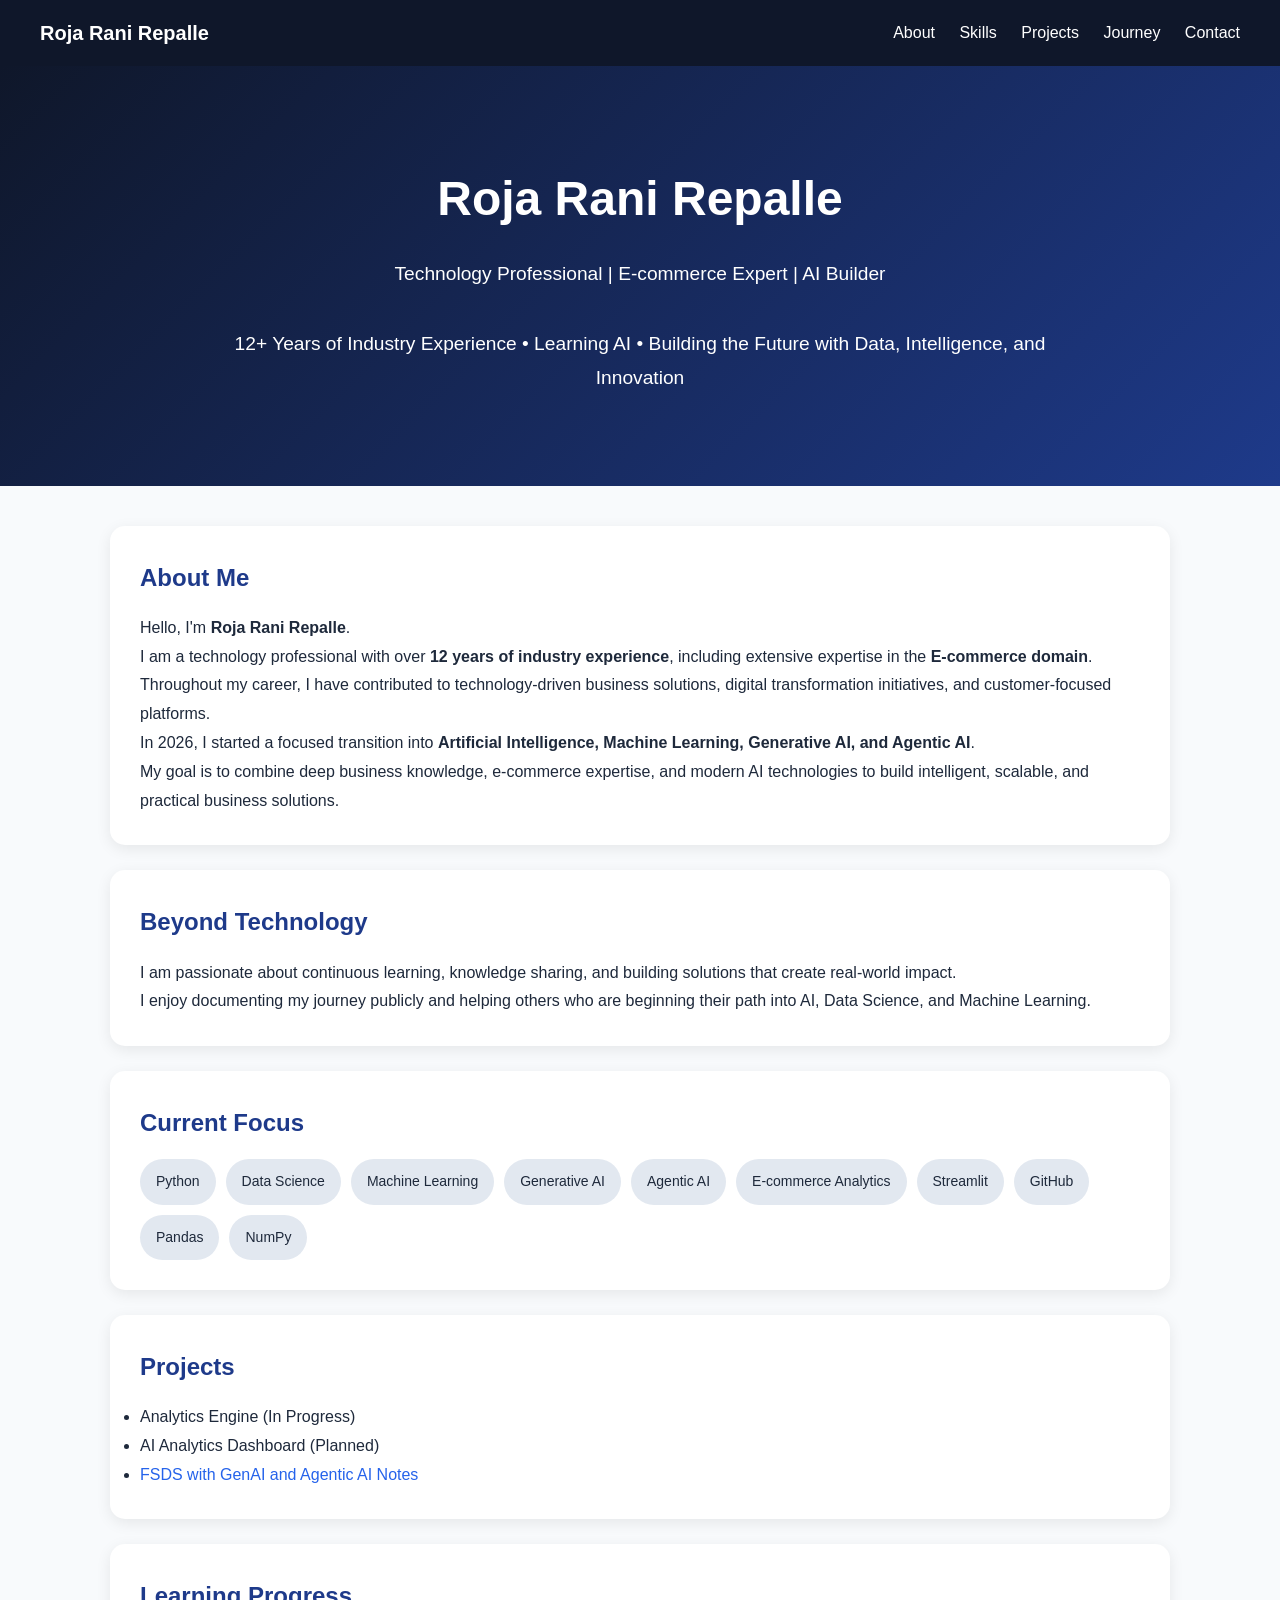
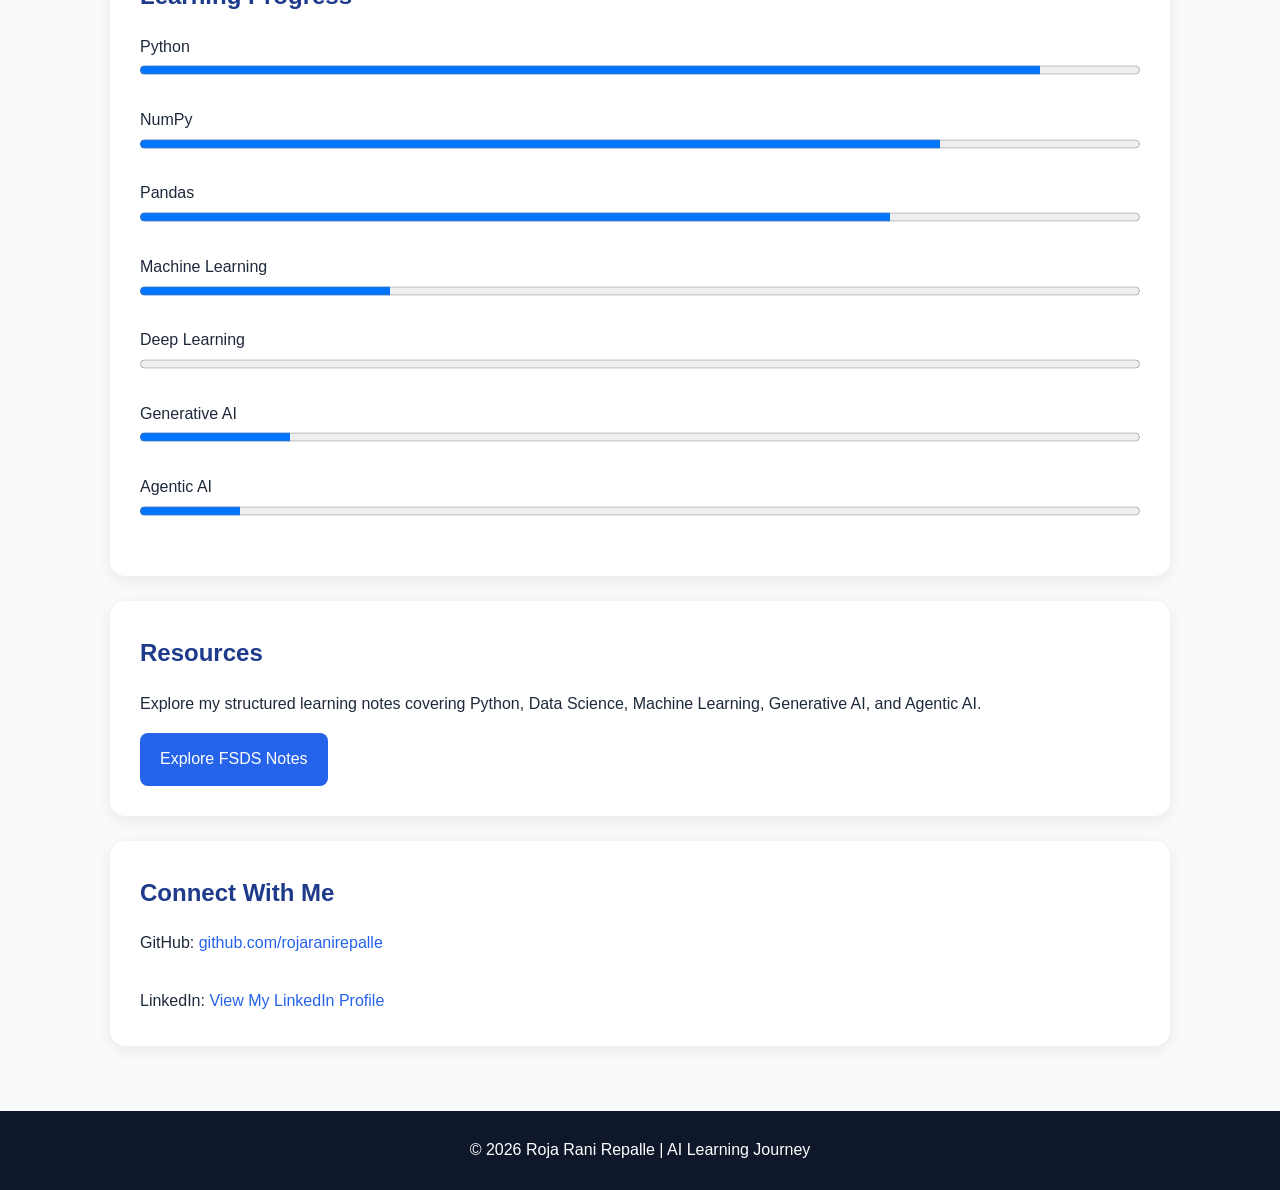
==== index.html @ 4403612e "Update portfolio Updated content and styling in index.html to reflect a more professional profile an" ====
<!DOCTYPE html>
<html lang="en">

<head>
<meta charset="UTF-8">
<meta name="viewport" content="width=device-width, initial-scale=1.0">
<title>Roja Rani Repalle | AI & E-commerce Professional</title>

<style>

*{
    margin:0;
    padding:0;
    box-sizing:border-box;
    font-family:'Segoe UI', sans-serif;
}

html{
    scroll-behavior:smooth;
}

body{
    background:#f8fafc;
    color:#1e293b;
    line-height:1.8;
}

/* Navigation */

.navbar{
    position:sticky;
    top:0;
    z-index:1000;
    background:#0f172a;
    display:flex;
    justify-content:space-between;
    align-items:center;
    padding:15px 40px;
}

.logo{
    color:white;
    font-size:20px;
    font-weight:bold;
}

.nav-links a{
    color:white;
    text-decoration:none;
    margin-left:20px;
}

.nav-links a:hover{
    color:#60a5fa;
}

/* Hero Section */

header{
    background:linear-gradient(135deg,#0f172a,#1e3a8a);
    color:white;
    padding:90px 20px;
    text-align:center;
}

header h1{
    font-size:3rem;
    margin-bottom:15px;
}

header p{
    max-width:900px;
    margin:auto;
    font-size:1.2rem;
}

/* Layout */

.container{
    max-width:1100px;
    margin:auto;
    padding:40px 20px;
}

.card{
    background:white;
    padding:30px;
    border-radius:15px;
    margin-bottom:25px;
    box-shadow:0 4px 15px rgba(0,0,0,0.08);
}

h2{
    color:#1e3a8a;
    margin-bottom:15px;
}

/* Skills */

.skills{
    display:flex;
    flex-wrap:wrap;
    gap:10px;
}

.skill{
    background:#e2e8f0;
    padding:10px 16px;
    border-radius:25px;
    font-size:14px;
}

/* Buttons */

.btn{
    display:inline-block;
    background:#2563eb;
    color:white;
    text-decoration:none;
    padding:12px 20px;
    border-radius:8px;
    margin-top:15px;
}

.btn:hover{
    background:#1d4ed8;
}

/* Progress */

progress{
    width:100%;
    height:18px;
    margin-bottom:20px;
}

/* Links */

a{
    color:#2563eb;
    text-decoration:none;
}

a:hover{
    text-decoration:underline;
}

/* Footer */

footer{
    background:#0f172a;
    color:white;
    text-align:center;
    padding:25px;
}

</style>
</head>

<body>

<nav class="navbar">
    <div class="logo">Roja Rani Repalle</div>

    <div class="nav-links">
        <a href="#about">About</a>
        <a href="#focus">Skills</a>
        <a href="#projects">Projects</a>
        <a href="#journey">Journey</a>
        <a href="#contact">Contact</a>
    </div>
</nav>

<header>

    <h1>Roja Rani Repalle</h1>

    <p>
        Technology Professional | E-commerce Expert | AI Builder
        <br><br>
        12+ Years of Industry Experience • Learning AI •
        Building the Future with Data, Intelligence, and Innovation
    </p>

</header>

<div class="container">

    <div class="card" id="about">

        <h2>About Me</h2>

        <p>
            Hello, I'm <strong>Roja Rani Repalle</strong>.
        </p>

        <p>
            I am a technology professional with over
            <strong>12 years of industry experience</strong>,
            including extensive expertise in the
            <strong>E-commerce domain</strong>.
        </p>

        <p>
            Throughout my career, I have contributed to
            technology-driven business solutions, digital
            transformation initiatives, and customer-focused
            platforms.
        </p>

        <p>
            In 2026, I started a focused transition into
            <strong>Artificial Intelligence, Machine Learning,
            Generative AI, and Agentic AI</strong>.
        </p>

        <p>
            My goal is to combine deep business knowledge,
            e-commerce expertise, and modern AI technologies
            to build intelligent, scalable, and practical
            business solutions.
        </p>

    </div>

    <div class="card">

        <h2>Beyond Technology</h2>

        <p>
            I am passionate about continuous learning,
            knowledge sharing, and building solutions that
            create real-world impact.
        </p>

        <p>
            I enjoy documenting my journey publicly and
            helping others who are beginning their path
            into AI, Data Science, and Machine Learning.
        </p>

    </div>

    <div class="card" id="focus">

        <h2>Current Focus</h2>

        <div class="skills">

            <span class="skill">Python</span>
            <span class="skill">Data Science</span>
            <span class="skill">Machine Learning</span>
            <span class="skill">Generative AI</span>
            <span class="skill">Agentic AI</span>
            <span class="skill">E-commerce Analytics</span>
            <span class="skill">Streamlit</span>
            <span class="skill">GitHub</span>
            <span class="skill">Pandas</span>
            <span class="skill">NumPy</span>

        </div>

    </div>

    <div class="card" id="projects">

        <h2>Projects</h2>

        <ul>
            <li>Analytics Engine (In Progress)</li>
            <li>AI Analytics Dashboard (Planned)</li>
            <li>
                <a href="https://rojaranirepalle.github.io/fsds-genai-agenticai-notes/" target="_blank">
                    FSDS with GenAI and Agentic AI Notes
                </a>
            </li>
        </ul>

    </div>

    <div class="card" id="journey">

        <h2>Learning Progress</h2>

        <p>Python</p>
        <progress value="90" max="100"></progress>

        <p>NumPy</p>
        <progress value="80" max="100"></progress>

        <p>Pandas</p>
        <progress value="75" max="100"></progress>

        <p>Machine Learning</p>
        <progress value="25" max="100"></progress>

        <p>Deep Learning</p>
        <progress value="0" max="100"></progress>

        <p>Generative AI</p>
        <progress value="15" max="100"></progress>

        <p>Agentic AI</p>
        <progress value="10" max="100"></progress>

    </div>

    <div class="card">

        <h2>Resources</h2>

        <p>
            Explore my structured learning notes covering
            Python, Data Science, Machine Learning,
            Generative AI, and Agentic AI.
        </p>

        <a class="btn"
           href="https://rojaranirepalle.github.io/fsds-genai-agenticai-notes/"
           target="_blank">
            Explore FSDS Notes
        </a>

    </div>

    <div class="card" id="contact">

        <h2>Connect With Me</h2>

        <p>
            GitHub:
            <a href="https://github.com/rojaranirepalle" target="_blank">
                github.com/rojaranirepalle
            </a>
        </p>

        <br>

        <p>
            LinkedIn:
            <a href="https://www.linkedin.com/in/repallerojarani" target="_blank">
                View My LinkedIn Profile
            </a>
        </p>

    </div>

</div>

<footer>
    © 2026 Roja Rani Repalle | AI Learning Journey
</footer>

</body>
</html>
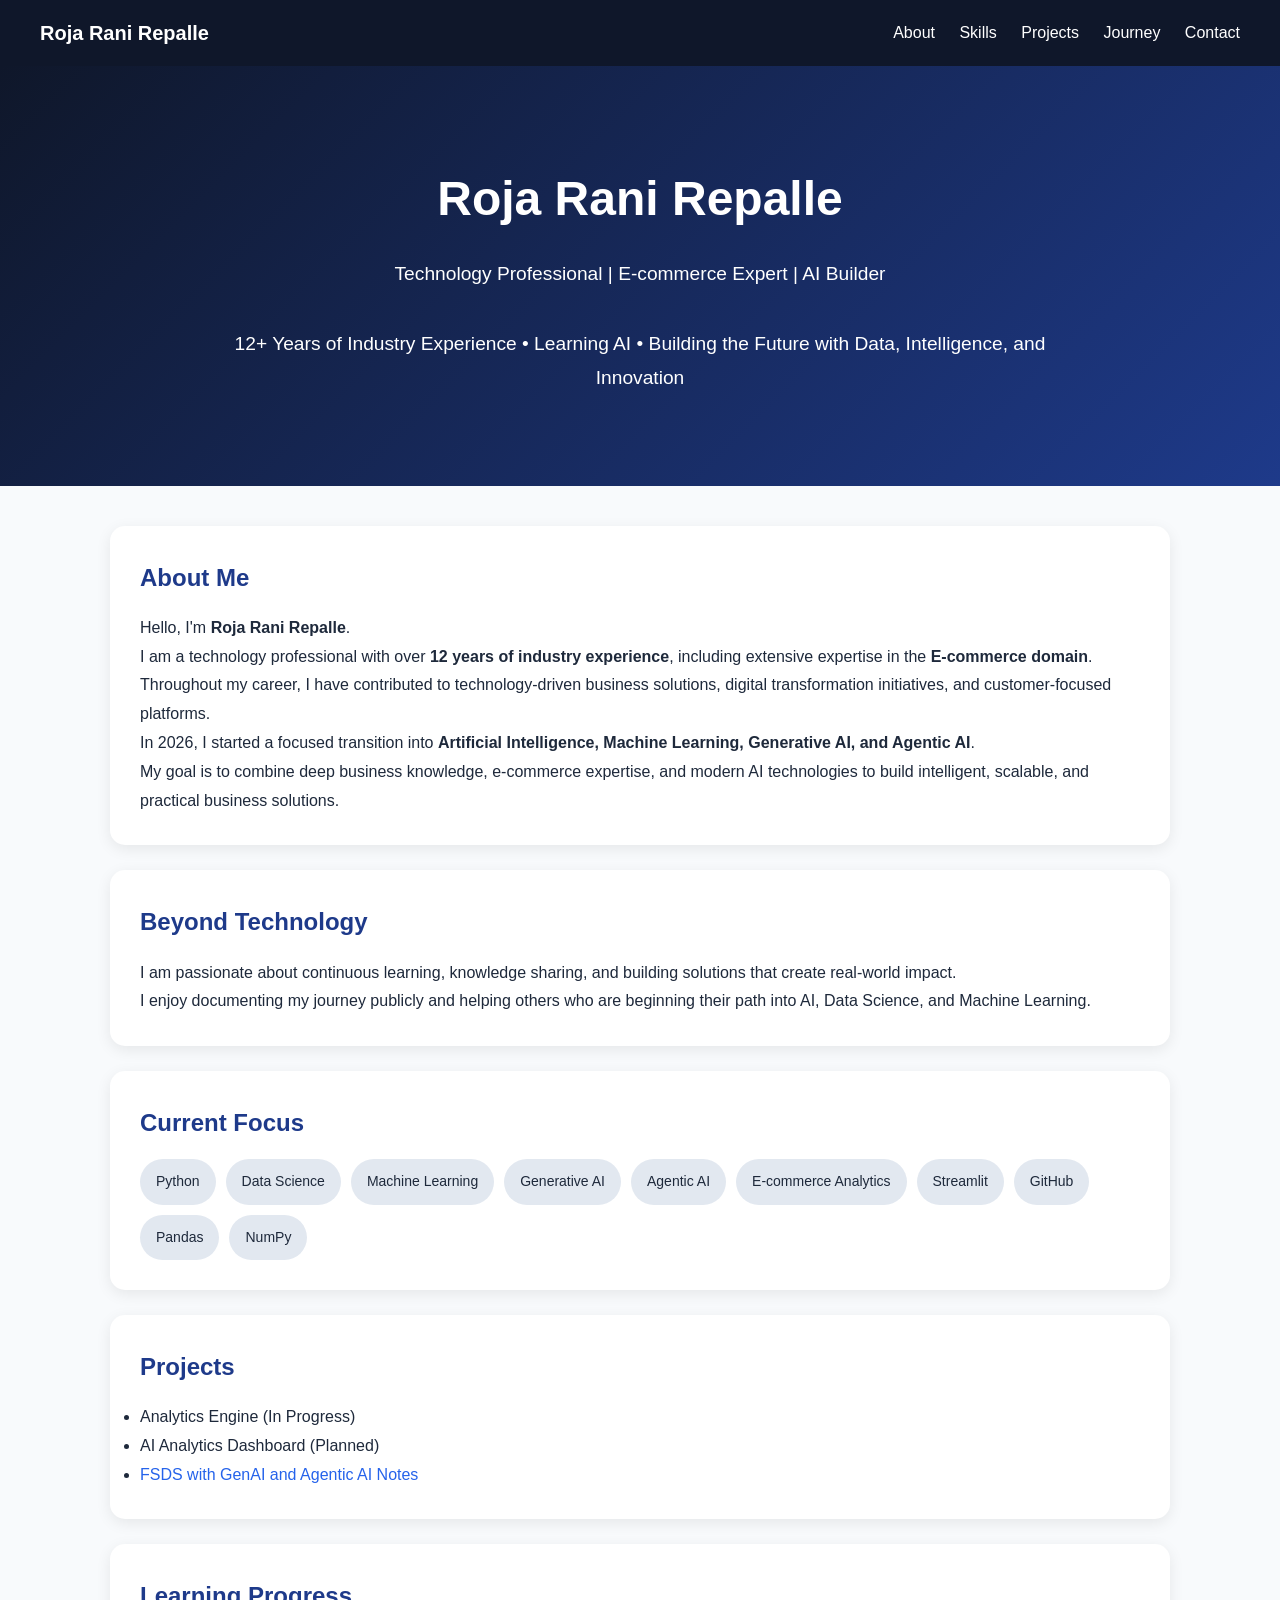
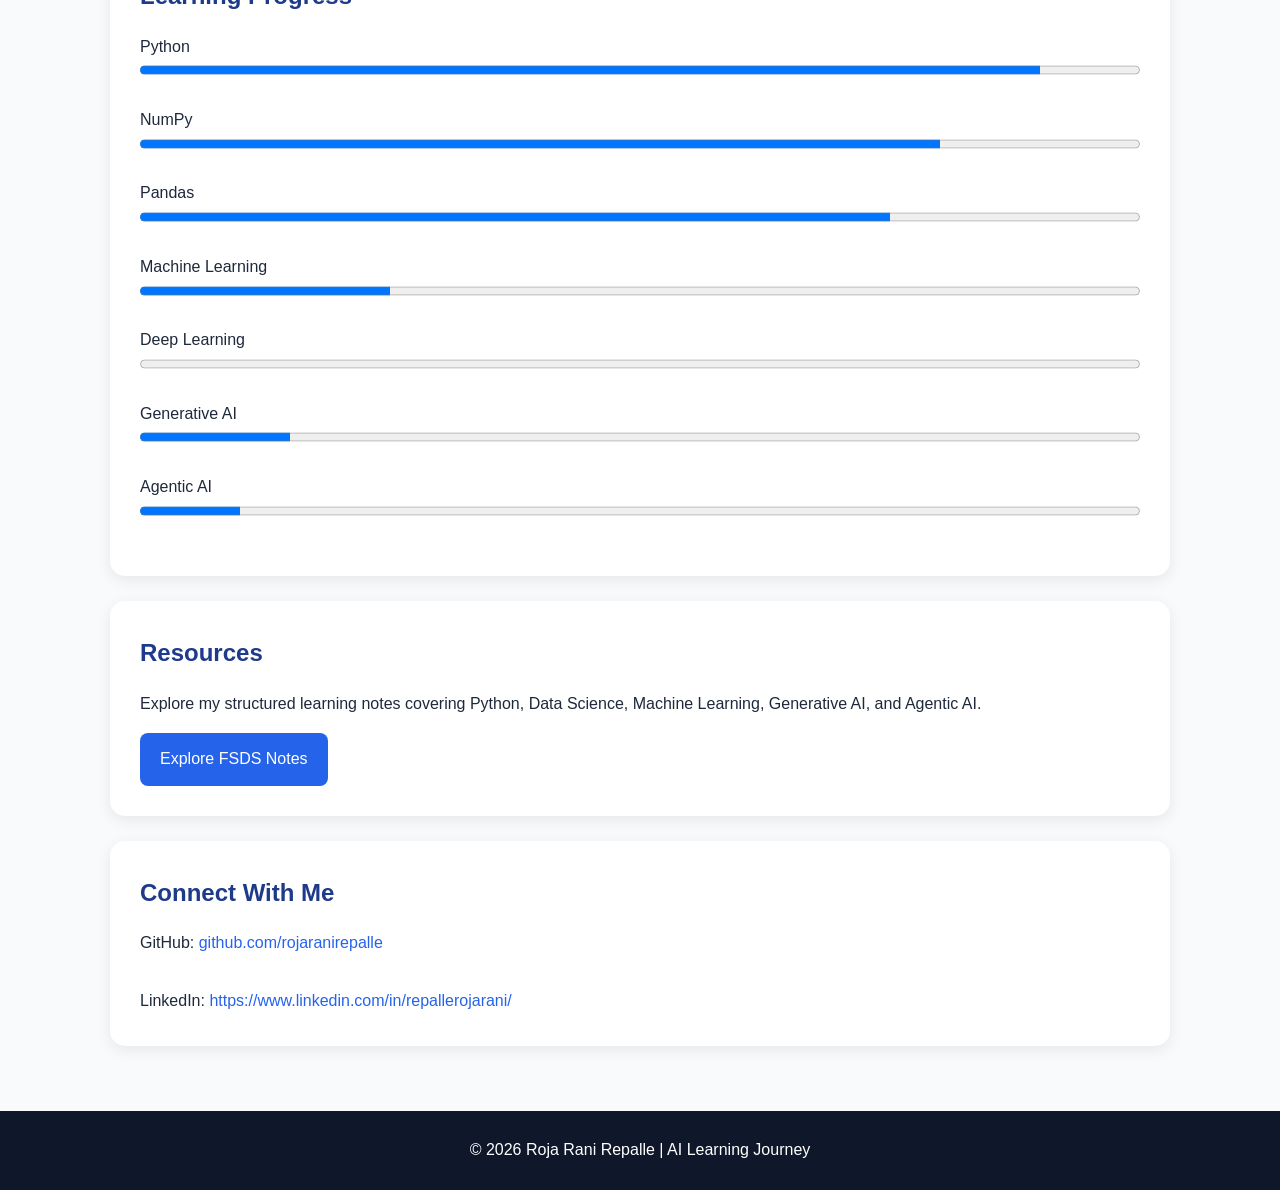
==== commit 93bf1f8f: "link update" ====
--- a/index.html
+++ b/index.html
@@ -339,7 +339,7 @@
         <p>
             LinkedIn:
             <a href="https://www.linkedin.com/in/repallerojarani" target="_blank">
-                View My LinkedIn Profile
+                https://www.linkedin.com/in/repallerojarani/
             </a>
         </p>
 
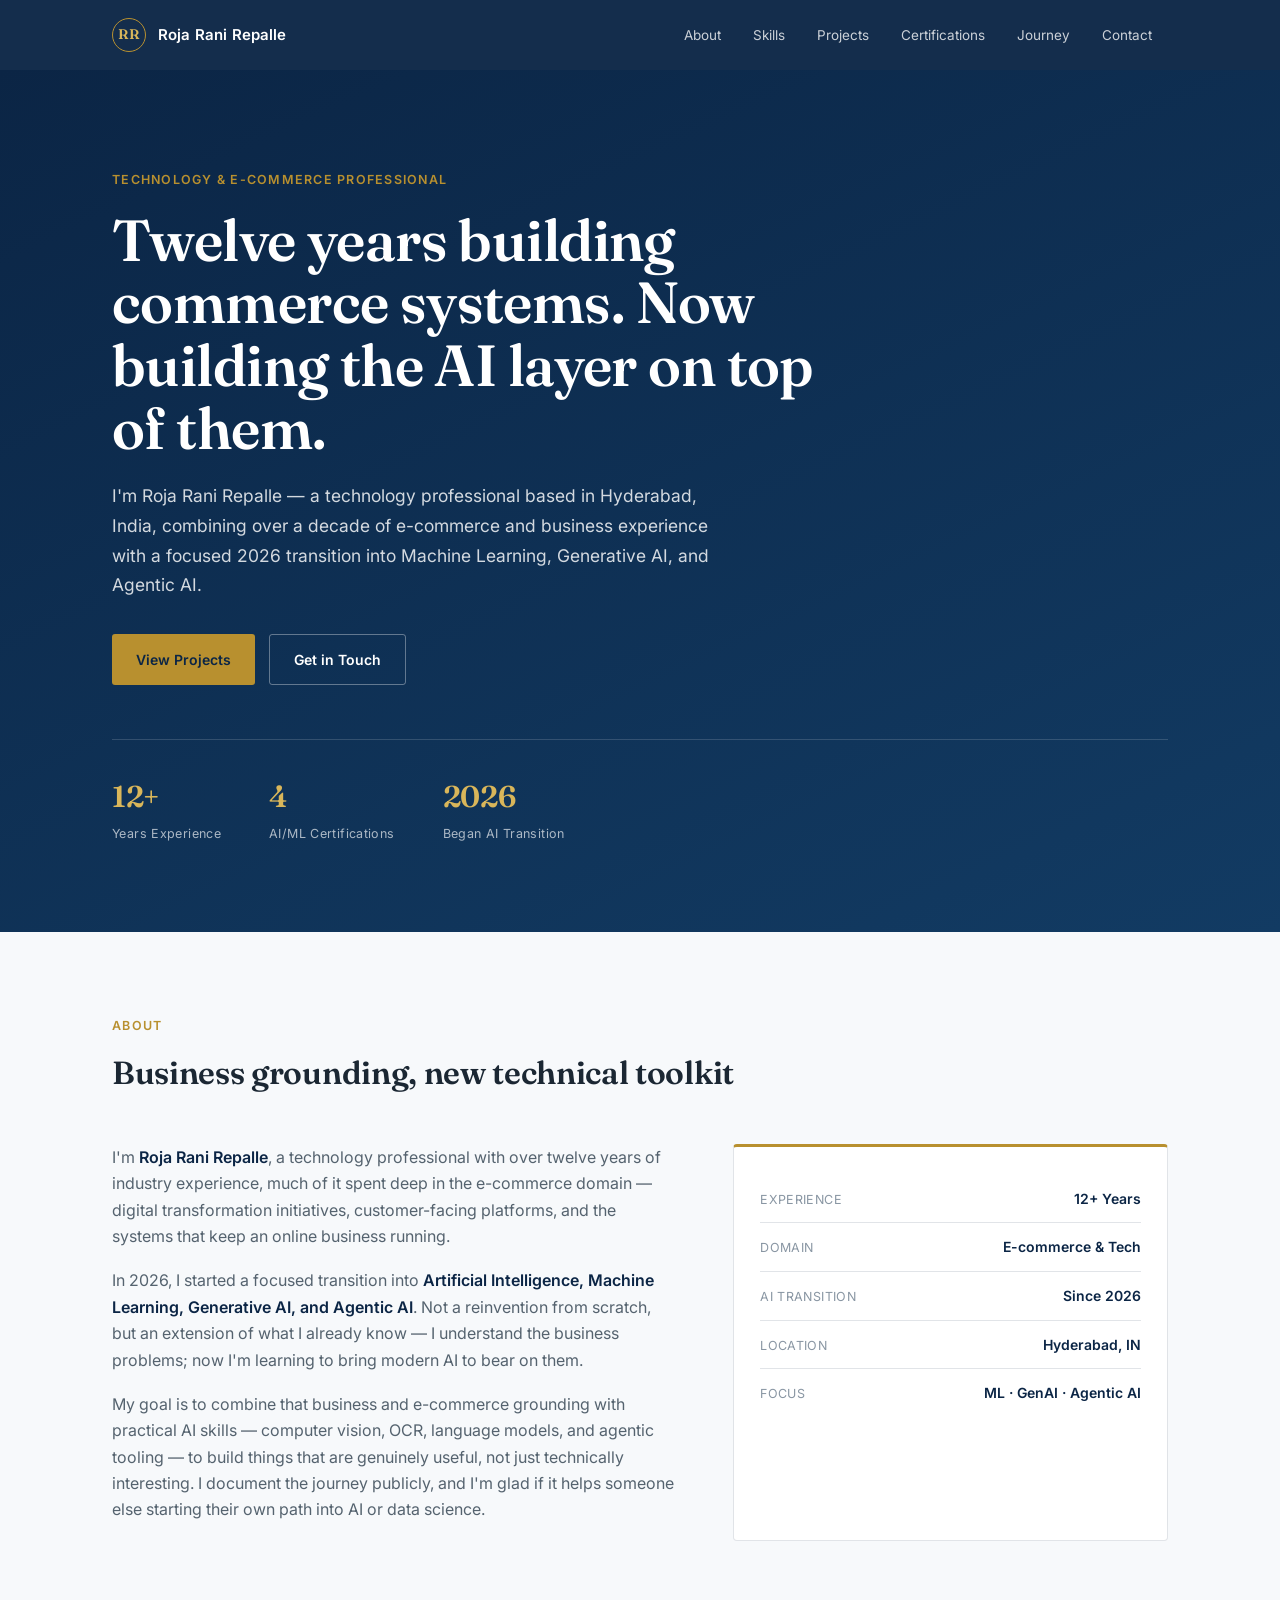
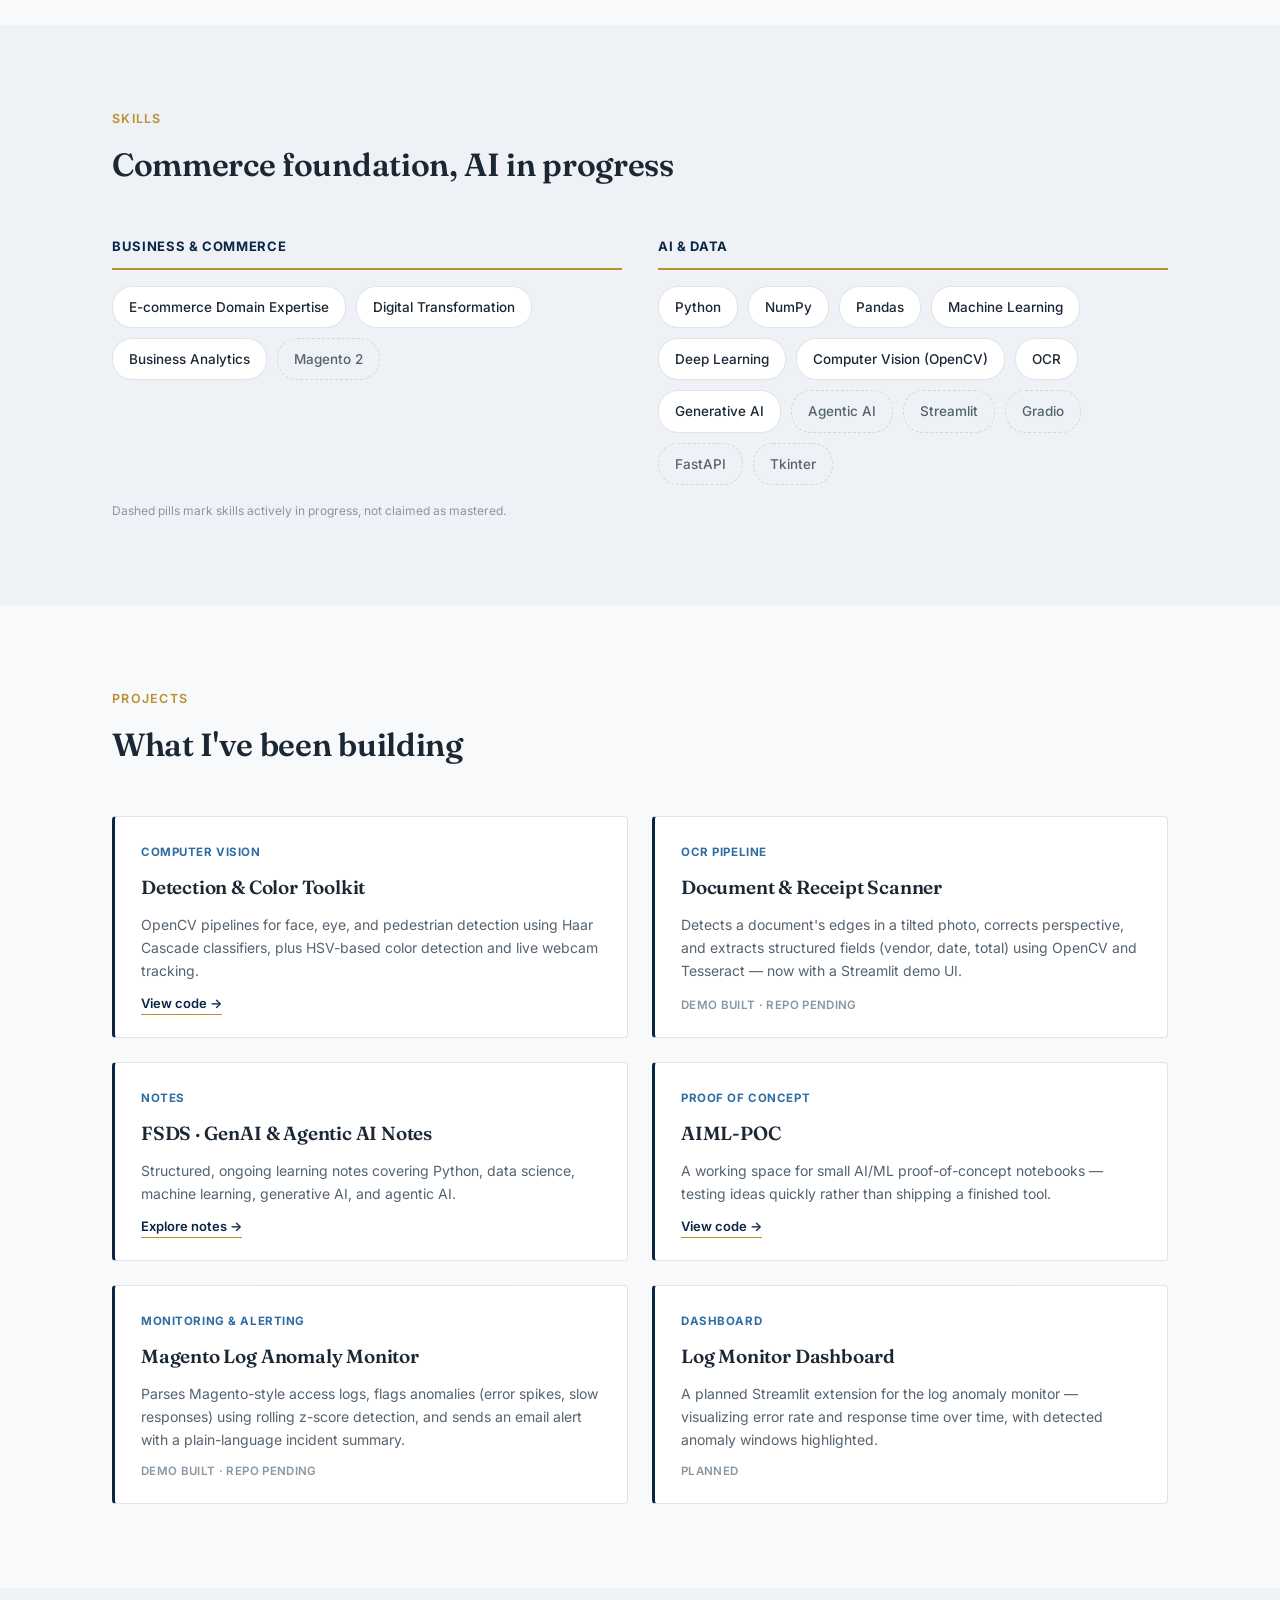
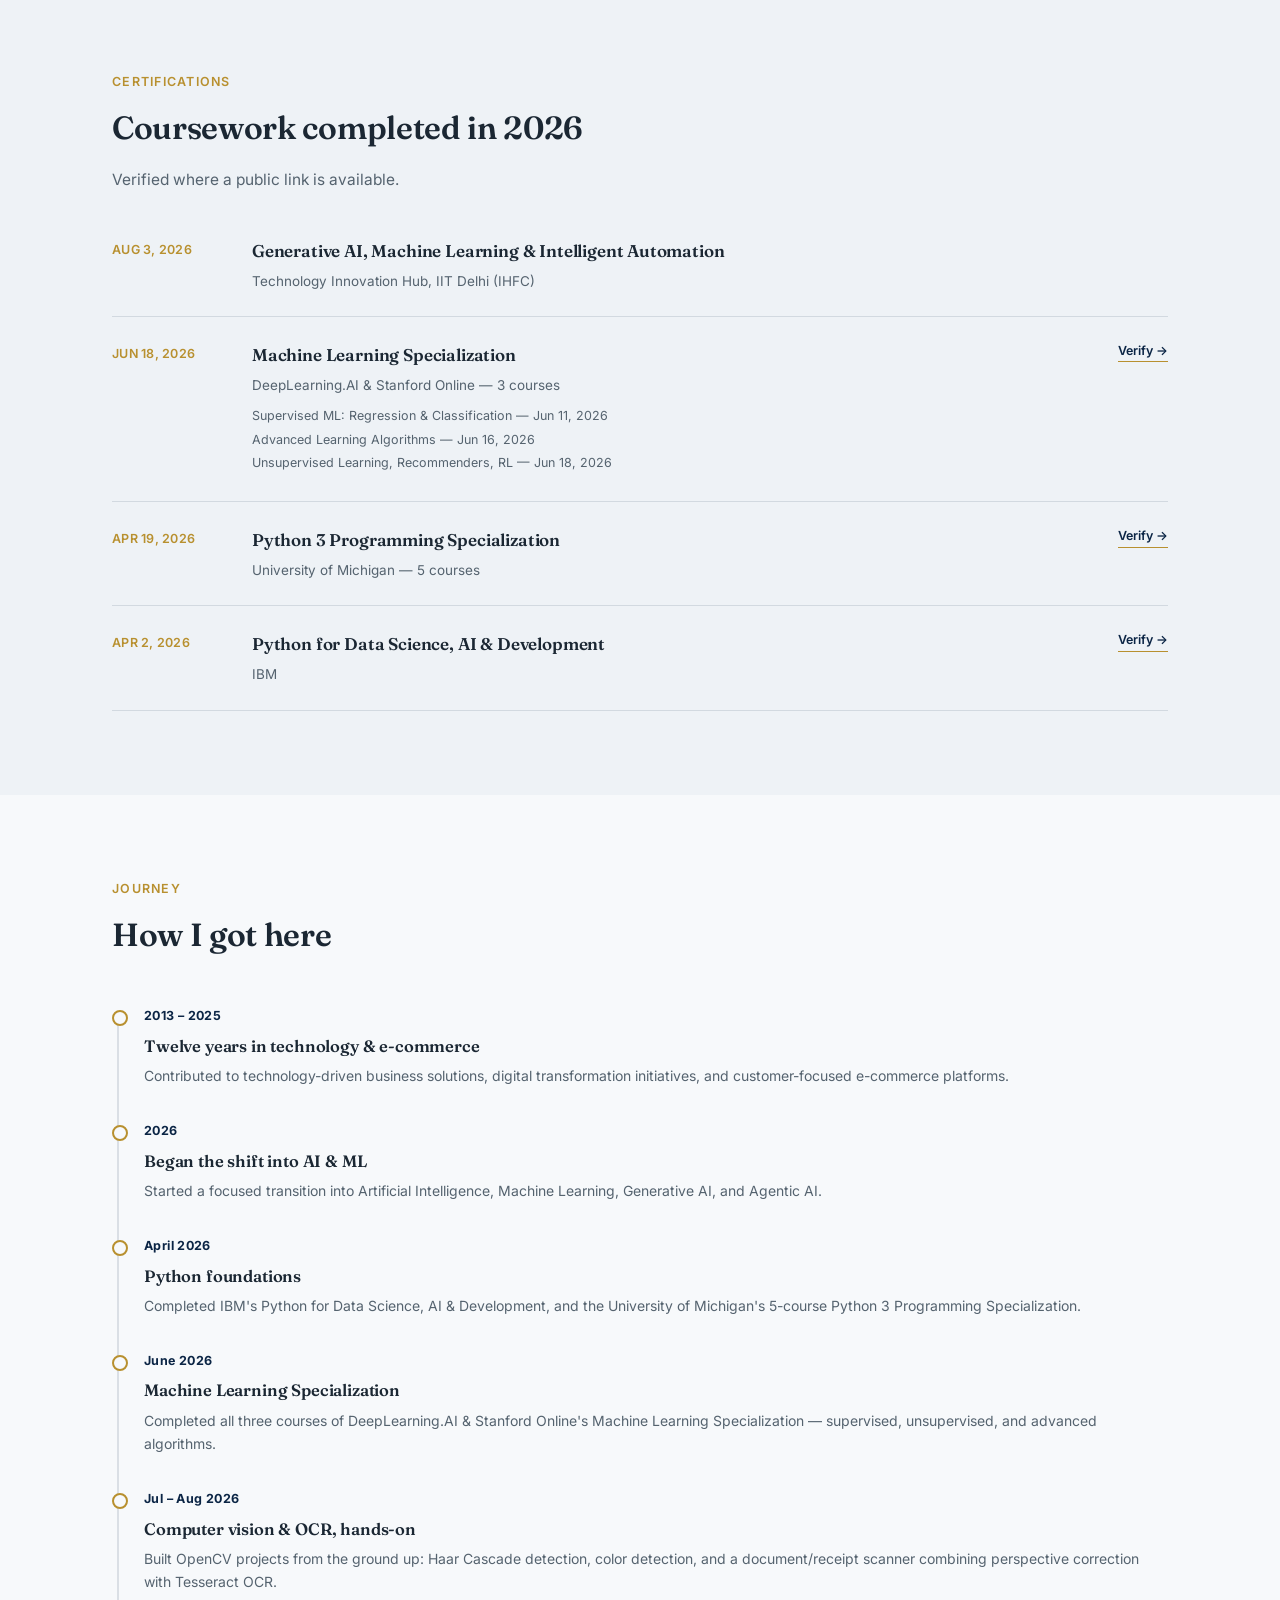
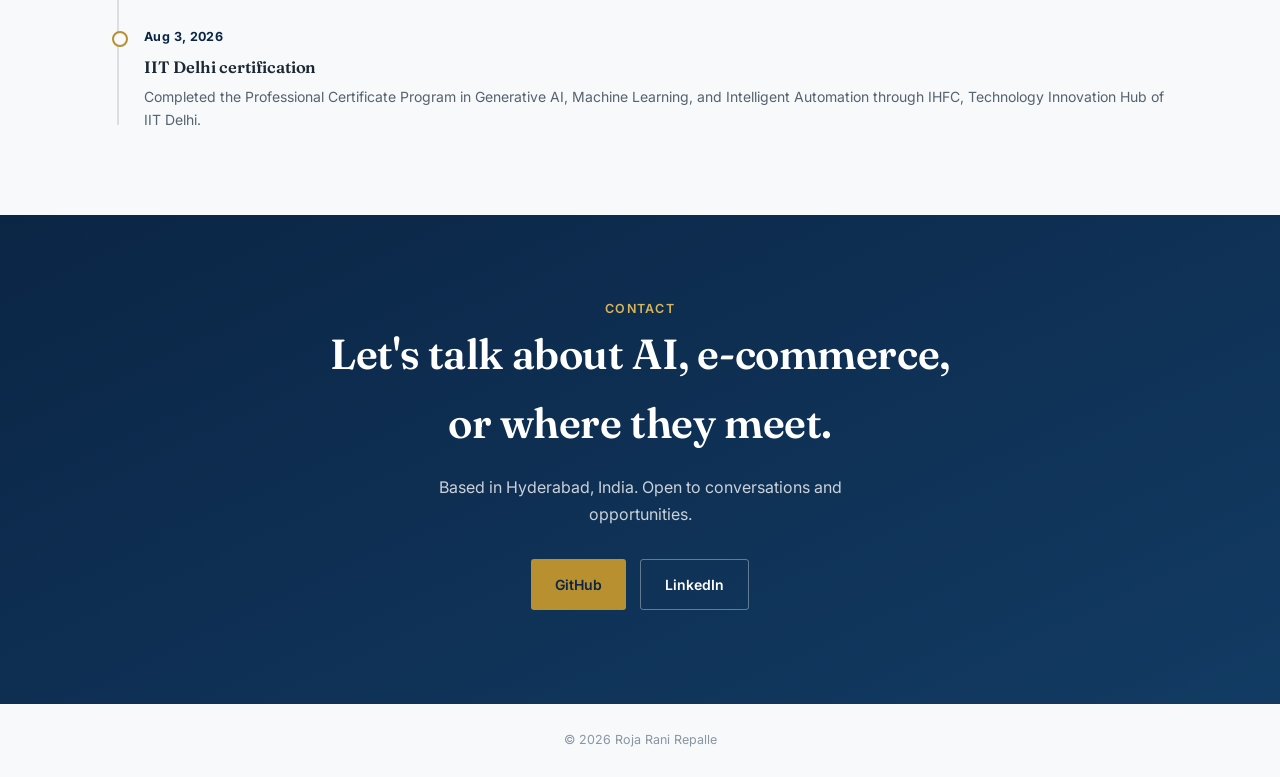
==== commit 43cd8d9c: "portfolio update" ====
--- a/index.html
+++ b/index.html
@@ -1,355 +1,551 @@
 <!DOCTYPE html>
 <html lang="en">
-
 <head>
 <meta charset="UTF-8">
 <meta name="viewport" content="width=device-width, initial-scale=1.0">
-<title>Roja Rani Repalle | AI & E-commerce Professional</title>
-
+<title>Roja Rani Repalle — Portfolio</title>
+<meta name="description" content="Roja Rani Repalle: 12+ years in e-commerce and technology, now building with AI, Machine Learning, and Agentic AI.">
+<link rel="preconnect" href="https://fonts.googleapis.com">
+<link rel="preconnect" href="https://fonts.gstatic.com" crossorigin>
+<link href="https://fonts.googleapis.com/css2?family=Fraunces:opsz,wght@9..144,500;9..144,600;9..144,700&family=Inter:wght@400;500;600;700&display=swap" rel="stylesheet">
 <style>
-
-*{
+  :root{
+    --navy:#0b2545;
+    --navy-2:#123b63;
+    --blue:#2e6da4;
+    --paper:#f7f9fb;
+    --paper-alt:#eef2f6;
+    --ink:#1b2733;
+    --ink-soft:#55636f;
+    --ink-faint:#8996a3;
+    --gold:#b8902f;
+    --gold-light:#d9b65a;
+    --line:rgba(11,37,69,0.12);
+    --white:#ffffff;
+  }
+  *{box-sizing:border-box;}
+  html{scroll-behavior:smooth;}
+  @media (prefers-reduced-motion: reduce){
+    html{scroll-behavior:auto;}
+    *{animation:none !important; transition:none !important;}
+  }
+  body{
     margin:0;
-    padding:0;
-    box-sizing:border-box;
-    font-family:'Segoe UI', sans-serif;
-}
-
-html{
-    scroll-behavior:smooth;
-}
-
-body{
-    background:#f8fafc;
-    color:#1e293b;
-    line-height:1.8;
-}
-
-/* Navigation */
-
-.navbar{
-    position:sticky;
-    top:0;
-    z-index:1000;
-    background:#0f172a;
-    display:flex;
-    justify-content:space-between;
-    align-items:center;
-    padding:15px 40px;
-}
-
-.logo{
-    color:white;
-    font-size:20px;
-    font-weight:bold;
-}
-
-.nav-links a{
-    color:white;
+    background:var(--paper);
+    color:var(--ink);
+    font-family:'Inter',system-ui,sans-serif;
+    font-size:16px;
+    line-height:1.65;
+    -webkit-font-smoothing:antialiased;
+  }
+  h1,h2,h3,.display{
+    font-family:'Fraunces',serif;
+    font-weight:600;
+    letter-spacing:-0.01em;
+    margin:0;
+  }
+  a{color:inherit;}
+  .wrap{max-width:1120px; margin:0 auto; padding:0 32px;}
+  @media (max-width:640px){.wrap{padding:0 20px;}}
+  .eyebrow{
+    font-size:12.5px;
+    letter-spacing:0.1em;
+    text-transform:uppercase;
+    font-weight:600;
+    color:var(--gold);
+  }
+
+  /* ---------- nav ---------- */
+  header{
+    position:sticky; top:0; z-index:50;
+    background:rgba(11,37,69,0.96);
+    backdrop-filter:blur(8px);
+  }
+  .navbar{display:flex; align-items:center; justify-content:space-between; height:70px;}
+  .wordmark{display:flex; align-items:center; gap:12px; text-decoration:none; color:var(--white);}
+  .monogram{
+    width:34px; height:34px;
+    border:1.5px solid var(--gold);
+    border-radius:50%;
+    display:grid; place-items:center;
+    font-family:'Fraunces',serif;
+    font-size:14px; font-weight:600;
+    color:var(--gold-light);
+  }
+  .wordmark-text{font-size:15px; font-weight:600; letter-spacing:0.01em;}
+  nav.links{display:flex; font-size:13.5px;}
+  nav.links a{
+    text-decoration:none; color:rgba(255,255,255,0.78);
+    padding:8px 16px; transition:color 0.2s;
+  }
+  nav.links a:hover, nav.links a:focus-visible{color:var(--gold-light);}
+  nav.links a:focus-visible{outline:1px solid var(--gold-light); outline-offset:2px;}
+  .nav-toggle{
+    display:none; background:none; border:1px solid rgba(255,255,255,0.3);
+    color:var(--white); width:36px; height:36px; align-items:center; justify-content:center; cursor:pointer;
+    border-radius:4px;
+  }
+  @media (max-width:780px){
+    nav.links{
+      position:absolute; top:70px; left:0; right:0; background:var(--navy);
+      flex-direction:column; padding:8px 20px 16px; display:none;
+      border-top:1px solid rgba(255,255,255,0.1);
+    }
+    nav.links.open{display:flex;}
+    nav.links a{padding:13px 0; border-bottom:1px solid rgba(255,255,255,0.08);}
+    .nav-toggle{display:flex;}
+  }
+
+  /* ---------- hero ---------- */
+  .hero{
+    background:linear-gradient(155deg, var(--navy) 0%, var(--navy-2) 100%);
+    color:var(--white);
+    padding:100px 0 88px;
+  }
+  .hero .eyebrow{margin-bottom:18px;}
+  .hero h1{
+    font-size:clamp(38px,6vw,58px);
+    line-height:1.08;
+    color:var(--white);
+    max-width:760px;
+  }
+  .hero-sub{
+    max-width:600px;
+    font-size:17.5px;
+    color:rgba(255,255,255,0.82);
+    margin:22px 0 34px;
+    line-height:1.7;
+  }
+  .hero-cta{display:flex; flex-wrap:wrap; margin-bottom:44px;}
+  .hero-cta .btn{margin:0 14px 10px 0;}
+  .btn{
+    display:inline-flex; align-items:center; gap:8px;
+    font-size:14px; font-weight:600;
+    padding:13px 24px;
     text-decoration:none;
-    margin-left:20px;
-}
-
-.nav-links a:hover{
-    color:#60a5fa;
-}
-
-/* Hero Section */
-
-header{
-    background:linear-gradient(135deg,#0f172a,#1e3a8a);
-    color:white;
-    padding:90px 20px;
-    text-align:center;
-}
-
-header h1{
-    font-size:3rem;
-    margin-bottom:15px;
-}
-
-header p{
-    max-width:900px;
-    margin:auto;
-    font-size:1.2rem;
-}
-
-/* Layout */
-
-.container{
-    max-width:1100px;
-    margin:auto;
-    padding:40px 20px;
-}
-
-.card{
-    background:white;
-    padding:30px;
-    border-radius:15px;
-    margin-bottom:25px;
-    box-shadow:0 4px 15px rgba(0,0,0,0.08);
-}
-
-h2{
-    color:#1e3a8a;
-    margin-bottom:15px;
-}
-
-/* Skills */
-
-.skills{
-    display:flex;
-    flex-wrap:wrap;
-    gap:10px;
-}
-
-.skill{
-    background:#e2e8f0;
-    padding:10px 16px;
-    border-radius:25px;
-    font-size:14px;
-}
-
-/* Buttons */
-
-.btn{
-    display:inline-block;
-    background:#2563eb;
-    color:white;
-    text-decoration:none;
-    padding:12px 20px;
-    border-radius:8px;
-    margin-top:15px;
-}
-
-.btn:hover{
-    background:#1d4ed8;
-}
-
-/* Progress */
-
-progress{
-    width:100%;
-    height:18px;
-    margin-bottom:20px;
-}
-
-/* Links */
-
-a{
-    color:#2563eb;
-    text-decoration:none;
-}
-
-a:hover{
-    text-decoration:underline;
-}
-
-/* Footer */
-
-footer{
-    background:#0f172a;
-    color:white;
-    text-align:center;
-    padding:25px;
-}
-
+    border-radius:3px;
+    transition:transform 0.15s, box-shadow 0.15s;
+  }
+  .btn:hover{transform:translateY(-1px);}
+  .btn-gold{background:var(--gold); color:var(--navy);}
+  .btn-gold:hover{background:var(--gold-light); box-shadow:0 6px 18px rgba(184,144,47,0.35);}
+  .btn-outline{border:1.5px solid rgba(255,255,255,0.35); color:var(--white);}
+  .btn-outline:hover{border-color:var(--gold-light); color:var(--gold-light);}
+  .hero-stats{
+    display:flex; flex-wrap:wrap;
+    padding-top:32px;
+    border-top:1px solid rgba(255,255,255,0.15);
+  }
+  .hero-stats > div{margin-right:48px;}
+  .hero-stats .stat-num{font-family:'Fraunces',serif; font-size:30px; color:var(--gold-light);}
+  .hero-stats .stat-label{font-size:12.5px; color:rgba(255,255,255,0.65); margin-top:2px; letter-spacing:0.03em;}
+
+  /* ---------- section shell ---------- */
+  section{padding:84px 0;}
+  section.alt{background:var(--paper-alt);}
+  .section-head{margin-bottom:44px; max-width:640px;}
+  .section-head h2{font-size:32px; margin-top:10px;}
+  .section-head p{color:var(--ink-soft); margin-top:12px; font-size:15.5px;}
+
+  /* ---------- about ---------- */
+  .about-grid{display:grid; grid-template-columns:1.3fr 1fr; gap:56px;}
+  @media (max-width:800px){.about-grid{grid-template-columns:1fr;}}
+  .about-body p{color:var(--ink-soft); margin:0 0 18px; font-size:16px;}
+  .about-body strong{color:var(--navy); font-weight:600;}
+  .credential-card{
+    background:var(--white);
+    border:1px solid var(--line);
+    border-top:3px solid var(--gold);
+    padding:28px 26px;
+    border-radius:4px;
+  }
+  .credential-card .row{
+    display:flex; justify-content:space-between; align-items:baseline;
+    padding:12px 0; border-bottom:1px solid var(--line); font-size:14px;
+  }
+  .credential-card .row:last-child{border-bottom:none;}
+  .credential-card .k{color:var(--ink-faint); font-size:12.5px; letter-spacing:0.03em; text-transform:uppercase;}
+  .credential-card .v{font-weight:600; color:var(--navy); text-align:right;}
+
+  /* ---------- skills ---------- */
+  .skills-grid{display:grid; grid-template-columns:repeat(2,1fr); gap:36px;}
+  @media (max-width:700px){.skills-grid{grid-template-columns:1fr;}}
+  .skill-group h3{
+    font-family:'Inter',sans-serif; font-size:13px; font-weight:700;
+    letter-spacing:0.05em; text-transform:uppercase; color:var(--navy);
+    margin-bottom:16px; padding-bottom:10px; border-bottom:2px solid var(--gold);
+  }
+  .pill-row{display:flex; flex-wrap:wrap;}
+  .pill{
+    font-size:13.5px; font-weight:500;
+    padding:9px 16px; margin:0 10px 10px 0;
+    background:var(--white); border:1px solid var(--line); border-radius:20px;
+    color:var(--ink);
+  }
+  .pill.learning{
+    border-style:dashed; color:var(--ink-soft); background:transparent;
+  }
+  .legend{font-size:12px; color:var(--ink-faint); margin-top:6px;}
+
+  /* ---------- projects ---------- */
+  .project-grid{display:grid; grid-template-columns:repeat(2,1fr); gap:24px;}
+  @media (max-width:760px){.project-grid{grid-template-columns:1fr;}}
+  .project-card{
+    background:var(--white);
+    border:1px solid var(--line);
+    border-left:3px solid var(--navy);
+    border-radius:4px;
+    padding:26px 26px 22px;
+    display:flex; flex-direction:column; gap:10px;
+    transition:box-shadow 0.2s, border-left-color 0.2s;
+  }
+  .project-card:hover{box-shadow:0 10px 28px rgba(11,37,69,0.09); border-left-color:var(--gold);}
+  .project-card .ptag{font-size:11.5px; font-weight:700; letter-spacing:0.05em; color:var(--blue); text-transform:uppercase;}
+  .project-card h3{font-size:19px; font-weight:600;}
+  .project-card p{color:var(--ink-soft); font-size:14px; margin:0; flex-grow:1;}
+  .project-card .plink{
+    font-size:13px; font-weight:600; text-decoration:none; color:var(--navy);
+    display:inline-flex; align-items:center; gap:6px; width:fit-content;
+    border-bottom:1.5px solid var(--gold);
+  }
+  .project-card .status-badge{
+    font-size:11.5px; font-weight:600; letter-spacing:0.03em; color:var(--ink-faint);
+  }
+
+  /* ---------- certifications ---------- */
+  .cert-list{display:flex; flex-direction:column;}
+  .cert-item{
+    display:grid; grid-template-columns:120px 1fr auto;
+    gap:20px; align-items:start;
+    padding:24px 0; border-bottom:1px solid var(--line);
+  }
+  @media (max-width:700px){
+    .cert-item{grid-template-columns:1fr; gap:8px;}
+  }
+  .cert-item:first-child{padding-top:0;}
+  .cert-date{font-size:12.5px; font-weight:600; color:var(--gold); letter-spacing:0.02em; padding-top:3px;}
+  .cert-main h3{font-size:17px; font-weight:600; margin-bottom:5px;}
+  .cert-main .issuer{font-size:13.5px; color:var(--ink-soft);}
+  .cert-main .subcourses{margin-top:10px; font-size:12.5px; color:var(--ink-soft);}
+  .cert-main .subcourses div{margin-bottom:3px;}
+  .cert-verify{
+    font-size:12.5px; font-weight:600; color:var(--navy); text-decoration:none;
+    border-bottom:1.5px solid var(--gold); white-space:nowrap; align-self:start;
+  }
+
+  /* ---------- journey ---------- */
+  .timeline{position:relative; padding-left:32px;}
+  .timeline::before{content:""; position:absolute; left:5px; top:6px; bottom:6px; width:2px; background:var(--line);}
+  .tl-item{position:relative; padding-bottom:34px;}
+  .tl-item:last-child{padding-bottom:0;}
+  .tl-item::before{
+    content:""; position:absolute; left:-32px; top:4px;
+    width:12px; height:12px; border-radius:50%;
+    background:var(--paper); border:2.5px solid var(--gold);
+  }
+  .tl-date{font-size:12.5px; font-weight:700; color:var(--navy); letter-spacing:0.03em;}
+  .tl-item h3{font-size:16.5px; font-weight:600; margin:6px 0 4px;}
+  .tl-item p{color:var(--ink-soft); font-size:14px; margin:0;}
+
+  /* ---------- contact ---------- */
+  .contact-section{
+    background:linear-gradient(155deg, var(--navy) 0%, var(--navy-2) 100%);
+    color:var(--white); text-align:center;
+  }
+  .contact-section h2{font-size:clamp(28px,5vw,42px); max-width:640px; margin:0 auto 16px; color:var(--white);}
+  .contact-section p{color:rgba(255,255,255,0.78); max-width:460px; margin:0 auto 32px;}
+  .contact-row{display:flex; justify-content:center; flex-wrap:wrap;}
+  .contact-row .btn{margin:0 7px 10px;}
+
+  footer{padding:26px 0; text-align:center; font-size:12.5px; color:var(--ink-faint); background:var(--paper);}
 </style>
 </head>
-
 <body>
 
-<nav class="navbar">
-    <div class="logo">Roja Rani Repalle</div>
-
-    <div class="nav-links">
-        <a href="#about">About</a>
-        <a href="#focus">Skills</a>
-        <a href="#projects">Projects</a>
-        <a href="#journey">Journey</a>
-        <a href="#contact">Contact</a>
-    </div>
-</nav>
-
 <header>
-
-    <h1>Roja Rani Repalle</h1>
-
-    <p>
-        Technology Professional | E-commerce Expert | AI Builder
-        <br><br>
-        12+ Years of Industry Experience • Learning AI •
-        Building the Future with Data, Intelligence, and Innovation
-    </p>
-
+  <div class="wrap navbar">
+    <a href="#top" class="wordmark">
+      <span class="monogram">RR</span>
+      <span class="wordmark-text">Roja Rani Repalle</span>
+    </a>
+    <nav class="links" id="navLinks">
+      <a href="#about">About</a>
+      <a href="#skills">Skills</a>
+      <a href="#projects">Projects</a>
+      <a href="#certifications">Certifications</a>
+      <a href="#journey">Journey</a>
+      <a href="#contact">Contact</a>
+    </nav>
+    <button class="nav-toggle" id="navToggle" aria-label="Toggle navigation" aria-expanded="false">
+      <svg width="16" height="12" viewBox="0 0 16 12" fill="none"><path d="M0 1H16" stroke="currentColor"/><path d="M0 6H16" stroke="currentColor"/><path d="M0 11H16" stroke="currentColor"/></svg>
+    </button>
+  </div>
 </header>
 
-<div class="container">
-
-    <div class="card" id="about">
-
-        <h2>About Me</h2>
-
-        <p>
-            Hello, I'm <strong>Roja Rani Repalle</strong>.
-        </p>
-
-        <p>
-            I am a technology professional with over
-            <strong>12 years of industry experience</strong>,
-            including extensive expertise in the
-            <strong>E-commerce domain</strong>.
-        </p>
-
-        <p>
-            Throughout my career, I have contributed to
-            technology-driven business solutions, digital
-            transformation initiatives, and customer-focused
-            platforms.
-        </p>
-
-        <p>
-            In 2026, I started a focused transition into
-            <strong>Artificial Intelligence, Machine Learning,
-            Generative AI, and Agentic AI</strong>.
-        </p>
-
-        <p>
-            My goal is to combine deep business knowledge,
-            e-commerce expertise, and modern AI technologies
-            to build intelligent, scalable, and practical
-            business solutions.
-        </p>
-
-    </div>
-
-    <div class="card">
-
-        <h2>Beyond Technology</h2>
-
-        <p>
-            I am passionate about continuous learning,
-            knowledge sharing, and building solutions that
-            create real-world impact.
-        </p>
-
-        <p>
-            I enjoy documenting my journey publicly and
-            helping others who are beginning their path
-            into AI, Data Science, and Machine Learning.
-        </p>
-
-    </div>
-
-    <div class="card" id="focus">
-
-        <h2>Current Focus</h2>
-
-        <div class="skills">
-
-            <span class="skill">Python</span>
-            <span class="skill">Data Science</span>
-            <span class="skill">Machine Learning</span>
-            <span class="skill">Generative AI</span>
-            <span class="skill">Agentic AI</span>
-            <span class="skill">E-commerce Analytics</span>
-            <span class="skill">Streamlit</span>
-            <span class="skill">GitHub</span>
-            <span class="skill">Pandas</span>
-            <span class="skill">NumPy</span>
-
-        </div>
-
-    </div>
-
-    <div class="card" id="projects">
-
-        <h2>Projects</h2>
-
-        <ul>
-            <li>Analytics Engine (In Progress)</li>
-            <li>AI Analytics Dashboard (Planned)</li>
-            <li>
-                <a href="https://rojaranirepalle.github.io/fsds-genai-agenticai-notes/" target="_blank">
-                    FSDS with GenAI and Agentic AI Notes
-                </a>
-            </li>
-        </ul>
-
-    </div>
-
-    <div class="card" id="journey">
-
-        <h2>Learning Progress</h2>
-
-        <p>Python</p>
-        <progress value="90" max="100"></progress>
-
-        <p>NumPy</p>
-        <progress value="80" max="100"></progress>
-
-        <p>Pandas</p>
-        <progress value="75" max="100"></progress>
-
-        <p>Machine Learning</p>
-        <progress value="25" max="100"></progress>
-
-        <p>Deep Learning</p>
-        <progress value="0" max="100"></progress>
-
-        <p>Generative AI</p>
-        <progress value="15" max="100"></progress>
-
-        <p>Agentic AI</p>
-        <progress value="10" max="100"></progress>
-
-    </div>
-
-    <div class="card">
-
-        <h2>Resources</h2>
-
-        <p>
-            Explore my structured learning notes covering
-            Python, Data Science, Machine Learning,
-            Generative AI, and Agentic AI.
-        </p>
-
-        <a class="btn"
-           href="https://rojaranirepalle.github.io/fsds-genai-agenticai-notes/"
-           target="_blank">
-            Explore FSDS Notes
-        </a>
-
-    </div>
-
-    <div class="card" id="contact">
-
-        <h2>Connect With Me</h2>
-
-        <p>
-            GitHub:
-            <a href="https://github.com/rojaranirepalle" target="_blank">
-                github.com/rojaranirepalle
-            </a>
-        </p>
-
-        <br>
-
-        <p>
-            LinkedIn:
-            <a href="https://www.linkedin.com/in/repallerojarani" target="_blank">
-                https://www.linkedin.com/in/repallerojarani/
-            </a>
-        </p>
-
-    </div>
-
-</div>
-
-<footer>
-    © 2026 Roja Rani Repalle | AI Learning Journey
-</footer>
+<main id="top">
+
+  <section class="hero">
+    <div class="wrap">
+      <div class="eyebrow">TECHNOLOGY &amp; E-COMMERCE PROFESSIONAL</div>
+      <h1>Twelve years building commerce systems. Now building the AI layer on top of them.</h1>
+      <p class="hero-sub">I'm Roja Rani Repalle — a technology professional based in Hyderabad, India, combining over a decade of e-commerce and business experience with a focused 2026 transition into Machine Learning, Generative AI, and Agentic AI.</p>
+      <div class="hero-cta">
+        <a class="btn btn-gold" href="#projects">View Projects</a>
+        <a class="btn btn-outline" href="#contact">Get in Touch</a>
+      </div>
+      <div class="hero-stats">
+        <div><div class="stat-num display">12+</div><div class="stat-label">Years Experience</div></div>
+        <div><div class="stat-num display">4</div><div class="stat-label">AI/ML Certifications</div></div>
+        <div><div class="stat-num display">2026</div><div class="stat-label">Began AI Transition</div></div>
+      </div>
+    </div>
+  </section>
+
+  <section id="about">
+    <div class="wrap">
+      <div class="section-head">
+        <div class="eyebrow">About</div>
+        <h2>Business grounding, new technical toolkit</h2>
+      </div>
+      <div class="about-grid">
+        <div class="about-body">
+          <p>I'm <strong>Roja Rani Repalle</strong>, a technology professional with over twelve years of industry experience, much of it spent deep in the e-commerce domain — digital transformation initiatives, customer-facing platforms, and the systems that keep an online business running.</p>
+          <p>In 2026, I started a focused transition into <strong>Artificial Intelligence, Machine Learning, Generative AI, and Agentic AI</strong>. Not a reinvention from scratch, but an extension of what I already know — I understand the business problems; now I'm learning to bring modern AI to bear on them.</p>
+          <p>My goal is to combine that business and e-commerce grounding with practical AI skills — computer vision, OCR, language models, and agentic tooling — to build things that are genuinely useful, not just technically interesting. I document the journey publicly, and I'm glad if it helps someone else starting their own path into AI or data science.</p>
+        </div>
+        <div class="credential-card">
+          <div class="row"><span class="k">Experience</span><span class="v">12+ Years</span></div>
+          <div class="row"><span class="k">Domain</span><span class="v">E-commerce &amp; Tech</span></div>
+          <div class="row"><span class="k">AI Transition</span><span class="v">Since 2026</span></div>
+          <div class="row"><span class="k">Location</span><span class="v">Hyderabad, IN</span></div>
+          <div class="row"><span class="k">Focus</span><span class="v">ML · GenAI · Agentic AI</span></div>
+        </div>
+      </div>
+    </div>
+  </section>
+
+  <section id="skills" class="alt">
+    <div class="wrap">
+      <div class="section-head">
+        <div class="eyebrow">Skills</div>
+        <h2>Commerce foundation, AI in progress</h2>
+      </div>
+      <div class="skills-grid">
+        <div class="skill-group">
+          <h3>Business &amp; Commerce</h3>
+          <div class="pill-row">
+            <span class="pill">E-commerce Domain Expertise</span>
+            <span class="pill">Digital Transformation</span>
+            <span class="pill">Business Analytics</span>
+            <span class="pill learning">Magento 2</span>
+          </div>
+        </div>
+        <div class="skill-group">
+          <h3>AI &amp; Data</h3>
+          <div class="pill-row">
+            <span class="pill">Python</span>
+            <span class="pill">NumPy</span>
+            <span class="pill">Pandas</span>
+            <span class="pill">Machine Learning</span>
+            <span class="pill">Deep Learning</span>
+            <span class="pill">Computer Vision (OpenCV)</span>
+            <span class="pill">OCR</span>
+            <span class="pill">Generative AI</span>
+            <span class="pill learning">Agentic AI</span>
+            <span class="pill learning">Streamlit</span>
+            <span class="pill learning">Gradio</span>
+            <span class="pill learning">FastAPI</span>
+            <span class="pill learning">Tkinter</span>
+          </div>
+        </div>
+      </div>
+      <div class="legend">Dashed pills mark skills actively in progress, not claimed as mastered.</div>
+    </div>
+  </section>
+
+  <section id="projects">
+    <div class="wrap">
+      <div class="section-head">
+        <div class="eyebrow">Projects</div>
+        <h2>What I've been building</h2>
+      </div>
+      <div class="project-grid">
+
+        <div class="project-card">
+          <span class="ptag">Computer Vision</span>
+          <h3>Detection &amp; Color Toolkit</h3>
+          <p>OpenCV pipelines for face, eye, and pedestrian detection using Haar Cascade classifiers, plus HSV-based color detection and live webcam tracking.</p>
+          <a class="plink" href="https://github.com/rojaranirepalle/Full-Stack-Data-Science-WIth-Gen-AI-and-Agentic-AI" target="_blank" rel="noopener">View code →</a>
+        </div>
+
+        <div class="project-card">
+          <span class="ptag">OCR Pipeline</span>
+          <h3>Document &amp; Receipt Scanner</h3>
+          <p>Detects a document's edges in a tilted photo, corrects perspective, and extracts structured fields (vendor, date, total) using OpenCV and Tesseract — now with a Streamlit demo UI.</p>
+          <span class="status-badge">DEMO BUILT · REPO PENDING</span>
+        </div>
+
+        <div class="project-card">
+          <span class="ptag">Notes</span>
+          <h3>FSDS · GenAI &amp; Agentic AI Notes</h3>
+          <p>Structured, ongoing learning notes covering Python, data science, machine learning, generative AI, and agentic AI.</p>
+          <a class="plink" href="https://rojaranirepalle.github.io/fsds-genai-agenticai-notes/" target="_blank" rel="noopener">Explore notes →</a>
+        </div>
+
+        <div class="project-card">
+          <span class="ptag">Proof of Concept</span>
+          <h3>AIML-POC</h3>
+          <p>A working space for small AI/ML proof-of-concept notebooks — testing ideas quickly rather than shipping a finished tool.</p>
+          <a class="plink" href="https://github.com/rojaranirepalle/AIML-POC" target="_blank" rel="noopener">View code →</a>
+        </div>
+
+        <div class="project-card">
+          <span class="ptag">Monitoring &amp; Alerting</span>
+          <h3>Magento Log Anomaly Monitor</h3>
+          <p>Parses Magento-style access logs, flags anomalies (error spikes, slow responses) using rolling z-score detection, and sends an email alert with a plain-language incident summary.</p>
+          <span class="status-badge">DEMO BUILT · REPO PENDING</span>
+        </div>
+
+        <div class="project-card">
+          <span class="ptag">Dashboard</span>
+          <h3>Log Monitor Dashboard</h3>
+          <p>A planned Streamlit extension for the log anomaly monitor — visualizing error rate and response time over time, with detected anomaly windows highlighted.</p>
+          <span class="status-badge">PLANNED</span>
+        </div>
+
+      </div>
+    </div>
+  </section>
+
+  <section id="certifications" class="alt">
+    <div class="wrap">
+      <div class="section-head">
+        <div class="eyebrow">Certifications</div>
+        <h2>Coursework completed in 2026</h2>
+        <p>Verified where a public link is available.</p>
+      </div>
+      <div class="cert-list">
+
+        <div class="cert-item">
+          <div class="cert-date">AUG 3, 2026</div>
+          <div class="cert-main">
+            <h3>Generative AI, Machine Learning &amp; Intelligent Automation</h3>
+            <div class="issuer">Technology Innovation Hub, IIT Delhi (IHFC)</div>
+          </div>
+          <div></div>
+        </div>
+
+        <div class="cert-item">
+          <div class="cert-date">JUN 18, 2026</div>
+          <div class="cert-main">
+            <h3>Machine Learning Specialization</h3>
+            <div class="issuer">DeepLearning.AI &amp; Stanford Online — 3 courses</div>
+            <div class="subcourses">
+              <div>Supervised ML: Regression &amp; Classification — Jun 11, 2026</div>
+              <div>Advanced Learning Algorithms — Jun 16, 2026</div>
+              <div>Unsupervised Learning, Recommenders, RL — Jun 18, 2026</div>
+            </div>
+          </div>
+          <a class="cert-verify" href="https://coursera.org/verify/specialization/MFPY62AISBLY" target="_blank" rel="noopener">Verify →</a>
+        </div>
+
+        <div class="cert-item">
+          <div class="cert-date">APR 19, 2026</div>
+          <div class="cert-main">
+            <h3>Python 3 Programming Specialization</h3>
+            <div class="issuer">University of Michigan — 5 courses</div>
+          </div>
+          <a class="cert-verify" href="https://coursera.org/verify/specialization/Q2KAPWRR9GXP" target="_blank" rel="noopener">Verify →</a>
+        </div>
+
+        <div class="cert-item">
+          <div class="cert-date">APR 2, 2026</div>
+          <div class="cert-main">
+            <h3>Python for Data Science, AI &amp; Development</h3>
+            <div class="issuer">IBM</div>
+          </div>
+          <a class="cert-verify" href="https://coursera.org/verify/1GRLPPBGSS47" target="_blank" rel="noopener">Verify →</a>
+        </div>
+
+      </div>
+    </div>
+  </section>
+
+  <section id="journey">
+    <div class="wrap">
+      <div class="section-head">
+        <div class="eyebrow">Journey</div>
+        <h2>How I got here</h2>
+      </div>
+      <div class="timeline">
+        <div class="tl-item">
+          <div class="tl-date">2013 – 2025</div>
+          <h3>Twelve years in technology &amp; e-commerce</h3>
+          <p>Contributed to technology-driven business solutions, digital transformation initiatives, and customer-focused e-commerce platforms.</p>
+        </div>
+        <div class="tl-item">
+          <div class="tl-date">2026</div>
+          <h3>Began the shift into AI &amp; ML</h3>
+          <p>Started a focused transition into Artificial Intelligence, Machine Learning, Generative AI, and Agentic AI.</p>
+        </div>
+        <div class="tl-item">
+          <div class="tl-date">April 2026</div>
+          <h3>Python foundations</h3>
+          <p>Completed IBM's Python for Data Science, AI &amp; Development, and the University of Michigan's 5-course Python 3 Programming Specialization.</p>
+        </div>
+        <div class="tl-item">
+          <div class="tl-date">June 2026</div>
+          <h3>Machine Learning Specialization</h3>
+          <p>Completed all three courses of DeepLearning.AI &amp; Stanford Online's Machine Learning Specialization — supervised, unsupervised, and advanced algorithms.</p>
+        </div>
+        <div class="tl-item">
+          <div class="tl-date">Jul – Aug 2026</div>
+          <h3>Computer vision &amp; OCR, hands-on</h3>
+          <p>Built OpenCV projects from the ground up: Haar Cascade detection, color detection, and a document/receipt scanner combining perspective correction with Tesseract OCR.</p>
+        </div>
+        <div class="tl-item">
+          <div class="tl-date">Aug 3, 2026</div>
+          <h3>IIT Delhi certification</h3>
+          <p>Completed the Professional Certificate Program in Generative AI, Machine Learning, and Intelligent Automation through IHFC, Technology Innovation Hub of IIT Delhi.</p>
+        </div>
+      </div>
+    </div>
+  </section>
+
+  <section id="contact" class="contact-section">
+    <div class="wrap">
+      <div class="eyebrow" style="color:var(--gold-light);">Contact</div>
+      <h2>Let's talk about AI, e-commerce, or where they meet.</h2>
+      <p>Based in Hyderabad, India. Open to conversations and opportunities.</p>
+      <div class="contact-row">
+        <a class="btn btn-gold" href="https://github.com/rojaranirepalle" target="_blank" rel="noopener">GitHub</a>
+        <a class="btn btn-outline" href="https://www.linkedin.com/in/repallerojarani" target="_blank" rel="noopener">LinkedIn</a>
+      </div>
+    </div>
+  </section>
+
+</main>
+
+<footer>© 2026 Roja Rani Repalle</footer>
+
+<script>
+  try {
+    var navToggle = document.getElementById('navToggle');
+    var navLinks = document.getElementById('navLinks');
+    if (navToggle && navLinks) {
+      navToggle.addEventListener('click', function () {
+        var open = navLinks.classList.toggle('open');
+        navToggle.setAttribute('aria-expanded', open);
+      });
+      navLinks.querySelectorAll('a').forEach(function (a) {
+        a.addEventListener('click', function () {
+          navLinks.classList.remove('open');
+          navToggle.setAttribute('aria-expanded', false);
+        });
+      });
+    }
+  } catch (e) { /* nav toggle is a progressive enhancement; ignore failures */ }
+</script>
 
 </body>
 </html>
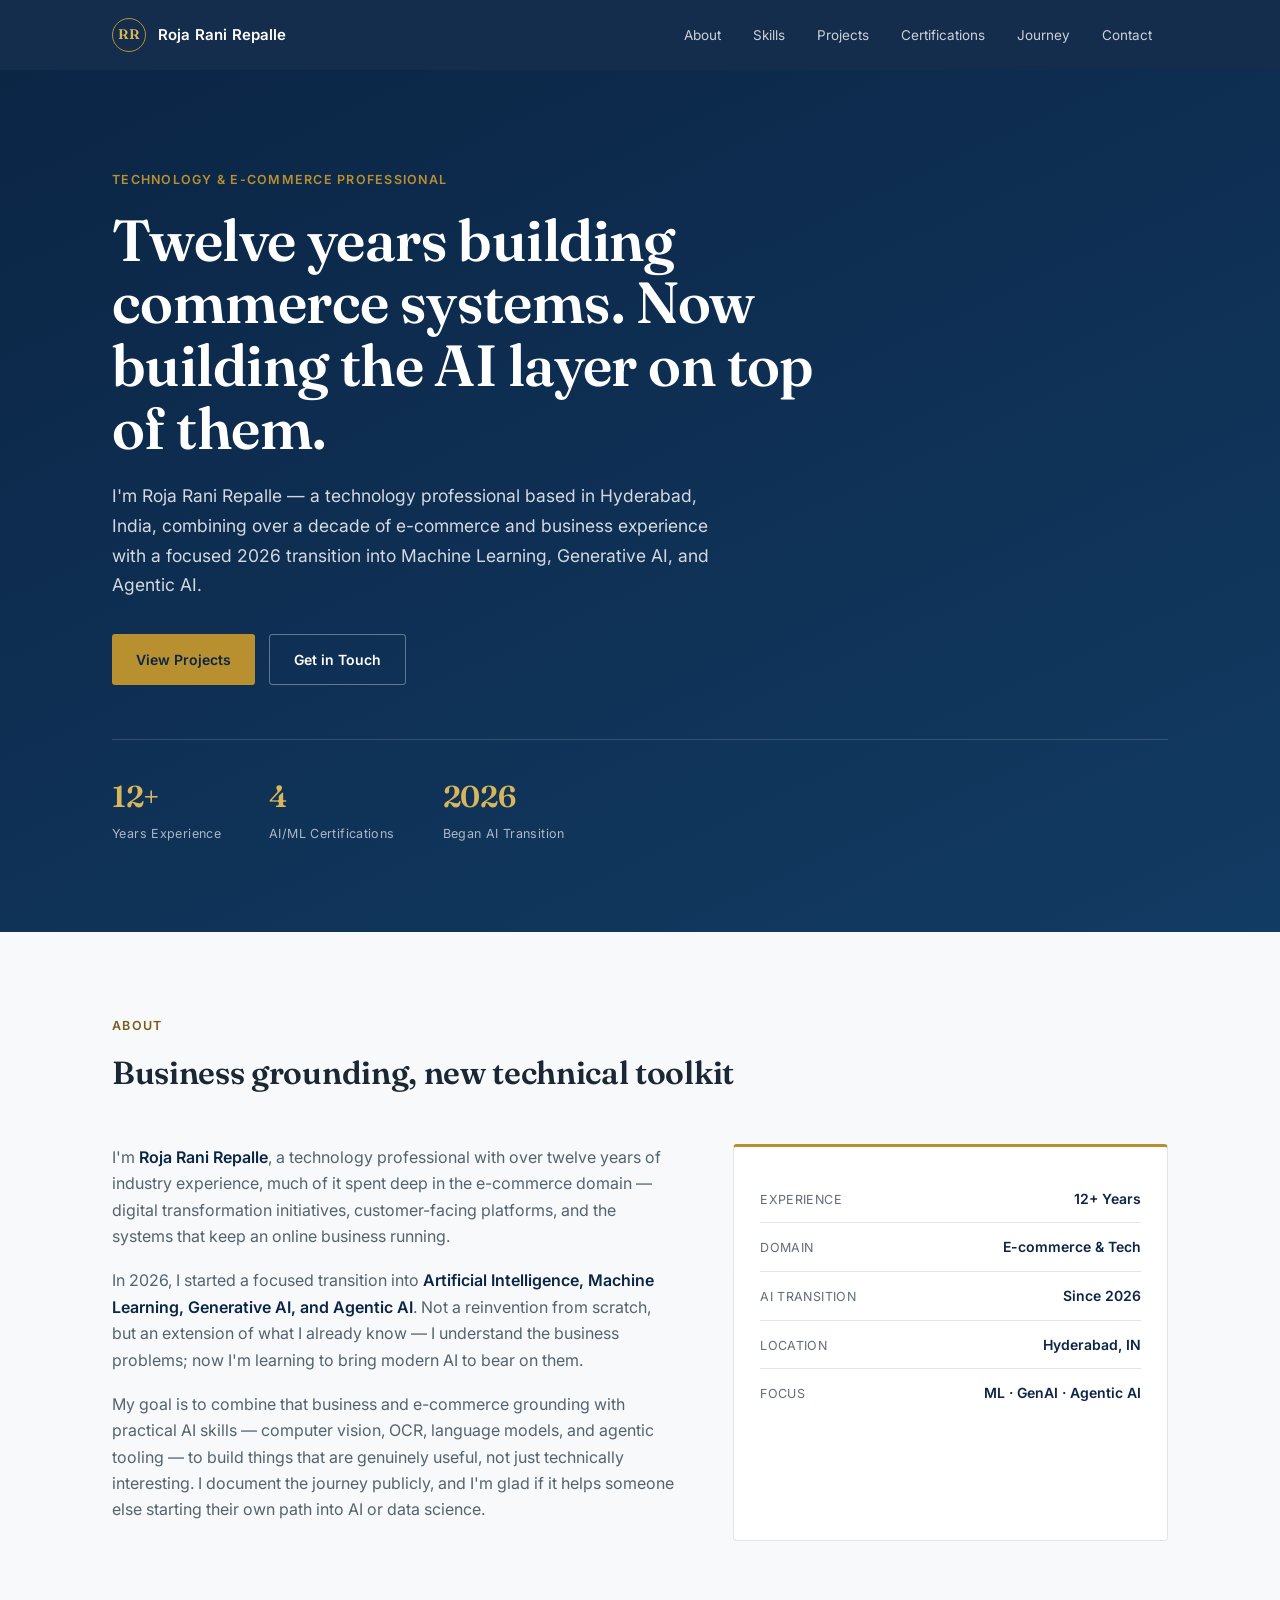
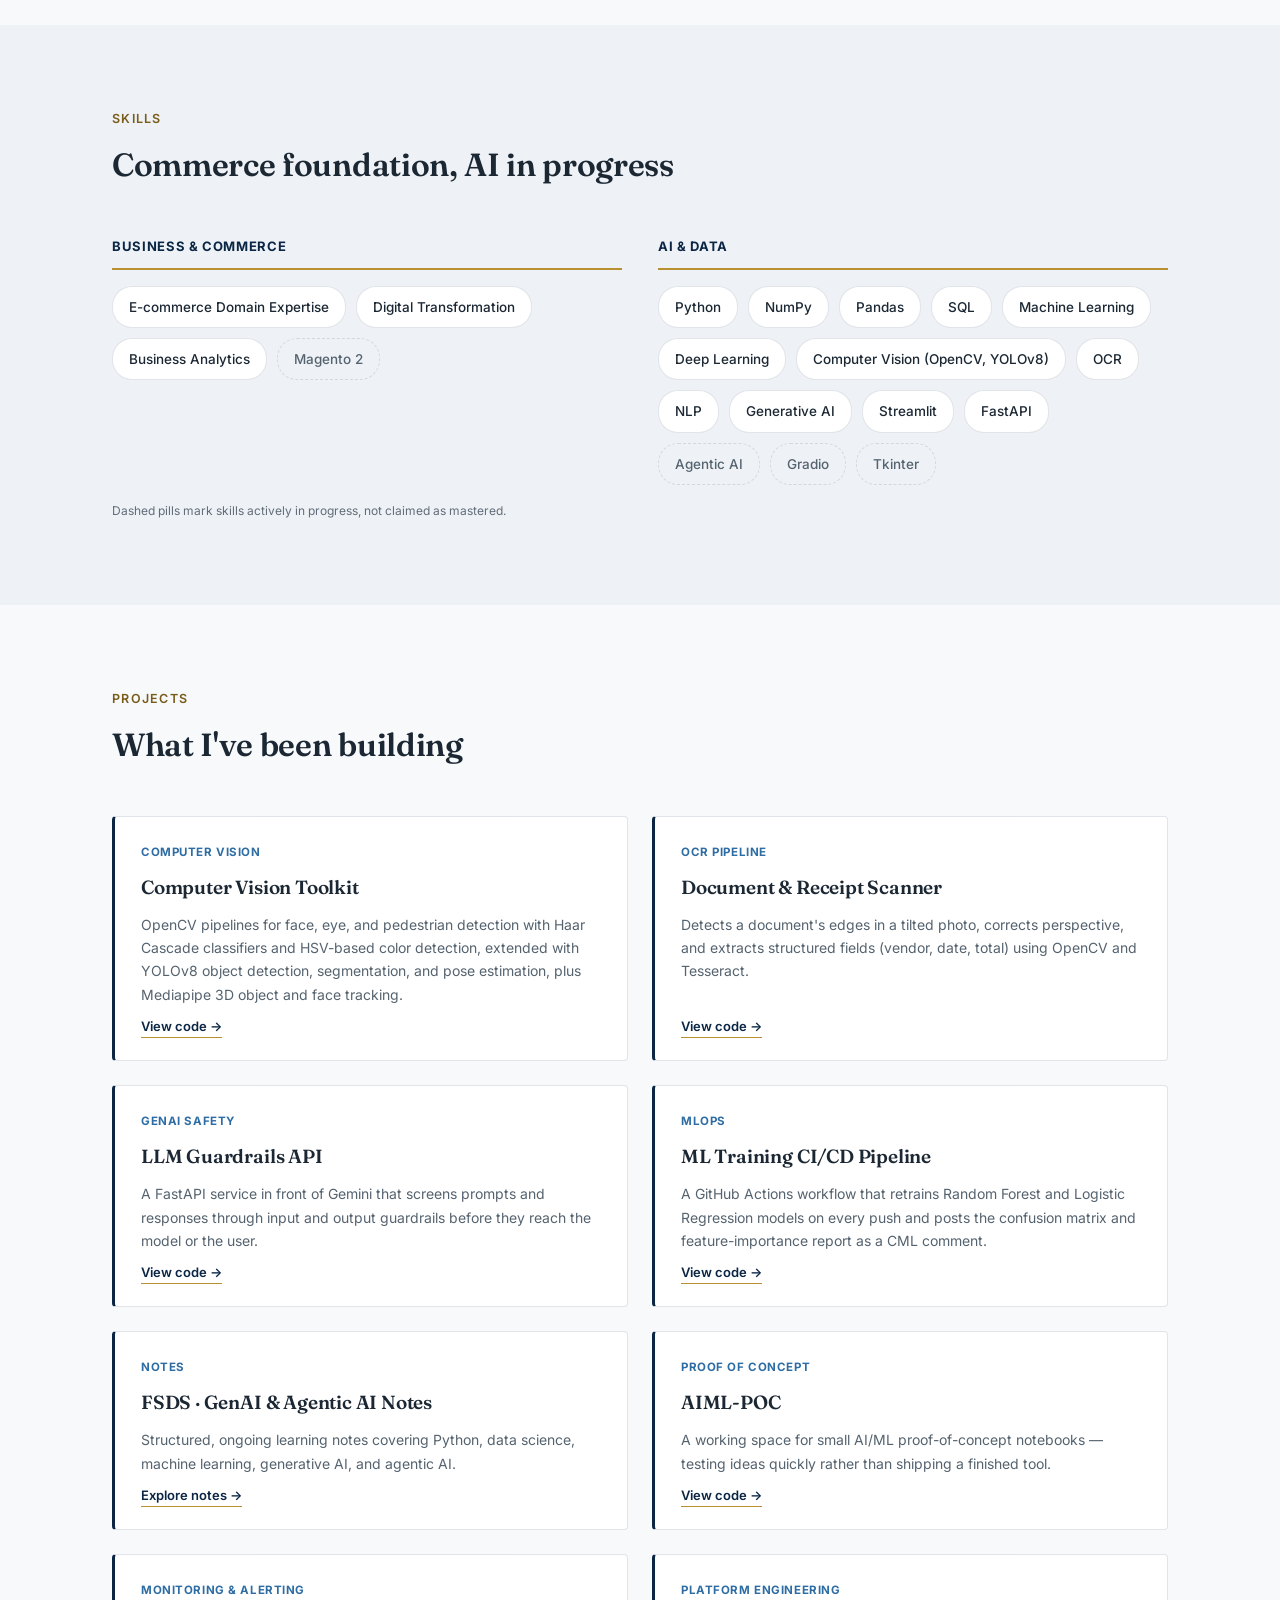
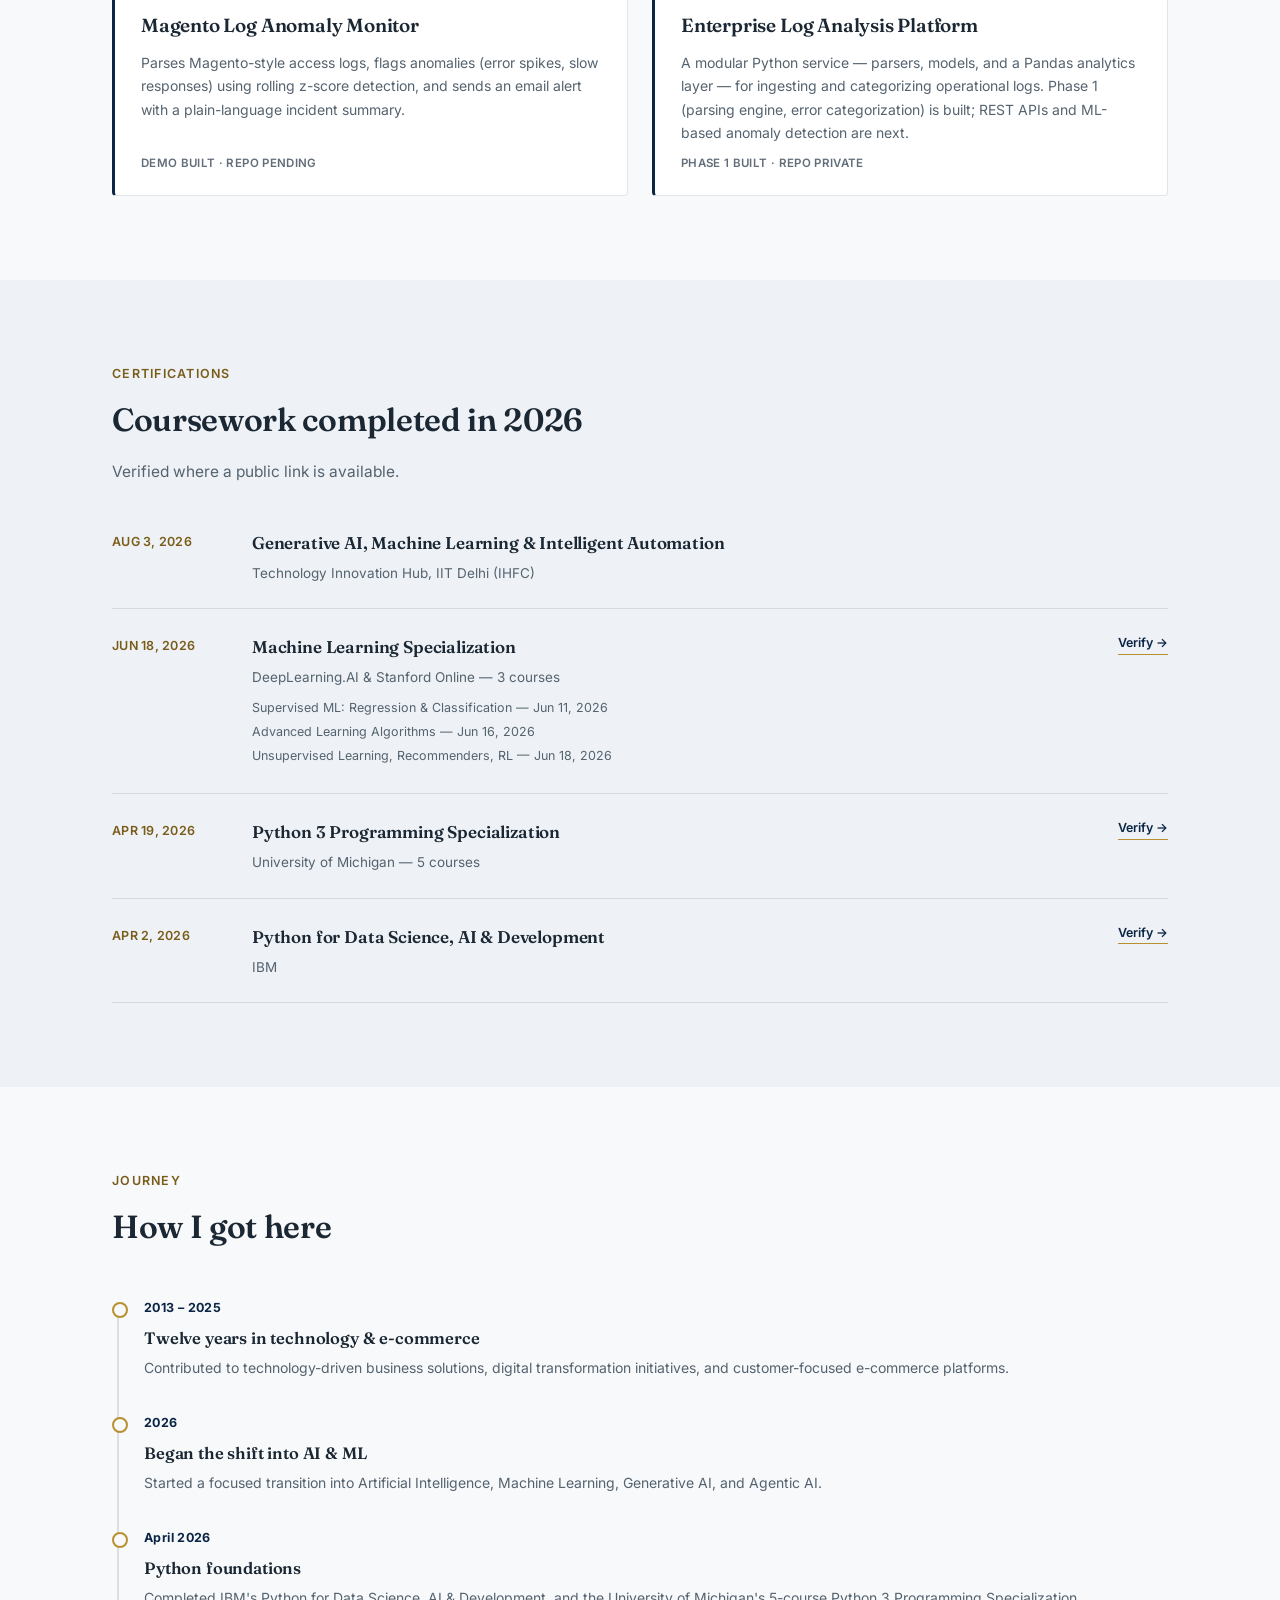
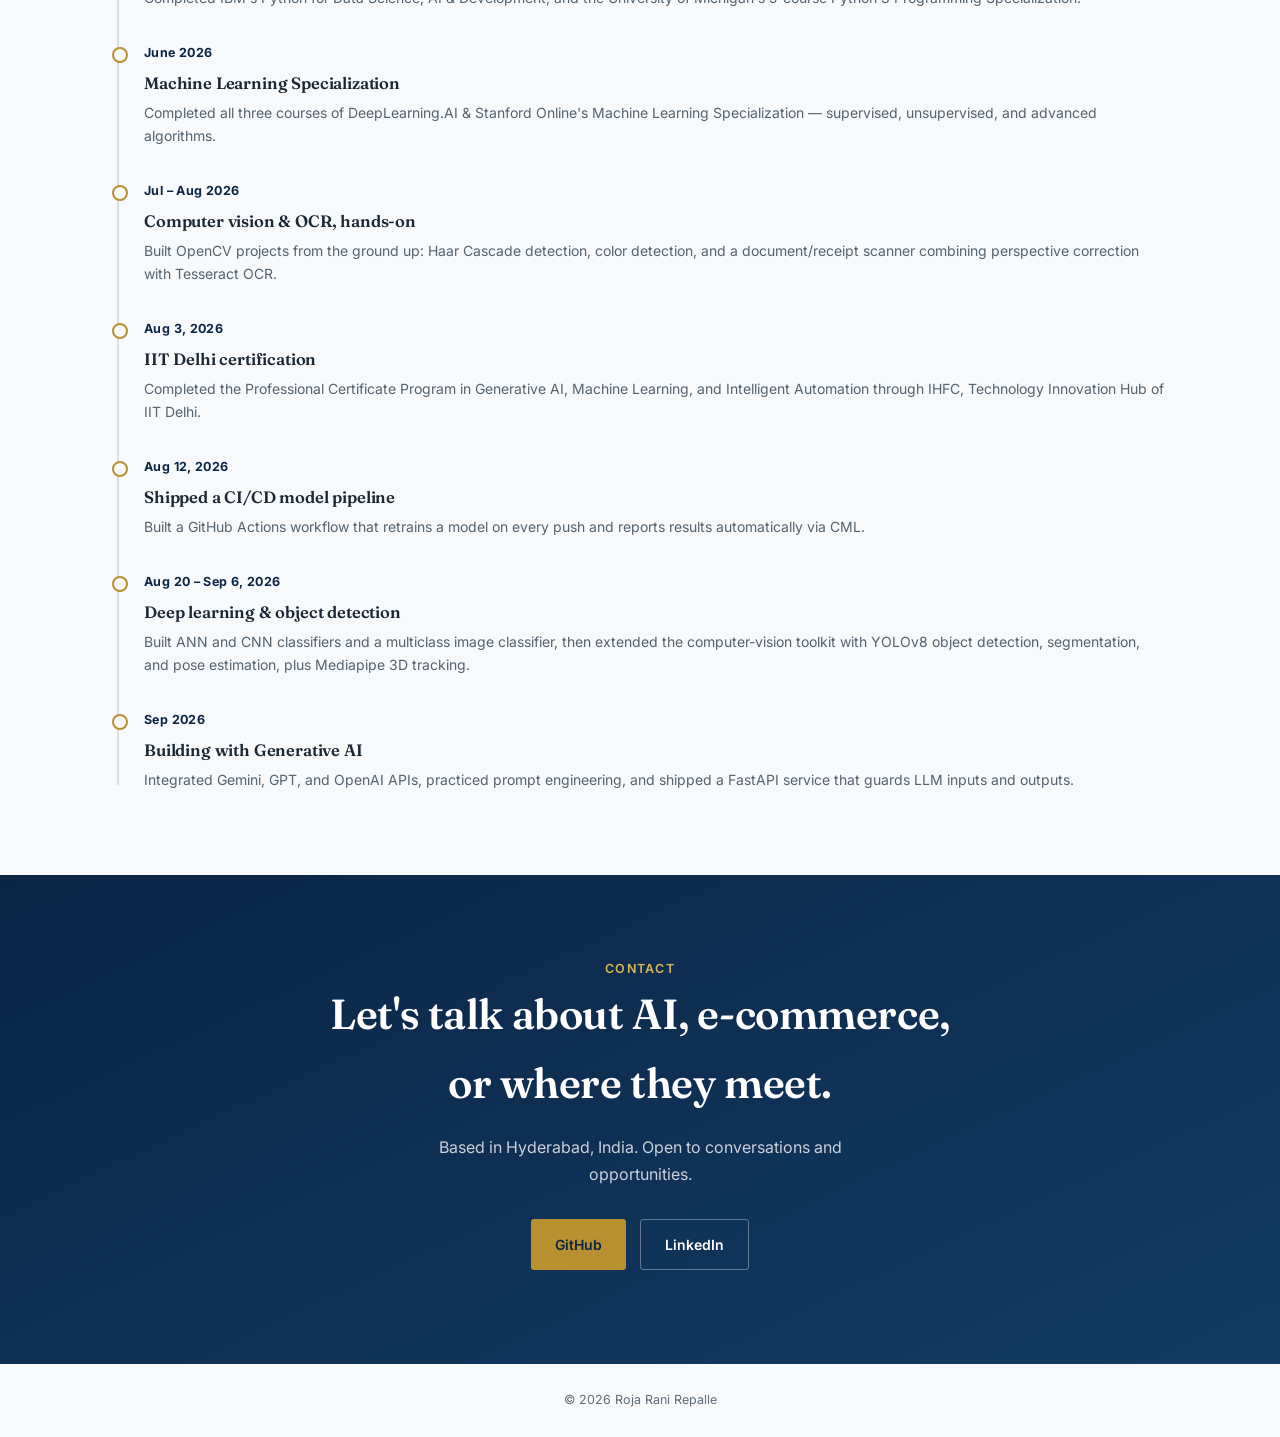
==== commit 787ccc86: "Sync portfolio with git-verified learning status; fix small-text contrast; add a11y and share metada" ====
--- a/index.html
+++ b/index.html
@@ -5,6 +5,15 @@
 <meta name="viewport" content="width=device-width, initial-scale=1.0">
 <title>Roja Rani Repalle — Portfolio</title>
 <meta name="description" content="Roja Rani Repalle: 12+ years in e-commerce and technology, now building with AI, Machine Learning, and Agentic AI.">
+<meta name="theme-color" content="#0b2545">
+<meta property="og:type" content="website">
+<meta property="og:title" content="Roja Rani Repalle — Portfolio">
+<meta property="og:description" content="12+ years in e-commerce and technology, now building with AI, Machine Learning, and Agentic AI.">
+<meta property="og:url" content="https://rojaranirepalle.github.io/">
+<meta name="twitter:card" content="summary">
+<meta name="twitter:title" content="Roja Rani Repalle — Portfolio">
+<meta name="twitter:description" content="12+ years in e-commerce and technology, now building with AI, Machine Learning, and Agentic AI.">
+<link rel="icon" href="data:image/svg+xml,%3Csvg xmlns='http://www.w3.org/2000/svg' viewBox='0 0 64 64'%3E%3Ccircle cx='32' cy='32' r='30' fill='%230b2545'/%3E%3Ccircle cx='32' cy='32' r='26' fill='none' stroke='%23b8902f' stroke-width='2.5'/%3E%3Ctext x='32' y='40' font-family='Georgia,serif' font-weight='600' font-size='24' fill='%23d9b65a' text-anchor='middle'%3ERR%3C/text%3E%3C/svg%3E">
 <link rel="preconnect" href="https://fonts.googleapis.com">
 <link rel="preconnect" href="https://fonts.gstatic.com" crossorigin>
 <link href="https://fonts.googleapis.com/css2?family=Fraunces:opsz,wght@9..144,500;9..144,600;9..144,700&family=Inter:wght@400;500;600;700&display=swap" rel="stylesheet">
@@ -17,8 +26,9 @@
     --paper-alt:#eef2f6;
     --ink:#1b2733;
     --ink-soft:#55636f;
-    --ink-faint:#8996a3;
+    --ink-faint:#616d79;
     --gold:#b8902f;
+    --gold-deep:#7a5c1a;
     --gold-light:#d9b65a;
     --line:rgba(11,37,69,0.12);
     --white:#ffffff;
@@ -52,7 +62,7 @@
     letter-spacing:0.1em;
     text-transform:uppercase;
     font-weight:600;
-    color:var(--gold);
+    color:var(--gold-deep);
   }
 
   /* ---------- nav ---------- */
@@ -102,7 +112,7 @@
     color:var(--white);
     padding:100px 0 88px;
   }
-  .hero .eyebrow{margin-bottom:18px;}
+  .hero .eyebrow{margin-bottom:18px; color:var(--gold);}
   .hero h1{
     font-size:clamp(38px,6vw,58px);
     line-height:1.08;
@@ -223,7 +233,7 @@
     .cert-item{grid-template-columns:1fr; gap:8px;}
   }
   .cert-item:first-child{padding-top:0;}
-  .cert-date{font-size:12.5px; font-weight:600; color:var(--gold); letter-spacing:0.02em; padding-top:3px;}
+  .cert-date{font-size:12.5px; font-weight:600; color:var(--gold-deep); letter-spacing:0.02em; padding-top:3px;}
   .cert-main h3{font-size:17px; font-weight:600; margin-bottom:5px;}
   .cert-main .issuer{font-size:13.5px; color:var(--ink-soft);}
   .cert-main .subcourses{margin-top:10px; font-size:12.5px; color:var(--ink-soft);}
@@ -258,9 +268,21 @@
   .contact-row .btn{margin:0 7px 10px;}
 
   footer{padding:26px 0; text-align:center; font-size:12.5px; color:var(--ink-faint); background:var(--paper);}
+
+  /* ---------- skip link ---------- */
+  .skip-link{
+    position:absolute; left:16px; top:-60px;
+    background:var(--white); color:var(--navy);
+    padding:12px 20px; border-radius:4px; font-weight:600; font-size:14px;
+    text-decoration:none; z-index:1100;
+    transition:top 0.2s;
+  }
+  .skip-link:focus{top:16px;}
 </style>
 </head>
 <body>
+
+<a class="skip-link" href="#top">Skip to content</a>
 
 <header>
   <div class="wrap navbar">
@@ -277,7 +299,7 @@
       <a href="#contact">Contact</a>
     </nav>
     <button class="nav-toggle" id="navToggle" aria-label="Toggle navigation" aria-expanded="false">
-      <svg width="16" height="12" viewBox="0 0 16 12" fill="none"><path d="M0 1H16" stroke="currentColor"/><path d="M0 6H16" stroke="currentColor"/><path d="M0 11H16" stroke="currentColor"/></svg>
+      <svg width="16" height="12" viewBox="0 0 16 12" fill="none" aria-hidden="true"><path d="M0 1H16" stroke="currentColor"/><path d="M0 6H16" stroke="currentColor"/><path d="M0 11H16" stroke="currentColor"/></svg>
     </button>
   </div>
 </header>
@@ -301,11 +323,11 @@
     </div>
   </section>
 
-  <section id="about">
+  <section id="about" aria-labelledby="about-heading">
     <div class="wrap">
       <div class="section-head">
         <div class="eyebrow">About</div>
-        <h2>Business grounding, new technical toolkit</h2>
+        <h2 id="about-heading">Business grounding, new technical toolkit</h2>
       </div>
       <div class="about-grid">
         <div class="about-body">
@@ -324,11 +346,11 @@
     </div>
   </section>
 
-  <section id="skills" class="alt">
+  <section id="skills" class="alt" aria-labelledby="skills-heading">
     <div class="wrap">
       <div class="section-head">
         <div class="eyebrow">Skills</div>
-        <h2>Commerce foundation, AI in progress</h2>
+        <h2 id="skills-heading">Commerce foundation, AI in progress</h2>
       </div>
       <div class="skills-grid">
         <div class="skill-group">
@@ -346,15 +368,17 @@
             <span class="pill">Python</span>
             <span class="pill">NumPy</span>
             <span class="pill">Pandas</span>
+            <span class="pill">SQL</span>
             <span class="pill">Machine Learning</span>
             <span class="pill">Deep Learning</span>
-            <span class="pill">Computer Vision (OpenCV)</span>
+            <span class="pill">Computer Vision (OpenCV, YOLOv8)</span>
             <span class="pill">OCR</span>
+            <span class="pill">NLP</span>
             <span class="pill">Generative AI</span>
+            <span class="pill">Streamlit</span>
+            <span class="pill">FastAPI</span>
             <span class="pill learning">Agentic AI</span>
-            <span class="pill learning">Streamlit</span>
             <span class="pill learning">Gradio</span>
-            <span class="pill learning">FastAPI</span>
             <span class="pill learning">Tkinter</span>
           </div>
         </div>
@@ -363,26 +387,40 @@
     </div>
   </section>
 
-  <section id="projects">
+  <section id="projects" aria-labelledby="projects-heading">
     <div class="wrap">
       <div class="section-head">
         <div class="eyebrow">Projects</div>
-        <h2>What I've been building</h2>
+        <h2 id="projects-heading">What I've been building</h2>
       </div>
       <div class="project-grid">
 
         <div class="project-card">
           <span class="ptag">Computer Vision</span>
-          <h3>Detection &amp; Color Toolkit</h3>
-          <p>OpenCV pipelines for face, eye, and pedestrian detection using Haar Cascade classifiers, plus HSV-based color detection and live webcam tracking.</p>
-          <a class="plink" href="https://github.com/rojaranirepalle/Full-Stack-Data-Science-WIth-Gen-AI-and-Agentic-AI" target="_blank" rel="noopener">View code →</a>
+          <h3>Computer Vision Toolkit</h3>
+          <p>OpenCV pipelines for face, eye, and pedestrian detection with Haar Cascade classifiers and HSV-based color detection, extended with YOLOv8 object detection, segmentation, and pose estimation, plus Mediapipe 3D object and face tracking.</p>
+          <a class="plink" href="https://github.com/rojaranirepalle/Full-Stack-Data-Science-WIth-Gen-AI-and-Agentic-AI/tree/main/DL" target="_blank" rel="noopener">View code →</a>
         </div>
 
         <div class="project-card">
           <span class="ptag">OCR Pipeline</span>
           <h3>Document &amp; Receipt Scanner</h3>
-          <p>Detects a document's edges in a tilted photo, corrects perspective, and extracts structured fields (vendor, date, total) using OpenCV and Tesseract — now with a Streamlit demo UI.</p>
-          <span class="status-badge">DEMO BUILT · REPO PENDING</span>
+          <p>Detects a document's edges in a tilted photo, corrects perspective, and extracts structured fields (vendor, date, total) using OpenCV and Tesseract.</p>
+          <a class="plink" href="https://github.com/rojaranirepalle/Full-Stack-Data-Science-WIth-Gen-AI-and-Agentic-AI/blob/main/DL/OCR/files/document_scanner.py" target="_blank" rel="noopener">View code →</a>
+        </div>
+
+        <div class="project-card">
+          <span class="ptag">GenAI Safety</span>
+          <h3>LLM Guardrails API</h3>
+          <p>A FastAPI service in front of Gemini that screens prompts and responses through input and output guardrails before they reach the model or the user.</p>
+          <a class="plink" href="https://github.com/rojaranirepalle/Full-Stack-Data-Science-WIth-Gen-AI-and-Agentic-AI/tree/main/AI/LLM%20Gaurdrails%20Workshop" target="_blank" rel="noopener">View code →</a>
+        </div>
+
+        <div class="project-card">
+          <span class="ptag">MLOps</span>
+          <h3>ML Training CI/CD Pipeline</h3>
+          <p>A GitHub Actions workflow that retrains Random Forest and Logistic Regression models on every push and posts the confusion matrix and feature-importance report as a CML comment.</p>
+          <a class="plink" href="https://github.com/rojaranirepalle/CICD-Deployment" target="_blank" rel="noopener">View code →</a>
         </div>
 
         <div class="project-card">
@@ -407,21 +445,21 @@
         </div>
 
         <div class="project-card">
-          <span class="ptag">Dashboard</span>
-          <h3>Log Monitor Dashboard</h3>
-          <p>A planned Streamlit extension for the log anomaly monitor — visualizing error rate and response time over time, with detected anomaly windows highlighted.</p>
-          <span class="status-badge">PLANNED</span>
+          <span class="ptag">Platform Engineering</span>
+          <h3>Enterprise Log Analysis Platform</h3>
+          <p>A modular Python service — parsers, models, and a Pandas analytics layer — for ingesting and categorizing operational logs. Phase 1 (parsing engine, error categorization) is built; REST APIs and ML-based anomaly detection are next.</p>
+          <span class="status-badge">PHASE 1 BUILT · REPO PRIVATE</span>
         </div>
 
       </div>
     </div>
   </section>
 
-  <section id="certifications" class="alt">
+  <section id="certifications" class="alt" aria-labelledby="certifications-heading">
     <div class="wrap">
       <div class="section-head">
         <div class="eyebrow">Certifications</div>
-        <h2>Coursework completed in 2026</h2>
+        <h2 id="certifications-heading">Coursework completed in 2026</h2>
         <p>Verified where a public link is available.</p>
       </div>
       <div class="cert-list">
@@ -471,11 +509,11 @@
     </div>
   </section>
 
-  <section id="journey">
+  <section id="journey" aria-labelledby="journey-heading">
     <div class="wrap">
       <div class="section-head">
         <div class="eyebrow">Journey</div>
-        <h2>How I got here</h2>
+        <h2 id="journey-heading">How I got here</h2>
       </div>
       <div class="timeline">
         <div class="tl-item">
@@ -508,14 +546,29 @@
           <h3>IIT Delhi certification</h3>
           <p>Completed the Professional Certificate Program in Generative AI, Machine Learning, and Intelligent Automation through IHFC, Technology Innovation Hub of IIT Delhi.</p>
         </div>
+        <div class="tl-item">
+          <div class="tl-date">Aug 12, 2026</div>
+          <h3>Shipped a CI/CD model pipeline</h3>
+          <p>Built a GitHub Actions workflow that retrains a model on every push and reports results automatically via CML.</p>
+        </div>
+        <div class="tl-item">
+          <div class="tl-date">Aug 20 – Sep 6, 2026</div>
+          <h3>Deep learning &amp; object detection</h3>
+          <p>Built ANN and CNN classifiers and a multiclass image classifier, then extended the computer-vision toolkit with YOLOv8 object detection, segmentation, and pose estimation, plus Mediapipe 3D tracking.</p>
+        </div>
+        <div class="tl-item">
+          <div class="tl-date">Sep 2026</div>
+          <h3>Building with Generative AI</h3>
+          <p>Integrated Gemini, GPT, and OpenAI APIs, practiced prompt engineering, and shipped a FastAPI service that guards LLM inputs and outputs.</p>
+        </div>
       </div>
     </div>
   </section>
 
-  <section id="contact" class="contact-section">
+  <section id="contact" class="contact-section" aria-labelledby="contact-heading">
     <div class="wrap">
       <div class="eyebrow" style="color:var(--gold-light);">Contact</div>
-      <h2>Let's talk about AI, e-commerce, or where they meet.</h2>
+      <h2 id="contact-heading">Let's talk about AI, e-commerce, or where they meet.</h2>
       <p>Based in Hyderabad, India. Open to conversations and opportunities.</p>
       <div class="contact-row">
         <a class="btn btn-gold" href="https://github.com/rojaranirepalle" target="_blank" rel="noopener">GitHub</a>
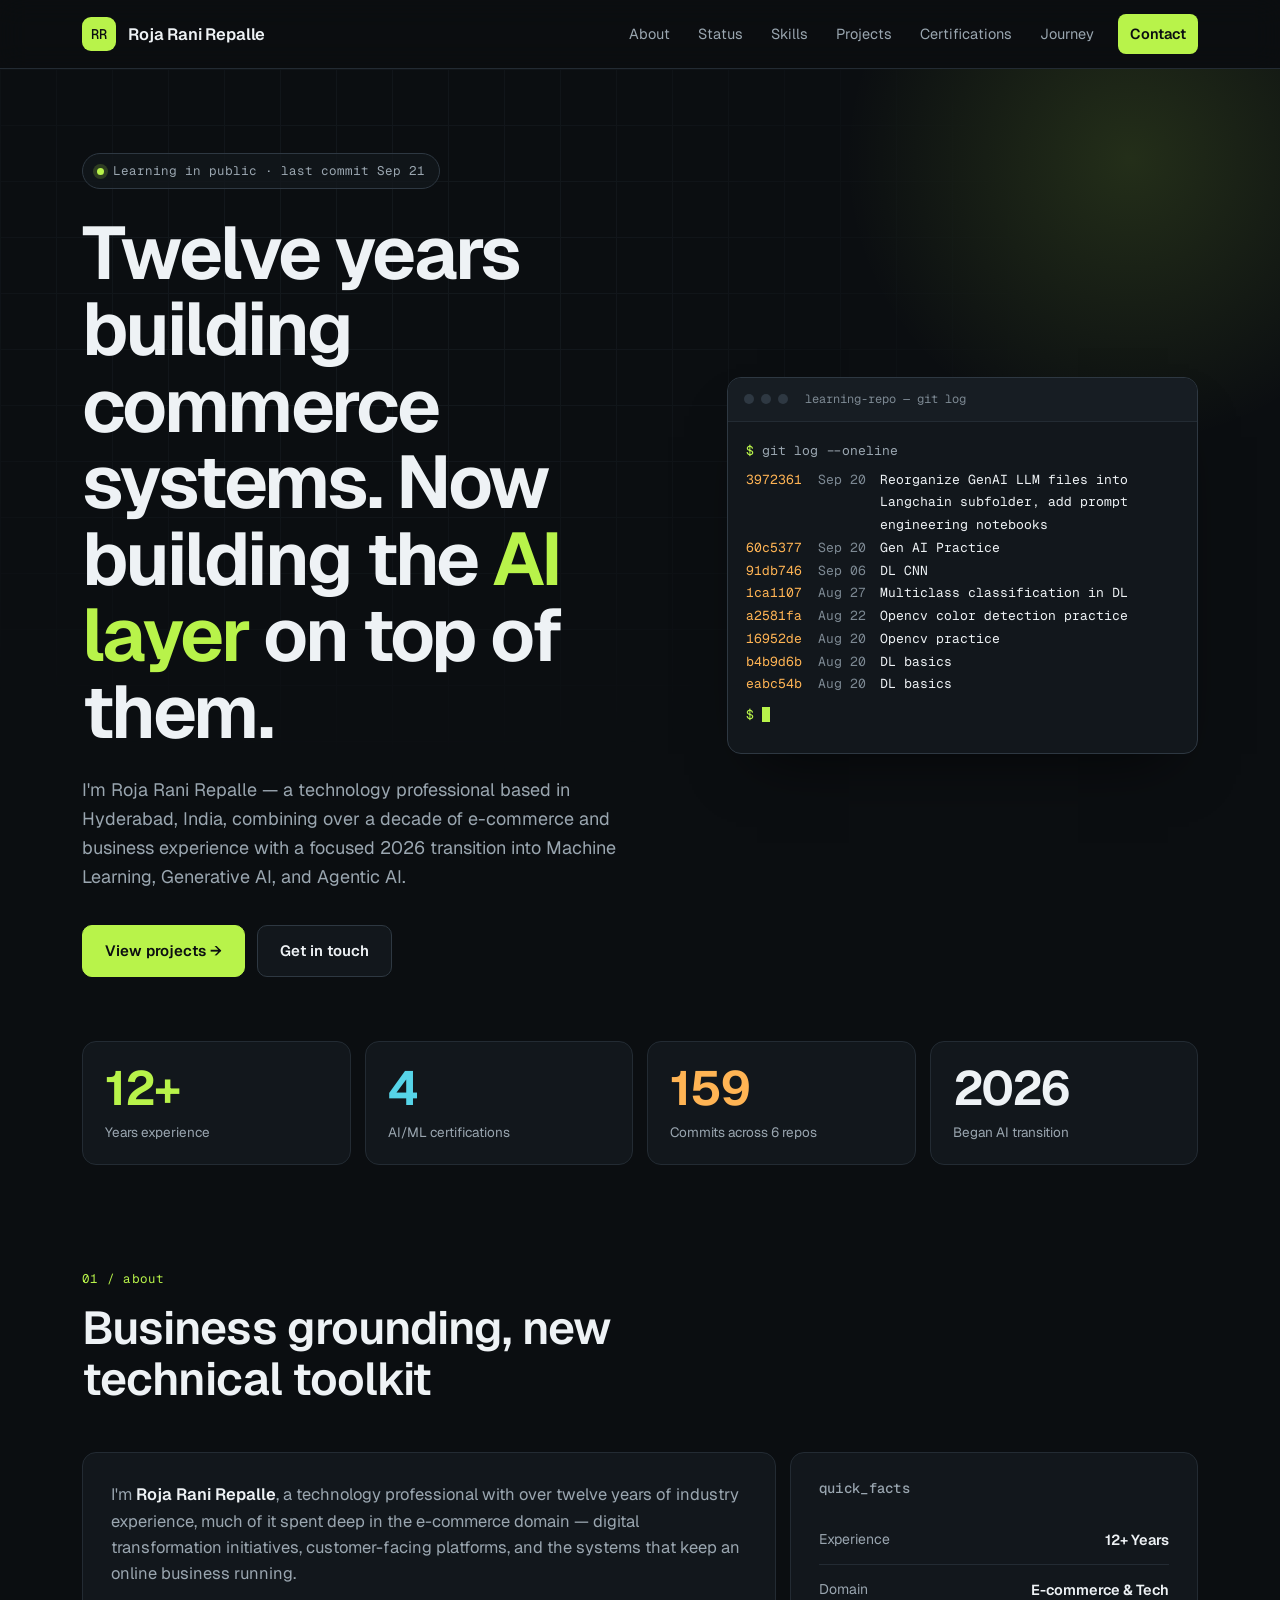
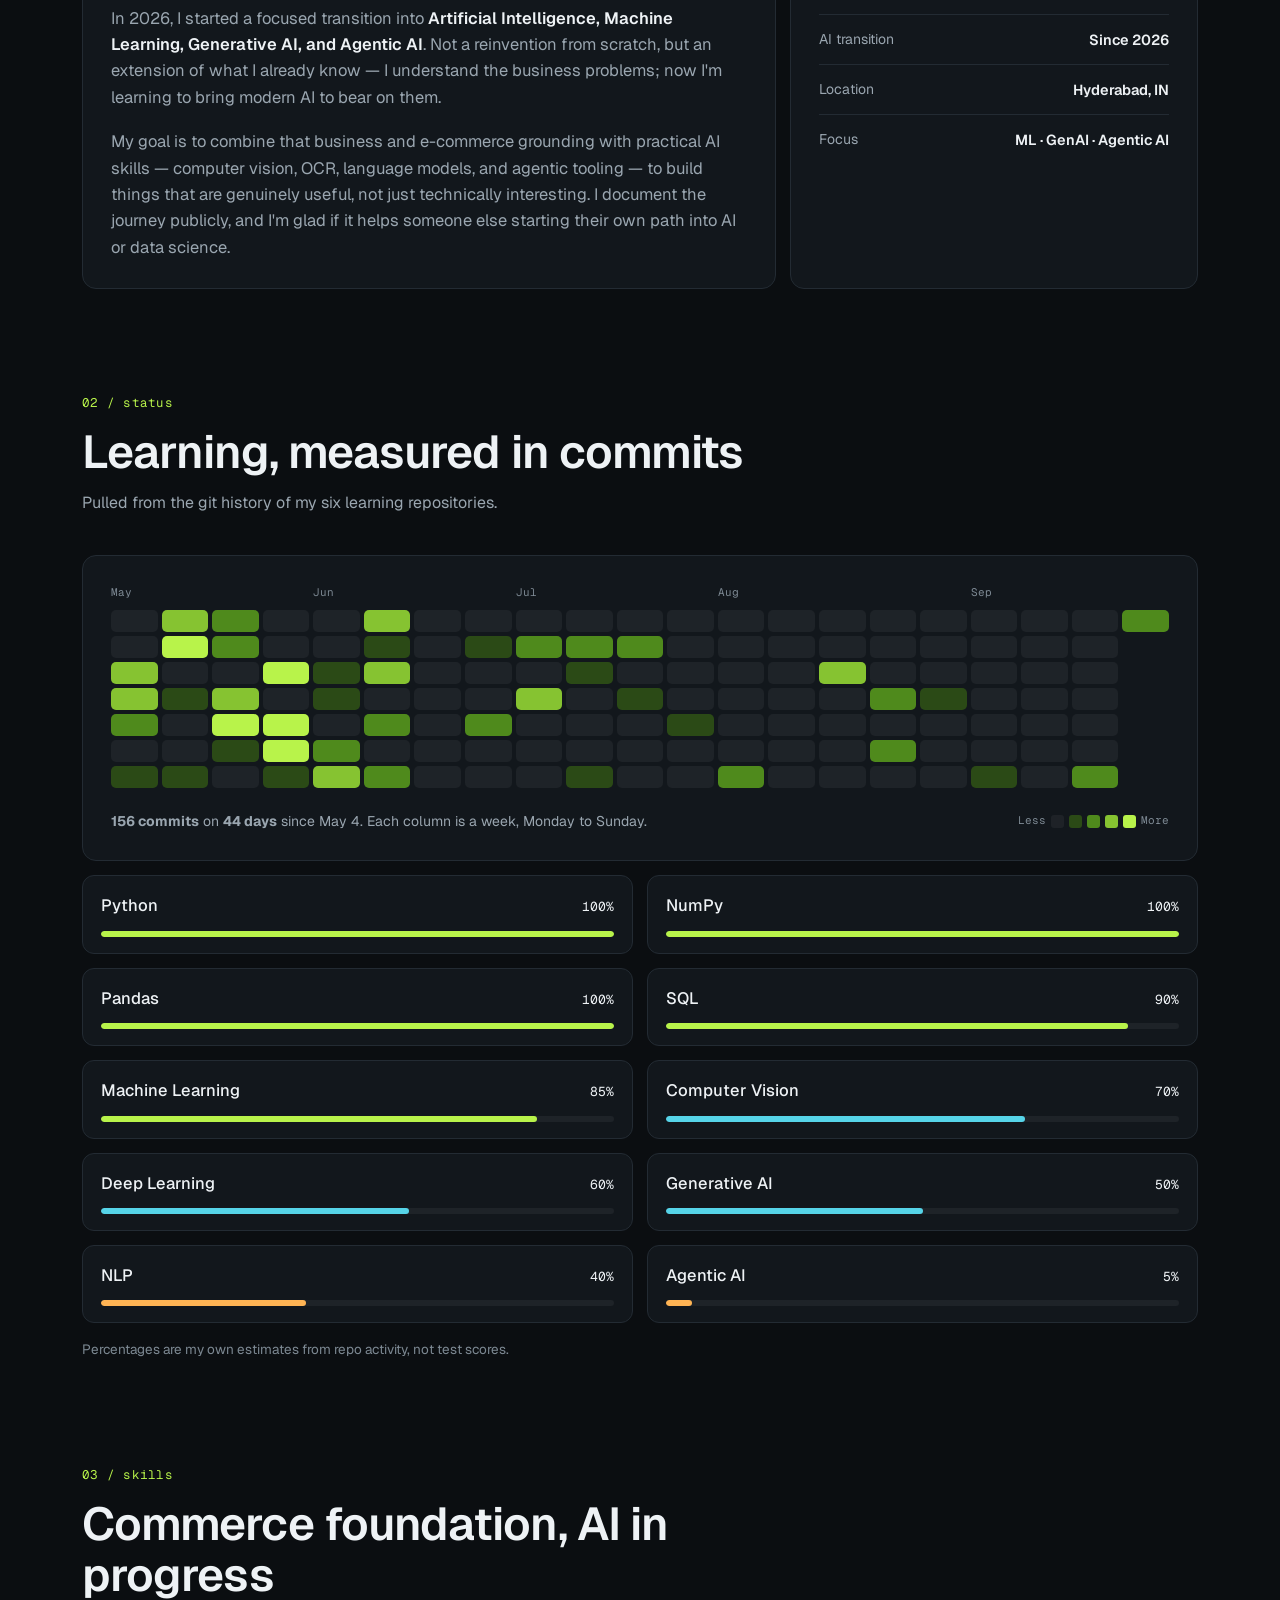
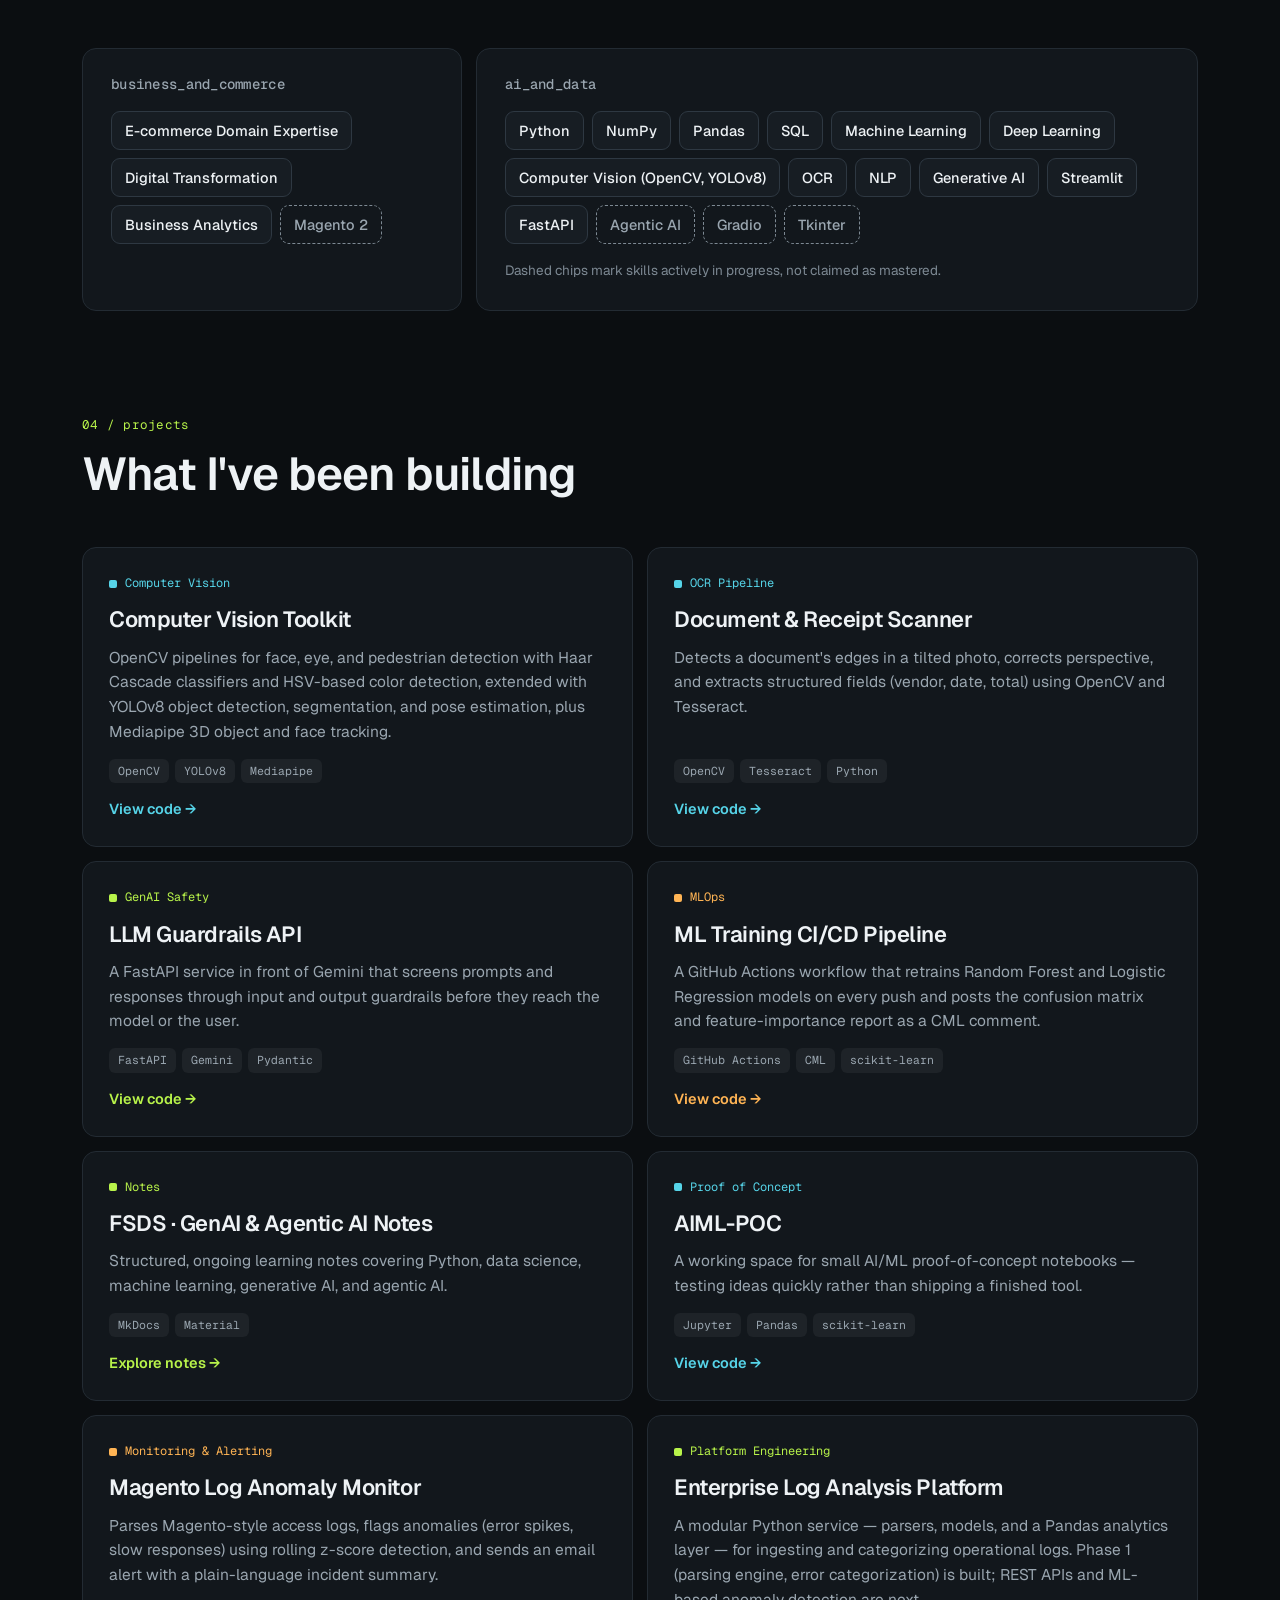
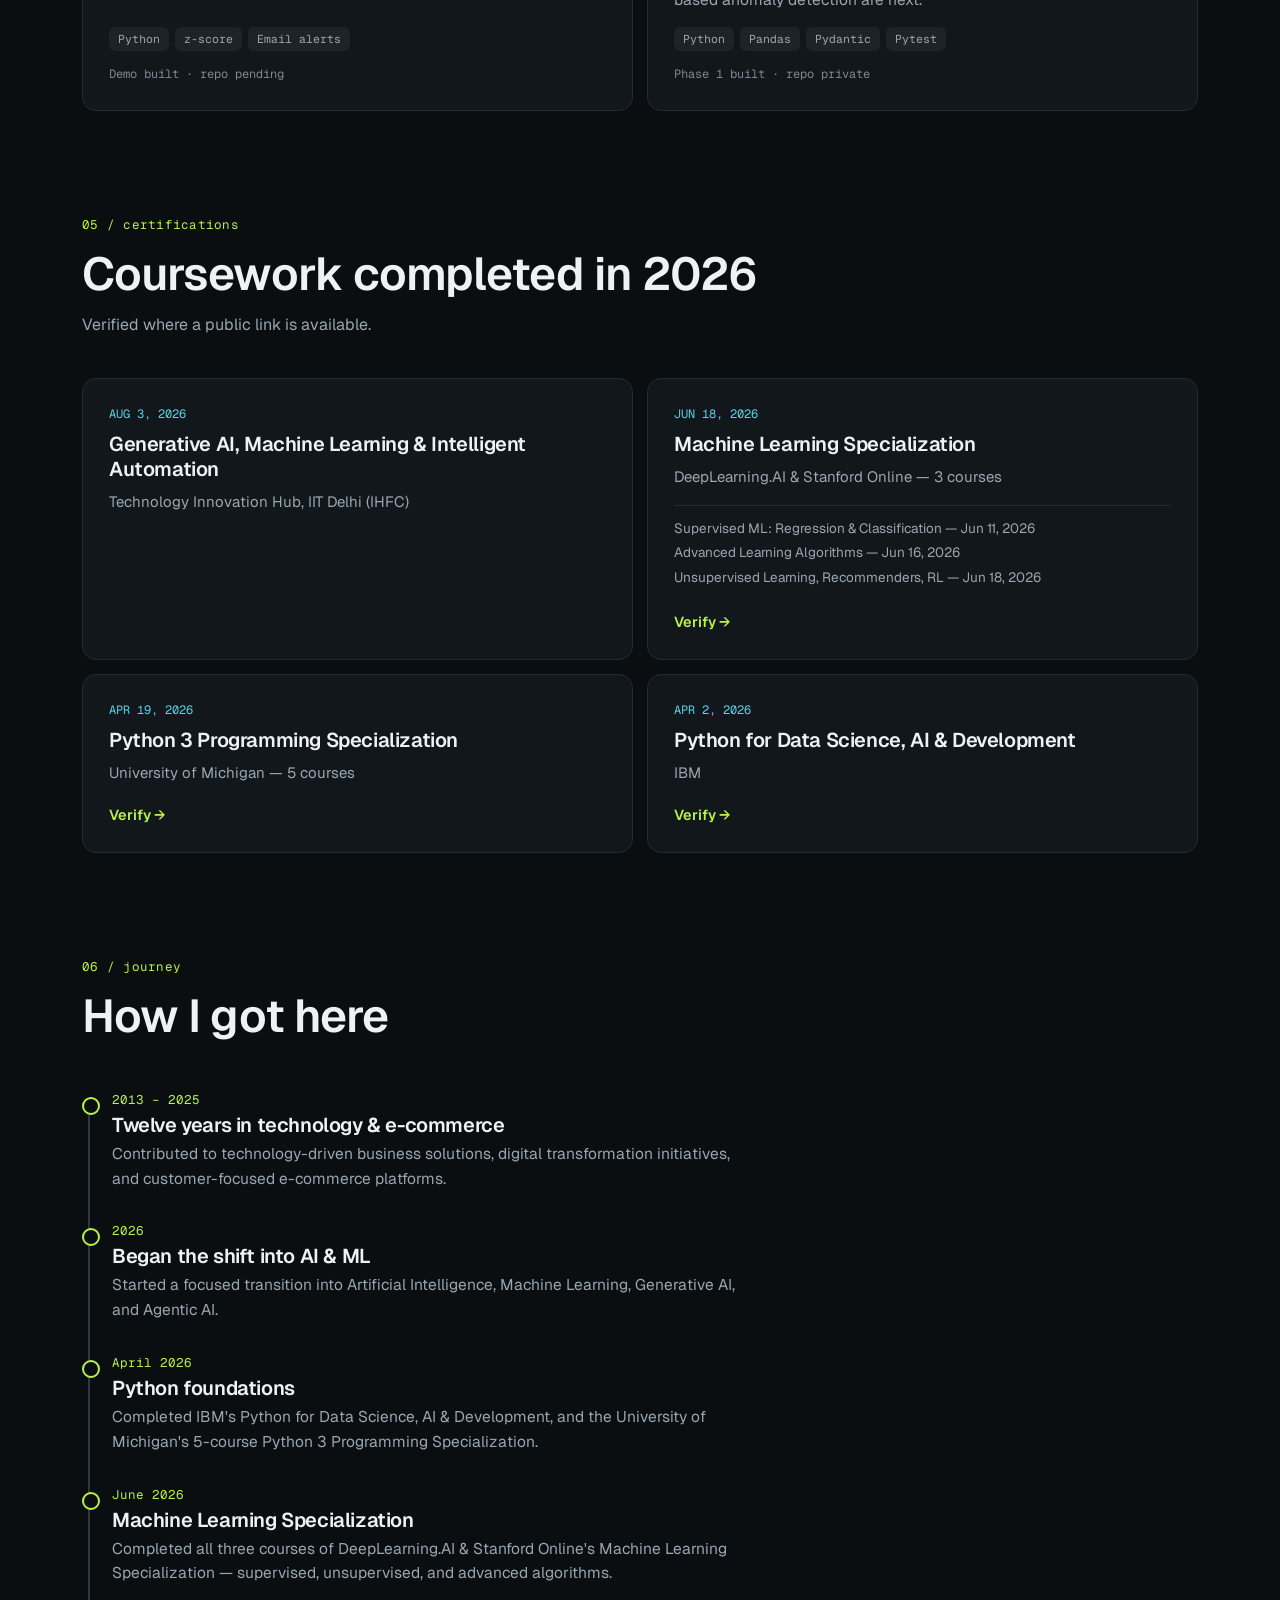
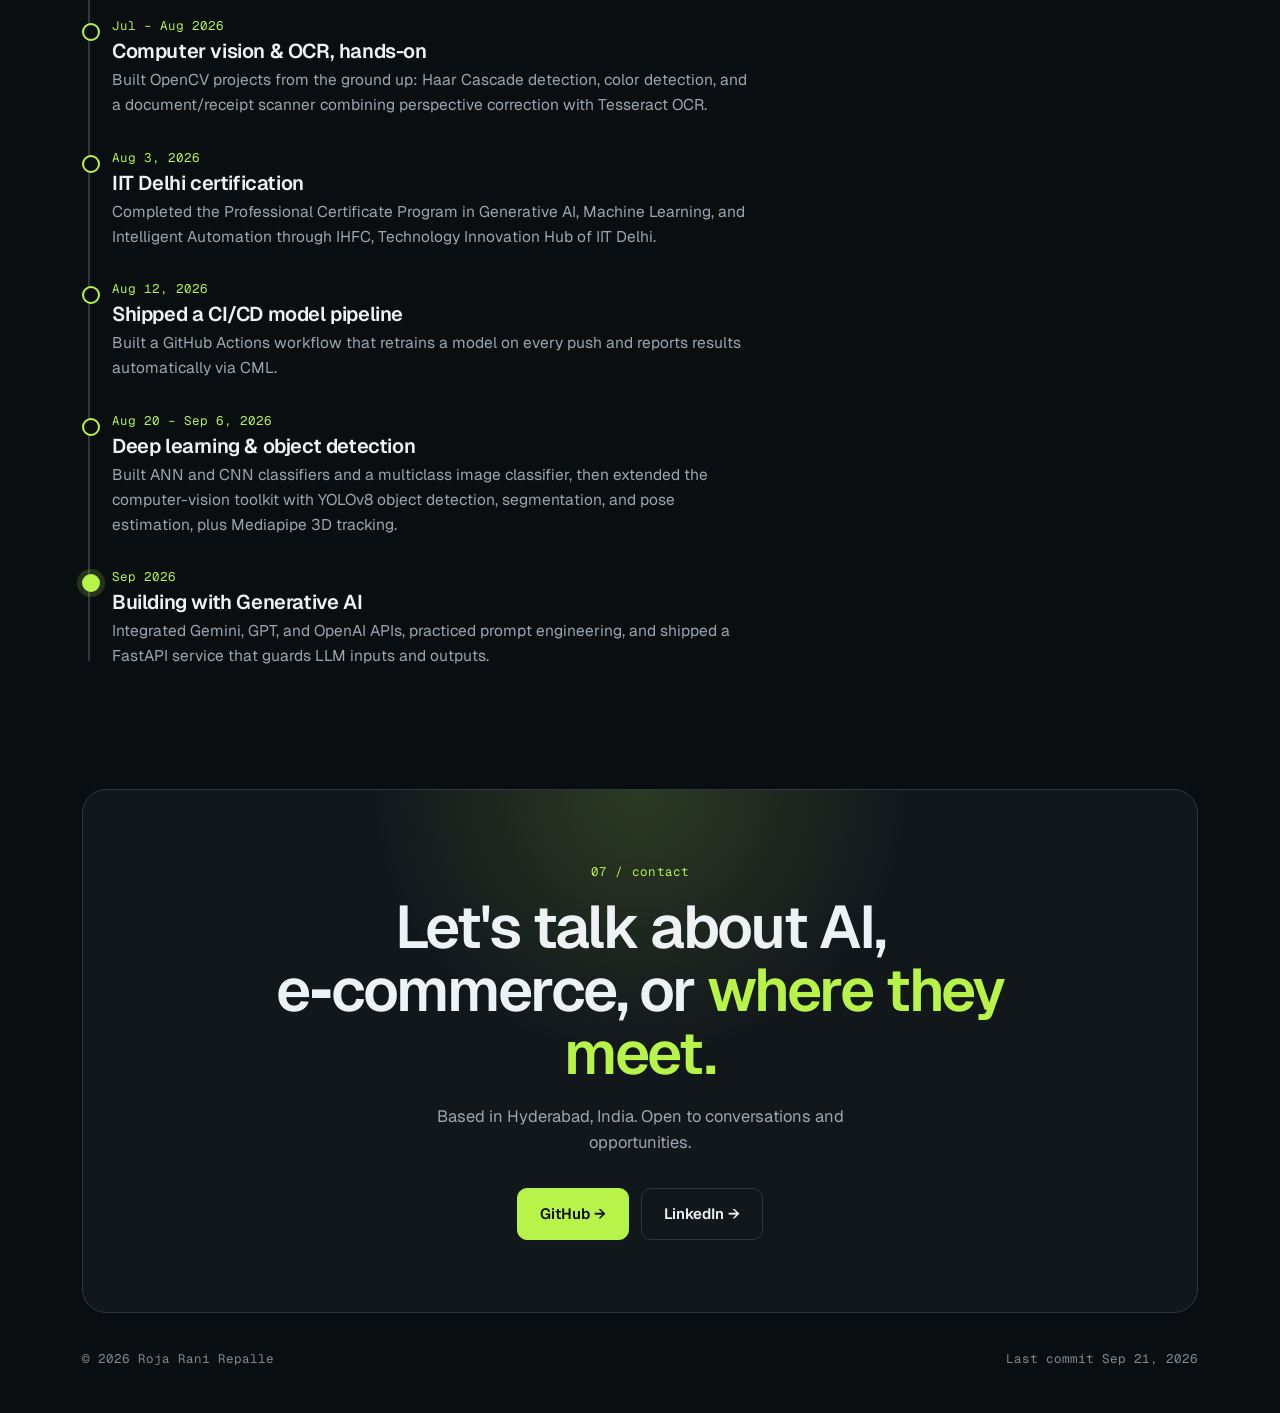
==== commit 1819e67d: "Update portfolio index page (nightly auto-commit 2026-09-21)" ====
--- a/index.html
+++ b/index.html
@@ -5,7 +5,8 @@
 <meta name="viewport" content="width=device-width, initial-scale=1.0">
 <title>Roja Rani Repalle — Portfolio</title>
 <meta name="description" content="Roja Rani Repalle: 12+ years in e-commerce and technology, now building with AI, Machine Learning, and Agentic AI.">
-<meta name="theme-color" content="#0b2545">
+<meta name="color-scheme" content="dark">
+<meta name="theme-color" content="#0b0e11">
 <meta property="og:type" content="website">
 <meta property="og:title" content="Roja Rani Repalle — Portfolio">
 <meta property="og:description" content="12+ years in e-commerce and technology, now building with AI, Machine Learning, and Agentic AI.">
@@ -13,573 +14,470 @@
 <meta name="twitter:card" content="summary">
 <meta name="twitter:title" content="Roja Rani Repalle — Portfolio">
 <meta name="twitter:description" content="12+ years in e-commerce and technology, now building with AI, Machine Learning, and Agentic AI.">
-<link rel="icon" href="data:image/svg+xml,%3Csvg xmlns='http://www.w3.org/2000/svg' viewBox='0 0 64 64'%3E%3Ccircle cx='32' cy='32' r='30' fill='%230b2545'/%3E%3Ccircle cx='32' cy='32' r='26' fill='none' stroke='%23b8902f' stroke-width='2.5'/%3E%3Ctext x='32' y='40' font-family='Georgia,serif' font-weight='600' font-size='24' fill='%23d9b65a' text-anchor='middle'%3ERR%3C/text%3E%3C/svg%3E">
+<link rel="icon" href="data:image/svg+xml,%3Csvg xmlns='http://www.w3.org/2000/svg' viewBox='0 0 64 64'%3E%3Crect width='64' height='64' rx='14' fill='%23b8f34a'/%3E%3Ctext x='32' y='43' font-family='monospace' font-weight='700' font-size='30' fill='%230b0e11' text-anchor='middle'%3ERR%3C/text%3E%3C/svg%3E">
 <link rel="preconnect" href="https://fonts.googleapis.com">
 <link rel="preconnect" href="https://fonts.gstatic.com" crossorigin>
-<link href="https://fonts.googleapis.com/css2?family=Fraunces:opsz,wght@9..144,500;9..144,600;9..144,700&family=Inter:wght@400;500;600;700&display=swap" rel="stylesheet">
+<link href="https://fonts.googleapis.com/css2?family=Geist:wght@400;500;600;700&family=Geist+Mono:wght@400;500&display=swap" rel="stylesheet">
 <style>
   :root{
-    --navy:#0b2545;
-    --navy-2:#123b63;
-    --blue:#2e6da4;
-    --paper:#f7f9fb;
-    --paper-alt:#eef2f6;
-    --ink:#1b2733;
-    --ink-soft:#55636f;
-    --ink-faint:#616d79;
-    --gold:#b8902f;
-    --gold-deep:#7a5c1a;
-    --gold-light:#d9b65a;
-    --line:rgba(11,37,69,0.12);
-    --white:#ffffff;
+    color-scheme:dark;
+    --bg:#0b0e11;
+    --surface:#12171c;
+    --surface-2:#171d23;
+    --line:#232b33;
+    --line-strong:#2e3842;
+    --text:#eef2f5;
+    --muted:#9aa6b0;
+    --faint:#7d8993;
+    --lime:#b8f34a;
+    --cyan:#56d4e8;
+    --amber:#ffb454;
+    --heat-0:rgba(255,255,255,0.05);
+    --heat-1:#2b4a16;
+    --heat-2:#4f8a1c;
+    --heat-3:#86c331;
+    --heat-4:#b8f34a;
+    --sans:'Geist',system-ui,-apple-system,sans-serif;
+    --mono:'Geist Mono',ui-monospace,Menlo,monospace;
+    --r:14px;
   }
   *{box-sizing:border-box;}
-  html{scroll-behavior:smooth;}
+  html{scroll-behavior:smooth; scroll-padding-top:84px;}
+  body{
+    margin:0; background:var(--bg); color:var(--text);
+    font-family:var(--sans); font-size:16.5px; line-height:1.6; -webkit-font-smoothing:antialiased;
+  }
+  a{color:inherit;}
+  a:focus-visible, button:focus-visible{outline:2px solid var(--lime); outline-offset:3px; border-radius:6px;}
+  h1,h2,h3{margin:0; font-weight:600; letter-spacing:-0.02em; line-height:1.1;}
+  p{margin:0;}
+  .wrap{max-width:1180px; margin:0 auto; padding:0 32px;}
+  @media (max-width:700px){.wrap{padding:0 18px;}}
+  .mono{font-family:var(--mono);}
+  .hl{color:var(--lime);}
   @media (prefers-reduced-motion: reduce){
     html{scroll-behavior:auto;}
     *{animation:none !important; transition:none !important;}
   }
-  body{
-    margin:0;
-    background:var(--paper);
-    color:var(--ink);
-    font-family:'Inter',system-ui,sans-serif;
-    font-size:16px;
-    line-height:1.65;
-    -webkit-font-smoothing:antialiased;
+
+  .skip-link{position:absolute; left:16px; top:-60px; background:var(--lime); color:var(--bg); padding:12px 20px; font-weight:600; border-radius:8px; text-decoration:none; z-index:100;}
+  .skip-link:focus{top:12px;}
+
+  /* header */
+  header{position:sticky; top:0; z-index:50; background:rgba(11,14,17,0.82); backdrop-filter:blur(14px); border-bottom:1px solid var(--line);}
+  .bar{display:flex; align-items:center; justify-content:space-between; height:68px; gap:16px;}
+  .brand{display:flex; align-items:center; gap:12px; text-decoration:none; font-weight:600; letter-spacing:-0.01em;}
+  .logo{width:34px; height:34px; border-radius:9px; background:var(--lime); color:var(--bg); display:grid; place-items:center; font-family:var(--mono); font-weight:500; font-size:14px;}
+  nav.links{display:flex; gap:4px; align-items:center;}
+  nav.links a{font-size:14.5px; color:var(--muted); text-decoration:none; padding:8px 12px; border-radius:8px; transition:color .15s, background .15s;}
+  nav.links a:hover{color:var(--text); background:var(--surface-2);}
+  nav.links a.cta-link{color:var(--bg); background:var(--lime); font-weight:600; margin-left:8px;}
+  nav.links a.cta-link:hover{background:#cdfb72;}
+  .nav-toggle{display:none; background:var(--surface); border:1px solid var(--line-strong); color:var(--text); font:inherit; font-size:14px; padding:8px 14px; border-radius:8px; cursor:pointer;}
+  @media (max-width:960px){
+    nav.links{position:absolute; top:68px; left:0; right:0; background:var(--bg); flex-direction:column; align-items:stretch; padding:10px 18px 18px; border-bottom:1px solid var(--line); display:none;}
+    nav.links.open{display:flex;}
+    nav.links a{padding:13px 12px;}
+    nav.links a.cta-link{margin:8px 0 0; text-align:center;}
+    .nav-toggle{display:block;}
   }
-  h1,h2,h3,.display{
-    font-family:'Fraunces',serif;
-    font-weight:600;
-    letter-spacing:-0.01em;
-    margin:0;
-  }
-  a{color:inherit;}
-  .wrap{max-width:1120px; margin:0 auto; padding:0 32px;}
-  @media (max-width:640px){.wrap{padding:0 20px;}}
-  .eyebrow{
-    font-size:12.5px;
-    letter-spacing:0.1em;
-    text-transform:uppercase;
-    font-weight:600;
-    color:var(--gold-deep);
-  }
-
-  /* ---------- nav ---------- */
-  header{
-    position:sticky; top:0; z-index:50;
-    background:rgba(11,37,69,0.96);
-    backdrop-filter:blur(8px);
-  }
-  .navbar{display:flex; align-items:center; justify-content:space-between; height:70px;}
-  .wordmark{display:flex; align-items:center; gap:12px; text-decoration:none; color:var(--white);}
-  .monogram{
-    width:34px; height:34px;
-    border:1.5px solid var(--gold);
-    border-radius:50%;
-    display:grid; place-items:center;
-    font-family:'Fraunces',serif;
-    font-size:14px; font-weight:600;
-    color:var(--gold-light);
-  }
-  .wordmark-text{font-size:15px; font-weight:600; letter-spacing:0.01em;}
-  nav.links{display:flex; font-size:13.5px;}
-  nav.links a{
-    text-decoration:none; color:rgba(255,255,255,0.78);
-    padding:8px 16px; transition:color 0.2s;
-  }
-  nav.links a:hover, nav.links a:focus-visible{color:var(--gold-light);}
-  nav.links a:focus-visible{outline:1px solid var(--gold-light); outline-offset:2px;}
-  .nav-toggle{
-    display:none; background:none; border:1px solid rgba(255,255,255,0.3);
-    color:var(--white); width:36px; height:36px; align-items:center; justify-content:center; cursor:pointer;
-    border-radius:4px;
-  }
-  @media (max-width:780px){
-    nav.links{
-      position:absolute; top:70px; left:0; right:0; background:var(--navy);
-      flex-direction:column; padding:8px 20px 16px; display:none;
-      border-top:1px solid rgba(255,255,255,0.1);
-    }
-    nav.links.open{display:flex;}
-    nav.links a{padding:13px 0; border-bottom:1px solid rgba(255,255,255,0.08);}
-    .nav-toggle{display:flex;}
-  }
-
-  /* ---------- hero ---------- */
-  .hero{
-    background:linear-gradient(155deg, var(--navy) 0%, var(--navy-2) 100%);
-    color:var(--white);
-    padding:100px 0 88px;
-  }
-  .hero .eyebrow{margin-bottom:18px; color:var(--gold);}
-  .hero h1{
-    font-size:clamp(38px,6vw,58px);
-    line-height:1.08;
-    color:var(--white);
-    max-width:760px;
-  }
-  .hero-sub{
-    max-width:600px;
-    font-size:17.5px;
-    color:rgba(255,255,255,0.82);
-    margin:22px 0 34px;
-    line-height:1.7;
-  }
-  .hero-cta{display:flex; flex-wrap:wrap; margin-bottom:44px;}
-  .hero-cta .btn{margin:0 14px 10px 0;}
-  .btn{
-    display:inline-flex; align-items:center; gap:8px;
-    font-size:14px; font-weight:600;
-    padding:13px 24px;
-    text-decoration:none;
-    border-radius:3px;
-    transition:transform 0.15s, box-shadow 0.15s;
-  }
-  .btn:hover{transform:translateY(-1px);}
-  .btn-gold{background:var(--gold); color:var(--navy);}
-  .btn-gold:hover{background:var(--gold-light); box-shadow:0 6px 18px rgba(184,144,47,0.35);}
-  .btn-outline{border:1.5px solid rgba(255,255,255,0.35); color:var(--white);}
-  .btn-outline:hover{border-color:var(--gold-light); color:var(--gold-light);}
-  .hero-stats{
-    display:flex; flex-wrap:wrap;
-    padding-top:32px;
-    border-top:1px solid rgba(255,255,255,0.15);
-  }
-  .hero-stats > div{margin-right:48px;}
-  .hero-stats .stat-num{font-family:'Fraunces',serif; font-size:30px; color:var(--gold-light);}
-  .hero-stats .stat-label{font-size:12.5px; color:rgba(255,255,255,0.65); margin-top:2px; letter-spacing:0.03em;}
-
-  /* ---------- section shell ---------- */
-  section{padding:84px 0;}
-  section.alt{background:var(--paper-alt);}
-  .section-head{margin-bottom:44px; max-width:640px;}
-  .section-head h2{font-size:32px; margin-top:10px;}
-  .section-head p{color:var(--ink-soft); margin-top:12px; font-size:15.5px;}
-
-  /* ---------- about ---------- */
-  .about-grid{display:grid; grid-template-columns:1.3fr 1fr; gap:56px;}
-  @media (max-width:800px){.about-grid{grid-template-columns:1fr;}}
-  .about-body p{color:var(--ink-soft); margin:0 0 18px; font-size:16px;}
-  .about-body strong{color:var(--navy); font-weight:600;}
-  .credential-card{
-    background:var(--white);
-    border:1px solid var(--line);
-    border-top:3px solid var(--gold);
-    padding:28px 26px;
-    border-radius:4px;
-  }
-  .credential-card .row{
-    display:flex; justify-content:space-between; align-items:baseline;
-    padding:12px 0; border-bottom:1px solid var(--line); font-size:14px;
-  }
-  .credential-card .row:last-child{border-bottom:none;}
-  .credential-card .k{color:var(--ink-faint); font-size:12.5px; letter-spacing:0.03em; text-transform:uppercase;}
-  .credential-card .v{font-weight:600; color:var(--navy); text-align:right;}
-
-  /* ---------- skills ---------- */
-  .skills-grid{display:grid; grid-template-columns:repeat(2,1fr); gap:36px;}
-  @media (max-width:700px){.skills-grid{grid-template-columns:1fr;}}
-  .skill-group h3{
-    font-family:'Inter',sans-serif; font-size:13px; font-weight:700;
-    letter-spacing:0.05em; text-transform:uppercase; color:var(--navy);
-    margin-bottom:16px; padding-bottom:10px; border-bottom:2px solid var(--gold);
-  }
-  .pill-row{display:flex; flex-wrap:wrap;}
-  .pill{
-    font-size:13.5px; font-weight:500;
-    padding:9px 16px; margin:0 10px 10px 0;
-    background:var(--white); border:1px solid var(--line); border-radius:20px;
-    color:var(--ink);
-  }
-  .pill.learning{
-    border-style:dashed; color:var(--ink-soft); background:transparent;
-  }
-  .legend{font-size:12px; color:var(--ink-faint); margin-top:6px;}
-
-  /* ---------- projects ---------- */
-  .project-grid{display:grid; grid-template-columns:repeat(2,1fr); gap:24px;}
-  @media (max-width:760px){.project-grid{grid-template-columns:1fr;}}
-  .project-card{
-    background:var(--white);
-    border:1px solid var(--line);
-    border-left:3px solid var(--navy);
-    border-radius:4px;
-    padding:26px 26px 22px;
-    display:flex; flex-direction:column; gap:10px;
-    transition:box-shadow 0.2s, border-left-color 0.2s;
-  }
-  .project-card:hover{box-shadow:0 10px 28px rgba(11,37,69,0.09); border-left-color:var(--gold);}
-  .project-card .ptag{font-size:11.5px; font-weight:700; letter-spacing:0.05em; color:var(--blue); text-transform:uppercase;}
-  .project-card h3{font-size:19px; font-weight:600;}
-  .project-card p{color:var(--ink-soft); font-size:14px; margin:0; flex-grow:1;}
-  .project-card .plink{
-    font-size:13px; font-weight:600; text-decoration:none; color:var(--navy);
-    display:inline-flex; align-items:center; gap:6px; width:fit-content;
-    border-bottom:1.5px solid var(--gold);
-  }
-  .project-card .status-badge{
-    font-size:11.5px; font-weight:600; letter-spacing:0.03em; color:var(--ink-faint);
-  }
-
-  /* ---------- certifications ---------- */
-  .cert-list{display:flex; flex-direction:column;}
-  .cert-item{
-    display:grid; grid-template-columns:120px 1fr auto;
-    gap:20px; align-items:start;
-    padding:24px 0; border-bottom:1px solid var(--line);
-  }
-  @media (max-width:700px){
-    .cert-item{grid-template-columns:1fr; gap:8px;}
-  }
-  .cert-item:first-child{padding-top:0;}
-  .cert-date{font-size:12.5px; font-weight:600; color:var(--gold-deep); letter-spacing:0.02em; padding-top:3px;}
-  .cert-main h3{font-size:17px; font-weight:600; margin-bottom:5px;}
-  .cert-main .issuer{font-size:13.5px; color:var(--ink-soft);}
-  .cert-main .subcourses{margin-top:10px; font-size:12.5px; color:var(--ink-soft);}
-  .cert-main .subcourses div{margin-bottom:3px;}
-  .cert-verify{
-    font-size:12.5px; font-weight:600; color:var(--navy); text-decoration:none;
-    border-bottom:1.5px solid var(--gold); white-space:nowrap; align-self:start;
-  }
-
-  /* ---------- journey ---------- */
-  .timeline{position:relative; padding-left:32px;}
-  .timeline::before{content:""; position:absolute; left:5px; top:6px; bottom:6px; width:2px; background:var(--line);}
-  .tl-item{position:relative; padding-bottom:34px;}
-  .tl-item:last-child{padding-bottom:0;}
-  .tl-item::before{
-    content:""; position:absolute; left:-32px; top:4px;
-    width:12px; height:12px; border-radius:50%;
-    background:var(--paper); border:2.5px solid var(--gold);
-  }
-  .tl-date{font-size:12.5px; font-weight:700; color:var(--navy); letter-spacing:0.03em;}
-  .tl-item h3{font-size:16.5px; font-weight:600; margin:6px 0 4px;}
-  .tl-item p{color:var(--ink-soft); font-size:14px; margin:0;}
-
-  /* ---------- contact ---------- */
-  .contact-section{
-    background:linear-gradient(155deg, var(--navy) 0%, var(--navy-2) 100%);
-    color:var(--white); text-align:center;
-  }
-  .contact-section h2{font-size:clamp(28px,5vw,42px); max-width:640px; margin:0 auto 16px; color:var(--white);}
-  .contact-section p{color:rgba(255,255,255,0.78); max-width:460px; margin:0 auto 32px;}
-  .contact-row{display:flex; justify-content:center; flex-wrap:wrap;}
-  .contact-row .btn{margin:0 7px 10px;}
-
-  footer{padding:26px 0; text-align:center; font-size:12.5px; color:var(--ink-faint); background:var(--paper);}
-
-  /* ---------- skip link ---------- */
-  .skip-link{
-    position:absolute; left:16px; top:-60px;
-    background:var(--white); color:var(--navy);
-    padding:12px 20px; border-radius:4px; font-weight:600; font-size:14px;
-    text-decoration:none; z-index:1100;
-    transition:top 0.2s;
-  }
-  .skip-link:focus{top:16px;}
+
+  /* hero */
+  .hero{position:relative; padding:84px 0 0; overflow:hidden;}
+  .hero::before{content:""; position:absolute; inset:0; background-image:linear-gradient(var(--line) 1px, transparent 1px), linear-gradient(90deg, var(--line) 1px, transparent 1px); background-size:56px 56px; opacity:.35; mask-image:radial-gradient(ellipse 70% 60% at 30% 20%, #000 20%, transparent 75%); -webkit-mask-image:radial-gradient(ellipse 70% 60% at 30% 20%, #000 20%, transparent 75%);}
+  .hero::after{content:""; position:absolute; width:620px; height:620px; right:-160px; top:-220px; background:radial-gradient(circle, rgba(184,243,74,0.14), transparent 65%); pointer-events:none;}
+  .hero .wrap{position:relative; z-index:1;}
+  .hero-grid{display:grid; grid-template-columns:1.25fr 1fr; gap:56px; align-items:center;}
+  @media (max-width:980px){.hero-grid{grid-template-columns:minmax(0,1fr); gap:44px;}}
+  .badge{display:inline-flex; align-items:center; gap:9px; font-family:var(--mono); font-size:12.5px; color:var(--muted); border:1px solid var(--line-strong); background:rgba(18,23,28,.8); padding:7px 14px; border-radius:999px; margin-bottom:26px;}
+  .badge::before{content:""; width:7px; height:7px; border-radius:50%; background:var(--lime); box-shadow:0 0 0 4px rgba(184,243,74,.18);}
+  .hero h1{font-size:clamp(40px,5.8vw,76px); line-height:1.03; letter-spacing:-0.035em; font-weight:650;}
+  .hero-sub{max-width:560px; margin:26px 0 34px; font-size:18px; color:var(--muted);}
+  .cta{display:flex; flex-wrap:wrap; gap:12px;}
+  .btn{display:inline-flex; align-items:center; gap:8px; font-weight:600; font-size:15px; text-decoration:none; padding:13px 22px; border-radius:10px; border:1px solid var(--line-strong); transition:transform .15s, background .15s, border-color .15s;}
+  .btn:hover{transform:translateY(-2px);}
+  .btn-lime{background:var(--lime); color:var(--bg); border-color:var(--lime);}
+  .btn-lime:hover{background:#cdfb72;}
+  .btn-ghost{background:var(--surface); color:var(--text);}
+  .btn-ghost:hover{border-color:var(--lime);}
+
+  .term{background:var(--surface); border:1px solid var(--line-strong); border-radius:var(--r); overflow:hidden; box-shadow:0 30px 60px -30px rgba(0,0,0,.7);}
+  .term-bar{display:flex; align-items:center; gap:7px; padding:12px 16px; border-bottom:1px solid var(--line); background:var(--surface-2);}
+  .term-bar i{width:10px; height:10px; border-radius:50%; background:var(--line-strong); display:block;}
+  .term-bar span{margin-left:10px; font-family:var(--mono); font-size:12px; color:var(--faint);}
+  .term-body{padding:18px 18px 20px; font-family:var(--mono); font-size:13px; line-height:1.75;}
+  .term-body .prompt{color:var(--lime); margin-bottom:6px;}
+  .term-body .prompt em{font-style:normal; color:var(--muted);}
+  .log{display:grid; grid-template-columns:62px 52px 1fr; gap:10px; align-items:baseline;}
+  .log .h{color:var(--amber);}
+  .log .d{color:var(--faint);}
+  .log .m{color:var(--text); overflow-wrap:anywhere;}
+  .cursor{display:inline-block; width:8px; height:15px; background:var(--lime); vertical-align:-3px; animation:blink 1.1s steps(1) infinite;}
+  @keyframes blink{50%{opacity:0;}}
+
+  .tiles{display:grid; grid-template-columns:repeat(4,1fr); gap:14px; margin-top:64px;}
+  @media (max-width:820px){.tiles{grid-template-columns:1fr 1fr;}}
+  .tile{background:var(--surface); border:1px solid var(--line); border-radius:var(--r); padding:22px 22px 20px;}
+  .tile .n{font-size:clamp(34px,4vw,48px); font-weight:650; letter-spacing:-0.03em; line-height:1;}
+  .tile .l{margin-top:10px; font-size:13.5px; color:var(--muted);}
+  .tile:nth-child(1) .n{color:var(--lime);} .tile:nth-child(2) .n{color:var(--cyan);} .tile:nth-child(3) .n{color:var(--amber);}
+
+  /* sections */
+  section{padding:104px 0 0;}
+  .eyebrow{font-family:var(--mono); font-size:12.5px; color:var(--lime); letter-spacing:.02em; margin-bottom:14px; display:block;}
+  .sec-title{font-size:clamp(30px,3.6vw,46px); max-width:720px; margin-bottom:12px;}
+  .sec-sub{color:var(--muted); max-width:560px; margin-bottom:40px; font-size:16px;}
+  .sec-title + .sec-space{height:36px;}
+  .card{background:var(--surface); border:1px solid var(--line); border-radius:var(--r); padding:28px;}
+  .card h3{font-size:14px; font-family:var(--mono); font-weight:500; color:var(--muted); letter-spacing:.02em; margin-bottom:18px;}
+
+  /* about */
+  .about-grid{display:grid; grid-template-columns:minmax(0,1.7fr) minmax(0,1fr); gap:14px;}
+  @media (max-width:900px){.about-grid{grid-template-columns:minmax(0,1fr);}}
+  .about-grid .prose p{color:var(--muted); margin-bottom:18px; max-width:680px;}
+  .about-grid .prose p:last-child{margin-bottom:0;}
+  .about-grid .prose strong{color:var(--text); font-weight:600;}
+  dl.facts{margin:0;}
+  dl.facts div{display:flex; justify-content:space-between; gap:16px; padding:13px 0; border-bottom:1px solid var(--line);}
+  dl.facts div:last-child{border-bottom:0; padding-bottom:0;}
+  dl.facts dt{color:var(--muted); font-size:14px;}
+  dl.facts dd{margin:0; font-weight:600; text-align:right; font-size:14.5px;}
+
+  /* status */
+  .heat-box{max-width:100%; overflow-x:auto; padding-bottom:6px;}
+  .heat-months{display:grid; grid-template-columns:repeat(21,minmax(14px,1fr)); gap:4px; font-family:var(--mono); font-size:11px; color:var(--faint); margin-bottom:8px; white-space:nowrap;}
+  .heat{display:grid; grid-template-columns:repeat(21,minmax(14px,1fr)); grid-template-rows:repeat(7,22px); grid-auto-flow:column; gap:4px;}
+  .heat i{display:block; border-radius:5px; background:var(--heat-0);}
+  .heat i.l1{background:var(--heat-1);} .heat i.l2{background:var(--heat-2);} .heat i.l3{background:var(--heat-3);} .heat i.l4{background:var(--heat-4);}
+  .heat-foot{display:flex; justify-content:space-between; align-items:center; flex-wrap:wrap; gap:12px; margin-top:16px;}
+  .heat-foot p{font-size:14px; color:var(--muted);}
+  .legend{display:flex; align-items:center; gap:5px; font-family:var(--mono); font-size:11px; color:var(--faint);}
+  .legend i{width:13px; height:13px; border-radius:3px; display:block; background:var(--heat-0);}
+  .bars-grid{display:grid; grid-template-columns:repeat(2,minmax(0,1fr)); gap:14px; margin-top:14px;}
+  @media (max-width:760px){.bars-grid{grid-template-columns:minmax(0,1fr);}}
+  .bar-item{background:var(--surface); border:1px solid var(--line); border-radius:12px; padding:16px 18px;}
+  .bar-item .top{display:flex; justify-content:space-between; align-items:baseline; margin-bottom:12px;}
+  .bar-item .nm{font-weight:500;}
+  .bar-item .pc{font-family:var(--mono); font-size:13px;}
+  .bar-item .tr{height:6px; background:var(--heat-0); border-radius:99px; overflow:hidden; display:block;}
+  .bar-item .tr b{display:block; height:100%; border-radius:99px; background:var(--lime);}
+  .bar-item.c .tr b{background:var(--cyan);} .bar-item.a .tr b{background:var(--amber);}
+  .note{font-size:13.5px; color:var(--faint); margin-top:16px;}
+
+  /* skills */
+  .skills-grid{display:grid; grid-template-columns:minmax(0,1fr) minmax(0,1.9fr); gap:14px;}
+  @media (max-width:900px){.skills-grid{grid-template-columns:minmax(0,1fr);}}
+  .chips{display:flex; flex-wrap:wrap; gap:8px;}
+  .chip{font-size:14.5px; padding:7px 13px; border-radius:9px; background:var(--surface-2); border:1px solid var(--line-strong); font-weight:500;}
+  .chip.learning{background:transparent; border-style:dashed; border-color:var(--faint); color:var(--muted);}
+
+  /* projects */
+  .proj-grid{display:grid; grid-template-columns:repeat(2,minmax(0,1fr)); gap:14px;}
+  @media (max-width:820px){.proj-grid{grid-template-columns:minmax(0,1fr);}}
+  .proj{display:flex; flex-direction:column; gap:14px; background:var(--surface); border:1px solid var(--line); border-radius:var(--r); padding:26px; position:relative; transition:border-color .2s, transform .2s, background .2s; --c:var(--lime);}
+  .proj:hover{border-color:var(--c); transform:translateY(-3px); background:var(--surface-2);}
+  .proj.c{--c:var(--cyan);} .proj.a{--c:var(--amber);}
+  .proj .tag{font-family:var(--mono); font-size:12px; color:var(--c); display:flex; align-items:center; gap:8px;}
+  .proj .tag::before{content:""; width:8px; height:8px; border-radius:2px; background:var(--c);}
+  .proj h3{font-size:22px; letter-spacing:-0.02em;}
+  .proj p{color:var(--muted); font-size:15.5px; flex-grow:1;}
+  .stack{display:flex; flex-wrap:wrap; gap:6px;}
+  .stack span{font-family:var(--mono); font-size:11.5px; color:var(--muted); background:rgba(255,255,255,.05); padding:3px 9px; border-radius:6px;}
+  .proj .go{font-weight:600; font-size:14.5px; text-decoration:none; color:var(--c); width:fit-content; display:inline-flex; gap:8px;}
+  .proj .go:hover{text-decoration:underline; text-underline-offset:4px;}
+  .proj .state{font-family:var(--mono); font-size:12px; color:var(--faint);}
+
+  /* certs */
+  .cert-grid{display:grid; grid-template-columns:repeat(2,minmax(0,1fr)); gap:14px;}
+  @media (max-width:820px){.cert-grid{grid-template-columns:minmax(0,1fr);}}
+  .cert{background:var(--surface); border:1px solid var(--line); border-radius:var(--r); padding:26px; display:flex; flex-direction:column; gap:8px;}
+  .cert .dt{font-family:var(--mono); font-size:12px; color:var(--cyan);}
+  .cert h3{font-size:20px; line-height:1.25;}
+  .cert .iss{color:var(--muted); font-size:15px;}
+  .cert .sub{margin-top:8px; padding-top:12px; border-top:1px solid var(--line); font-size:13.5px; color:var(--muted);}
+  .cert .sub div{margin-bottom:3px;}
+  .cert .go{margin-top:auto; padding-top:10px; font-weight:600; font-size:14.5px; color:var(--lime); text-decoration:none; width:fit-content;}
+  .cert .go:hover{text-decoration:underline; text-underline-offset:4px;}
+
+  /* journey */
+  .tl{list-style:none; margin:0; padding:0 0 0 30px; position:relative; max-width:860px;}
+  .tl::before{content:""; position:absolute; left:6px; top:8px; bottom:8px; width:2px; background:linear-gradient(var(--line-strong), var(--line-strong)); }
+  .tl li{position:relative; padding-bottom:30px;}
+  .tl li:last-child{padding-bottom:0;}
+  .tl li::before{content:""; position:absolute; left:-30px; top:7px; width:14px; height:14px; border-radius:50%; background:var(--bg); border:2px solid var(--lime);}
+  .tl li.new::before{background:var(--lime); box-shadow:0 0 0 5px rgba(184,243,74,.16);}
+  .tl .dt{font-family:var(--mono); font-size:12.5px; color:var(--lime); margin-bottom:4px;}
+  .tl h3{font-size:20px; margin-bottom:6px;}
+  .tl p{color:var(--muted); font-size:15.5px; max-width:640px;}
+
+  /* contact */
+  .contact-box{margin-top:120px; position:relative; overflow:hidden; background:var(--surface); border:1px solid var(--line-strong); border-radius:24px; padding:72px 48px; text-align:center;}
+  .contact-box::before{content:""; position:absolute; left:50%; top:-260px; width:640px; height:520px; transform:translateX(-50%); background:radial-gradient(circle, rgba(184,243,74,.16), transparent 65%); pointer-events:none;}
+  .contact-box > *{position:relative;}
+  .contact-box h2{font-size:clamp(32px,5vw,60px); letter-spacing:-0.035em; max-width:820px; margin:0 auto 18px; line-height:1.05;}
+  .contact-box p{color:var(--muted); max-width:460px; margin:0 auto 32px;}
+  .contact-box .cta{justify-content:center;}
+  @media (max-width:700px){.contact-box{padding:52px 22px; border-radius:18px;}}
+  footer{padding:36px 0 44px; color:var(--faint); font-family:var(--mono); font-size:12.5px;}
+  footer .wrap{display:flex; justify-content:space-between; gap:12px; flex-wrap:wrap;}
+
+  /* reveal */
+  .js .rv{opacity:0; transform:translateY(16px); transition:opacity .6s ease, transform .6s ease;}
+  .js .rv.in{opacity:1; transform:none;}
 </style>
+<script>document.documentElement.classList.add('js');</script>
 </head>
 <body>
 
 <a class="skip-link" href="#top">Skip to content</a>
 
 <header>
-  <div class="wrap navbar">
-    <a href="#top" class="wordmark">
-      <span class="monogram">RR</span>
-      <span class="wordmark-text">Roja Rani Repalle</span>
-    </a>
-    <nav class="links" id="navLinks">
+  <div class="wrap bar">
+    <a href="#top" class="brand"><span class="logo" aria-hidden="true">RR</span>Roja Rani Repalle</a>
+    <nav class="links" id="navLinks" aria-label="Primary">
       <a href="#about">About</a>
+      <a href="#status">Status</a>
       <a href="#skills">Skills</a>
       <a href="#projects">Projects</a>
       <a href="#certifications">Certifications</a>
       <a href="#journey">Journey</a>
-      <a href="#contact">Contact</a>
+      <a class="cta-link" href="#contact">Contact</a>
     </nav>
-    <button class="nav-toggle" id="navToggle" aria-label="Toggle navigation" aria-expanded="false">
-      <svg width="16" height="12" viewBox="0 0 16 12" fill="none" aria-hidden="true"><path d="M0 1H16" stroke="currentColor"/><path d="M0 6H16" stroke="currentColor"/><path d="M0 11H16" stroke="currentColor"/></svg>
-    </button>
+    <button class="nav-toggle" id="navToggle" aria-label="Toggle navigation" aria-expanded="false" aria-controls="navLinks">Menu</button>
   </div>
 </header>
 
 <main id="top">
 
-  <section class="hero">
-    <div class="wrap">
-      <div class="eyebrow">TECHNOLOGY &amp; E-COMMERCE PROFESSIONAL</div>
-      <h1>Twelve years building commerce systems. Now building the AI layer on top of them.</h1>
-      <p class="hero-sub">I'm Roja Rani Repalle — a technology professional based in Hyderabad, India, combining over a decade of e-commerce and business experience with a focused 2026 transition into Machine Learning, Generative AI, and Agentic AI.</p>
-      <div class="hero-cta">
-        <a class="btn btn-gold" href="#projects">View Projects</a>
-        <a class="btn btn-outline" href="#contact">Get in Touch</a>
-      </div>
-      <div class="hero-stats">
-        <div><div class="stat-num display">12+</div><div class="stat-label">Years Experience</div></div>
-        <div><div class="stat-num display">4</div><div class="stat-label">AI/ML Certifications</div></div>
-        <div><div class="stat-num display">2026</div><div class="stat-label">Began AI Transition</div></div>
-      </div>
-    </div>
-  </section>
+  <div class="hero">
+    <div class="wrap">
+      <div class="hero-grid">
+        <div>
+          <span class="badge">Learning in public · last commit Sep 21</span>
+          <h1>Twelve years building commerce systems. Now building the <span class="hl">AI layer</span> on top of them.</h1>
+          <p class="hero-sub">I'm Roja Rani Repalle — a technology professional based in Hyderabad, India, combining over a decade of e-commerce and business experience with a focused 2026 transition into Machine Learning, Generative AI, and Agentic AI.</p>
+          <div class="cta">
+            <a class="btn btn-lime" href="#projects">View projects →</a>
+            <a class="btn btn-ghost" href="#contact">Get in touch</a>
+          </div>
+        </div>
+        <div class="term" role="group" aria-label="Recent learning commits">
+          <div class="term-bar"><i></i><i></i><i></i><span>learning-repo — git log</span></div>
+          <div class="term-body">
+            <div class="prompt">$ <em>git log --oneline</em></div>
+            <div class="log"><span class="h">3972361</span><span class="d">Sep 20</span><span class="m">Reorganize GenAI LLM files into Langchain subfolder, add prompt engineering notebooks</span></div>
+            <div class="log"><span class="h">60c5377</span><span class="d">Sep 20</span><span class="m">Gen AI Practice</span></div>
+            <div class="log"><span class="h">91db746</span><span class="d">Sep 06</span><span class="m">DL CNN</span></div>
+            <div class="log"><span class="h">1ca1107</span><span class="d">Aug 27</span><span class="m">Multiclass classification in DL</span></div>
+            <div class="log"><span class="h">a2581fa</span><span class="d">Aug 22</span><span class="m">Opencv color detection practice</span></div>
+            <div class="log"><span class="h">16952de</span><span class="d">Aug 20</span><span class="m">Opencv practice</span></div>
+            <div class="log"><span class="h">b4b9d6b</span><span class="d">Aug 20</span><span class="m">DL basics</span></div>
+            <div class="log"><span class="h">eabc54b</span><span class="d">Aug 20</span><span class="m">DL basics</span></div>
+            <div class="prompt" style="margin-top:8px">$ <span class="cursor" aria-hidden="true"></span></div>
+          </div>
+        </div>
+      </div>
+      <div class="tiles">
+        <div class="tile rv"><div class="n">12+</div><div class="l">Years experience</div></div>
+        <div class="tile rv"><div class="n">4</div><div class="l">AI/ML certifications</div></div>
+        <div class="tile rv"><div class="n">159</div><div class="l">Commits across 6 repos</div></div>
+        <div class="tile rv"><div class="n">2026</div><div class="l">Began AI transition</div></div>
+      </div>
+    </div>
+  </div>
 
   <section id="about" aria-labelledby="about-heading">
     <div class="wrap">
-      <div class="section-head">
-        <div class="eyebrow">About</div>
-        <h2 id="about-heading">Business grounding, new technical toolkit</h2>
-      </div>
+      <span class="eyebrow">01 / about</span>
+      <h2 class="sec-title" id="about-heading">Business grounding, new technical toolkit</h2>
+      <div class="sec-space"></div>
       <div class="about-grid">
-        <div class="about-body">
+        <div class="card prose rv">
           <p>I'm <strong>Roja Rani Repalle</strong>, a technology professional with over twelve years of industry experience, much of it spent deep in the e-commerce domain — digital transformation initiatives, customer-facing platforms, and the systems that keep an online business running.</p>
           <p>In 2026, I started a focused transition into <strong>Artificial Intelligence, Machine Learning, Generative AI, and Agentic AI</strong>. Not a reinvention from scratch, but an extension of what I already know — I understand the business problems; now I'm learning to bring modern AI to bear on them.</p>
           <p>My goal is to combine that business and e-commerce grounding with practical AI skills — computer vision, OCR, language models, and agentic tooling — to build things that are genuinely useful, not just technically interesting. I document the journey publicly, and I'm glad if it helps someone else starting their own path into AI or data science.</p>
         </div>
-        <div class="credential-card">
-          <div class="row"><span class="k">Experience</span><span class="v">12+ Years</span></div>
-          <div class="row"><span class="k">Domain</span><span class="v">E-commerce &amp; Tech</span></div>
-          <div class="row"><span class="k">AI Transition</span><span class="v">Since 2026</span></div>
-          <div class="row"><span class="k">Location</span><span class="v">Hyderabad, IN</span></div>
-          <div class="row"><span class="k">Focus</span><span class="v">ML · GenAI · Agentic AI</span></div>
+        <div class="card rv">
+          <h3>quick_facts</h3>
+          <dl class="facts">
+            <div><dt>Experience</dt><dd>12+ Years</dd></div>
+            <div><dt>Domain</dt><dd>E-commerce &amp; Tech</dd></div>
+            <div><dt>AI transition</dt><dd>Since 2026</dd></div>
+            <div><dt>Location</dt><dd>Hyderabad, IN</dd></div>
+            <div><dt>Focus</dt><dd>ML · GenAI · Agentic AI</dd></div>
+          </dl>
         </div>
       </div>
     </div>
   </section>
 
-  <section id="skills" class="alt" aria-labelledby="skills-heading">
-    <div class="wrap">
-      <div class="section-head">
-        <div class="eyebrow">Skills</div>
-        <h2 id="skills-heading">Commerce foundation, AI in progress</h2>
-      </div>
+  <section id="status" aria-labelledby="status-heading">
+    <div class="wrap">
+      <span class="eyebrow">02 / status</span>
+      <h2 class="sec-title" id="status-heading">Learning, measured in commits</h2>
+      <p class="sec-sub">Pulled from the git history of my six learning repositories.</p>
+      <div class="card rv">
+        <div class="heat-box" role="img" aria-label="Commit activity by day, May 4 to Sep 21, 2026: 44 active days and 156 commits.">
+          <div class="heat-months" aria-hidden="true"><span>May</span><span></span><span></span><span></span><span>Jun</span><span></span><span></span><span></span><span>Jul</span><span></span><span></span><span></span><span>Aug</span><span></span><span></span><span></span><span></span><span>Sep</span><span></span><span></span><span></span></div>
+          <div class="heat" aria-hidden="true"><i class="l0" title="0 commits on May 4"></i><i class="l0" title="0 commits on May 5"></i><i class="l3" title="6 commits on May 6"></i><i class="l3" title="4 commits on May 7"></i><i class="l2" title="2 commits on May 8"></i><i class="l0" title="0 commits on May 9"></i><i class="l1" title="1 commit on May 10"></i><i class="l3" title="5 commits on May 11"></i><i class="l4" title="16 commits on May 12"></i><i class="l0" title="0 commits on May 13"></i><i class="l1" title="1 commit on May 14"></i><i class="l0" title="0 commits on May 15"></i><i class="l0" title="0 commits on May 16"></i><i class="l1" title="1 commit on May 17"></i><i class="l2" title="3 commits on May 18"></i><i class="l2" title="3 commits on May 19"></i><i class="l0" title="0 commits on May 20"></i><i class="l3" title="7 commits on May 21"></i><i class="l4" title="8 commits on May 22"></i><i class="l1" title="1 commit on May 23"></i><i class="l0" title="0 commits on May 24"></i><i class="l0" title="0 commits on May 25"></i><i class="l0" title="0 commits on May 26"></i><i class="l4" title="9 commits on May 27"></i><i class="l0" title="0 commits on May 28"></i><i class="l4" title="8 commits on May 29"></i><i class="l4" title="14 commits on May 30"></i><i class="l1" title="1 commit on May 31"></i><i class="l0" title="0 commits on Jun 1"></i><i class="l0" title="0 commits on Jun 2"></i><i class="l1" title="1 commit on Jun 3"></i><i class="l1" title="1 commit on Jun 4"></i><i class="l0" title="0 commits on Jun 5"></i><i class="l2" title="2 commits on Jun 6"></i><i class="l3" title="5 commits on Jun 7"></i><i class="l3" title="4 commits on Jun 8"></i><i class="l1" title="1 commit on Jun 9"></i><i class="l3" title="4 commits on Jun 10"></i><i class="l0" title="0 commits on Jun 11"></i><i class="l2" title="3 commits on Jun 12"></i><i class="l0" title="0 commits on Jun 13"></i><i class="l2" title="2 commits on Jun 14"></i><i class="l0" title="0 commits on Jun 15"></i><i class="l0" title="0 commits on Jun 16"></i><i class="l0" title="0 commits on Jun 17"></i><i class="l0" title="0 commits on Jun 18"></i><i class="l0" title="0 commits on Jun 19"></i><i class="l0" title="0 commits on Jun 20"></i><i class="l0" title="0 commits on Jun 21"></i><i class="l0" title="0 commits on Jun 22"></i><i class="l1" title="1 commit on Jun 23"></i><i class="l0" title="0 commits on Jun 24"></i><i class="l0" title="0 commits on Jun 25"></i><i class="l2" title="3 commits on Jun 26"></i><i class="l0" title="0 commits on Jun 27"></i><i class="l0" title="0 commits on Jun 28"></i><i class="l0" title="0 commits on Jun 29"></i><i class="l2" title="3 commits on Jun 30"></i><i class="l0" title="0 commits on Jul 1"></i><i class="l3" title="5 commits on Jul 2"></i><i class="l0" title="0 commits on Jul 3"></i><i class="l0" title="0 commits on Jul 4"></i><i class="l0" title="0 commits on Jul 5"></i><i class="l0" title="0 commits on Jul 6"></i><i class="l2" title="3 commits on Jul 7"></i><i class="l1" title="1 commit on Jul 8"></i><i class="l0" title="0 commits on Jul 9"></i><i class="l0" title="0 commits on Jul 10"></i><i class="l0" title="0 commits on Jul 11"></i><i class="l1" title="1 commit on Jul 12"></i><i class="l0" title="0 commits on Jul 13"></i><i class="l2" title="2 commits on Jul 14"></i><i class="l0" title="0 commits on Jul 15"></i><i class="l1" title="1 commit on Jul 16"></i><i class="l0" title="0 commits on Jul 17"></i><i class="l0" title="0 commits on Jul 18"></i><i class="l0" title="0 commits on Jul 19"></i><i class="l0" title="0 commits on Jul 20"></i><i class="l0" title="0 commits on Jul 21"></i><i class="l0" title="0 commits on Jul 22"></i><i class="l0" title="0 commits on Jul 23"></i><i class="l1" title="1 commit on Jul 24"></i><i class="l0" title="0 commits on Jul 25"></i><i class="l0" title="0 commits on Jul 26"></i><i class="l0" title="0 commits on Jul 27"></i><i class="l0" title="0 commits on Jul 28"></i><i class="l0" title="0 commits on Jul 29"></i><i class="l0" title="0 commits on Jul 30"></i><i class="l0" title="0 commits on Jul 31"></i><i class="l0" title="0 commits on Aug 1"></i><i class="l2" title="2 commits on Aug 2"></i><i class="l0" title="0 commits on Aug 3"></i><i class="l0" title="0 commits on Aug 4"></i><i class="l0" title="0 commits on Aug 5"></i><i class="l0" title="0 commits on Aug 6"></i><i class="l0" title="0 commits on Aug 7"></i><i class="l0" title="0 commits on Aug 8"></i><i class="l0" title="0 commits on Aug 9"></i><i class="l0" title="0 commits on Aug 10"></i><i class="l0" title="0 commits on Aug 11"></i><i class="l3" title="7 commits on Aug 12"></i><i class="l0" title="0 commits on Aug 13"></i><i class="l0" title="0 commits on Aug 14"></i><i class="l0" title="0 commits on Aug 15"></i><i class="l0" title="0 commits on Aug 16"></i><i class="l0" title="0 commits on Aug 17"></i><i class="l0" title="0 commits on Aug 18"></i><i class="l0" title="0 commits on Aug 19"></i><i class="l2" title="3 commits on Aug 20"></i><i class="l0" title="0 commits on Aug 21"></i><i class="l2" title="2 commits on Aug 22"></i><i class="l0" title="0 commits on Aug 23"></i><i class="l0" title="0 commits on Aug 24"></i><i class="l0" title="0 commits on Aug 25"></i><i class="l0" title="0 commits on Aug 26"></i><i class="l1" title="1 commit on Aug 27"></i><i class="l0" title="0 commits on Aug 28"></i><i class="l0" title="0 commits on Aug 29"></i><i class="l0" title="0 commits on Aug 30"></i><i class="l0" title="0 commits on Aug 31"></i><i class="l0" title="0 commits on Sep 1"></i><i class="l0" title="0 commits on Sep 2"></i><i class="l0" title="0 commits on Sep 3"></i><i class="l0" title="0 commits on Sep 4"></i><i class="l0" title="0 commits on Sep 5"></i><i class="l1" title="1 commit on Sep 6"></i><i class="l0" title="0 commits on Sep 7"></i><i class="l0" title="0 commits on Sep 8"></i><i class="l0" title="0 commits on Sep 9"></i><i class="l0" title="0 commits on Sep 10"></i><i class="l0" title="0 commits on Sep 11"></i><i class="l0" title="0 commits on Sep 12"></i><i class="l0" title="0 commits on Sep 13"></i><i class="l0" title="0 commits on Sep 14"></i><i class="l0" title="0 commits on Sep 15"></i><i class="l0" title="0 commits on Sep 16"></i><i class="l0" title="0 commits on Sep 17"></i><i class="l0" title="0 commits on Sep 18"></i><i class="l0" title="0 commits on Sep 19"></i><i class="l2" title="3 commits on Sep 20"></i><i class="l2" title="3 commits on Sep 21"></i><i style="visibility:hidden"></i><i style="visibility:hidden"></i><i style="visibility:hidden"></i><i style="visibility:hidden"></i><i style="visibility:hidden"></i><i style="visibility:hidden"></i></div>
+        </div>
+        <div class="heat-foot">
+          <p><b>156 commits</b> on <b>44 days</b> since May 4. Each column is a week, Monday to Sunday.</p>
+          <div class="legend" aria-hidden="true">Less <i></i><i style="background:var(--heat-1)"></i><i style="background:var(--heat-2)"></i><i style="background:var(--heat-3)"></i><i style="background:var(--heat-4)"></i> More</div>
+        </div>
+      </div>
+      <div class="bars-grid">
+        <div class="bar-item rv"><div class="top"><span class="nm">Python</span><span class="pc">100%</span></div><span class="tr"><b style="width:100%"></b></span></div>
+        <div class="bar-item rv"><div class="top"><span class="nm">NumPy</span><span class="pc">100%</span></div><span class="tr"><b style="width:100%"></b></span></div>
+        <div class="bar-item rv"><div class="top"><span class="nm">Pandas</span><span class="pc">100%</span></div><span class="tr"><b style="width:100%"></b></span></div>
+        <div class="bar-item rv"><div class="top"><span class="nm">SQL</span><span class="pc">90%</span></div><span class="tr"><b style="width:90%"></b></span></div>
+        <div class="bar-item rv"><div class="top"><span class="nm">Machine Learning</span><span class="pc">85%</span></div><span class="tr"><b style="width:85%"></b></span></div>
+        <div class="bar-item c rv"><div class="top"><span class="nm">Computer Vision</span><span class="pc">70%</span></div><span class="tr"><b style="width:70%"></b></span></div>
+        <div class="bar-item c rv"><div class="top"><span class="nm">Deep Learning</span><span class="pc">60%</span></div><span class="tr"><b style="width:60%"></b></span></div>
+        <div class="bar-item c rv"><div class="top"><span class="nm">Generative AI</span><span class="pc">50%</span></div><span class="tr"><b style="width:50%"></b></span></div>
+        <div class="bar-item a rv"><div class="top"><span class="nm">NLP</span><span class="pc">40%</span></div><span class="tr"><b style="width:40%"></b></span></div>
+        <div class="bar-item a rv"><div class="top"><span class="nm">Agentic AI</span><span class="pc">5%</span></div><span class="tr"><b style="width:5%"></b></span></div>
+      </div>
+      <p class="note">Percentages are my own estimates from repo activity, not test scores.</p>
+    </div>
+  </section>
+
+  <section id="skills" aria-labelledby="skills-heading">
+    <div class="wrap">
+      <span class="eyebrow">03 / skills</span>
+      <h2 class="sec-title" id="skills-heading">Commerce foundation, AI in progress</h2>
+      <div class="sec-space"></div>
       <div class="skills-grid">
-        <div class="skill-group">
-          <h3>Business &amp; Commerce</h3>
-          <div class="pill-row">
-            <span class="pill">E-commerce Domain Expertise</span>
-            <span class="pill">Digital Transformation</span>
-            <span class="pill">Business Analytics</span>
-            <span class="pill learning">Magento 2</span>
+        <div class="card rv">
+          <h3>business_and_commerce</h3>
+          <div class="chips">
+            <span class="chip">E-commerce Domain Expertise</span>
+            <span class="chip">Digital Transformation</span>
+            <span class="chip">Business Analytics</span>
+            <span class="chip learning">Magento 2</span>
           </div>
         </div>
-        <div class="skill-group">
-          <h3>AI &amp; Data</h3>
-          <div class="pill-row">
-            <span class="pill">Python</span>
-            <span class="pill">NumPy</span>
-            <span class="pill">Pandas</span>
-            <span class="pill">SQL</span>
-            <span class="pill">Machine Learning</span>
-            <span class="pill">Deep Learning</span>
-            <span class="pill">Computer Vision (OpenCV, YOLOv8)</span>
-            <span class="pill">OCR</span>
-            <span class="pill">NLP</span>
-            <span class="pill">Generative AI</span>
-            <span class="pill">Streamlit</span>
-            <span class="pill">FastAPI</span>
-            <span class="pill learning">Agentic AI</span>
-            <span class="pill learning">Gradio</span>
-            <span class="pill learning">Tkinter</span>
+        <div class="card rv">
+          <h3>ai_and_data</h3>
+          <div class="chips">
+            <span class="chip">Python</span>
+            <span class="chip">NumPy</span>
+            <span class="chip">Pandas</span>
+            <span class="chip">SQL</span>
+            <span class="chip">Machine Learning</span>
+            <span class="chip">Deep Learning</span>
+            <span class="chip">Computer Vision (OpenCV, YOLOv8)</span>
+            <span class="chip">OCR</span>
+            <span class="chip">NLP</span>
+            <span class="chip">Generative AI</span>
+            <span class="chip">Streamlit</span>
+            <span class="chip">FastAPI</span>
+            <span class="chip learning">Agentic AI</span>
+            <span class="chip learning">Gradio</span>
+            <span class="chip learning">Tkinter</span>
           </div>
-        </div>
-      </div>
-      <div class="legend">Dashed pills mark skills actively in progress, not claimed as mastered.</div>
+          <p class="note">Dashed chips mark skills actively in progress, not claimed as mastered.</p>
+        </div>
+      </div>
     </div>
   </section>
 
   <section id="projects" aria-labelledby="projects-heading">
     <div class="wrap">
-      <div class="section-head">
-        <div class="eyebrow">Projects</div>
-        <h2 id="projects-heading">What I've been building</h2>
-      </div>
-      <div class="project-grid">
-
-        <div class="project-card">
-          <span class="ptag">Computer Vision</span>
-          <h3>Computer Vision Toolkit</h3>
+      <span class="eyebrow">04 / projects</span>
+      <h2 class="sec-title" id="projects-heading">What I've been building</h2>
+      <div class="sec-space"></div>
+      <div class="proj-grid">
+        <article class="proj c rv"><span class="tag">Computer Vision</span><h3>Computer Vision Toolkit</h3>
           <p>OpenCV pipelines for face, eye, and pedestrian detection with Haar Cascade classifiers and HSV-based color detection, extended with YOLOv8 object detection, segmentation, and pose estimation, plus Mediapipe 3D object and face tracking.</p>
-          <a class="plink" href="https://github.com/rojaranirepalle/Full-Stack-Data-Science-WIth-Gen-AI-and-Agentic-AI/tree/main/DL" target="_blank" rel="noopener">View code →</a>
-        </div>
-
-        <div class="project-card">
-          <span class="ptag">OCR Pipeline</span>
-          <h3>Document &amp; Receipt Scanner</h3>
+          <div class="stack"><span>OpenCV</span><span>YOLOv8</span><span>Mediapipe</span></div>
+          <a class="go" href="https://github.com/rojaranirepalle/Full-Stack-Data-Science-WIth-Gen-AI-and-Agentic-AI/tree/main/DL" target="_blank" rel="noopener">View code →</a></article>
+        <article class="proj c rv"><span class="tag">OCR Pipeline</span><h3>Document &amp; Receipt Scanner</h3>
           <p>Detects a document's edges in a tilted photo, corrects perspective, and extracts structured fields (vendor, date, total) using OpenCV and Tesseract.</p>
-          <a class="plink" href="https://github.com/rojaranirepalle/Full-Stack-Data-Science-WIth-Gen-AI-and-Agentic-AI/blob/main/DL/OCR/files/document_scanner.py" target="_blank" rel="noopener">View code →</a>
-        </div>
-
-        <div class="project-card">
-          <span class="ptag">GenAI Safety</span>
-          <h3>LLM Guardrails API</h3>
+          <div class="stack"><span>OpenCV</span><span>Tesseract</span><span>Python</span></div>
+          <a class="go" href="https://github.com/rojaranirepalle/Full-Stack-Data-Science-WIth-Gen-AI-and-Agentic-AI/blob/main/DL/OCR/files/document_scanner.py" target="_blank" rel="noopener">View code →</a></article>
+        <article class="proj rv"><span class="tag">GenAI Safety</span><h3>LLM Guardrails API</h3>
           <p>A FastAPI service in front of Gemini that screens prompts and responses through input and output guardrails before they reach the model or the user.</p>
-          <a class="plink" href="https://github.com/rojaranirepalle/Full-Stack-Data-Science-WIth-Gen-AI-and-Agentic-AI/tree/main/AI/LLM%20Gaurdrails%20Workshop" target="_blank" rel="noopener">View code →</a>
-        </div>
-
-        <div class="project-card">
-          <span class="ptag">MLOps</span>
-          <h3>ML Training CI/CD Pipeline</h3>
+          <div class="stack"><span>FastAPI</span><span>Gemini</span><span>Pydantic</span></div>
+          <a class="go" href="https://github.com/rojaranirepalle/Full-Stack-Data-Science-WIth-Gen-AI-and-Agentic-AI/tree/main/AI/LLM%20Gaurdrails%20Workshop" target="_blank" rel="noopener">View code →</a></article>
+        <article class="proj a rv"><span class="tag">MLOps</span><h3>ML Training CI/CD Pipeline</h3>
           <p>A GitHub Actions workflow that retrains Random Forest and Logistic Regression models on every push and posts the confusion matrix and feature-importance report as a CML comment.</p>
-          <a class="plink" href="https://github.com/rojaranirepalle/CICD-Deployment" target="_blank" rel="noopener">View code →</a>
-        </div>
-
-        <div class="project-card">
-          <span class="ptag">Notes</span>
-          <h3>FSDS · GenAI &amp; Agentic AI Notes</h3>
+          <div class="stack"><span>GitHub Actions</span><span>CML</span><span>scikit-learn</span></div>
+          <a class="go" href="https://github.com/rojaranirepalle/CICD-Deployment" target="_blank" rel="noopener">View code →</a></article>
+        <article class="proj rv"><span class="tag">Notes</span><h3>FSDS · GenAI &amp; Agentic AI Notes</h3>
           <p>Structured, ongoing learning notes covering Python, data science, machine learning, generative AI, and agentic AI.</p>
-          <a class="plink" href="https://rojaranirepalle.github.io/fsds-genai-agenticai-notes/" target="_blank" rel="noopener">Explore notes →</a>
-        </div>
-
-        <div class="project-card">
-          <span class="ptag">Proof of Concept</span>
-          <h3>AIML-POC</h3>
+          <div class="stack"><span>MkDocs</span><span>Material</span></div>
+          <a class="go" href="https://rojaranirepalle.github.io/fsds-genai-agenticai-notes/" target="_blank" rel="noopener">Explore notes →</a></article>
+        <article class="proj c rv"><span class="tag">Proof of Concept</span><h3>AIML-POC</h3>
           <p>A working space for small AI/ML proof-of-concept notebooks — testing ideas quickly rather than shipping a finished tool.</p>
-          <a class="plink" href="https://github.com/rojaranirepalle/AIML-POC" target="_blank" rel="noopener">View code →</a>
-        </div>
-
-        <div class="project-card">
-          <span class="ptag">Monitoring &amp; Alerting</span>
-          <h3>Magento Log Anomaly Monitor</h3>
+          <div class="stack"><span>Jupyter</span><span>Pandas</span><span>scikit-learn</span></div>
+          <a class="go" href="https://github.com/rojaranirepalle/AIML-POC" target="_blank" rel="noopener">View code →</a></article>
+        <article class="proj a rv"><span class="tag">Monitoring &amp; Alerting</span><h3>Magento Log Anomaly Monitor</h3>
           <p>Parses Magento-style access logs, flags anomalies (error spikes, slow responses) using rolling z-score detection, and sends an email alert with a plain-language incident summary.</p>
-          <span class="status-badge">DEMO BUILT · REPO PENDING</span>
-        </div>
-
-        <div class="project-card">
-          <span class="ptag">Platform Engineering</span>
-          <h3>Enterprise Log Analysis Platform</h3>
+          <div class="stack"><span>Python</span><span>z-score</span><span>Email alerts</span></div>
+          <span class="state">Demo built · repo pending</span></article>
+        <article class="proj rv"><span class="tag">Platform Engineering</span><h3>Enterprise Log Analysis Platform</h3>
           <p>A modular Python service — parsers, models, and a Pandas analytics layer — for ingesting and categorizing operational logs. Phase 1 (parsing engine, error categorization) is built; REST APIs and ML-based anomaly detection are next.</p>
-          <span class="status-badge">PHASE 1 BUILT · REPO PRIVATE</span>
-        </div>
-
+          <div class="stack"><span>Python</span><span>Pandas</span><span>Pydantic</span><span>Pytest</span></div>
+          <span class="state">Phase 1 built · repo private</span></article>
       </div>
     </div>
   </section>
 
-  <section id="certifications" class="alt" aria-labelledby="certifications-heading">
-    <div class="wrap">
-      <div class="section-head">
-        <div class="eyebrow">Certifications</div>
-        <h2 id="certifications-heading">Coursework completed in 2026</h2>
-        <p>Verified where a public link is available.</p>
-      </div>
-      <div class="cert-list">
-
-        <div class="cert-item">
-          <div class="cert-date">AUG 3, 2026</div>
-          <div class="cert-main">
-            <h3>Generative AI, Machine Learning &amp; Intelligent Automation</h3>
-            <div class="issuer">Technology Innovation Hub, IIT Delhi (IHFC)</div>
-          </div>
-          <div></div>
-        </div>
-
-        <div class="cert-item">
-          <div class="cert-date">JUN 18, 2026</div>
-          <div class="cert-main">
-            <h3>Machine Learning Specialization</h3>
-            <div class="issuer">DeepLearning.AI &amp; Stanford Online — 3 courses</div>
-            <div class="subcourses">
-              <div>Supervised ML: Regression &amp; Classification — Jun 11, 2026</div>
-              <div>Advanced Learning Algorithms — Jun 16, 2026</div>
-              <div>Unsupervised Learning, Recommenders, RL — Jun 18, 2026</div>
-            </div>
-          </div>
-          <a class="cert-verify" href="https://coursera.org/verify/specialization/MFPY62AISBLY" target="_blank" rel="noopener">Verify →</a>
-        </div>
-
-        <div class="cert-item">
-          <div class="cert-date">APR 19, 2026</div>
-          <div class="cert-main">
-            <h3>Python 3 Programming Specialization</h3>
-            <div class="issuer">University of Michigan — 5 courses</div>
-          </div>
-          <a class="cert-verify" href="https://coursera.org/verify/specialization/Q2KAPWRR9GXP" target="_blank" rel="noopener">Verify →</a>
-        </div>
-
-        <div class="cert-item">
-          <div class="cert-date">APR 2, 2026</div>
-          <div class="cert-main">
-            <h3>Python for Data Science, AI &amp; Development</h3>
-            <div class="issuer">IBM</div>
-          </div>
-          <a class="cert-verify" href="https://coursera.org/verify/1GRLPPBGSS47" target="_blank" rel="noopener">Verify →</a>
-        </div>
-
+  <section id="certifications" aria-labelledby="certifications-heading">
+    <div class="wrap">
+      <span class="eyebrow">05 / certifications</span>
+      <h2 class="sec-title" id="certifications-heading">Coursework completed in 2026</h2>
+      <p class="sec-sub">Verified where a public link is available.</p>
+      <div class="cert-grid">
+        <div class="cert rv"><span class="dt">AUG 3, 2026</span><h3>Generative AI, Machine Learning &amp; Intelligent Automation</h3><div class="iss">Technology Innovation Hub, IIT Delhi (IHFC)</div></div>
+        <div class="cert rv"><span class="dt">JUN 18, 2026</span><h3>Machine Learning Specialization</h3><div class="iss">DeepLearning.AI &amp; Stanford Online — 3 courses</div>
+          <div class="sub"><div>Supervised ML: Regression &amp; Classification — Jun 11, 2026</div><div>Advanced Learning Algorithms — Jun 16, 2026</div><div>Unsupervised Learning, Recommenders, RL — Jun 18, 2026</div></div>
+          <a class="go" href="https://coursera.org/verify/specialization/MFPY62AISBLY" target="_blank" rel="noopener">Verify →</a></div>
+        <div class="cert rv"><span class="dt">APR 19, 2026</span><h3>Python 3 Programming Specialization</h3><div class="iss">University of Michigan — 5 courses</div>
+          <a class="go" href="https://coursera.org/verify/specialization/Q2KAPWRR9GXP" target="_blank" rel="noopener">Verify →</a></div>
+        <div class="cert rv"><span class="dt">APR 2, 2026</span><h3>Python for Data Science, AI &amp; Development</h3><div class="iss">IBM</div>
+          <a class="go" href="https://coursera.org/verify/1GRLPPBGSS47" target="_blank" rel="noopener">Verify →</a></div>
       </div>
     </div>
   </section>
 
   <section id="journey" aria-labelledby="journey-heading">
     <div class="wrap">
-      <div class="section-head">
-        <div class="eyebrow">Journey</div>
-        <h2 id="journey-heading">How I got here</h2>
-      </div>
-      <div class="timeline">
-        <div class="tl-item">
-          <div class="tl-date">2013 – 2025</div>
-          <h3>Twelve years in technology &amp; e-commerce</h3>
-          <p>Contributed to technology-driven business solutions, digital transformation initiatives, and customer-focused e-commerce platforms.</p>
-        </div>
-        <div class="tl-item">
-          <div class="tl-date">2026</div>
-          <h3>Began the shift into AI &amp; ML</h3>
-          <p>Started a focused transition into Artificial Intelligence, Machine Learning, Generative AI, and Agentic AI.</p>
-        </div>
-        <div class="tl-item">
-          <div class="tl-date">April 2026</div>
-          <h3>Python foundations</h3>
-          <p>Completed IBM's Python for Data Science, AI &amp; Development, and the University of Michigan's 5-course Python 3 Programming Specialization.</p>
-        </div>
-        <div class="tl-item">
-          <div class="tl-date">June 2026</div>
-          <h3>Machine Learning Specialization</h3>
-          <p>Completed all three courses of DeepLearning.AI &amp; Stanford Online's Machine Learning Specialization — supervised, unsupervised, and advanced algorithms.</p>
-        </div>
-        <div class="tl-item">
-          <div class="tl-date">Jul – Aug 2026</div>
-          <h3>Computer vision &amp; OCR, hands-on</h3>
-          <p>Built OpenCV projects from the ground up: Haar Cascade detection, color detection, and a document/receipt scanner combining perspective correction with Tesseract OCR.</p>
-        </div>
-        <div class="tl-item">
-          <div class="tl-date">Aug 3, 2026</div>
-          <h3>IIT Delhi certification</h3>
-          <p>Completed the Professional Certificate Program in Generative AI, Machine Learning, and Intelligent Automation through IHFC, Technology Innovation Hub of IIT Delhi.</p>
-        </div>
-        <div class="tl-item">
-          <div class="tl-date">Aug 12, 2026</div>
-          <h3>Shipped a CI/CD model pipeline</h3>
-          <p>Built a GitHub Actions workflow that retrains a model on every push and reports results automatically via CML.</p>
-        </div>
-        <div class="tl-item">
-          <div class="tl-date">Aug 20 – Sep 6, 2026</div>
-          <h3>Deep learning &amp; object detection</h3>
-          <p>Built ANN and CNN classifiers and a multiclass image classifier, then extended the computer-vision toolkit with YOLOv8 object detection, segmentation, and pose estimation, plus Mediapipe 3D tracking.</p>
-        </div>
-        <div class="tl-item">
-          <div class="tl-date">Sep 2026</div>
-          <h3>Building with Generative AI</h3>
-          <p>Integrated Gemini, GPT, and OpenAI APIs, practiced prompt engineering, and shipped a FastAPI service that guards LLM inputs and outputs.</p>
-        </div>
-      </div>
+      <span class="eyebrow">06 / journey</span>
+      <h2 class="sec-title" id="journey-heading">How I got here</h2>
+      <div class="sec-space"></div>
+      <ol class="tl">
+        <li class="rv"><div class="dt">2013 – 2025</div><h3>Twelve years in technology &amp; e-commerce</h3><p>Contributed to technology-driven business solutions, digital transformation initiatives, and customer-focused e-commerce platforms.</p></li>
+        <li class="rv"><div class="dt">2026</div><h3>Began the shift into AI &amp; ML</h3><p>Started a focused transition into Artificial Intelligence, Machine Learning, Generative AI, and Agentic AI.</p></li>
+        <li class="rv"><div class="dt">April 2026</div><h3>Python foundations</h3><p>Completed IBM's Python for Data Science, AI &amp; Development, and the University of Michigan's 5-course Python 3 Programming Specialization.</p></li>
+        <li class="rv"><div class="dt">June 2026</div><h3>Machine Learning Specialization</h3><p>Completed all three courses of DeepLearning.AI &amp; Stanford Online's Machine Learning Specialization — supervised, unsupervised, and advanced algorithms.</p></li>
+        <li class="rv"><div class="dt">Jul – Aug 2026</div><h3>Computer vision &amp; OCR, hands-on</h3><p>Built OpenCV projects from the ground up: Haar Cascade detection, color detection, and a document/receipt scanner combining perspective correction with Tesseract OCR.</p></li>
+        <li class="rv"><div class="dt">Aug 3, 2026</div><h3>IIT Delhi certification</h3><p>Completed the Professional Certificate Program in Generative AI, Machine Learning, and Intelligent Automation through IHFC, Technology Innovation Hub of IIT Delhi.</p></li>
+        <li class="rv"><div class="dt">Aug 12, 2026</div><h3>Shipped a CI/CD model pipeline</h3><p>Built a GitHub Actions workflow that retrains a model on every push and reports results automatically via CML.</p></li>
+        <li class="rv"><div class="dt">Aug 20 – Sep 6, 2026</div><h3>Deep learning &amp; object detection</h3><p>Built ANN and CNN classifiers and a multiclass image classifier, then extended the computer-vision toolkit with YOLOv8 object detection, segmentation, and pose estimation, plus Mediapipe 3D tracking.</p></li>
+        <li class="rv new"><div class="dt">Sep 2026</div><h3>Building with Generative AI</h3><p>Integrated Gemini, GPT, and OpenAI APIs, practiced prompt engineering, and shipped a FastAPI service that guards LLM inputs and outputs.</p></li>
+      </ol>
     </div>
   </section>
 
-  <section id="contact" class="contact-section" aria-labelledby="contact-heading">
-    <div class="wrap">
-      <div class="eyebrow" style="color:var(--gold-light);">Contact</div>
-      <h2 id="contact-heading">Let's talk about AI, e-commerce, or where they meet.</h2>
+  <div class="wrap">
+    <section id="contact" class="contact-box rv" aria-labelledby="contact-heading" style="padding-top:72px;">
+      <span class="eyebrow">07 / contact</span>
+      <h2 id="contact-heading">Let's talk about AI, e&#8209;commerce, or <span class="hl">where they meet.</span></h2>
       <p>Based in Hyderabad, India. Open to conversations and opportunities.</p>
-      <div class="contact-row">
-        <a class="btn btn-gold" href="https://github.com/rojaranirepalle" target="_blank" rel="noopener">GitHub</a>
-        <a class="btn btn-outline" href="https://www.linkedin.com/in/repallerojarani" target="_blank" rel="noopener">LinkedIn</a>
-      </div>
-    </div>
-  </section>
+      <div class="cta">
+        <a class="btn btn-lime" href="https://github.com/rojaranirepalle" target="_blank" rel="noopener">GitHub →</a>
+        <a class="btn btn-ghost" href="https://www.linkedin.com/in/repallerojarani" target="_blank" rel="noopener">LinkedIn →</a>
+      </div>
+    </section>
+  </div>
 
 </main>
 
-<footer>© 2026 Roja Rani Repalle</footer>
+<footer>
+  <div class="wrap"><span>© 2026 Roja Rani Repalle</span><span>Last commit Sep 21, 2026</span></div>
+</footer>
 
 <script>
   try {
@@ -597,7 +495,18 @@
         });
       });
     }
-  } catch (e) { /* nav toggle is a progressive enhancement; ignore failures */ }
+  } catch (e) {}
+  try {
+    var rv = document.querySelectorAll('.rv');
+    if ('IntersectionObserver' in window && !window.matchMedia('(prefers-reduced-motion: reduce)').matches) {
+      var io = new IntersectionObserver(function (es) {
+        es.forEach(function (e) { if (e.isIntersecting) { e.target.classList.add('in'); io.unobserve(e.target); } });
+      }, { rootMargin: '0px 0px -8% 0px' });
+      rv.forEach(function (el) { io.observe(el); });
+    } else {
+      rv.forEach(function (el) { el.classList.add('in'); });
+    }
+  } catch (e) { document.querySelectorAll('.rv').forEach(function (el) { el.classList.add('in'); }); }
 </script>
 
 </body>
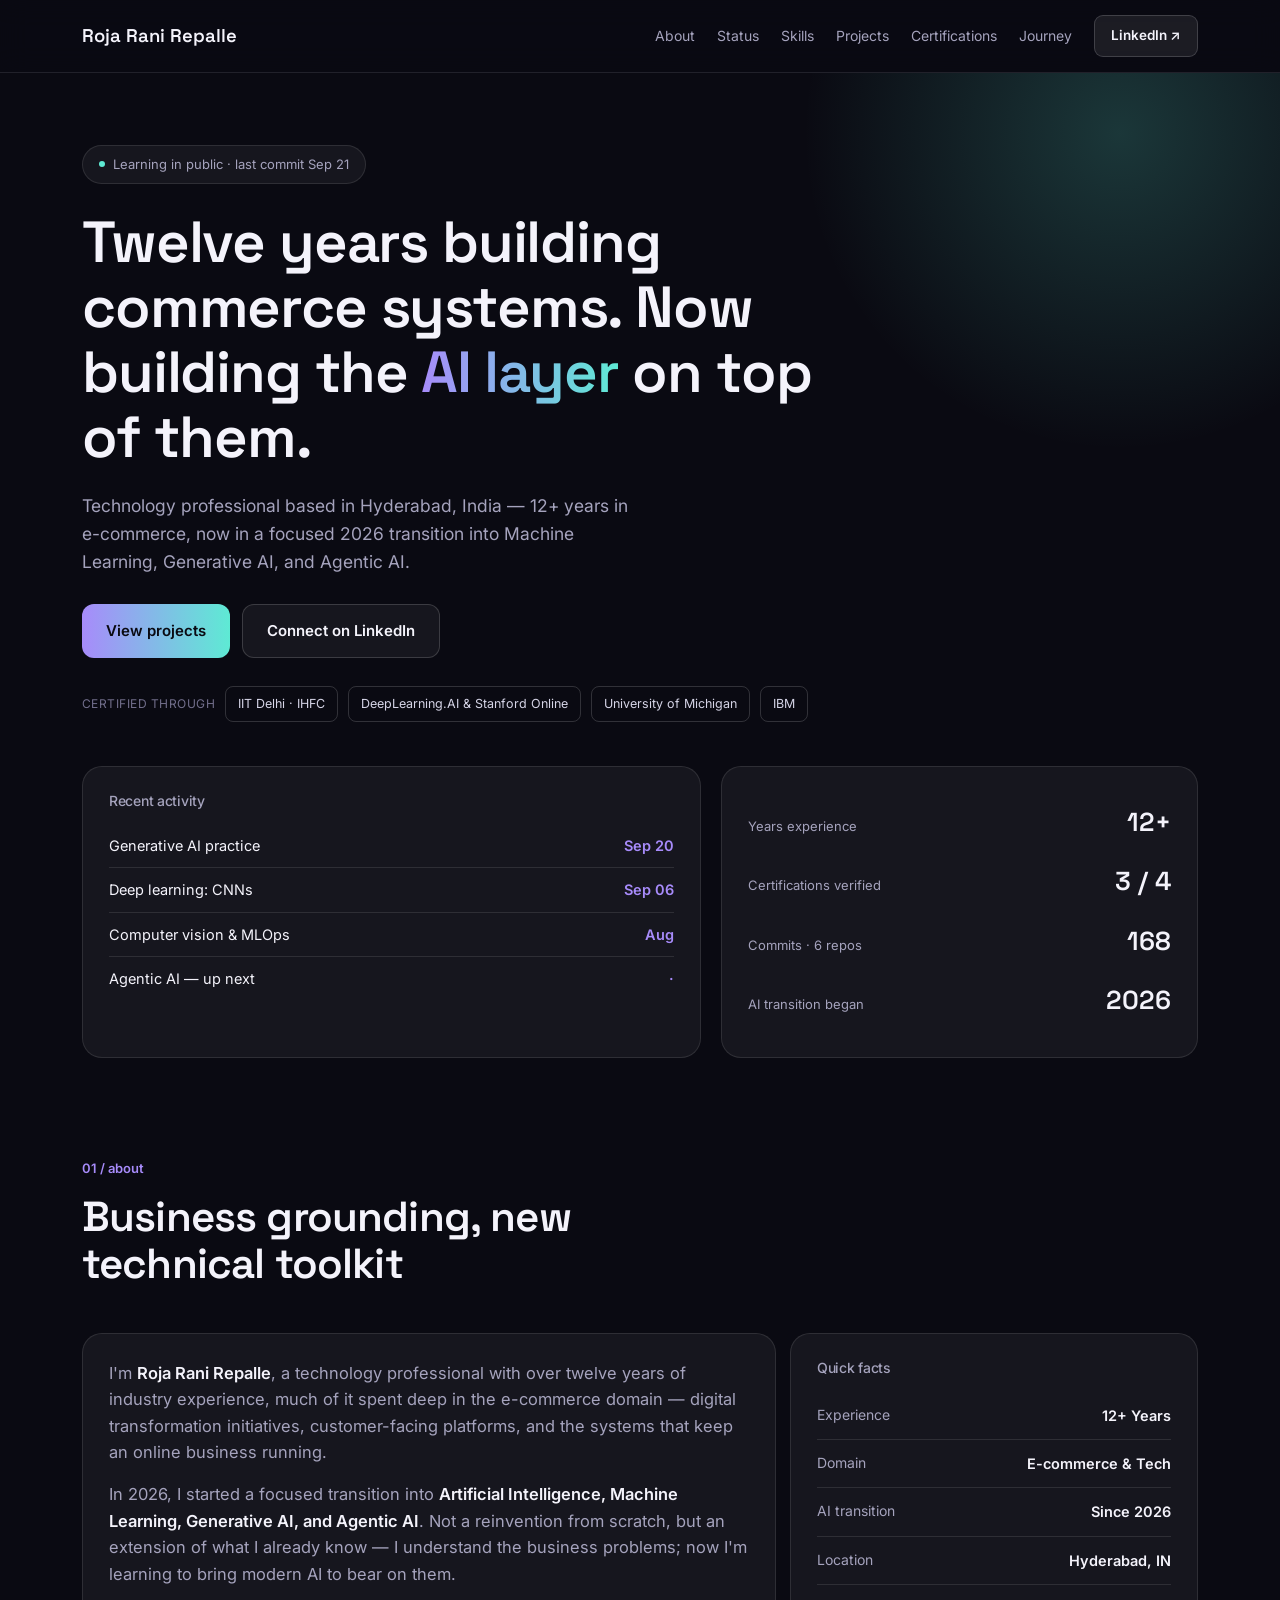
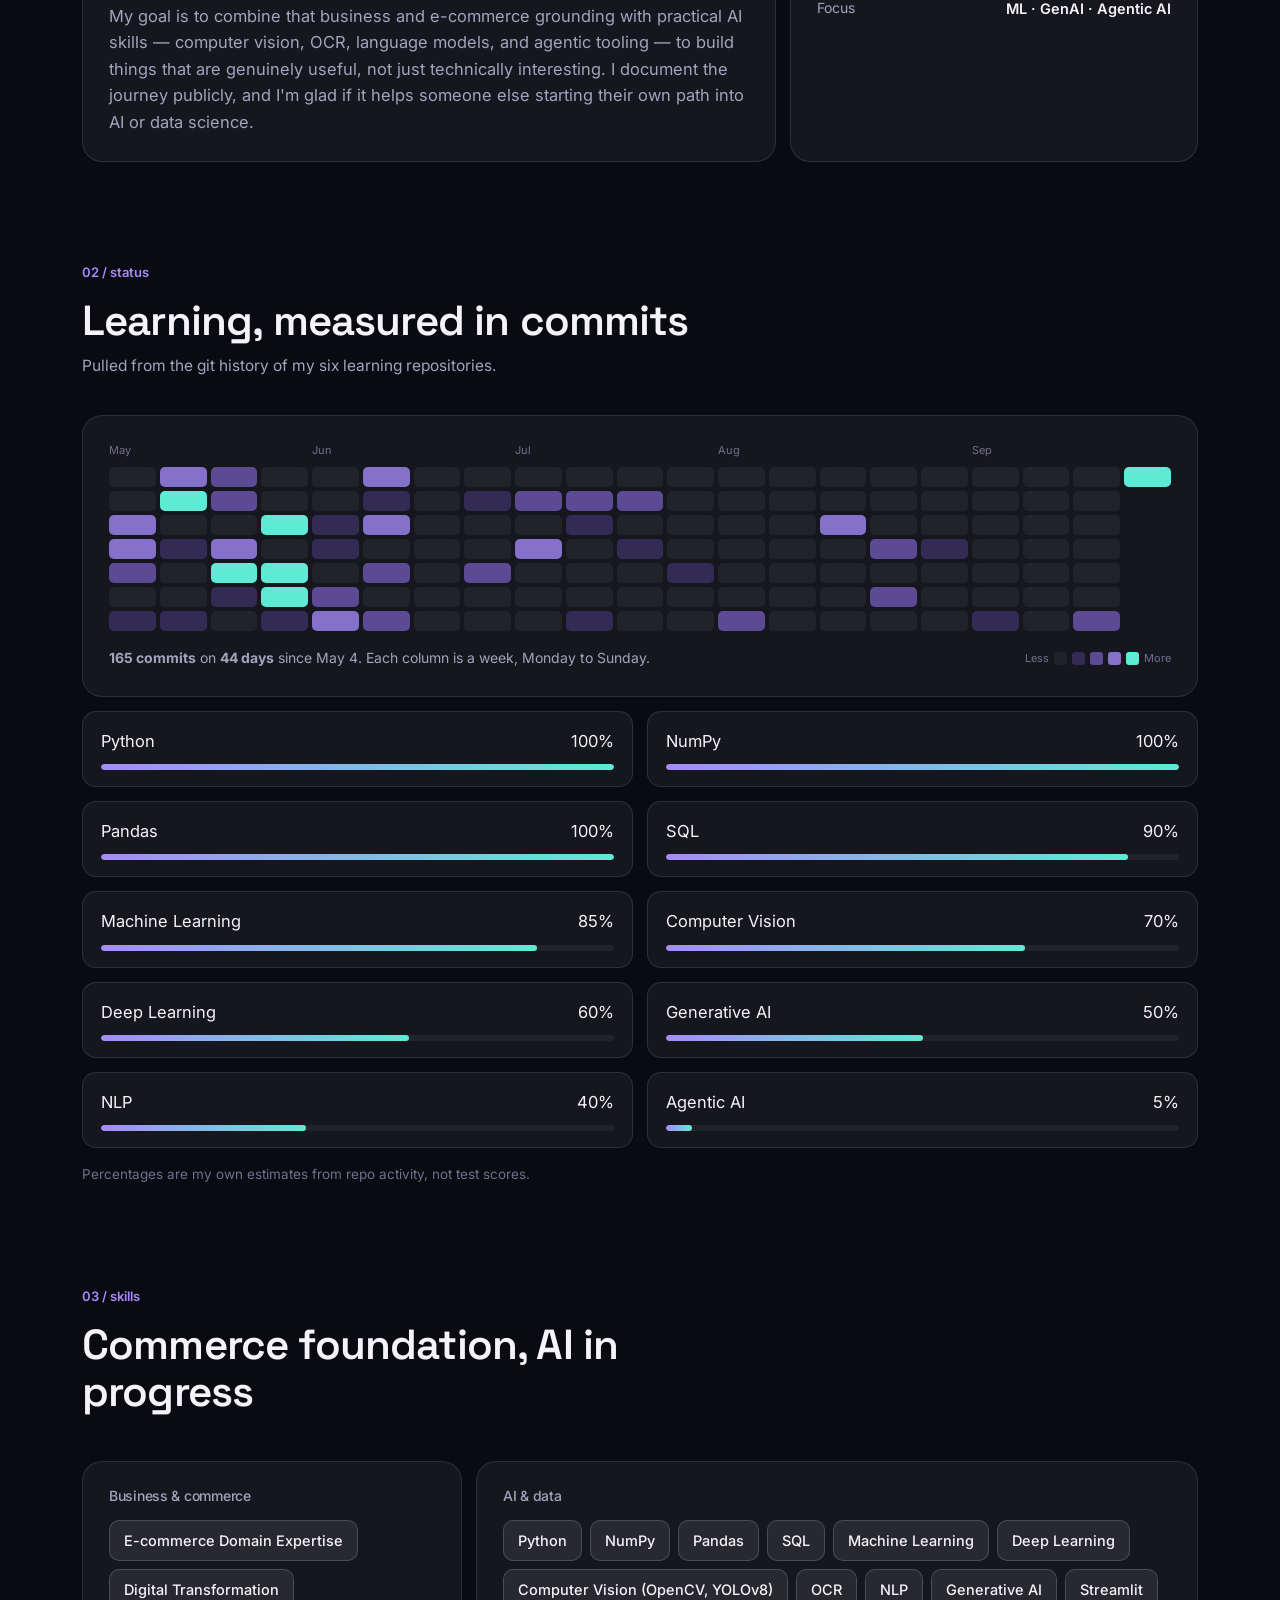
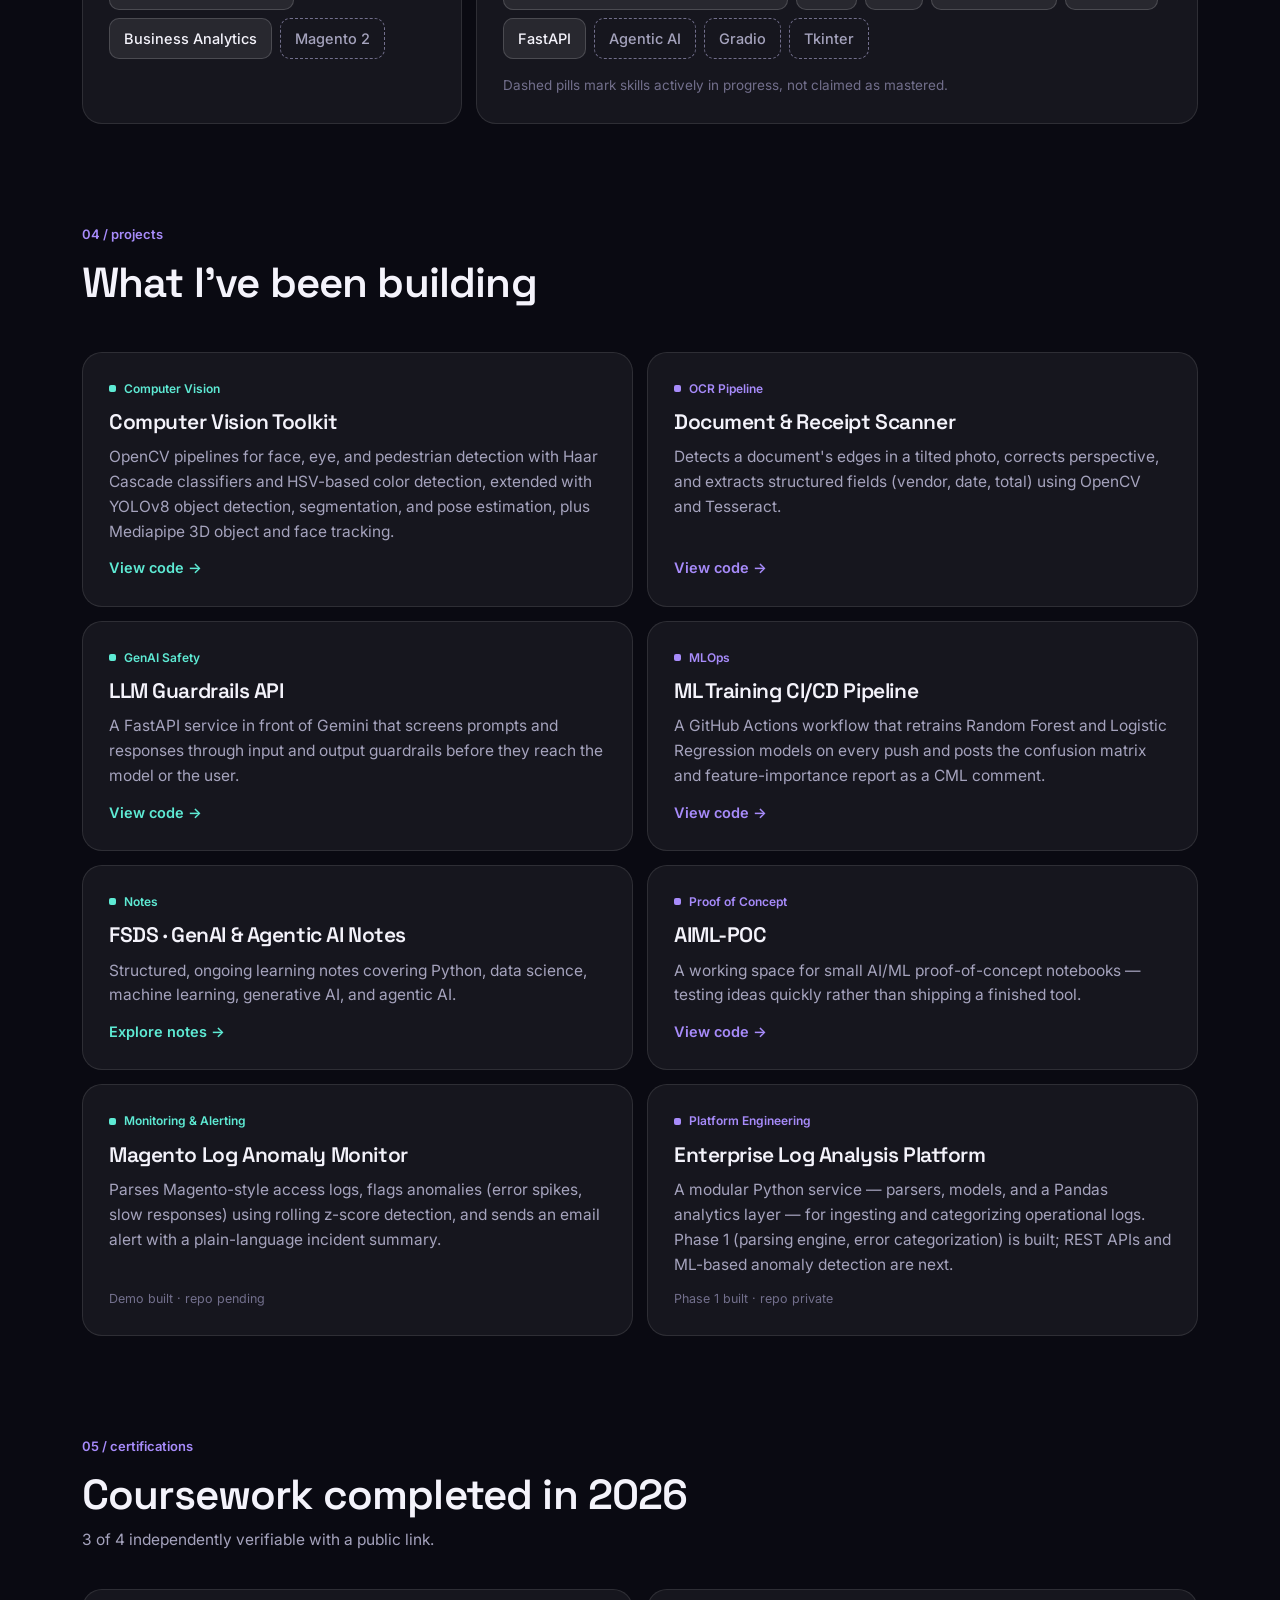
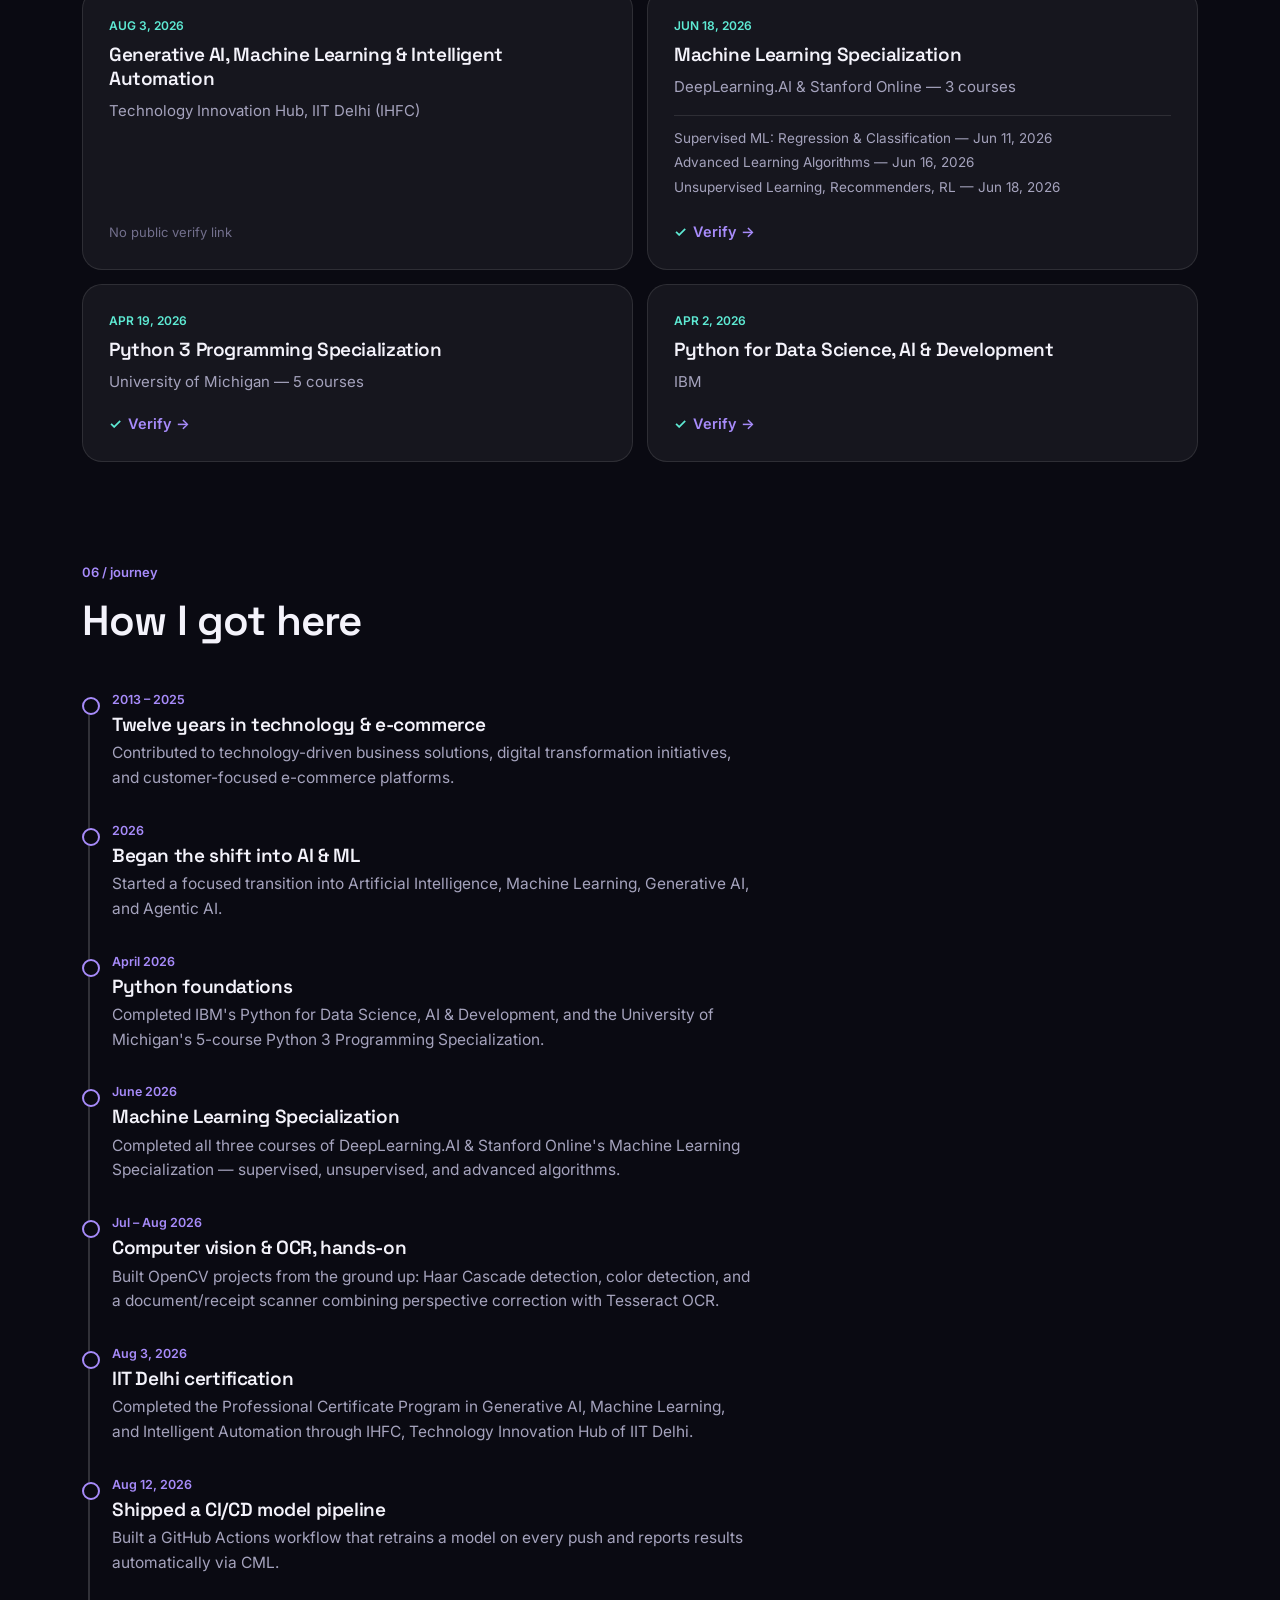
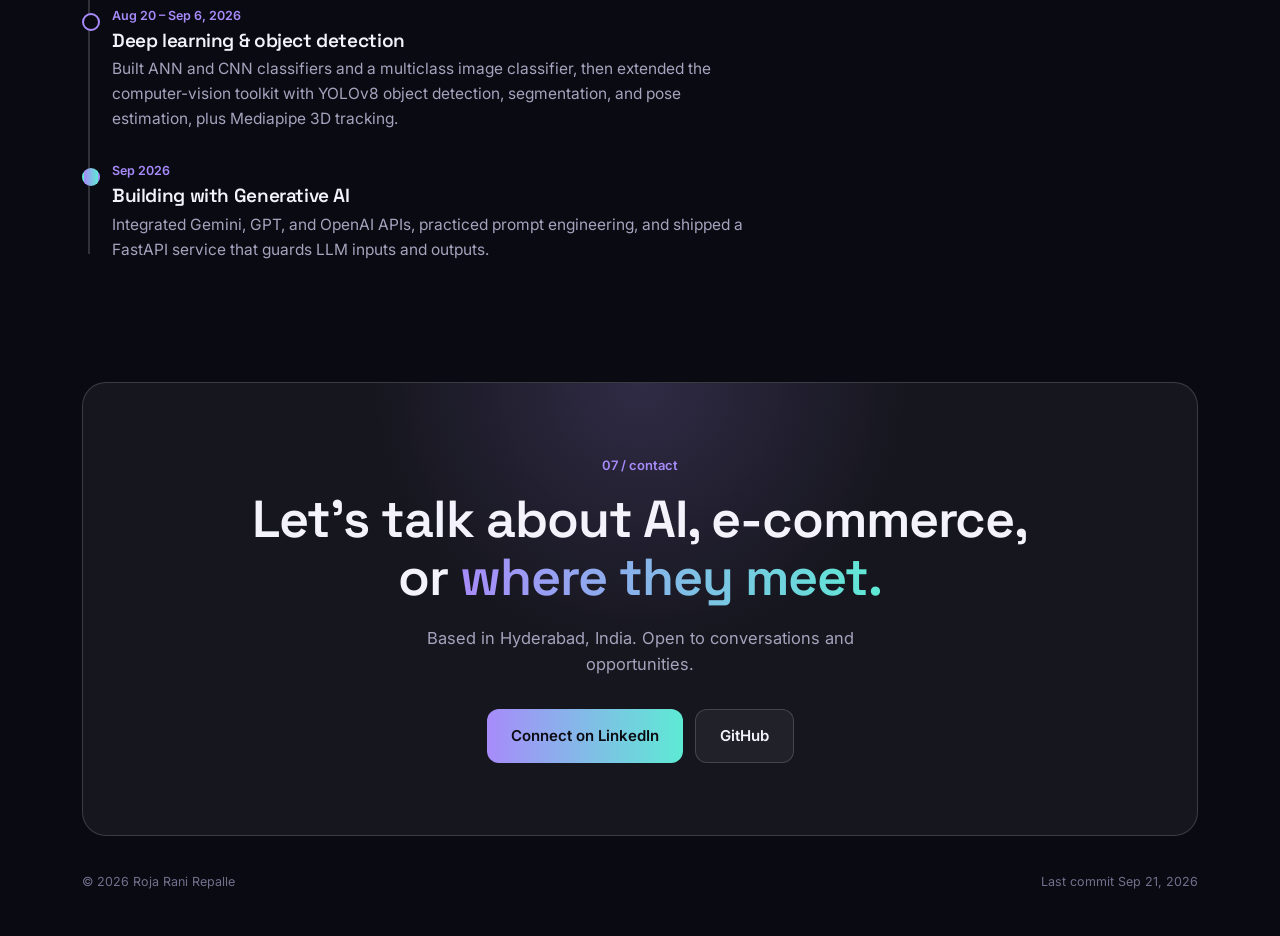
==== commit eda7bbe5: "Refresh portfolio site theme (violet/teal palette, updated fonts and favicon) (nightly auto-commit 2" ====
--- a/index.html
+++ b/index.html
@@ -6,7 +6,7 @@
 <title>Roja Rani Repalle — Portfolio</title>
 <meta name="description" content="Roja Rani Repalle: 12+ years in e-commerce and technology, now building with AI, Machine Learning, and Agentic AI.">
 <meta name="color-scheme" content="dark">
-<meta name="theme-color" content="#0b0e11">
+<meta name="theme-color" content="#0a0a12">
 <meta property="og:type" content="website">
 <meta property="og:title" content="Roja Rani Repalle — Portfolio">
 <meta property="og:description" content="12+ years in e-commerce and technology, now building with AI, Machine Learning, and Agentic AI.">
@@ -14,214 +14,174 @@
 <meta name="twitter:card" content="summary">
 <meta name="twitter:title" content="Roja Rani Repalle — Portfolio">
 <meta name="twitter:description" content="12+ years in e-commerce and technology, now building with AI, Machine Learning, and Agentic AI.">
-<link rel="icon" href="data:image/svg+xml,%3Csvg xmlns='http://www.w3.org/2000/svg' viewBox='0 0 64 64'%3E%3Crect width='64' height='64' rx='14' fill='%23b8f34a'/%3E%3Ctext x='32' y='43' font-family='monospace' font-weight='700' font-size='30' fill='%230b0e11' text-anchor='middle'%3ERR%3C/text%3E%3C/svg%3E">
+<link rel="icon" href="data:image/svg+xml,%3Csvg xmlns='http://www.w3.org/2000/svg' viewBox='0 0 64 64'%3E%3Cdefs%3E%3ClinearGradient id='g' x1='0' y1='0' x2='1' y2='1'%3E%3Cstop offset='0' stop-color='%23a78bfa'/%3E%3Cstop offset='1' stop-color='%235eead4'/%3E%3C/linearGradient%3E%3C/defs%3E%3Crect width='64' height='64' rx='14' fill='%230a0a12'/%3E%3Ctext x='32' y='43' font-family='sans-serif' font-weight='700' font-size='28' fill='url(%23g)' text-anchor='middle'%3ERR%3C/text%3E%3C/svg%3E">
 <link rel="preconnect" href="https://fonts.googleapis.com">
 <link rel="preconnect" href="https://fonts.gstatic.com" crossorigin>
-<link href="https://fonts.googleapis.com/css2?family=Geist:wght@400;500;600;700&family=Geist+Mono:wght@400;500&display=swap" rel="stylesheet">
+<link href="https://fonts.googleapis.com/css2?family=Space+Grotesk:wght@500;600;700&family=Inter:wght@400;500;600&display=swap" rel="stylesheet">
 <style>
   :root{
     color-scheme:dark;
-    --bg:#0b0e11;
-    --surface:#12171c;
-    --surface-2:#171d23;
-    --line:#232b33;
-    --line-strong:#2e3842;
-    --text:#eef2f5;
-    --muted:#9aa6b0;
-    --faint:#7d8993;
-    --lime:#b8f34a;
-    --cyan:#56d4e8;
-    --amber:#ffb454;
+    --bg:#0a0a12;
+    --surface:rgba(255,255,255,0.05);
+    --surface-2:rgba(255,255,255,0.08);
+    --border:rgba(255,255,255,0.1);
+    --border-strong:rgba(255,255,255,0.16);
+    --text:#f4f3fb;
+    --muted:#a5a3bd;
+    --faint:#726f8c;
+    --violet:#a78bfa;
+    --cyan:#5eead4;
+    --grad:linear-gradient(90deg,var(--violet),var(--cyan));
     --heat-0:rgba(255,255,255,0.05);
-    --heat-1:#2b4a16;
-    --heat-2:#4f8a1c;
-    --heat-3:#86c331;
-    --heat-4:#b8f34a;
-    --sans:'Geist',system-ui,-apple-system,sans-serif;
-    --mono:'Geist Mono',ui-monospace,Menlo,monospace;
-    --r:14px;
+    --heat-1:#332a56;
+    --heat-2:#5c4a94;
+    --heat-3:#8571c9;
+    --heat-4:#5eead4;
+    --disp:'Space Grotesk',sans-serif;
+    --sans:'Inter',system-ui,sans-serif;
+    --r:20px;
   }
   *{box-sizing:border-box;}
-  html{scroll-behavior:smooth; scroll-padding-top:84px;}
-  body{
-    margin:0; background:var(--bg); color:var(--text);
-    font-family:var(--sans); font-size:16.5px; line-height:1.6; -webkit-font-smoothing:antialiased;
-  }
-  a{color:inherit;}
-  a:focus-visible, button:focus-visible{outline:2px solid var(--lime); outline-offset:3px; border-radius:6px;}
-  h1,h2,h3{margin:0; font-weight:600; letter-spacing:-0.02em; line-height:1.1;}
+  html{scroll-behavior:smooth; scroll-padding-top:88px;}
+  body{margin:0;background:var(--bg);color:var(--text);font-family:var(--sans);font-size:16.5px;line-height:1.6;-webkit-font-smoothing:antialiased;}
+  a{color:inherit;text-decoration:none;}
+  a:focus-visible, button:focus-visible{outline:2px solid var(--cyan); outline-offset:3px; border-radius:6px;}
+  h1,h2,h3{margin:0; font-family:var(--disp); font-weight:600; letter-spacing:-0.02em; line-height:1.12;}
   p{margin:0;}
   .wrap{max-width:1180px; margin:0 auto; padding:0 32px;}
   @media (max-width:700px){.wrap{padding:0 18px;}}
-  .mono{font-family:var(--mono);}
-  .hl{color:var(--lime);}
-  @media (prefers-reduced-motion: reduce){
-    html{scroll-behavior:auto;}
-    *{animation:none !important; transition:none !important;}
-  }
-
-  .skip-link{position:absolute; left:16px; top:-60px; background:var(--lime); color:var(--bg); padding:12px 20px; font-weight:600; border-radius:8px; text-decoration:none; z-index:100;}
+  .grad-text{background:var(--grad); -webkit-background-clip:text; background-clip:text; color:transparent;}
+  @media (prefers-reduced-motion: reduce){html{scroll-behavior:auto;} *{animation:none !important; transition:none !important;}}
+
+  .skip-link{position:absolute; left:16px; top:-60px; background:var(--text); color:var(--bg); padding:12px 20px; font-weight:600; border-radius:8px; z-index:100;}
   .skip-link:focus{top:12px;}
 
-  /* header */
-  header{position:sticky; top:0; z-index:50; background:rgba(11,14,17,0.82); backdrop-filter:blur(14px); border-bottom:1px solid var(--line);}
-  .bar{display:flex; align-items:center; justify-content:space-between; height:68px; gap:16px;}
-  .brand{display:flex; align-items:center; gap:12px; text-decoration:none; font-weight:600; letter-spacing:-0.01em;}
-  .logo{width:34px; height:34px; border-radius:9px; background:var(--lime); color:var(--bg); display:grid; place-items:center; font-family:var(--mono); font-weight:500; font-size:14px;}
-  nav.links{display:flex; gap:4px; align-items:center;}
-  nav.links a{font-size:14.5px; color:var(--muted); text-decoration:none; padding:8px 12px; border-radius:8px; transition:color .15s, background .15s;}
-  nav.links a:hover{color:var(--text); background:var(--surface-2);}
-  nav.links a.cta-link{color:var(--bg); background:var(--lime); font-weight:600; margin-left:8px;}
-  nav.links a.cta-link:hover{background:#cdfb72;}
-  .nav-toggle{display:none; background:var(--surface); border:1px solid var(--line-strong); color:var(--text); font:inherit; font-size:14px; padding:8px 14px; border-radius:8px; cursor:pointer;}
+  header{position:sticky; top:0; z-index:50; background:rgba(10,10,18,0.78); backdrop-filter:blur(14px); border-bottom:1px solid var(--border);}
+  .bar{display:flex; align-items:center; justify-content:space-between; height:72px; gap:16px;}
+  .brand{font-family:var(--disp); font-weight:600; font-size:18.5px;}
+  nav.links{display:flex; gap:22px; align-items:center; font-size:14px; color:var(--muted);}
+  nav.links a:hover{color:var(--text);}
+  .navcta{background:var(--surface-2); border:1px solid var(--border-strong); border-radius:9px; padding:9px 16px; font-size:13.5px; font-weight:600; color:var(--text);}
+  .navcta:hover{border-color:var(--cyan);}
+  .nav-toggle{display:none; background:var(--surface); border:1px solid var(--border-strong); color:var(--text); font:inherit; font-size:14px; padding:8px 14px; border-radius:8px; cursor:pointer;}
   @media (max-width:960px){
-    nav.links{position:absolute; top:68px; left:0; right:0; background:var(--bg); flex-direction:column; align-items:stretch; padding:10px 18px 18px; border-bottom:1px solid var(--line); display:none;}
+    nav.links{position:absolute; top:72px; left:0; right:0; background:var(--bg); flex-direction:column; align-items:stretch; padding:10px 18px 18px; border-bottom:1px solid var(--border); display:none;}
     nav.links.open{display:flex;}
-    nav.links a{padding:13px 12px;}
-    nav.links a.cta-link{margin:8px 0 0; text-align:center;}
+    nav.links a{padding:13px 4px;}
+    nav.links .navcta{margin-top:8px; text-align:center;}
     .nav-toggle{display:block;}
   }
 
-  /* hero */
-  .hero{position:relative; padding:84px 0 0; overflow:hidden;}
-  .hero::before{content:""; position:absolute; inset:0; background-image:linear-gradient(var(--line) 1px, transparent 1px), linear-gradient(90deg, var(--line) 1px, transparent 1px); background-size:56px 56px; opacity:.35; mask-image:radial-gradient(ellipse 70% 60% at 30% 20%, #000 20%, transparent 75%); -webkit-mask-image:radial-gradient(ellipse 70% 60% at 30% 20%, #000 20%, transparent 75%);}
-  .hero::after{content:""; position:absolute; width:620px; height:620px; right:-160px; top:-220px; background:radial-gradient(circle, rgba(184,243,74,0.14), transparent 65%); pointer-events:none;}
+  .hero{position:relative; padding:72px 0 0; overflow:hidden;}
+  .hero .orb{position:absolute; width:640px; height:640px; right:-160px; top:-260px; background:radial-gradient(circle, rgba(94,234,212,.2), transparent 70%); pointer-events:none;}
   .hero .wrap{position:relative; z-index:1;}
-  .hero-grid{display:grid; grid-template-columns:1.25fr 1fr; gap:56px; align-items:center;}
-  @media (max-width:980px){.hero-grid{grid-template-columns:minmax(0,1fr); gap:44px;}}
-  .badge{display:inline-flex; align-items:center; gap:9px; font-family:var(--mono); font-size:12.5px; color:var(--muted); border:1px solid var(--line-strong); background:rgba(18,23,28,.8); padding:7px 14px; border-radius:999px; margin-bottom:26px;}
-  .badge::before{content:""; width:7px; height:7px; border-radius:50%; background:var(--lime); box-shadow:0 0 0 4px rgba(184,243,74,.18);}
-  .hero h1{font-size:clamp(40px,5.8vw,76px); line-height:1.03; letter-spacing:-0.035em; font-weight:650;}
-  .hero-sub{max-width:560px; margin:26px 0 34px; font-size:18px; color:var(--muted);}
+  .badge{display:inline-flex; align-items:center; gap:8px; font-size:13px; color:var(--muted); border:1px solid var(--border); background:var(--surface); padding:8px 16px; border-radius:99px; margin-bottom:26px;}
+  .dot{width:6px; height:6px; border-radius:50%; background:var(--cyan); display:block;}
+  .hero h1{font-size:clamp(38px,5.4vw,58px); max-width:800px;}
+  .hero-sub{color:var(--muted); font-size:17.5px; max-width:560px; margin:22px 0 28px; line-height:1.6;}
   .cta{display:flex; flex-wrap:wrap; gap:12px;}
-  .btn{display:inline-flex; align-items:center; gap:8px; font-weight:600; font-size:15px; text-decoration:none; padding:13px 22px; border-radius:10px; border:1px solid var(--line-strong); transition:transform .15s, background .15s, border-color .15s;}
-  .btn:hover{transform:translateY(-2px);}
-  .btn-lime{background:var(--lime); color:var(--bg); border-color:var(--lime);}
-  .btn-lime:hover{background:#cdfb72;}
-  .btn-ghost{background:var(--surface); color:var(--text);}
-  .btn-ghost:hover{border-color:var(--lime);}
-
-  .term{background:var(--surface); border:1px solid var(--line-strong); border-radius:var(--r); overflow:hidden; box-shadow:0 30px 60px -30px rgba(0,0,0,.7);}
-  .term-bar{display:flex; align-items:center; gap:7px; padding:12px 16px; border-bottom:1px solid var(--line); background:var(--surface-2);}
-  .term-bar i{width:10px; height:10px; border-radius:50%; background:var(--line-strong); display:block;}
-  .term-bar span{margin-left:10px; font-family:var(--mono); font-size:12px; color:var(--faint);}
-  .term-body{padding:18px 18px 20px; font-family:var(--mono); font-size:13px; line-height:1.75;}
-  .term-body .prompt{color:var(--lime); margin-bottom:6px;}
-  .term-body .prompt em{font-style:normal; color:var(--muted);}
-  .log{display:grid; grid-template-columns:62px 52px 1fr; gap:10px; align-items:baseline;}
-  .log .h{color:var(--amber);}
-  .log .d{color:var(--faint);}
-  .log .m{color:var(--text); overflow-wrap:anywhere;}
-  .cursor{display:inline-block; width:8px; height:15px; background:var(--lime); vertical-align:-3px; animation:blink 1.1s steps(1) infinite;}
-  @keyframes blink{50%{opacity:0;}}
-
-  .tiles{display:grid; grid-template-columns:repeat(4,1fr); gap:14px; margin-top:64px;}
-  @media (max-width:820px){.tiles{grid-template-columns:1fr 1fr;}}
-  .tile{background:var(--surface); border:1px solid var(--line); border-radius:var(--r); padding:22px 22px 20px;}
-  .tile .n{font-size:clamp(34px,4vw,48px); font-weight:650; letter-spacing:-0.03em; line-height:1;}
-  .tile .l{margin-top:10px; font-size:13.5px; color:var(--muted);}
-  .tile:nth-child(1) .n{color:var(--lime);} .tile:nth-child(2) .n{color:var(--cyan);} .tile:nth-child(3) .n{color:var(--amber);}
-
-  /* sections */
-  section{padding:104px 0 0;}
-  .eyebrow{font-family:var(--mono); font-size:12.5px; color:var(--lime); letter-spacing:.02em; margin-bottom:14px; display:block;}
-  .sec-title{font-size:clamp(30px,3.6vw,46px); max-width:720px; margin-bottom:12px;}
-  .sec-sub{color:var(--muted); max-width:560px; margin-bottom:40px; font-size:16px;}
-  .sec-title + .sec-space{height:36px;}
-  .card{background:var(--surface); border:1px solid var(--line); border-radius:var(--r); padding:28px;}
-  .card h3{font-size:14px; font-family:var(--mono); font-weight:500; color:var(--muted); letter-spacing:.02em; margin-bottom:18px;}
-
-  /* about */
-  .about-grid{display:grid; grid-template-columns:minmax(0,1.7fr) minmax(0,1fr); gap:14px;}
+  .btn{display:inline-flex; align-items:center; gap:8px; padding:14px 24px; border-radius:12px; font-weight:600; font-size:15px;}
+  .btn1{background:var(--grad); color:#0a0a12;}
+  .btn2{border:1px solid var(--border-strong); background:var(--surface);}
+  .btn2:hover{border-color:var(--cyan);}
+  .certified{display:flex; align-items:center; gap:10px; flex-wrap:wrap; margin-top:28px;}
+  .certified .lbl{font-size:12px; color:var(--faint); text-transform:uppercase; letter-spacing:.04em;}
+  .chip{font-size:12.5px; color:#d5d4e6; border:1px solid var(--border-strong); border-radius:8px; padding:7px 12px;}
+  .panel{margin-top:44px; display:grid; grid-template-columns:1.3fr 1fr; gap:20px;}
+  @media (max-width:860px){.panel{grid-template-columns:minmax(0,1fr);}}
+  .card{background:var(--surface); border:1px solid var(--border); border-radius:var(--r); padding:26px;}
+  .card h3{font-size:14px; font-family:var(--sans); font-weight:500; color:var(--muted); margin-bottom:16px;}
+  .row{display:flex; justify-content:space-between; align-items:baseline; padding:10px 0; border-bottom:1px solid var(--border); font-size:14.5px;}
+  .row:last-child{border:0; padding-bottom:0;}
+  .row b{color:var(--violet); font-weight:600; white-space:nowrap;}
+  .statline{display:flex; justify-content:space-between; align-items:baseline; padding:9px 0;}
+  .statline .l{font-size:13px; color:var(--muted);}
+  .statline .n{font-family:var(--disp); font-size:26px; font-weight:600;}
+
+  section{padding:100px 0 0;}
+  .eyebrow{display:block; font-size:13px; color:var(--violet); margin-bottom:14px; font-weight:600;}
+  .sec-title{font-size:clamp(28px,3.4vw,42px); max-width:680px; margin-bottom:10px;}
+  .sec-sub{color:var(--muted); max-width:560px; margin-bottom:36px; font-size:15.5px;}
+
+  .about-grid{display:grid; grid-template-columns:1.7fr 1fr; gap:14px;}
   @media (max-width:900px){.about-grid{grid-template-columns:minmax(0,1fr);}}
-  .about-grid .prose p{color:var(--muted); margin-bottom:18px; max-width:680px;}
-  .about-grid .prose p:last-child{margin-bottom:0;}
-  .about-grid .prose strong{color:var(--text); font-weight:600;}
-  dl.facts{margin:0;}
-  dl.facts div{display:flex; justify-content:space-between; gap:16px; padding:13px 0; border-bottom:1px solid var(--line);}
-  dl.facts div:last-child{border-bottom:0; padding-bottom:0;}
+  .prose p{color:var(--muted); margin-bottom:16px; max-width:660px;}
+  .prose p:last-child{margin-bottom:0;}
+  .prose strong{color:var(--text); font-weight:600;}
+  dl.facts div{display:flex; justify-content:space-between; gap:16px; padding:12px 0; border-bottom:1px solid var(--border);}
+  dl.facts div:last-child{border:0; padding-bottom:0;}
   dl.facts dt{color:var(--muted); font-size:14px;}
   dl.facts dd{margin:0; font-weight:600; text-align:right; font-size:14.5px;}
 
-  /* status */
-  .heat-box{max-width:100%; overflow-x:auto; padding-bottom:6px;}
-  .heat-months{display:grid; grid-template-columns:repeat(21,minmax(14px,1fr)); gap:4px; font-family:var(--mono); font-size:11px; color:var(--faint); margin-bottom:8px; white-space:nowrap;}
-  .heat{display:grid; grid-template-columns:repeat(21,minmax(14px,1fr)); grid-template-rows:repeat(7,22px); grid-auto-flow:column; gap:4px;}
+  .heat-box{max-width:100%; overflow-x:auto;}
+  .heat-months{display:grid; grid-template-columns:repeat(21,minmax(14px,1fr)); gap:4px; font-size:11px; color:var(--faint); margin-bottom:8px;}
+  .heat{display:grid; grid-template-columns:repeat(21,minmax(14px,1fr)); grid-template-rows:repeat(7,20px); grid-auto-flow:column; gap:4px;}
   .heat i{display:block; border-radius:5px; background:var(--heat-0);}
   .heat i.l1{background:var(--heat-1);} .heat i.l2{background:var(--heat-2);} .heat i.l3{background:var(--heat-3);} .heat i.l4{background:var(--heat-4);}
   .heat-foot{display:flex; justify-content:space-between; align-items:center; flex-wrap:wrap; gap:12px; margin-top:16px;}
   .heat-foot p{font-size:14px; color:var(--muted);}
-  .legend{display:flex; align-items:center; gap:5px; font-family:var(--mono); font-size:11px; color:var(--faint);}
+  .legend{display:flex; align-items:center; gap:5px; font-size:11px; color:var(--faint);}
   .legend i{width:13px; height:13px; border-radius:3px; display:block; background:var(--heat-0);}
   .bars-grid{display:grid; grid-template-columns:repeat(2,minmax(0,1fr)); gap:14px; margin-top:14px;}
   @media (max-width:760px){.bars-grid{grid-template-columns:minmax(0,1fr);}}
-  .bar-item{background:var(--surface); border:1px solid var(--line); border-radius:12px; padding:16px 18px;}
-  .bar-item .top{display:flex; justify-content:space-between; align-items:baseline; margin-bottom:12px;}
-  .bar-item .nm{font-weight:500;}
-  .bar-item .pc{font-family:var(--mono); font-size:13px;}
+  .bar-item{background:var(--surface); border:1px solid var(--border); border-radius:14px; padding:16px 18px;}
+  .bar-item .top{display:flex; justify-content:space-between; align-items:baseline; margin-bottom:10px;}
   .bar-item .tr{height:6px; background:var(--heat-0); border-radius:99px; overflow:hidden; display:block;}
-  .bar-item .tr b{display:block; height:100%; border-radius:99px; background:var(--lime);}
-  .bar-item.c .tr b{background:var(--cyan);} .bar-item.a .tr b{background:var(--amber);}
+  .bar-item .tr b{display:block; height:100%; border-radius:99px; background:var(--grad);}
   .note{font-size:13.5px; color:var(--faint); margin-top:16px;}
 
-  /* skills */
   .skills-grid{display:grid; grid-template-columns:minmax(0,1fr) minmax(0,1.9fr); gap:14px;}
   @media (max-width:900px){.skills-grid{grid-template-columns:minmax(0,1fr);}}
   .chips{display:flex; flex-wrap:wrap; gap:8px;}
-  .chip{font-size:14.5px; padding:7px 13px; border-radius:9px; background:var(--surface-2); border:1px solid var(--line-strong); font-weight:500;}
-  .chip.learning{background:transparent; border-style:dashed; border-color:var(--faint); color:var(--muted);}
-
-  /* projects */
+  .pill{font-size:14.5px; padding:8px 14px; border-radius:10px; background:var(--surface-2); border:1px solid var(--border-strong); font-weight:500;}
+  .pill.learning{background:transparent; border-style:dashed; border-color:var(--faint); color:var(--muted);}
+
   .proj-grid{display:grid; grid-template-columns:repeat(2,minmax(0,1fr)); gap:14px;}
   @media (max-width:820px){.proj-grid{grid-template-columns:minmax(0,1fr);}}
-  .proj{display:flex; flex-direction:column; gap:14px; background:var(--surface); border:1px solid var(--line); border-radius:var(--r); padding:26px; position:relative; transition:border-color .2s, transform .2s, background .2s; --c:var(--lime);}
-  .proj:hover{border-color:var(--c); transform:translateY(-3px); background:var(--surface-2);}
-  .proj.c{--c:var(--cyan);} .proj.a{--c:var(--amber);}
-  .proj .tag{font-family:var(--mono); font-size:12px; color:var(--c); display:flex; align-items:center; gap:8px;}
-  .proj .tag::before{content:""; width:8px; height:8px; border-radius:2px; background:var(--c);}
-  .proj h3{font-size:22px; letter-spacing:-0.02em;}
+  .proj{display:flex; flex-direction:column; gap:12px; background:var(--surface); border:1px solid var(--border); border-radius:var(--r); padding:26px; transition:border-color .2s, transform .2s; --c:var(--violet);}
+  .proj:hover{border-color:var(--c); transform:translateY(-3px);}
+  .proj.c{--c:var(--cyan);}
+  .proj .tag{font-size:12px; color:var(--c); display:flex; align-items:center; gap:8px; font-weight:600;}
+  .proj .tag::before{content:""; width:7px; height:7px; border-radius:2px; background:var(--c);}
+  .proj h3{font-size:21px;}
   .proj p{color:var(--muted); font-size:15.5px; flex-grow:1;}
-  .stack{display:flex; flex-wrap:wrap; gap:6px;}
-  .stack span{font-family:var(--mono); font-size:11.5px; color:var(--muted); background:rgba(255,255,255,.05); padding:3px 9px; border-radius:6px;}
-  .proj .go{font-weight:600; font-size:14.5px; text-decoration:none; color:var(--c); width:fit-content; display:inline-flex; gap:8px;}
+  .proj .go{font-weight:600; font-size:14.5px; color:var(--c); width:fit-content;}
   .proj .go:hover{text-decoration:underline; text-underline-offset:4px;}
-  .proj .state{font-family:var(--mono); font-size:12px; color:var(--faint);}
-
-  /* certs */
+  .proj .state{font-size:12.5px; color:var(--faint);}
+
   .cert-grid{display:grid; grid-template-columns:repeat(2,minmax(0,1fr)); gap:14px;}
   @media (max-width:820px){.cert-grid{grid-template-columns:minmax(0,1fr);}}
-  .cert{background:var(--surface); border:1px solid var(--line); border-radius:var(--r); padding:26px; display:flex; flex-direction:column; gap:8px;}
-  .cert .dt{font-family:var(--mono); font-size:12px; color:var(--cyan);}
-  .cert h3{font-size:20px; line-height:1.25;}
+  .cert{background:var(--surface); border:1px solid var(--border); border-radius:var(--r); padding:26px; display:flex; flex-direction:column; gap:8px;}
+  .cert .dt{font-size:12px; color:var(--cyan); font-weight:600;}
+  .cert h3{font-size:19px; line-height:1.25;}
   .cert .iss{color:var(--muted); font-size:15px;}
-  .cert .sub{margin-top:8px; padding-top:12px; border-top:1px solid var(--line); font-size:13.5px; color:var(--muted);}
+  .cert .sub{margin-top:8px; padding-top:12px; border-top:1px solid var(--border); font-size:13.5px; color:var(--muted);}
   .cert .sub div{margin-bottom:3px;}
-  .cert .go{margin-top:auto; padding-top:10px; font-weight:600; font-size:14.5px; color:var(--lime); text-decoration:none; width:fit-content;}
+  .cert .go{margin-top:auto; padding-top:10px; font-weight:600; font-size:14.5px; color:var(--violet); width:fit-content; display:flex; align-items:center; gap:6px;}
   .cert .go:hover{text-decoration:underline; text-underline-offset:4px;}
-
-  /* journey */
+  .cert .go.ok::before{content:"✓"; color:var(--cyan);}
+  .cert .none{margin-top:auto; padding-top:10px; font-size:13px; color:var(--faint);}
+
   .tl{list-style:none; margin:0; padding:0 0 0 30px; position:relative; max-width:860px;}
-  .tl::before{content:""; position:absolute; left:6px; top:8px; bottom:8px; width:2px; background:linear-gradient(var(--line-strong), var(--line-strong)); }
+  .tl::before{content:""; position:absolute; left:6px; top:8px; bottom:8px; width:2px; background:var(--border-strong);}
   .tl li{position:relative; padding-bottom:30px;}
   .tl li:last-child{padding-bottom:0;}
-  .tl li::before{content:""; position:absolute; left:-30px; top:7px; width:14px; height:14px; border-radius:50%; background:var(--bg); border:2px solid var(--lime);}
-  .tl li.new::before{background:var(--lime); box-shadow:0 0 0 5px rgba(184,243,74,.16);}
-  .tl .dt{font-family:var(--mono); font-size:12.5px; color:var(--lime); margin-bottom:4px;}
-  .tl h3{font-size:20px; margin-bottom:6px;}
+  .tl li::before{content:""; position:absolute; left:-30px; top:7px; width:14px; height:14px; border-radius:50%; background:var(--bg); border:2px solid var(--violet);}
+  .tl li.new::before{background:var(--grad); border-color:transparent;}
+  .tl .dt{font-size:12.5px; color:var(--violet); margin-bottom:4px; font-weight:600;}
+  .tl h3{font-size:19px; margin-bottom:6px;}
   .tl p{color:var(--muted); font-size:15.5px; max-width:640px;}
 
-  /* contact */
-  .contact-box{margin-top:120px; position:relative; overflow:hidden; background:var(--surface); border:1px solid var(--line-strong); border-radius:24px; padding:72px 48px; text-align:center;}
-  .contact-box::before{content:""; position:absolute; left:50%; top:-260px; width:640px; height:520px; transform:translateX(-50%); background:radial-gradient(circle, rgba(184,243,74,.16), transparent 65%); pointer-events:none;}
+  .contact-box{margin-top:120px; position:relative; overflow:hidden; background:var(--surface); border:1px solid var(--border-strong); border-radius:24px; padding:72px 48px; text-align:center;}
+  .contact-box .orb{position:absolute; left:50%; top:-260px; width:640px; height:520px; transform:translateX(-50%); background:radial-gradient(circle, rgba(167,139,250,.18), transparent 65%); pointer-events:none;}
   .contact-box > *{position:relative;}
-  .contact-box h2{font-size:clamp(32px,5vw,60px); letter-spacing:-0.035em; max-width:820px; margin:0 auto 18px; line-height:1.05;}
+  .contact-box h2{font-size:clamp(30px,4.6vw,52px); max-width:820px; margin:0 auto 18px;}
   .contact-box p{color:var(--muted); max-width:460px; margin:0 auto 32px;}
   .contact-box .cta{justify-content:center;}
   @media (max-width:700px){.contact-box{padding:52px 22px; border-radius:18px;}}
-  footer{padding:36px 0 44px; color:var(--faint); font-family:var(--mono); font-size:12.5px;}
+  footer{padding:36px 0 44px; color:var(--faint); font-size:12.5px;}
   footer .wrap{display:flex; justify-content:space-between; gap:12px; flex-wrap:wrap;}
 
-  /* reveal */
   .js .rv{opacity:0; transform:translateY(16px); transition:opacity .6s ease, transform .6s ease;}
   .js .rv.in{opacity:1; transform:none;}
 </style>
@@ -233,7 +193,7 @@
 
 <header>
   <div class="wrap bar">
-    <a href="#top" class="brand"><span class="logo" aria-hidden="true">RR</span>Roja Rani Repalle</a>
+    <a href="#top" class="brand">Roja Rani Repalle</a>
     <nav class="links" id="navLinks" aria-label="Primary">
       <a href="#about">About</a>
       <a href="#status">Status</a>
@@ -241,7 +201,7 @@
       <a href="#projects">Projects</a>
       <a href="#certifications">Certifications</a>
       <a href="#journey">Journey</a>
-      <a class="cta-link" href="#contact">Contact</a>
+      <a class="navcta" href="https://www.linkedin.com/in/repallerojarani" target="_blank" rel="noopener">LinkedIn ↗</a>
     </nav>
     <button class="nav-toggle" id="navToggle" aria-label="Toggle navigation" aria-expanded="false" aria-controls="navLinks">Menu</button>
   </div>
@@ -250,38 +210,35 @@
 <main id="top">
 
   <div class="hero">
-    <div class="wrap">
-      <div class="hero-grid">
-        <div>
-          <span class="badge">Learning in public · last commit Sep 21</span>
-          <h1>Twelve years building commerce systems. Now building the <span class="hl">AI layer</span> on top of them.</h1>
-          <p class="hero-sub">I'm Roja Rani Repalle — a technology professional based in Hyderabad, India, combining over a decade of e-commerce and business experience with a focused 2026 transition into Machine Learning, Generative AI, and Agentic AI.</p>
-          <div class="cta">
-            <a class="btn btn-lime" href="#projects">View projects →</a>
-            <a class="btn btn-ghost" href="#contact">Get in touch</a>
-          </div>
-        </div>
-        <div class="term" role="group" aria-label="Recent learning commits">
-          <div class="term-bar"><i></i><i></i><i></i><span>learning-repo — git log</span></div>
-          <div class="term-body">
-            <div class="prompt">$ <em>git log --oneline</em></div>
-            <div class="log"><span class="h">3972361</span><span class="d">Sep 20</span><span class="m">Reorganize GenAI LLM files into Langchain subfolder, add prompt engineering notebooks</span></div>
-            <div class="log"><span class="h">60c5377</span><span class="d">Sep 20</span><span class="m">Gen AI Practice</span></div>
-            <div class="log"><span class="h">91db746</span><span class="d">Sep 06</span><span class="m">DL CNN</span></div>
-            <div class="log"><span class="h">1ca1107</span><span class="d">Aug 27</span><span class="m">Multiclass classification in DL</span></div>
-            <div class="log"><span class="h">a2581fa</span><span class="d">Aug 22</span><span class="m">Opencv color detection practice</span></div>
-            <div class="log"><span class="h">16952de</span><span class="d">Aug 20</span><span class="m">Opencv practice</span></div>
-            <div class="log"><span class="h">b4b9d6b</span><span class="d">Aug 20</span><span class="m">DL basics</span></div>
-            <div class="log"><span class="h">eabc54b</span><span class="d">Aug 20</span><span class="m">DL basics</span></div>
-            <div class="prompt" style="margin-top:8px">$ <span class="cursor" aria-hidden="true"></span></div>
-          </div>
-        </div>
-      </div>
-      <div class="tiles">
-        <div class="tile rv"><div class="n">12+</div><div class="l">Years experience</div></div>
-        <div class="tile rv"><div class="n">4</div><div class="l">AI/ML certifications</div></div>
-        <div class="tile rv"><div class="n">159</div><div class="l">Commits across 6 repos</div></div>
-        <div class="tile rv"><div class="n">2026</div><div class="l">Began AI transition</div></div>
+    <div class="orb"></div>
+    <div class="wrap">
+      <span class="badge"><span class="dot"></span>Learning in public · last commit Sep 21</span>
+      <h1>Twelve years building commerce systems. Now building the <span class="grad-text">AI layer</span> on top of them.</h1>
+      <p class="hero-sub">Technology professional based in Hyderabad, India — 12+ years in e-commerce, now in a focused 2026 transition into Machine Learning, Generative AI, and Agentic AI.</p>
+      <div class="cta">
+        <a class="btn btn1" href="#projects">View projects</a>
+        <a class="btn btn2" href="https://www.linkedin.com/in/repallerojarani" target="_blank" rel="noopener">Connect on LinkedIn</a>
+      </div>
+      <div class="certified">
+        <span class="lbl">Certified through</span>
+        <span class="chip">IIT Delhi · IHFC</span>
+        <span class="chip">DeepLearning.AI &amp; Stanford Online</span>
+        <span class="chip">University of Michigan</span>
+        <span class="chip">IBM</span>
+      </div>
+      <div class="panel">
+        <div class="card rv"><h3>Recent activity</h3>
+          <div class="row"><span>Generative AI practice</span><b>Sep 20</b></div>
+          <div class="row"><span>Deep learning: CNNs</span><b>Sep 06</b></div>
+          <div class="row"><span>Computer vision &amp; MLOps</span><b>Aug</b></div>
+          <div class="row"><span>Agentic AI — up next</span><b>·</b></div>
+        </div>
+        <div class="card rv">
+          <div class="statline"><span class="l">Years experience</span><span class="n">12+</span></div>
+          <div class="statline"><span class="l">Certifications verified</span><span class="n">3 / 4</span></div>
+          <div class="statline"><span class="l">Commits · 6 repos</span><span class="n">168</span></div>
+          <div class="statline"><span class="l">AI transition began</span><span class="n">2026</span></div>
+        </div>
       </div>
     </div>
   </div>
@@ -290,7 +247,7 @@
     <div class="wrap">
       <span class="eyebrow">01 / about</span>
       <h2 class="sec-title" id="about-heading">Business grounding, new technical toolkit</h2>
-      <div class="sec-space"></div>
+      <div style="height:36px"></div>
       <div class="about-grid">
         <div class="card prose rv">
           <p>I'm <strong>Roja Rani Repalle</strong>, a technology professional with over twelve years of industry experience, much of it spent deep in the e-commerce domain — digital transformation initiatives, customer-facing platforms, and the systems that keep an online business running.</p>
@@ -298,7 +255,7 @@
           <p>My goal is to combine that business and e-commerce grounding with practical AI skills — computer vision, OCR, language models, and agentic tooling — to build things that are genuinely useful, not just technically interesting. I document the journey publicly, and I'm glad if it helps someone else starting their own path into AI or data science.</p>
         </div>
         <div class="card rv">
-          <h3>quick_facts</h3>
+          <h3>Quick facts</h3>
           <dl class="facts">
             <div><dt>Experience</dt><dd>12+ Years</dd></div>
             <div><dt>Domain</dt><dd>E-commerce &amp; Tech</dd></div>
@@ -317,26 +274,26 @@
       <h2 class="sec-title" id="status-heading">Learning, measured in commits</h2>
       <p class="sec-sub">Pulled from the git history of my six learning repositories.</p>
       <div class="card rv">
-        <div class="heat-box" role="img" aria-label="Commit activity by day, May 4 to Sep 21, 2026: 44 active days and 156 commits.">
+        <div class="heat-box" role="img" aria-label="Commit activity by day, May 4 to Sep 21, 2026: 44 active days and 165 commits.">
           <div class="heat-months" aria-hidden="true"><span>May</span><span></span><span></span><span></span><span>Jun</span><span></span><span></span><span></span><span>Jul</span><span></span><span></span><span></span><span>Aug</span><span></span><span></span><span></span><span></span><span>Sep</span><span></span><span></span><span></span></div>
-          <div class="heat" aria-hidden="true"><i class="l0" title="0 commits on May 4"></i><i class="l0" title="0 commits on May 5"></i><i class="l3" title="6 commits on May 6"></i><i class="l3" title="4 commits on May 7"></i><i class="l2" title="2 commits on May 8"></i><i class="l0" title="0 commits on May 9"></i><i class="l1" title="1 commit on May 10"></i><i class="l3" title="5 commits on May 11"></i><i class="l4" title="16 commits on May 12"></i><i class="l0" title="0 commits on May 13"></i><i class="l1" title="1 commit on May 14"></i><i class="l0" title="0 commits on May 15"></i><i class="l0" title="0 commits on May 16"></i><i class="l1" title="1 commit on May 17"></i><i class="l2" title="3 commits on May 18"></i><i class="l2" title="3 commits on May 19"></i><i class="l0" title="0 commits on May 20"></i><i class="l3" title="7 commits on May 21"></i><i class="l4" title="8 commits on May 22"></i><i class="l1" title="1 commit on May 23"></i><i class="l0" title="0 commits on May 24"></i><i class="l0" title="0 commits on May 25"></i><i class="l0" title="0 commits on May 26"></i><i class="l4" title="9 commits on May 27"></i><i class="l0" title="0 commits on May 28"></i><i class="l4" title="8 commits on May 29"></i><i class="l4" title="14 commits on May 30"></i><i class="l1" title="1 commit on May 31"></i><i class="l0" title="0 commits on Jun 1"></i><i class="l0" title="0 commits on Jun 2"></i><i class="l1" title="1 commit on Jun 3"></i><i class="l1" title="1 commit on Jun 4"></i><i class="l0" title="0 commits on Jun 5"></i><i class="l2" title="2 commits on Jun 6"></i><i class="l3" title="5 commits on Jun 7"></i><i class="l3" title="4 commits on Jun 8"></i><i class="l1" title="1 commit on Jun 9"></i><i class="l3" title="4 commits on Jun 10"></i><i class="l0" title="0 commits on Jun 11"></i><i class="l2" title="3 commits on Jun 12"></i><i class="l0" title="0 commits on Jun 13"></i><i class="l2" title="2 commits on Jun 14"></i><i class="l0" title="0 commits on Jun 15"></i><i class="l0" title="0 commits on Jun 16"></i><i class="l0" title="0 commits on Jun 17"></i><i class="l0" title="0 commits on Jun 18"></i><i class="l0" title="0 commits on Jun 19"></i><i class="l0" title="0 commits on Jun 20"></i><i class="l0" title="0 commits on Jun 21"></i><i class="l0" title="0 commits on Jun 22"></i><i class="l1" title="1 commit on Jun 23"></i><i class="l0" title="0 commits on Jun 24"></i><i class="l0" title="0 commits on Jun 25"></i><i class="l2" title="3 commits on Jun 26"></i><i class="l0" title="0 commits on Jun 27"></i><i class="l0" title="0 commits on Jun 28"></i><i class="l0" title="0 commits on Jun 29"></i><i class="l2" title="3 commits on Jun 30"></i><i class="l0" title="0 commits on Jul 1"></i><i class="l3" title="5 commits on Jul 2"></i><i class="l0" title="0 commits on Jul 3"></i><i class="l0" title="0 commits on Jul 4"></i><i class="l0" title="0 commits on Jul 5"></i><i class="l0" title="0 commits on Jul 6"></i><i class="l2" title="3 commits on Jul 7"></i><i class="l1" title="1 commit on Jul 8"></i><i class="l0" title="0 commits on Jul 9"></i><i class="l0" title="0 commits on Jul 10"></i><i class="l0" title="0 commits on Jul 11"></i><i class="l1" title="1 commit on Jul 12"></i><i class="l0" title="0 commits on Jul 13"></i><i class="l2" title="2 commits on Jul 14"></i><i class="l0" title="0 commits on Jul 15"></i><i class="l1" title="1 commit on Jul 16"></i><i class="l0" title="0 commits on Jul 17"></i><i class="l0" title="0 commits on Jul 18"></i><i class="l0" title="0 commits on Jul 19"></i><i class="l0" title="0 commits on Jul 20"></i><i class="l0" title="0 commits on Jul 21"></i><i class="l0" title="0 commits on Jul 22"></i><i class="l0" title="0 commits on Jul 23"></i><i class="l1" title="1 commit on Jul 24"></i><i class="l0" title="0 commits on Jul 25"></i><i class="l0" title="0 commits on Jul 26"></i><i class="l0" title="0 commits on Jul 27"></i><i class="l0" title="0 commits on Jul 28"></i><i class="l0" title="0 commits on Jul 29"></i><i class="l0" title="0 commits on Jul 30"></i><i class="l0" title="0 commits on Jul 31"></i><i class="l0" title="0 commits on Aug 1"></i><i class="l2" title="2 commits on Aug 2"></i><i class="l0" title="0 commits on Aug 3"></i><i class="l0" title="0 commits on Aug 4"></i><i class="l0" title="0 commits on Aug 5"></i><i class="l0" title="0 commits on Aug 6"></i><i class="l0" title="0 commits on Aug 7"></i><i class="l0" title="0 commits on Aug 8"></i><i class="l0" title="0 commits on Aug 9"></i><i class="l0" title="0 commits on Aug 10"></i><i class="l0" title="0 commits on Aug 11"></i><i class="l3" title="7 commits on Aug 12"></i><i class="l0" title="0 commits on Aug 13"></i><i class="l0" title="0 commits on Aug 14"></i><i class="l0" title="0 commits on Aug 15"></i><i class="l0" title="0 commits on Aug 16"></i><i class="l0" title="0 commits on Aug 17"></i><i class="l0" title="0 commits on Aug 18"></i><i class="l0" title="0 commits on Aug 19"></i><i class="l2" title="3 commits on Aug 20"></i><i class="l0" title="0 commits on Aug 21"></i><i class="l2" title="2 commits on Aug 22"></i><i class="l0" title="0 commits on Aug 23"></i><i class="l0" title="0 commits on Aug 24"></i><i class="l0" title="0 commits on Aug 25"></i><i class="l0" title="0 commits on Aug 26"></i><i class="l1" title="1 commit on Aug 27"></i><i class="l0" title="0 commits on Aug 28"></i><i class="l0" title="0 commits on Aug 29"></i><i class="l0" title="0 commits on Aug 30"></i><i class="l0" title="0 commits on Aug 31"></i><i class="l0" title="0 commits on Sep 1"></i><i class="l0" title="0 commits on Sep 2"></i><i class="l0" title="0 commits on Sep 3"></i><i class="l0" title="0 commits on Sep 4"></i><i class="l0" title="0 commits on Sep 5"></i><i class="l1" title="1 commit on Sep 6"></i><i class="l0" title="0 commits on Sep 7"></i><i class="l0" title="0 commits on Sep 8"></i><i class="l0" title="0 commits on Sep 9"></i><i class="l0" title="0 commits on Sep 10"></i><i class="l0" title="0 commits on Sep 11"></i><i class="l0" title="0 commits on Sep 12"></i><i class="l0" title="0 commits on Sep 13"></i><i class="l0" title="0 commits on Sep 14"></i><i class="l0" title="0 commits on Sep 15"></i><i class="l0" title="0 commits on Sep 16"></i><i class="l0" title="0 commits on Sep 17"></i><i class="l0" title="0 commits on Sep 18"></i><i class="l0" title="0 commits on Sep 19"></i><i class="l2" title="3 commits on Sep 20"></i><i class="l2" title="3 commits on Sep 21"></i><i style="visibility:hidden"></i><i style="visibility:hidden"></i><i style="visibility:hidden"></i><i style="visibility:hidden"></i><i style="visibility:hidden"></i><i style="visibility:hidden"></i></div>
+          <div class="heat" aria-hidden="true"><i class="l0" title="0 commits on May 4"></i><i class="l0" title="0 commits on May 5"></i><i class="l3" title="6 commits on May 6"></i><i class="l3" title="4 commits on May 7"></i><i class="l2" title="2 commits on May 8"></i><i class="l0" title="0 commits on May 9"></i><i class="l1" title="1 commit on May 10"></i><i class="l3" title="5 commits on May 11"></i><i class="l4" title="16 commits on May 12"></i><i class="l0" title="0 commits on May 13"></i><i class="l1" title="1 commit on May 14"></i><i class="l0" title="0 commits on May 15"></i><i class="l0" title="0 commits on May 16"></i><i class="l1" title="1 commit on May 17"></i><i class="l2" title="3 commits on May 18"></i><i class="l2" title="3 commits on May 19"></i><i class="l0" title="0 commits on May 20"></i><i class="l3" title="7 commits on May 21"></i><i class="l4" title="8 commits on May 22"></i><i class="l1" title="1 commit on May 23"></i><i class="l0" title="0 commits on May 24"></i><i class="l0" title="0 commits on May 25"></i><i class="l0" title="0 commits on May 26"></i><i class="l4" title="9 commits on May 27"></i><i class="l0" title="0 commits on May 28"></i><i class="l4" title="8 commits on May 29"></i><i class="l4" title="14 commits on May 30"></i><i class="l1" title="1 commit on May 31"></i><i class="l0" title="0 commits on Jun 1"></i><i class="l0" title="0 commits on Jun 2"></i><i class="l1" title="1 commit on Jun 3"></i><i class="l1" title="1 commit on Jun 4"></i><i class="l0" title="0 commits on Jun 5"></i><i class="l2" title="2 commits on Jun 6"></i><i class="l3" title="5 commits on Jun 7"></i><i class="l3" title="4 commits on Jun 8"></i><i class="l1" title="1 commit on Jun 9"></i><i class="l3" title="4 commits on Jun 10"></i><i class="l0" title="0 commits on Jun 11"></i><i class="l2" title="3 commits on Jun 12"></i><i class="l0" title="0 commits on Jun 13"></i><i class="l2" title="2 commits on Jun 14"></i><i class="l0" title="0 commits on Jun 15"></i><i class="l0" title="0 commits on Jun 16"></i><i class="l0" title="0 commits on Jun 17"></i><i class="l0" title="0 commits on Jun 18"></i><i class="l0" title="0 commits on Jun 19"></i><i class="l0" title="0 commits on Jun 20"></i><i class="l0" title="0 commits on Jun 21"></i><i class="l0" title="0 commits on Jun 22"></i><i class="l1" title="1 commit on Jun 23"></i><i class="l0" title="0 commits on Jun 24"></i><i class="l0" title="0 commits on Jun 25"></i><i class="l2" title="3 commits on Jun 26"></i><i class="l0" title="0 commits on Jun 27"></i><i class="l0" title="0 commits on Jun 28"></i><i class="l0" title="0 commits on Jun 29"></i><i class="l2" title="3 commits on Jun 30"></i><i class="l0" title="0 commits on Jul 1"></i><i class="l3" title="5 commits on Jul 2"></i><i class="l0" title="0 commits on Jul 3"></i><i class="l0" title="0 commits on Jul 4"></i><i class="l0" title="0 commits on Jul 5"></i><i class="l0" title="0 commits on Jul 6"></i><i class="l2" title="3 commits on Jul 7"></i><i class="l1" title="1 commit on Jul 8"></i><i class="l0" title="0 commits on Jul 9"></i><i class="l0" title="0 commits on Jul 10"></i><i class="l0" title="0 commits on Jul 11"></i><i class="l1" title="1 commit on Jul 12"></i><i class="l0" title="0 commits on Jul 13"></i><i class="l2" title="2 commits on Jul 14"></i><i class="l0" title="0 commits on Jul 15"></i><i class="l1" title="1 commit on Jul 16"></i><i class="l0" title="0 commits on Jul 17"></i><i class="l0" title="0 commits on Jul 18"></i><i class="l0" title="0 commits on Jul 19"></i><i class="l0" title="0 commits on Jul 20"></i><i class="l0" title="0 commits on Jul 21"></i><i class="l0" title="0 commits on Jul 22"></i><i class="l0" title="0 commits on Jul 23"></i><i class="l1" title="1 commit on Jul 24"></i><i class="l0" title="0 commits on Jul 25"></i><i class="l0" title="0 commits on Jul 26"></i><i class="l0" title="0 commits on Jul 27"></i><i class="l0" title="0 commits on Jul 28"></i><i class="l0" title="0 commits on Jul 29"></i><i class="l0" title="0 commits on Jul 30"></i><i class="l0" title="0 commits on Jul 31"></i><i class="l0" title="0 commits on Aug 1"></i><i class="l2" title="2 commits on Aug 2"></i><i class="l0" title="0 commits on Aug 3"></i><i class="l0" title="0 commits on Aug 4"></i><i class="l0" title="0 commits on Aug 5"></i><i class="l0" title="0 commits on Aug 6"></i><i class="l0" title="0 commits on Aug 7"></i><i class="l0" title="0 commits on Aug 8"></i><i class="l0" title="0 commits on Aug 9"></i><i class="l0" title="0 commits on Aug 10"></i><i class="l0" title="0 commits on Aug 11"></i><i class="l3" title="7 commits on Aug 12"></i><i class="l0" title="0 commits on Aug 13"></i><i class="l0" title="0 commits on Aug 14"></i><i class="l0" title="0 commits on Aug 15"></i><i class="l0" title="0 commits on Aug 16"></i><i class="l0" title="0 commits on Aug 17"></i><i class="l0" title="0 commits on Aug 18"></i><i class="l0" title="0 commits on Aug 19"></i><i class="l2" title="3 commits on Aug 20"></i><i class="l0" title="0 commits on Aug 21"></i><i class="l2" title="2 commits on Aug 22"></i><i class="l0" title="0 commits on Aug 23"></i><i class="l0" title="0 commits on Aug 24"></i><i class="l0" title="0 commits on Aug 25"></i><i class="l0" title="0 commits on Aug 26"></i><i class="l1" title="1 commit on Aug 27"></i><i class="l0" title="0 commits on Aug 28"></i><i class="l0" title="0 commits on Aug 29"></i><i class="l0" title="0 commits on Aug 30"></i><i class="l0" title="0 commits on Aug 31"></i><i class="l0" title="0 commits on Sep 1"></i><i class="l0" title="0 commits on Sep 2"></i><i class="l0" title="0 commits on Sep 3"></i><i class="l0" title="0 commits on Sep 4"></i><i class="l0" title="0 commits on Sep 5"></i><i class="l1" title="1 commit on Sep 6"></i><i class="l0" title="0 commits on Sep 7"></i><i class="l0" title="0 commits on Sep 8"></i><i class="l0" title="0 commits on Sep 9"></i><i class="l0" title="0 commits on Sep 10"></i><i class="l0" title="0 commits on Sep 11"></i><i class="l0" title="0 commits on Sep 12"></i><i class="l0" title="0 commits on Sep 13"></i><i class="l0" title="0 commits on Sep 14"></i><i class="l0" title="0 commits on Sep 15"></i><i class="l0" title="0 commits on Sep 16"></i><i class="l0" title="0 commits on Sep 17"></i><i class="l0" title="0 commits on Sep 18"></i><i class="l0" title="0 commits on Sep 19"></i><i class="l2" title="3 commits on Sep 20"></i><i class="l4" title="12 commits on Sep 21"></i><i style="visibility:hidden"></i><i style="visibility:hidden"></i><i style="visibility:hidden"></i><i style="visibility:hidden"></i><i style="visibility:hidden"></i><i style="visibility:hidden"></i></div>
         </div>
         <div class="heat-foot">
-          <p><b>156 commits</b> on <b>44 days</b> since May 4. Each column is a week, Monday to Sunday.</p>
+          <p><b>165 commits</b> on <b>44 days</b> since May 4. Each column is a week, Monday to Sunday.</p>
           <div class="legend" aria-hidden="true">Less <i></i><i style="background:var(--heat-1)"></i><i style="background:var(--heat-2)"></i><i style="background:var(--heat-3)"></i><i style="background:var(--heat-4)"></i> More</div>
         </div>
       </div>
       <div class="bars-grid">
-        <div class="bar-item rv"><div class="top"><span class="nm">Python</span><span class="pc">100%</span></div><span class="tr"><b style="width:100%"></b></span></div>
-        <div class="bar-item rv"><div class="top"><span class="nm">NumPy</span><span class="pc">100%</span></div><span class="tr"><b style="width:100%"></b></span></div>
-        <div class="bar-item rv"><div class="top"><span class="nm">Pandas</span><span class="pc">100%</span></div><span class="tr"><b style="width:100%"></b></span></div>
-        <div class="bar-item rv"><div class="top"><span class="nm">SQL</span><span class="pc">90%</span></div><span class="tr"><b style="width:90%"></b></span></div>
-        <div class="bar-item rv"><div class="top"><span class="nm">Machine Learning</span><span class="pc">85%</span></div><span class="tr"><b style="width:85%"></b></span></div>
-        <div class="bar-item c rv"><div class="top"><span class="nm">Computer Vision</span><span class="pc">70%</span></div><span class="tr"><b style="width:70%"></b></span></div>
-        <div class="bar-item c rv"><div class="top"><span class="nm">Deep Learning</span><span class="pc">60%</span></div><span class="tr"><b style="width:60%"></b></span></div>
-        <div class="bar-item c rv"><div class="top"><span class="nm">Generative AI</span><span class="pc">50%</span></div><span class="tr"><b style="width:50%"></b></span></div>
-        <div class="bar-item a rv"><div class="top"><span class="nm">NLP</span><span class="pc">40%</span></div><span class="tr"><b style="width:40%"></b></span></div>
-        <div class="bar-item a rv"><div class="top"><span class="nm">Agentic AI</span><span class="pc">5%</span></div><span class="tr"><b style="width:5%"></b></span></div>
+        <div class="bar-item rv"><div class="top"><span>Python</span><span>100%</span></div><span class="tr"><b style="width:100%"></b></span></div>
+        <div class="bar-item rv"><div class="top"><span>NumPy</span><span>100%</span></div><span class="tr"><b style="width:100%"></b></span></div>
+        <div class="bar-item rv"><div class="top"><span>Pandas</span><span>100%</span></div><span class="tr"><b style="width:100%"></b></span></div>
+        <div class="bar-item rv"><div class="top"><span>SQL</span><span>90%</span></div><span class="tr"><b style="width:90%"></b></span></div>
+        <div class="bar-item rv"><div class="top"><span>Machine Learning</span><span>85%</span></div><span class="tr"><b style="width:85%"></b></span></div>
+        <div class="bar-item rv"><div class="top"><span>Computer Vision</span><span>70%</span></div><span class="tr"><b style="width:70%"></b></span></div>
+        <div class="bar-item rv"><div class="top"><span>Deep Learning</span><span>60%</span></div><span class="tr"><b style="width:60%"></b></span></div>
+        <div class="bar-item rv"><div class="top"><span>Generative AI</span><span>50%</span></div><span class="tr"><b style="width:50%"></b></span></div>
+        <div class="bar-item rv"><div class="top"><span>NLP</span><span>40%</span></div><span class="tr"><b style="width:40%"></b></span></div>
+        <div class="bar-item rv"><div class="top"><span>Agentic AI</span><span>5%</span></div><span class="tr"><b style="width:5%"></b></span></div>
       </div>
       <p class="note">Percentages are my own estimates from repo activity, not test scores.</p>
     </div>
@@ -346,37 +303,37 @@
     <div class="wrap">
       <span class="eyebrow">03 / skills</span>
       <h2 class="sec-title" id="skills-heading">Commerce foundation, AI in progress</h2>
-      <div class="sec-space"></div>
+      <div style="height:36px"></div>
       <div class="skills-grid">
         <div class="card rv">
-          <h3>business_and_commerce</h3>
+          <h3>Business &amp; commerce</h3>
           <div class="chips">
-            <span class="chip">E-commerce Domain Expertise</span>
-            <span class="chip">Digital Transformation</span>
-            <span class="chip">Business Analytics</span>
-            <span class="chip learning">Magento 2</span>
+            <span class="pill">E-commerce Domain Expertise</span>
+            <span class="pill">Digital Transformation</span>
+            <span class="pill">Business Analytics</span>
+            <span class="pill learning">Magento 2</span>
           </div>
         </div>
         <div class="card rv">
-          <h3>ai_and_data</h3>
+          <h3>AI &amp; data</h3>
           <div class="chips">
-            <span class="chip">Python</span>
-            <span class="chip">NumPy</span>
-            <span class="chip">Pandas</span>
-            <span class="chip">SQL</span>
-            <span class="chip">Machine Learning</span>
-            <span class="chip">Deep Learning</span>
-            <span class="chip">Computer Vision (OpenCV, YOLOv8)</span>
-            <span class="chip">OCR</span>
-            <span class="chip">NLP</span>
-            <span class="chip">Generative AI</span>
-            <span class="chip">Streamlit</span>
-            <span class="chip">FastAPI</span>
-            <span class="chip learning">Agentic AI</span>
-            <span class="chip learning">Gradio</span>
-            <span class="chip learning">Tkinter</span>
+            <span class="pill">Python</span>
+            <span class="pill">NumPy</span>
+            <span class="pill">Pandas</span>
+            <span class="pill">SQL</span>
+            <span class="pill">Machine Learning</span>
+            <span class="pill">Deep Learning</span>
+            <span class="pill">Computer Vision (OpenCV, YOLOv8)</span>
+            <span class="pill">OCR</span>
+            <span class="pill">NLP</span>
+            <span class="pill">Generative AI</span>
+            <span class="pill">Streamlit</span>
+            <span class="pill">FastAPI</span>
+            <span class="pill learning">Agentic AI</span>
+            <span class="pill learning">Gradio</span>
+            <span class="pill learning">Tkinter</span>
           </div>
-          <p class="note">Dashed chips mark skills actively in progress, not claimed as mastered.</p>
+          <p class="note">Dashed pills mark skills actively in progress, not claimed as mastered.</p>
         </div>
       </div>
     </div>
@@ -386,39 +343,31 @@
     <div class="wrap">
       <span class="eyebrow">04 / projects</span>
       <h2 class="sec-title" id="projects-heading">What I've been building</h2>
-      <div class="sec-space"></div>
+      <div style="height:36px"></div>
       <div class="proj-grid">
         <article class="proj c rv"><span class="tag">Computer Vision</span><h3>Computer Vision Toolkit</h3>
           <p>OpenCV pipelines for face, eye, and pedestrian detection with Haar Cascade classifiers and HSV-based color detection, extended with YOLOv8 object detection, segmentation, and pose estimation, plus Mediapipe 3D object and face tracking.</p>
-          <div class="stack"><span>OpenCV</span><span>YOLOv8</span><span>Mediapipe</span></div>
           <a class="go" href="https://github.com/rojaranirepalle/Full-Stack-Data-Science-WIth-Gen-AI-and-Agentic-AI/tree/main/DL" target="_blank" rel="noopener">View code →</a></article>
-        <article class="proj c rv"><span class="tag">OCR Pipeline</span><h3>Document &amp; Receipt Scanner</h3>
+        <article class="proj rv"><span class="tag">OCR Pipeline</span><h3>Document &amp; Receipt Scanner</h3>
           <p>Detects a document's edges in a tilted photo, corrects perspective, and extracts structured fields (vendor, date, total) using OpenCV and Tesseract.</p>
-          <div class="stack"><span>OpenCV</span><span>Tesseract</span><span>Python</span></div>
           <a class="go" href="https://github.com/rojaranirepalle/Full-Stack-Data-Science-WIth-Gen-AI-and-Agentic-AI/blob/main/DL/OCR/files/document_scanner.py" target="_blank" rel="noopener">View code →</a></article>
-        <article class="proj rv"><span class="tag">GenAI Safety</span><h3>LLM Guardrails API</h3>
+        <article class="proj c rv"><span class="tag">GenAI Safety</span><h3>LLM Guardrails API</h3>
           <p>A FastAPI service in front of Gemini that screens prompts and responses through input and output guardrails before they reach the model or the user.</p>
-          <div class="stack"><span>FastAPI</span><span>Gemini</span><span>Pydantic</span></div>
           <a class="go" href="https://github.com/rojaranirepalle/Full-Stack-Data-Science-WIth-Gen-AI-and-Agentic-AI/tree/main/AI/LLM%20Gaurdrails%20Workshop" target="_blank" rel="noopener">View code →</a></article>
-        <article class="proj a rv"><span class="tag">MLOps</span><h3>ML Training CI/CD Pipeline</h3>
+        <article class="proj rv"><span class="tag">MLOps</span><h3>ML Training CI/CD Pipeline</h3>
           <p>A GitHub Actions workflow that retrains Random Forest and Logistic Regression models on every push and posts the confusion matrix and feature-importance report as a CML comment.</p>
-          <div class="stack"><span>GitHub Actions</span><span>CML</span><span>scikit-learn</span></div>
           <a class="go" href="https://github.com/rojaranirepalle/CICD-Deployment" target="_blank" rel="noopener">View code →</a></article>
-        <article class="proj rv"><span class="tag">Notes</span><h3>FSDS · GenAI &amp; Agentic AI Notes</h3>
+        <article class="proj c rv"><span class="tag">Notes</span><h3>FSDS · GenAI &amp; Agentic AI Notes</h3>
           <p>Structured, ongoing learning notes covering Python, data science, machine learning, generative AI, and agentic AI.</p>
-          <div class="stack"><span>MkDocs</span><span>Material</span></div>
           <a class="go" href="https://rojaranirepalle.github.io/fsds-genai-agenticai-notes/" target="_blank" rel="noopener">Explore notes →</a></article>
-        <article class="proj c rv"><span class="tag">Proof of Concept</span><h3>AIML-POC</h3>
+        <article class="proj rv"><span class="tag">Proof of Concept</span><h3>AIML-POC</h3>
           <p>A working space for small AI/ML proof-of-concept notebooks — testing ideas quickly rather than shipping a finished tool.</p>
-          <div class="stack"><span>Jupyter</span><span>Pandas</span><span>scikit-learn</span></div>
           <a class="go" href="https://github.com/rojaranirepalle/AIML-POC" target="_blank" rel="noopener">View code →</a></article>
-        <article class="proj a rv"><span class="tag">Monitoring &amp; Alerting</span><h3>Magento Log Anomaly Monitor</h3>
+        <article class="proj c rv"><span class="tag">Monitoring &amp; Alerting</span><h3>Magento Log Anomaly Monitor</h3>
           <p>Parses Magento-style access logs, flags anomalies (error spikes, slow responses) using rolling z-score detection, and sends an email alert with a plain-language incident summary.</p>
-          <div class="stack"><span>Python</span><span>z-score</span><span>Email alerts</span></div>
           <span class="state">Demo built · repo pending</span></article>
         <article class="proj rv"><span class="tag">Platform Engineering</span><h3>Enterprise Log Analysis Platform</h3>
           <p>A modular Python service — parsers, models, and a Pandas analytics layer — for ingesting and categorizing operational logs. Phase 1 (parsing engine, error categorization) is built; REST APIs and ML-based anomaly detection are next.</p>
-          <div class="stack"><span>Python</span><span>Pandas</span><span>Pydantic</span><span>Pytest</span></div>
           <span class="state">Phase 1 built · repo private</span></article>
       </div>
     </div>
@@ -428,16 +377,17 @@
     <div class="wrap">
       <span class="eyebrow">05 / certifications</span>
       <h2 class="sec-title" id="certifications-heading">Coursework completed in 2026</h2>
-      <p class="sec-sub">Verified where a public link is available.</p>
+      <p class="sec-sub">3 of 4 independently verifiable with a public link.</p>
       <div class="cert-grid">
-        <div class="cert rv"><span class="dt">AUG 3, 2026</span><h3>Generative AI, Machine Learning &amp; Intelligent Automation</h3><div class="iss">Technology Innovation Hub, IIT Delhi (IHFC)</div></div>
+        <div class="cert rv"><span class="dt">AUG 3, 2026</span><h3>Generative AI, Machine Learning &amp; Intelligent Automation</h3><div class="iss">Technology Innovation Hub, IIT Delhi (IHFC)</div>
+          <span class="none">No public verify link</span></div>
         <div class="cert rv"><span class="dt">JUN 18, 2026</span><h3>Machine Learning Specialization</h3><div class="iss">DeepLearning.AI &amp; Stanford Online — 3 courses</div>
           <div class="sub"><div>Supervised ML: Regression &amp; Classification — Jun 11, 2026</div><div>Advanced Learning Algorithms — Jun 16, 2026</div><div>Unsupervised Learning, Recommenders, RL — Jun 18, 2026</div></div>
-          <a class="go" href="https://coursera.org/verify/specialization/MFPY62AISBLY" target="_blank" rel="noopener">Verify →</a></div>
+          <a class="go ok" href="https://coursera.org/verify/specialization/MFPY62AISBLY" target="_blank" rel="noopener">Verify →</a></div>
         <div class="cert rv"><span class="dt">APR 19, 2026</span><h3>Python 3 Programming Specialization</h3><div class="iss">University of Michigan — 5 courses</div>
-          <a class="go" href="https://coursera.org/verify/specialization/Q2KAPWRR9GXP" target="_blank" rel="noopener">Verify →</a></div>
+          <a class="go ok" href="https://coursera.org/verify/specialization/Q2KAPWRR9GXP" target="_blank" rel="noopener">Verify →</a></div>
         <div class="cert rv"><span class="dt">APR 2, 2026</span><h3>Python for Data Science, AI &amp; Development</h3><div class="iss">IBM</div>
-          <a class="go" href="https://coursera.org/verify/1GRLPPBGSS47" target="_blank" rel="noopener">Verify →</a></div>
+          <a class="go ok" href="https://coursera.org/verify/1GRLPPBGSS47" target="_blank" rel="noopener">Verify →</a></div>
       </div>
     </div>
   </section>
@@ -446,7 +396,7 @@
     <div class="wrap">
       <span class="eyebrow">06 / journey</span>
       <h2 class="sec-title" id="journey-heading">How I got here</h2>
-      <div class="sec-space"></div>
+      <div style="height:36px"></div>
       <ol class="tl">
         <li class="rv"><div class="dt">2013 – 2025</div><h3>Twelve years in technology &amp; e-commerce</h3><p>Contributed to technology-driven business solutions, digital transformation initiatives, and customer-focused e-commerce platforms.</p></li>
         <li class="rv"><div class="dt">2026</div><h3>Began the shift into AI &amp; ML</h3><p>Started a focused transition into Artificial Intelligence, Machine Learning, Generative AI, and Agentic AI.</p></li>
@@ -462,13 +412,14 @@
   </section>
 
   <div class="wrap">
-    <section id="contact" class="contact-box rv" aria-labelledby="contact-heading" style="padding-top:72px;">
+    <section id="contact" class="contact-box rv" aria-labelledby="contact-heading">
+      <div class="orb"></div>
       <span class="eyebrow">07 / contact</span>
-      <h2 id="contact-heading">Let's talk about AI, e&#8209;commerce, or <span class="hl">where they meet.</span></h2>
+      <h2 id="contact-heading">Let's talk about AI, e-commerce, or <span class="grad-text">where they meet.</span></h2>
       <p>Based in Hyderabad, India. Open to conversations and opportunities.</p>
       <div class="cta">
-        <a class="btn btn-lime" href="https://github.com/rojaranirepalle" target="_blank" rel="noopener">GitHub →</a>
-        <a class="btn btn-ghost" href="https://www.linkedin.com/in/repallerojarani" target="_blank" rel="noopener">LinkedIn →</a>
+        <a class="btn btn1" href="https://www.linkedin.com/in/repallerojarani" target="_blank" rel="noopener">Connect on LinkedIn</a>
+        <a class="btn btn2" href="https://github.com/rojaranirepalle" target="_blank" rel="noopener">GitHub</a>
       </div>
     </section>
   </div>
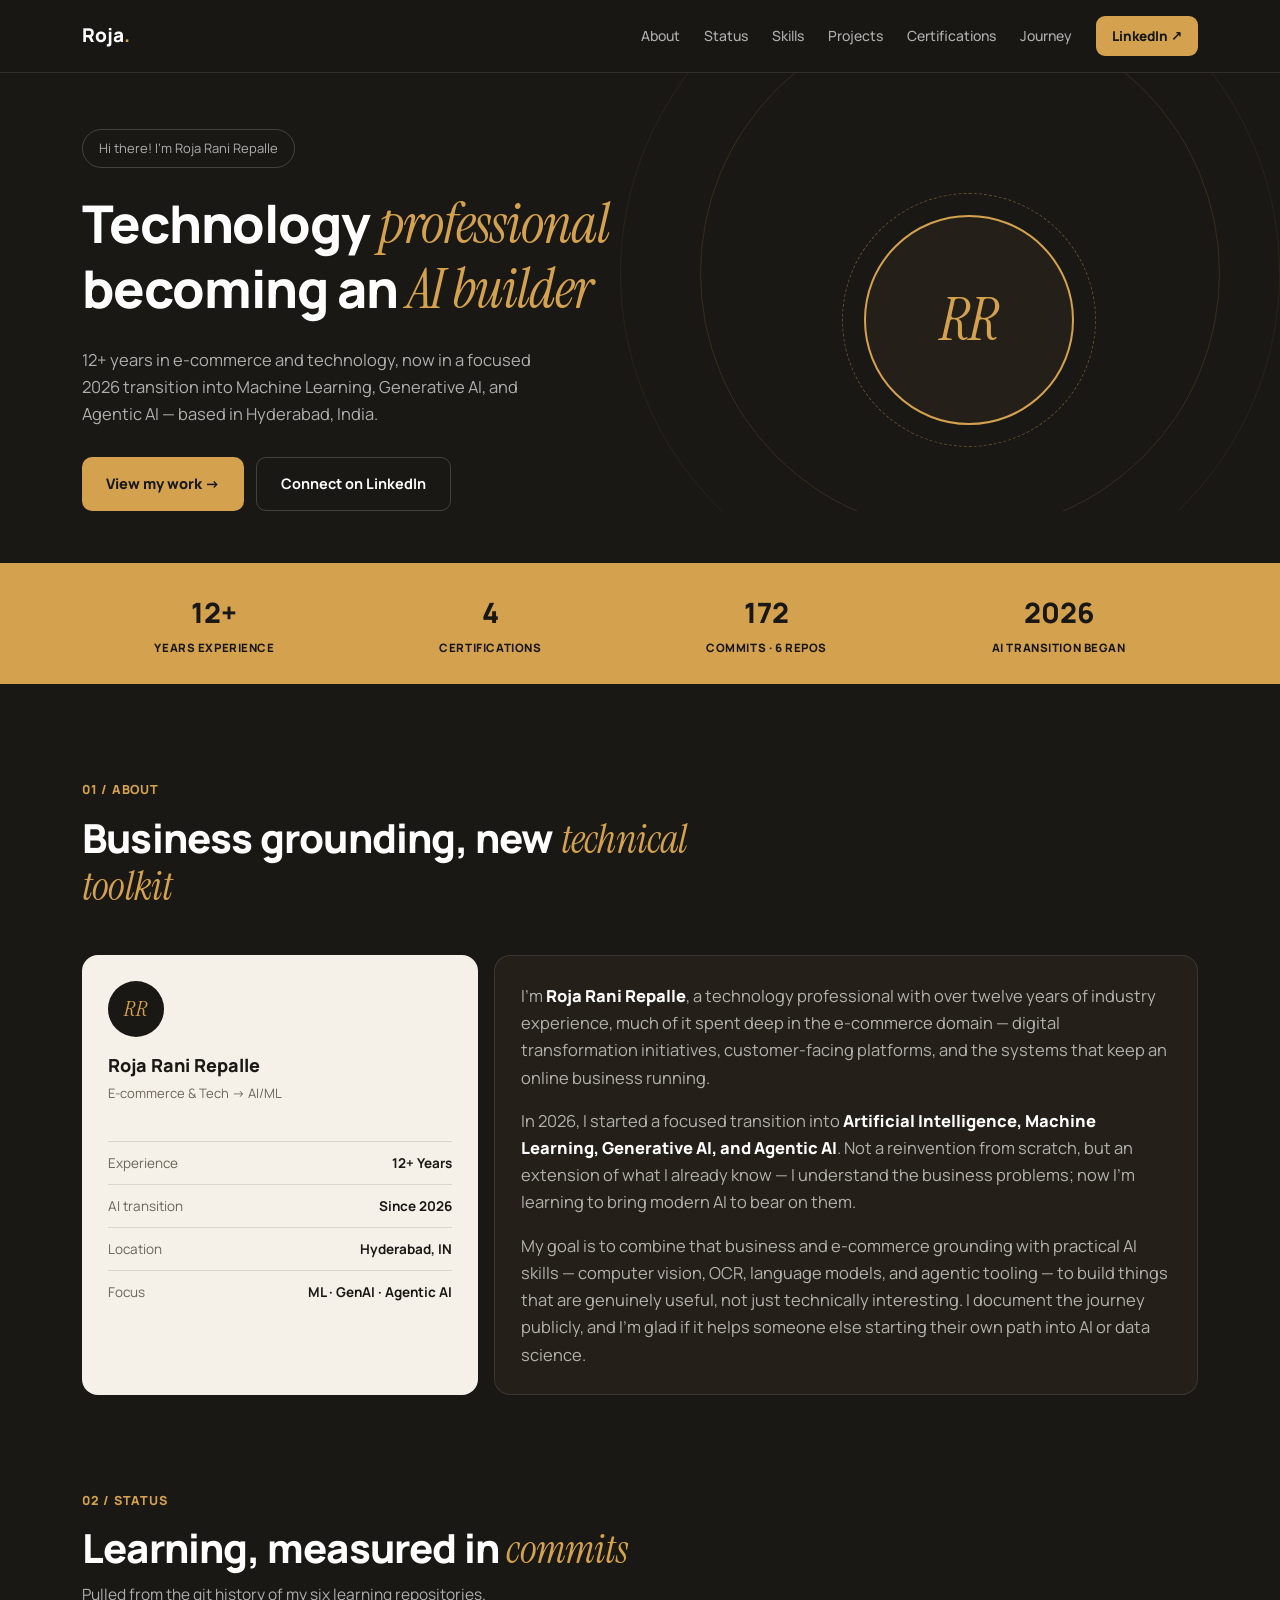
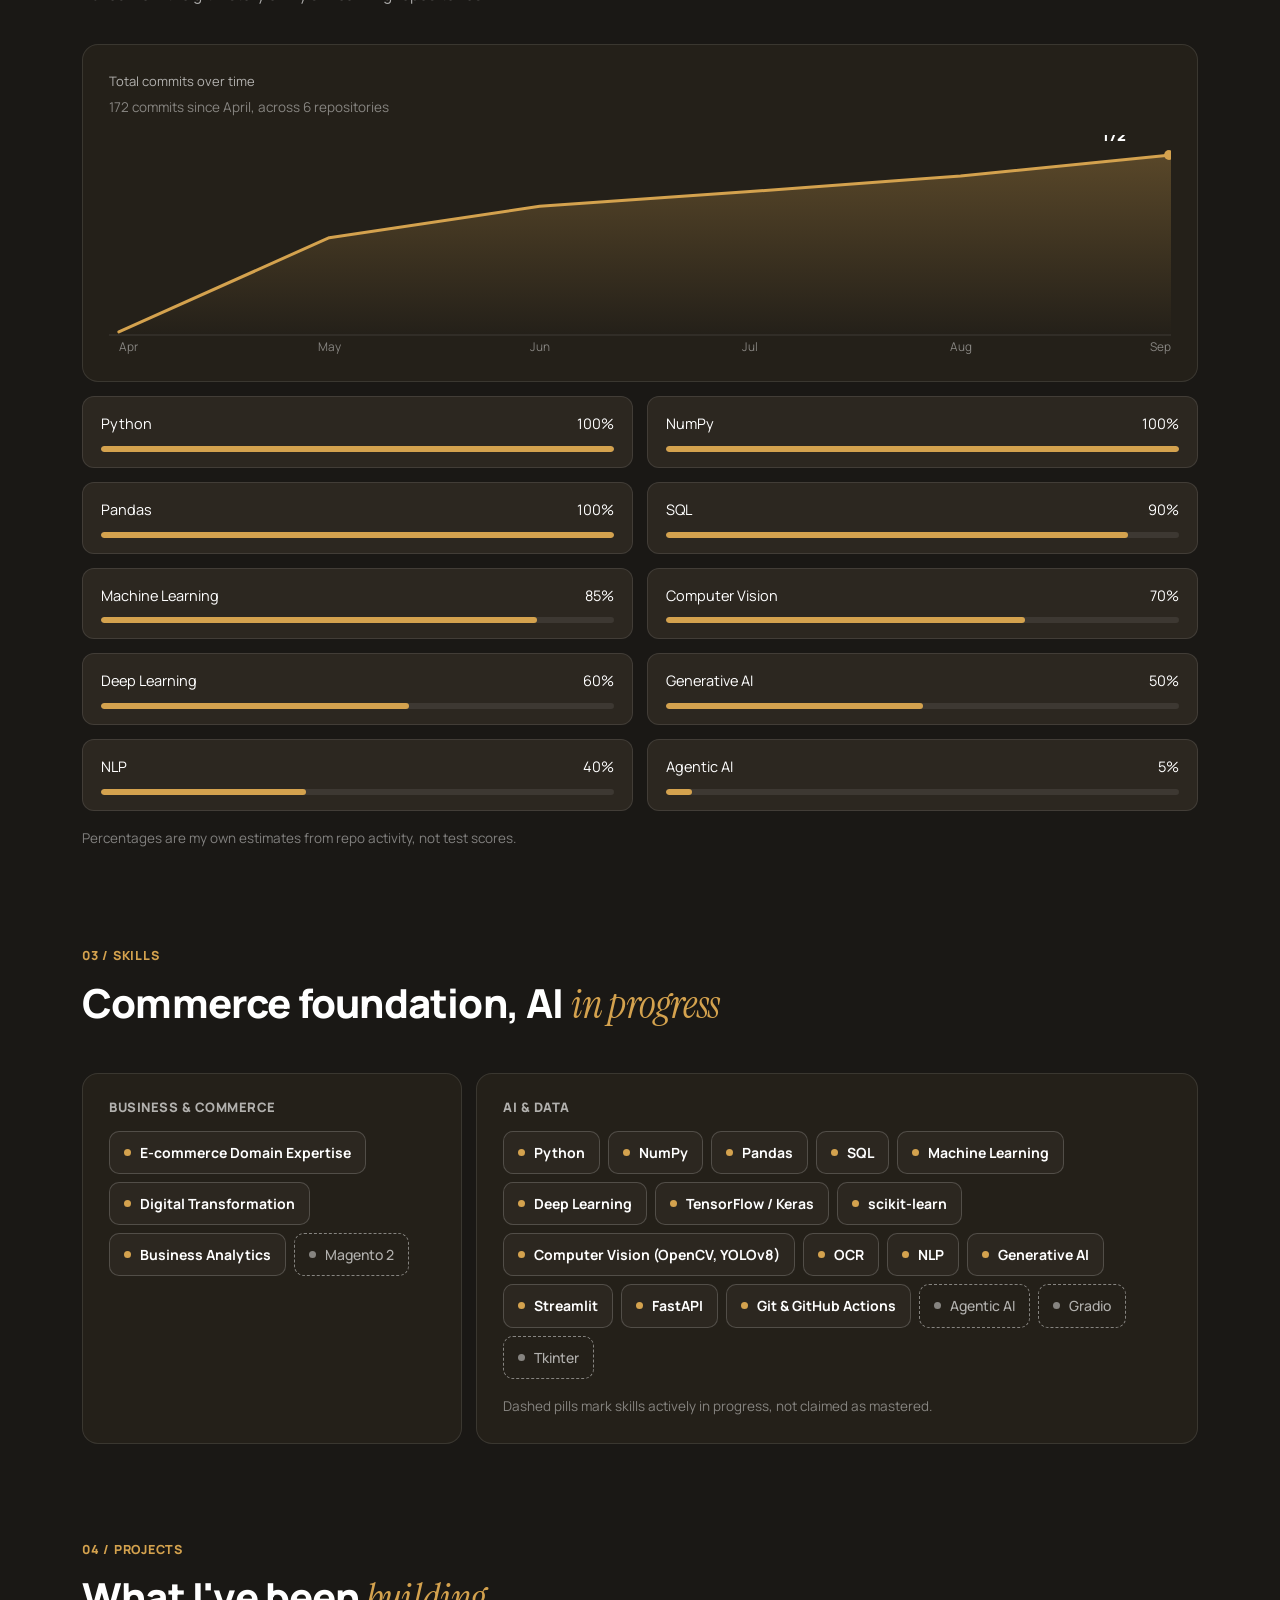
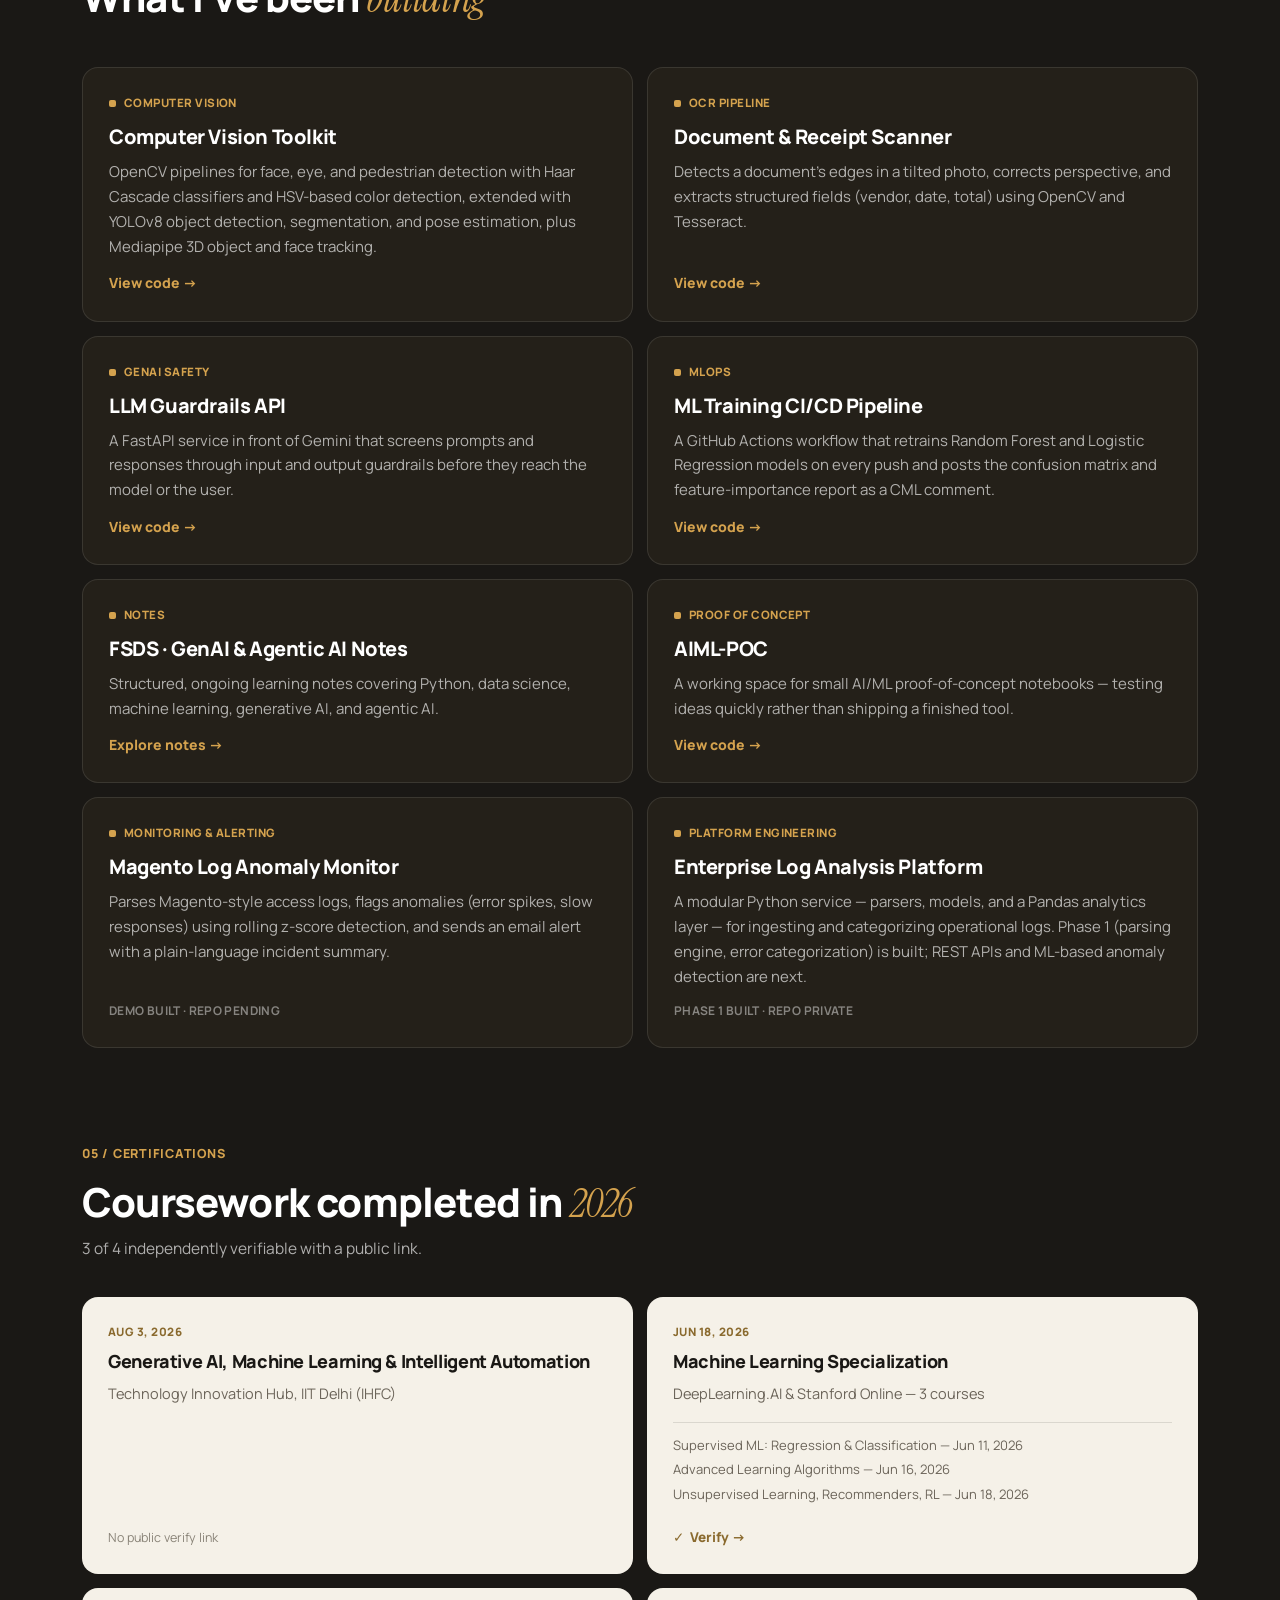
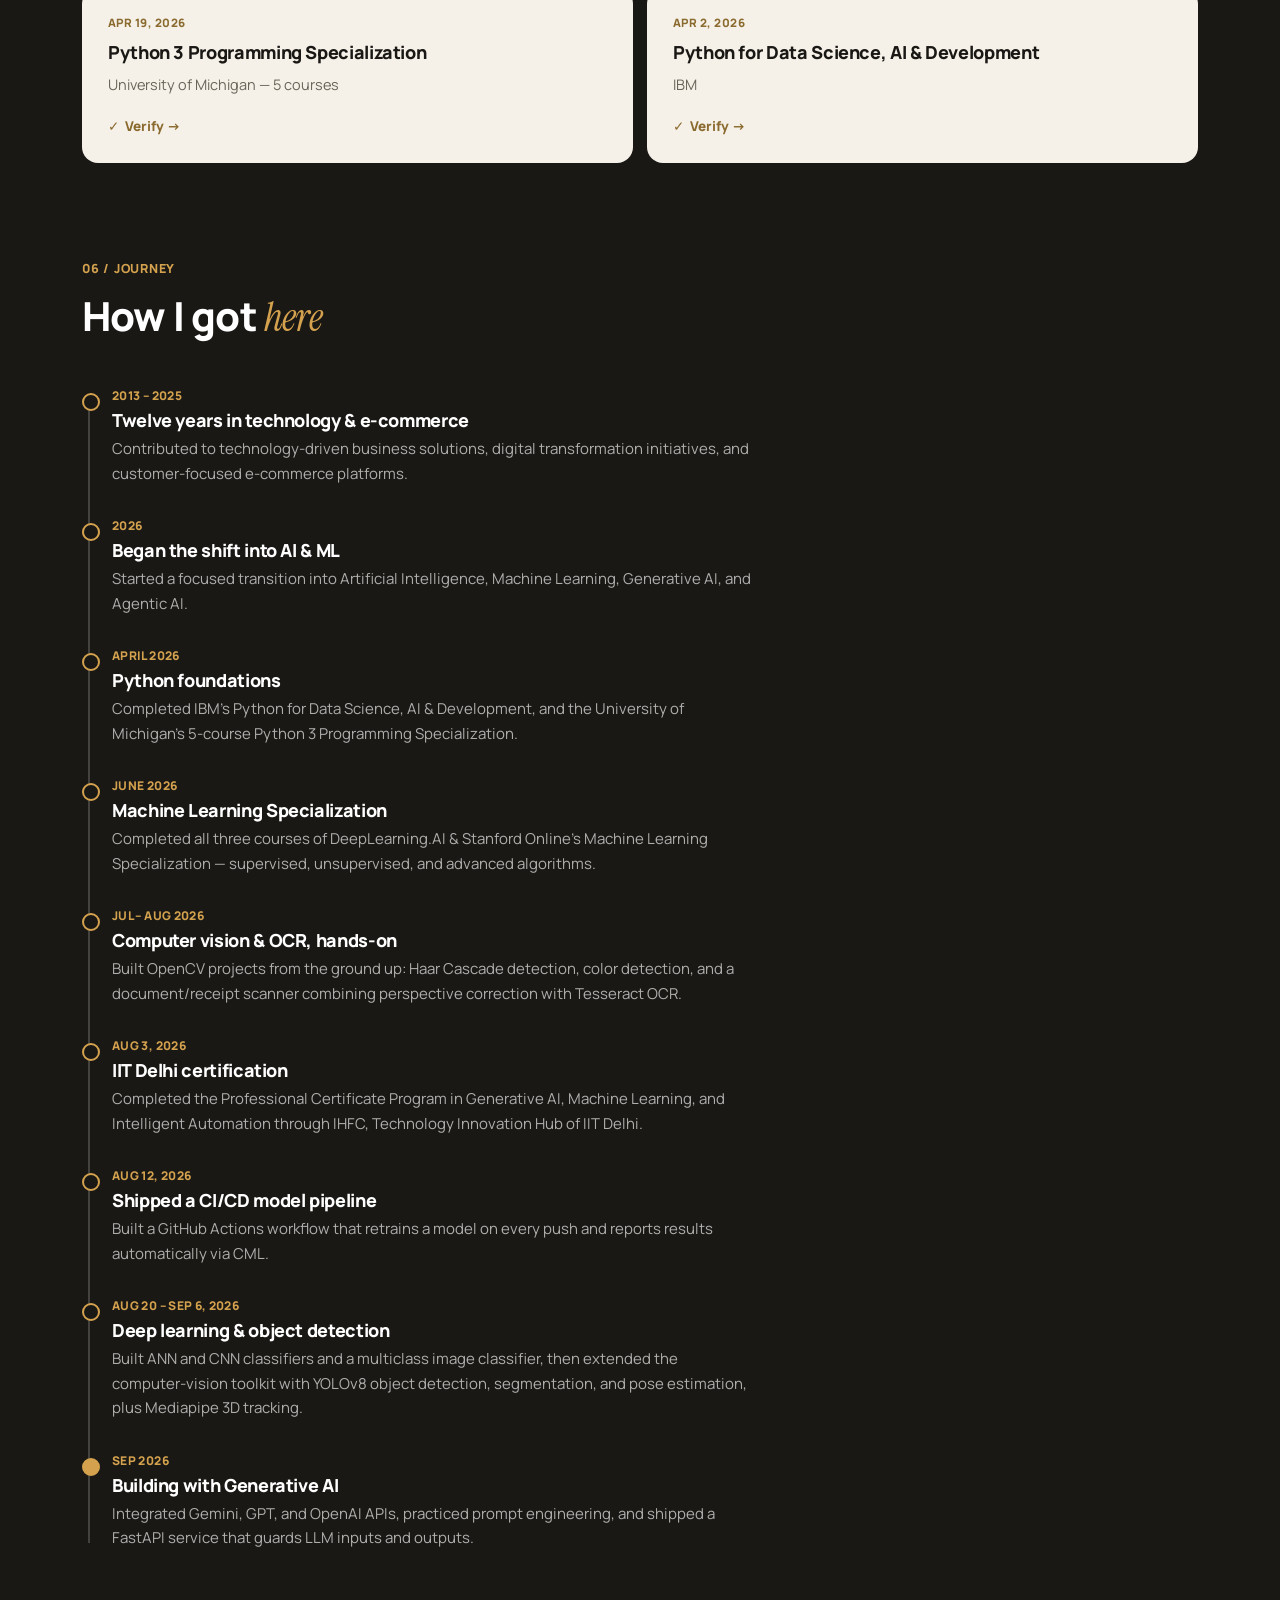
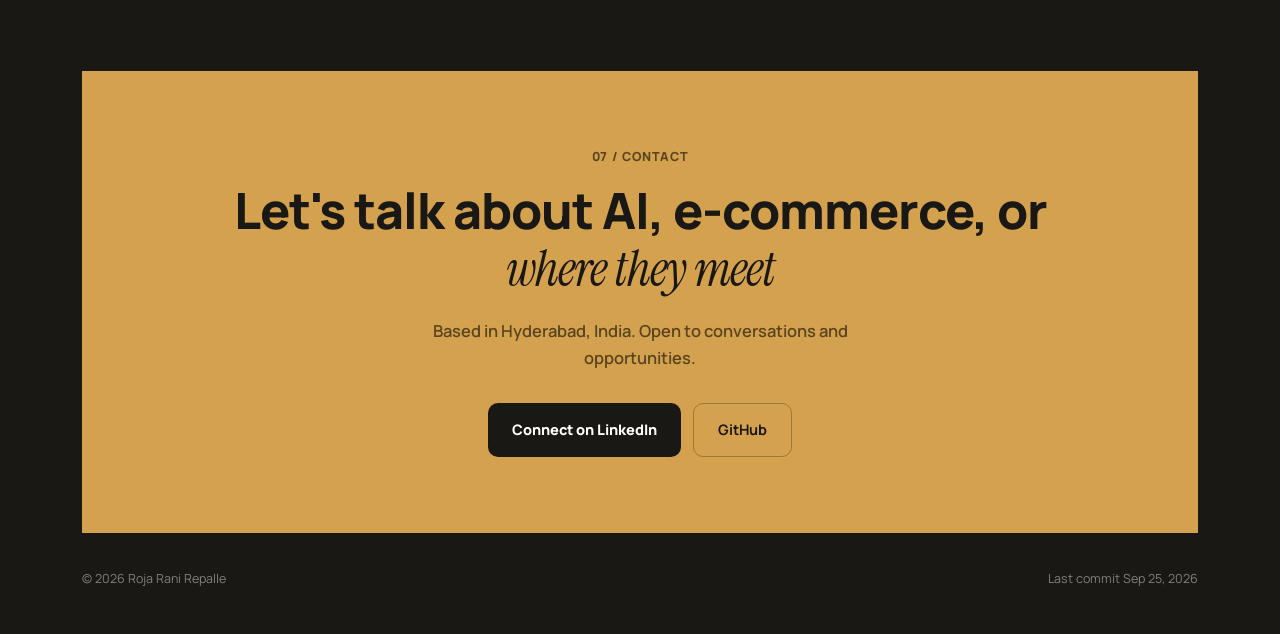
==== commit 423272bf: "Redesign portfolio: dark/gold creative-CV theme - Near-black background, warm gold accent, italic-se" ====
--- a/index.html
+++ b/index.html
@@ -6,7 +6,7 @@
 <title>Roja Rani Repalle — Portfolio</title>
 <meta name="description" content="Roja Rani Repalle: 12+ years in e-commerce and technology, now building with AI, Machine Learning, and Agentic AI.">
 <meta name="color-scheme" content="dark">
-<meta name="theme-color" content="#0a0a12">
+<meta name="theme-color" content="#1a1815">
 <meta property="og:type" content="website">
 <meta property="og:title" content="Roja Rani Repalle — Portfolio">
 <meta property="og:description" content="12+ years in e-commerce and technology, now building with AI, Machine Learning, and Agentic AI.">
@@ -14,171 +14,173 @@
 <meta name="twitter:card" content="summary">
 <meta name="twitter:title" content="Roja Rani Repalle — Portfolio">
 <meta name="twitter:description" content="12+ years in e-commerce and technology, now building with AI, Machine Learning, and Agentic AI.">
-<link rel="icon" href="data:image/svg+xml,%3Csvg xmlns='http://www.w3.org/2000/svg' viewBox='0 0 64 64'%3E%3Cdefs%3E%3ClinearGradient id='g' x1='0' y1='0' x2='1' y2='1'%3E%3Cstop offset='0' stop-color='%23a78bfa'/%3E%3Cstop offset='1' stop-color='%235eead4'/%3E%3C/linearGradient%3E%3C/defs%3E%3Crect width='64' height='64' rx='14' fill='%230a0a12'/%3E%3Ctext x='32' y='43' font-family='sans-serif' font-weight='700' font-size='28' fill='url(%23g)' text-anchor='middle'%3ERR%3C/text%3E%3C/svg%3E">
+<link rel="icon" href="data:image/svg+xml,%3Csvg xmlns='http://www.w3.org/2000/svg' viewBox='0 0 64 64'%3E%3Crect width='64' height='64' rx='14' fill='%231a1815'/%3E%3Ccircle cx='32' cy='32' r='27' fill='none' stroke='%23d4a24e' stroke-width='2'/%3E%3Ctext x='32' y='41' font-family='Georgia,serif' font-style='italic' font-size='24' fill='%23d4a24e' text-anchor='middle'%3ERR%3C/text%3E%3C/svg%3E">
 <link rel="preconnect" href="https://fonts.googleapis.com">
 <link rel="preconnect" href="https://fonts.gstatic.com" crossorigin>
-<link href="https://fonts.googleapis.com/css2?family=Space+Grotesk:wght@500;600;700&family=Inter:wght@400;500;600&display=swap" rel="stylesheet">
+<link href="https://fonts.googleapis.com/css2?family=Manrope:wght@400;500;700;800&family=Instrument+Serif:ital@1&display=swap" rel="stylesheet">
 <style>
   :root{
     color-scheme:dark;
-    --bg:#0a0a12;
-    --surface:rgba(255,255,255,0.05);
-    --surface-2:rgba(255,255,255,0.08);
+    --ink:#1a1815;
+    --card:#242019;
+    --card-2:#2c2720;
     --border:rgba(255,255,255,0.1);
-    --border-strong:rgba(255,255,255,0.16);
-    --text:#f4f3fb;
-    --muted:#a5a3bd;
-    --faint:#726f8c;
-    --violet:#a78bfa;
-    --cyan:#5eead4;
-    --grad:linear-gradient(90deg,var(--violet),var(--cyan));
-    --heat-0:rgba(255,255,255,0.05);
-    --heat-1:#332a56;
-    --heat-2:#5c4a94;
-    --heat-3:#8571c9;
-    --heat-4:#5eead4;
-    --disp:'Space Grotesk',sans-serif;
-    --sans:'Inter',system-ui,sans-serif;
-    --r:20px;
+    --border-strong:rgba(255,255,255,0.18);
+    --white:#ffffff;
+    --paper:#f5f1e8;
+    --ink-on-paper:#1a1815;
+    --muted-on-paper:#6b6459;
+    --text:#ffffff;
+    --muted:rgba(255,255,255,0.65);
+    --faint:rgba(255,255,255,0.45);
+    --gold:#d4a24e;
+    --gold-dim:rgba(212,162,78,0.15);
+    --sans:'Manrope',system-ui,sans-serif;
+    --serif:'Instrument Serif',serif;
+    --r:16px;
   }
   *{box-sizing:border-box;}
   html{scroll-behavior:smooth; scroll-padding-top:88px;}
-  body{margin:0;background:var(--bg);color:var(--text);font-family:var(--sans);font-size:16.5px;line-height:1.6;-webkit-font-smoothing:antialiased;}
-  a{color:inherit;text-decoration:none;}
-  a:focus-visible, button:focus-visible{outline:2px solid var(--cyan); outline-offset:3px; border-radius:6px;}
-  h1,h2,h3{margin:0; font-family:var(--disp); font-weight:600; letter-spacing:-0.02em; line-height:1.12;}
+  body{margin:0;background:var(--ink);color:var(--text);font-family:var(--sans);font-size:16.5px;line-height:1.65;-webkit-font-smoothing:antialiased;}
+  a{color:inherit; text-decoration:none;}
+  a:focus-visible, button:focus-visible{outline:2px solid var(--gold); outline-offset:3px; border-radius:6px;}
+  h1,h2,h3{margin:0; font-weight:800; letter-spacing:-0.02em; line-height:1.15;}
   p{margin:0;}
   .wrap{max-width:1180px; margin:0 auto; padding:0 32px;}
   @media (max-width:700px){.wrap{padding:0 18px;}}
-  .grad-text{background:var(--grad); -webkit-background-clip:text; background-clip:text; color:transparent;}
+  .accent{font-family:var(--serif); font-style:italic; font-weight:400; color:var(--gold);}
   @media (prefers-reduced-motion: reduce){html{scroll-behavior:auto;} *{animation:none !important; transition:none !important;}}
 
-  .skip-link{position:absolute; left:16px; top:-60px; background:var(--text); color:var(--bg); padding:12px 20px; font-weight:600; border-radius:8px; z-index:100;}
+  .skip-link{position:absolute; left:16px; top:-60px; background:var(--gold); color:var(--ink); padding:12px 20px; font-weight:800; border-radius:8px; z-index:100;}
   .skip-link:focus{top:12px;}
 
-  header{position:sticky; top:0; z-index:50; background:rgba(10,10,18,0.78); backdrop-filter:blur(14px); border-bottom:1px solid var(--border);}
+  header{position:sticky; top:0; z-index:50; background:rgba(26,24,21,0.85); backdrop-filter:blur(14px); border-bottom:1px solid var(--border);}
   .bar{display:flex; align-items:center; justify-content:space-between; height:72px; gap:16px;}
-  .brand{font-family:var(--disp); font-weight:600; font-size:18.5px;}
-  nav.links{display:flex; gap:22px; align-items:center; font-size:14px; color:var(--muted);}
+  .brand{font-weight:800; font-size:19px;}
+  .brand .dot{color:var(--gold);}
+  nav.links{display:flex; gap:24px; align-items:center; font-size:14px; color:var(--muted); font-weight:500;}
   nav.links a:hover{color:var(--text);}
-  .navcta{background:var(--surface-2); border:1px solid var(--border-strong); border-radius:9px; padding:9px 16px; font-size:13.5px; font-weight:600; color:var(--text);}
-  .navcta:hover{border-color:var(--cyan);}
-  .nav-toggle{display:none; background:var(--surface); border:1px solid var(--border-strong); color:var(--text); font:inherit; font-size:14px; padding:8px 14px; border-radius:8px; cursor:pointer;}
+  .navcta{background:var(--gold); color:var(--ink); border-radius:9px; padding:9px 16px; font-size:13.5px; font-weight:800;}
+  .navcta:hover{background:#e2b665;}
+  .nav-toggle{display:none; background:var(--card); border:1px solid var(--border-strong); color:var(--text); font:inherit; font-size:14px; padding:8px 14px; border-radius:8px; cursor:pointer;}
   @media (max-width:960px){
-    nav.links{position:absolute; top:72px; left:0; right:0; background:var(--bg); flex-direction:column; align-items:stretch; padding:10px 18px 18px; border-bottom:1px solid var(--border); display:none;}
+    nav.links{position:absolute; top:72px; left:0; right:0; background:var(--ink); flex-direction:column; align-items:stretch; padding:10px 18px 18px; border-bottom:1px solid var(--border); display:none;}
     nav.links.open{display:flex;}
     nav.links a{padding:13px 4px;}
     nav.links .navcta{margin-top:8px; text-align:center;}
     .nav-toggle{display:block;}
   }
 
-  .hero{position:relative; padding:72px 0 0; overflow:hidden;}
-  .hero .orb{position:absolute; width:640px; height:640px; right:-160px; top:-260px; background:radial-gradient(circle, rgba(94,234,212,.2), transparent 70%); pointer-events:none;}
+  .hero{position:relative; padding:56px 0 0; overflow:hidden;}
+  .hero .ring1{position:absolute; width:520px; height:520px; border-radius:50%; border:1px solid rgba(212,162,78,.15); right:60px; top:-60px; pointer-events:none;}
+  .hero .ring2{position:absolute; width:660px; height:660px; border-radius:50%; border:1px solid rgba(212,162,78,.08); right:0px; top:-130px; pointer-events:none;}
   .hero .wrap{position:relative; z-index:1;}
-  .badge{display:inline-flex; align-items:center; gap:8px; font-size:13px; color:var(--muted); border:1px solid var(--border); background:var(--surface); padding:8px 16px; border-radius:99px; margin-bottom:26px;}
-  .dot{width:6px; height:6px; border-radius:50%; background:var(--cyan); display:block;}
-  .hero h1{font-size:clamp(38px,5.4vw,58px); max-width:800px;}
-  .hero-sub{color:var(--muted); font-size:17.5px; max-width:560px; margin:22px 0 28px; line-height:1.6;}
+  .badge{display:inline-flex; align-items:center; gap:8px; font-size:13px; color:var(--muted); border:1px solid var(--border-strong); border-radius:99px; padding:8px 16px; margin-bottom:24px;}
+  .hero-grid{display:grid; grid-template-columns:1.15fr 0.85fr; gap:40px; align-items:center;}
+  @media (max-width:960px){.hero-grid{grid-template-columns:minmax(0,1fr);}}
+  .hero h1{font-size:clamp(34px,4.6vw,52px);}
+  .hero h1 .accent{font-size:1.08em;}
+  .hero-sub{color:var(--muted); font-size:16.5px; max-width:480px; margin:24px 0 30px; line-height:1.65;}
   .cta{display:flex; flex-wrap:wrap; gap:12px;}
-  .btn{display:inline-flex; align-items:center; gap:8px; padding:14px 24px; border-radius:12px; font-weight:600; font-size:15px;}
-  .btn1{background:var(--grad); color:#0a0a12;}
-  .btn2{border:1px solid var(--border-strong); background:var(--surface);}
-  .btn2:hover{border-color:var(--cyan);}
-  .certified{display:flex; align-items:center; gap:10px; flex-wrap:wrap; margin-top:28px;}
-  .certified .lbl{font-size:12px; color:var(--faint); text-transform:uppercase; letter-spacing:.04em;}
-  .chip{font-size:12.5px; color:#d5d4e6; border:1px solid var(--border-strong); border-radius:8px; padding:7px 12px;}
-  .panel{margin-top:44px; display:grid; grid-template-columns:1.3fr 1fr; gap:20px;}
-  @media (max-width:860px){.panel{grid-template-columns:minmax(0,1fr);}}
-  .card{background:var(--surface); border:1px solid var(--border); border-radius:var(--r); padding:26px;}
-  .card h3{font-size:14px; font-family:var(--sans); font-weight:500; color:var(--muted); margin-bottom:16px;}
-  .row{display:flex; justify-content:space-between; align-items:baseline; padding:10px 0; border-bottom:1px solid var(--border); font-size:14.5px;}
-  .row:last-child{border:0; padding-bottom:0;}
-  .row b{color:var(--violet); font-weight:600; white-space:nowrap;}
-  .statline{display:flex; justify-content:space-between; align-items:baseline; padding:9px 0;}
-  .statline .l{font-size:13px; color:var(--muted);}
-  .statline .n{font-family:var(--disp); font-size:26px; font-weight:600;}
-
-  section{padding:100px 0 0;}
-  .eyebrow{display:block; font-size:13px; color:var(--violet); margin-bottom:14px; font-weight:600;}
-  .sec-title{font-size:clamp(28px,3.4vw,42px); max-width:680px; margin-bottom:10px;}
+  .btn{display:inline-flex; align-items:center; gap:8px; padding:14px 24px; border-radius:10px; font-weight:800; font-size:14.5px;}
+  .btn1{background:var(--gold); color:var(--ink);}
+  .btn1:hover{background:#e2b665;}
+  .btn2{border:1px solid var(--border-strong); color:var(--text); font-weight:700;}
+  .btn2:hover{border-color:var(--gold);}
+  .avatar-wrap{display:flex; justify-content:center;}
+  .avatar{width:210px; height:210px; border-radius:50%; background:var(--card); border:2px solid var(--gold); display:flex; align-items:center; justify-content:center; position:relative;}
+  .avatar .ring{position:absolute; inset:-24px; border:1px dashed rgba(212,162,78,.4); border-radius:50%;}
+  .avatar span{font-family:var(--serif); font-style:italic; font-size:58px; color:var(--gold);}
+
+  .statbar{background:var(--gold); color:var(--ink); margin-top:52px;}
+  .statbar .wrap{display:flex; justify-content:space-around; align-items:center; padding:26px 32px; flex-wrap:wrap; gap:20px;}
+  .stat{display:flex; flex-direction:column; align-items:center; gap:4px;}
+  .stat .n{font-size:28px; font-weight:800;}
+  .stat .l{font-size:11.5px; font-weight:800; text-transform:uppercase; letter-spacing:.05em;}
+
+  section{padding:96px 0 0;}
+  .eyebrow{display:block; font-size:12.5px; color:var(--gold); font-weight:800; text-transform:uppercase; letter-spacing:.06em; margin-bottom:14px;}
+  .sec-title{font-size:clamp(28px,3.4vw,40px); max-width:680px; margin-bottom:10px;}
   .sec-sub{color:var(--muted); max-width:560px; margin-bottom:36px; font-size:15.5px;}
 
-  .about-grid{display:grid; grid-template-columns:1.7fr 1fr; gap:14px;}
+  .card{background:var(--card); border:1px solid var(--border); border-radius:var(--r); padding:26px;}
+  .card-paper{background:var(--paper); color:var(--ink-on-paper); border-radius:var(--r); padding:26px;}
+  .card h3{font-size:13px; font-family:var(--sans); font-weight:800; color:var(--muted); text-transform:uppercase; letter-spacing:.04em; margin-bottom:16px;}
+
+  .about-grid{display:grid; grid-template-columns:0.72fr 1.28fr; gap:16px;}
   @media (max-width:900px){.about-grid{grid-template-columns:minmax(0,1fr);}}
+  .id-card{display:flex; flex-direction:column; gap:14px;}
+  .id-avatar{width:56px; height:56px; border-radius:50%; background:var(--ink); display:flex; align-items:center; justify-content:center; font-family:var(--serif); font-style:italic; color:var(--gold); font-size:22px;}
+  dl.facts div{display:flex; justify-content:space-between; gap:12px; padding:10px 0; border-top:1px solid rgba(26,24,21,.12); font-size:13.5px;}
+  dl.facts div:first-of-type{border-top:1px solid rgba(26,24,21,.12); margin-top:6px;}
+  dl.facts dt{color:var(--muted-on-paper);}
+  dl.facts dd{margin:0; font-weight:700;}
   .prose p{color:var(--muted); margin-bottom:16px; max-width:660px;}
   .prose p:last-child{margin-bottom:0;}
-  .prose strong{color:var(--text); font-weight:600;}
-  dl.facts div{display:flex; justify-content:space-between; gap:16px; padding:12px 0; border-bottom:1px solid var(--border);}
-  dl.facts div:last-child{border:0; padding-bottom:0;}
-  dl.facts dt{color:var(--muted); font-size:14px;}
-  dl.facts dd{margin:0; font-weight:600; text-align:right; font-size:14.5px;}
+  .prose strong{color:var(--text); font-weight:800;}
 
   .heat-box{max-width:100%; overflow-x:auto;}
-  .heat-months{display:grid; grid-template-columns:repeat(21,minmax(14px,1fr)); gap:4px; font-size:11px; color:var(--faint); margin-bottom:8px;}
-  .heat{display:grid; grid-template-columns:repeat(21,minmax(14px,1fr)); grid-template-rows:repeat(7,20px); grid-auto-flow:column; gap:4px;}
-  .heat i{display:block; border-radius:5px; background:var(--heat-0);}
-  .heat i.l1{background:var(--heat-1);} .heat i.l2{background:var(--heat-2);} .heat i.l3{background:var(--heat-3);} .heat i.l4{background:var(--heat-4);}
-  .heat-foot{display:flex; justify-content:space-between; align-items:center; flex-wrap:wrap; gap:12px; margin-top:16px;}
-  .heat-foot p{font-size:14px; color:var(--muted);}
-  .legend{display:flex; align-items:center; gap:5px; font-size:11px; color:var(--faint);}
-  .legend i{width:13px; height:13px; border-radius:3px; display:block; background:var(--heat-0);}
   .bars-grid{display:grid; grid-template-columns:repeat(2,minmax(0,1fr)); gap:14px; margin-top:14px;}
   @media (max-width:760px){.bars-grid{grid-template-columns:minmax(0,1fr);}}
-  .bar-item{background:var(--surface); border:1px solid var(--border); border-radius:14px; padding:16px 18px;}
-  .bar-item .top{display:flex; justify-content:space-between; align-items:baseline; margin-bottom:10px;}
-  .bar-item .tr{height:6px; background:var(--heat-0); border-radius:99px; overflow:hidden; display:block;}
-  .bar-item .tr b{display:block; height:100%; border-radius:99px; background:var(--grad);}
+  .bar-item{background:var(--card-2); border:1px solid var(--border); border-radius:12px; padding:15px 18px;}
+  .bar-item .top{display:flex; justify-content:space-between; align-items:baseline; margin-bottom:10px; font-size:14.5px;}
+  .bar-item .tr{height:6px; background:rgba(255,255,255,.08); border-radius:99px; overflow:hidden; display:block;}
+  .bar-item .tr b{display:block; height:100%; border-radius:99px; background:var(--gold);}
   .note{font-size:13.5px; color:var(--faint); margin-top:16px;}
 
   .skills-grid{display:grid; grid-template-columns:minmax(0,1fr) minmax(0,1.9fr); gap:14px;}
   @media (max-width:900px){.skills-grid{grid-template-columns:minmax(0,1fr);}}
   .chips{display:flex; flex-wrap:wrap; gap:8px;}
-  .pill{font-size:14.5px; padding:8px 14px; border-radius:10px; background:var(--surface-2); border:1px solid var(--border-strong); font-weight:500;}
-  .pill.learning{background:transparent; border-style:dashed; border-color:var(--faint); color:var(--muted);}
+  .pill{display:flex; align-items:center; gap:9px; font-size:14px; padding:9px 14px; border-radius:10px; background:var(--card-2); border:1px solid var(--border-strong); font-weight:700;}
+  .pill .dot{width:7px; height:7px; border-radius:50%; background:var(--gold); flex-shrink:0;}
+  .pill.learning{background:transparent; border-style:dashed; border-color:var(--faint); color:var(--muted); font-weight:500;}
+  .pill.learning .dot{background:var(--faint);}
 
   .proj-grid{display:grid; grid-template-columns:repeat(2,minmax(0,1fr)); gap:14px;}
   @media (max-width:820px){.proj-grid{grid-template-columns:minmax(0,1fr);}}
-  .proj{display:flex; flex-direction:column; gap:12px; background:var(--surface); border:1px solid var(--border); border-radius:var(--r); padding:26px; transition:border-color .2s, transform .2s; --c:var(--violet);}
-  .proj:hover{border-color:var(--c); transform:translateY(-3px);}
-  .proj.c{--c:var(--cyan);}
-  .proj .tag{font-size:12px; color:var(--c); display:flex; align-items:center; gap:8px; font-weight:600;}
-  .proj .tag::before{content:""; width:7px; height:7px; border-radius:2px; background:var(--c);}
-  .proj h3{font-size:21px;}
-  .proj p{color:var(--muted); font-size:15.5px; flex-grow:1;}
-  .proj .go{font-weight:600; font-size:14.5px; color:var(--c); width:fit-content;}
+  .proj{display:flex; flex-direction:column; gap:12px; background:var(--card); border:1px solid var(--border); border-radius:var(--r); padding:26px; transition:border-color .2s, transform .2s;}
+  .proj:hover{border-color:var(--gold); transform:translateY(-3px);}
+  .proj .tag{font-size:11.5px; color:var(--gold); display:flex; align-items:center; gap:8px; font-weight:800; text-transform:uppercase; letter-spacing:.04em;}
+  .proj .tag::before{content:""; width:7px; height:7px; border-radius:2px; background:var(--gold);}
+  .proj h3{font-size:20px; font-weight:800;}
+  .proj p{color:var(--muted); font-size:15px; flex-grow:1;}
+  .proj .go{font-weight:800; font-size:14px; color:var(--gold); width:fit-content;}
   .proj .go:hover{text-decoration:underline; text-underline-offset:4px;}
-  .proj .state{font-size:12.5px; color:var(--faint);}
+  .proj .state{font-size:12px; color:var(--faint); font-weight:700; text-transform:uppercase; letter-spacing:.03em;}
 
   .cert-grid{display:grid; grid-template-columns:repeat(2,minmax(0,1fr)); gap:14px;}
   @media (max-width:820px){.cert-grid{grid-template-columns:minmax(0,1fr);}}
-  .cert{background:var(--surface); border:1px solid var(--border); border-radius:var(--r); padding:26px; display:flex; flex-direction:column; gap:8px;}
-  .cert .dt{font-size:12px; color:var(--cyan); font-weight:600;}
-  .cert h3{font-size:19px; line-height:1.25;}
-  .cert .iss{color:var(--muted); font-size:15px;}
-  .cert .sub{margin-top:8px; padding-top:12px; border-top:1px solid var(--border); font-size:13.5px; color:var(--muted);}
+  .cert{border-radius:var(--r); padding:26px; display:flex; flex-direction:column; gap:8px;}
+  .cert .dt{font-size:11.5px; color:#8a6a2e; font-weight:800; text-transform:uppercase; letter-spacing:.04em;}
+  .cert h3{font-size:18px; line-height:1.3; font-weight:800;}
+  .cert .iss{color:var(--muted-on-paper); font-size:14.5px;}
+  .cert .sub{margin-top:8px; padding-top:12px; border-top:1px solid rgba(26,24,21,.12); font-size:13px; color:var(--muted-on-paper);}
   .cert .sub div{margin-bottom:3px;}
-  .cert .go{margin-top:auto; padding-top:10px; font-weight:600; font-size:14.5px; color:var(--violet); width:fit-content; display:flex; align-items:center; gap:6px;}
+  .cert .go{margin-top:auto; padding-top:10px; font-weight:800; font-size:13.5px; color:#8a6a2e; width:fit-content; display:flex; align-items:center; gap:6px;}
   .cert .go:hover{text-decoration:underline; text-underline-offset:4px;}
-  .cert .go.ok::before{content:"✓"; color:var(--cyan);}
-  .cert .none{margin-top:auto; padding-top:10px; font-size:13px; color:var(--faint);}
+  .cert .go.ok::before{content:"✓";}
+  .cert .none{margin-top:auto; padding-top:10px; font-size:12.5px; color:#8a8478;}
 
   .tl{list-style:none; margin:0; padding:0 0 0 30px; position:relative; max-width:860px;}
   .tl::before{content:""; position:absolute; left:6px; top:8px; bottom:8px; width:2px; background:var(--border-strong);}
   .tl li{position:relative; padding-bottom:30px;}
   .tl li:last-child{padding-bottom:0;}
-  .tl li::before{content:""; position:absolute; left:-30px; top:7px; width:14px; height:14px; border-radius:50%; background:var(--bg); border:2px solid var(--violet);}
-  .tl li.new::before{background:var(--grad); border-color:transparent;}
-  .tl .dt{font-size:12.5px; color:var(--violet); margin-bottom:4px; font-weight:600;}
-  .tl h3{font-size:19px; margin-bottom:6px;}
-  .tl p{color:var(--muted); font-size:15.5px; max-width:640px;}
-
-  .contact-box{margin-top:120px; position:relative; overflow:hidden; background:var(--surface); border:1px solid var(--border-strong); border-radius:24px; padding:72px 48px; text-align:center;}
-  .contact-box .orb{position:absolute; left:50%; top:-260px; width:640px; height:520px; transform:translateX(-50%); background:radial-gradient(circle, rgba(167,139,250,.18), transparent 65%); pointer-events:none;}
-  .contact-box > *{position:relative;}
-  .contact-box h2{font-size:clamp(30px,4.6vw,52px); max-width:820px; margin:0 auto 18px;}
-  .contact-box p{color:var(--muted); max-width:460px; margin:0 auto 32px;}
+  .tl li::before{content:""; position:absolute; left:-30px; top:7px; width:14px; height:14px; border-radius:50%; background:var(--ink); border:2px solid var(--gold);}
+  .tl li.new::before{background:var(--gold);}
+  .tl .dt{font-size:12px; color:var(--gold); margin-bottom:4px; font-weight:800; text-transform:uppercase; letter-spacing:.03em;}
+  .tl h3{font-size:18px; margin-bottom:6px; font-weight:800;}
+  .tl p{color:var(--muted); font-size:15px; max-width:640px;}
+
+  .contact-box{margin-top:120px; background:var(--gold); color:var(--ink); text-align:center; padding:76px 48px;}
+  .contact-box h2{font-size:clamp(30px,4.6vw,50px); max-width:820px; margin:0 auto 18px; font-weight:800;}
+  .contact-box h2 .accent{color:var(--ink);}
+  .contact-box p{color:#5a441f; max-width:460px; margin:0 auto 32px; font-weight:600;}
   .contact-box .cta{justify-content:center;}
-  @media (max-width:700px){.contact-box{padding:52px 22px; border-radius:18px;}}
+  .contact-box .btn1{background:var(--ink); color:var(--white);}
+  .contact-box .btn1:hover{background:#2c2720;}
+  .contact-box .btn2{border-color:rgba(26,24,21,.3); color:var(--ink);}
+  .contact-box .btn2:hover{border-color:var(--ink);}
+  @media (max-width:700px){.contact-box{padding:52px 22px;}}
   footer{padding:36px 0 44px; color:var(--faint); font-size:12.5px;}
   footer .wrap{display:flex; justify-content:space-between; gap:12px; flex-wrap:wrap;}
 
@@ -193,7 +195,7 @@
 
 <header>
   <div class="wrap bar">
-    <a href="#top" class="brand">Roja Rani Repalle</a>
+    <a href="#top" class="brand">Roja<span class="dot">.</span></a>
     <nav class="links" id="navLinks" aria-label="Primary">
       <a href="#about">About</a>
       <a href="#status">Status</a>
@@ -210,77 +212,86 @@
 <main id="top">
 
   <div class="hero">
-    <div class="orb"></div>
-    <div class="wrap">
-      <span class="badge"><span class="dot"></span>Learning in public · last commit Sep 21</span>
-      <h1>Twelve years building commerce systems. Now building the <span class="grad-text">AI layer</span> on top of them.</h1>
-      <p class="hero-sub">Technology professional based in Hyderabad, India — 12+ years in e-commerce, now in a focused 2026 transition into Machine Learning, Generative AI, and Agentic AI.</p>
-      <div class="cta">
-        <a class="btn btn1" href="#projects">View projects</a>
-        <a class="btn btn2" href="https://www.linkedin.com/in/repallerojarani" target="_blank" rel="noopener">Connect on LinkedIn</a>
-      </div>
-      <div class="certified">
-        <span class="lbl">Certified through</span>
-        <span class="chip">IIT Delhi · IHFC</span>
-        <span class="chip">DeepLearning.AI &amp; Stanford Online</span>
-        <span class="chip">University of Michigan</span>
-        <span class="chip">IBM</span>
-      </div>
-      <div class="panel">
-        <div class="card rv"><h3>Recent activity</h3>
-          <div class="row"><span>Generative AI practice</span><b>Sep 20</b></div>
-          <div class="row"><span>Deep learning: CNNs</span><b>Sep 06</b></div>
-          <div class="row"><span>Computer vision &amp; MLOps</span><b>Aug</b></div>
-          <div class="row"><span>Agentic AI — up next</span><b>·</b></div>
-        </div>
-        <div class="card rv">
-          <div class="statline"><span class="l">Years experience</span><span class="n">12+</span></div>
-          <div class="statline"><span class="l">Certifications verified</span><span class="n">3 / 4</span></div>
-          <div class="statline"><span class="l">Commits · 6 repos</span><span class="n">168</span></div>
-          <div class="statline"><span class="l">AI transition began</span><span class="n">2026</span></div>
+    <div class="ring1"></div>
+    <div class="ring2"></div>
+    <div class="wrap">
+      <div class="hero-grid">
+        <div>
+          <span class="badge">Hi there! I'm Roja Rani Repalle</span>
+          <h1>Technology <span class="accent">professional</span> becoming an <span class="accent">AI builder</span></h1>
+          <p class="hero-sub">12+ years in e-commerce and technology, now in a focused 2026 transition into Machine Learning, Generative AI, and Agentic AI — based in Hyderabad, India.</p>
+          <div class="cta">
+            <a class="btn btn1" href="#projects">View my work →</a>
+            <a class="btn btn2" href="https://www.linkedin.com/in/repallerojarani" target="_blank" rel="noopener">Connect on LinkedIn</a>
+          </div>
+        </div>
+        <div class="avatar-wrap">
+          <div class="avatar"><div class="ring"></div><span>RR</span></div>
         </div>
       </div>
     </div>
   </div>
 
+  <div class="statbar">
+    <div class="wrap">
+      <div class="stat"><span class="n">12+</span><span class="l">Years experience</span></div>
+      <div class="stat"><span class="n">4</span><span class="l">Certifications</span></div>
+      <div class="stat"><span class="n">172</span><span class="l">Commits · 6 repos</span></div>
+      <div class="stat"><span class="n">2026</span><span class="l">AI transition began</span></div>
+    </div>
+  </div>
+
   <section id="about" aria-labelledby="about-heading">
     <div class="wrap">
-      <span class="eyebrow">01 / about</span>
-      <h2 class="sec-title" id="about-heading">Business grounding, new technical toolkit</h2>
+      <span class="eyebrow">01 / About</span>
+      <h2 class="sec-title" id="about-heading">Business grounding, new <span class="accent">technical toolkit</span></h2>
       <div style="height:36px"></div>
       <div class="about-grid">
+        <div class="card-paper id-card rv">
+          <div class="id-avatar">RR</div>
+          <div>
+            <div style="font-weight:800; font-size:18px;">Roja Rani Repalle</div>
+            <div style="font-size:13px; color:var(--muted-on-paper); margin-top:2px;">E-commerce &amp; Tech → AI/ML</div>
+          </div>
+          <dl class="facts">
+            <div><dt>Experience</dt><dd>12+ Years</dd></div>
+            <div><dt>AI transition</dt><dd>Since 2026</dd></div>
+            <div><dt>Location</dt><dd>Hyderabad, IN</dd></div>
+            <div><dt>Focus</dt><dd>ML · GenAI · Agentic AI</dd></div>
+          </dl>
+        </div>
         <div class="card prose rv">
           <p>I'm <strong>Roja Rani Repalle</strong>, a technology professional with over twelve years of industry experience, much of it spent deep in the e-commerce domain — digital transformation initiatives, customer-facing platforms, and the systems that keep an online business running.</p>
           <p>In 2026, I started a focused transition into <strong>Artificial Intelligence, Machine Learning, Generative AI, and Agentic AI</strong>. Not a reinvention from scratch, but an extension of what I already know — I understand the business problems; now I'm learning to bring modern AI to bear on them.</p>
           <p>My goal is to combine that business and e-commerce grounding with practical AI skills — computer vision, OCR, language models, and agentic tooling — to build things that are genuinely useful, not just technically interesting. I document the journey publicly, and I'm glad if it helps someone else starting their own path into AI or data science.</p>
         </div>
-        <div class="card rv">
-          <h3>Quick facts</h3>
-          <dl class="facts">
-            <div><dt>Experience</dt><dd>12+ Years</dd></div>
-            <div><dt>Domain</dt><dd>E-commerce &amp; Tech</dd></div>
-            <div><dt>AI transition</dt><dd>Since 2026</dd></div>
-            <div><dt>Location</dt><dd>Hyderabad, IN</dd></div>
-            <div><dt>Focus</dt><dd>ML · GenAI · Agentic AI</dd></div>
-          </dl>
-        </div>
       </div>
     </div>
   </section>
 
   <section id="status" aria-labelledby="status-heading">
     <div class="wrap">
-      <span class="eyebrow">02 / status</span>
-      <h2 class="sec-title" id="status-heading">Learning, measured in commits</h2>
+      <span class="eyebrow">02 / Status</span>
+      <h2 class="sec-title" id="status-heading">Learning, measured in <span class="accent">commits</span></h2>
       <p class="sec-sub">Pulled from the git history of my six learning repositories.</p>
       <div class="card rv">
-        <div class="heat-box" role="img" aria-label="Commit activity by day, May 4 to Sep 21, 2026: 44 active days and 165 commits.">
-          <div class="heat-months" aria-hidden="true"><span>May</span><span></span><span></span><span></span><span>Jun</span><span></span><span></span><span></span><span>Jul</span><span></span><span></span><span></span><span>Aug</span><span></span><span></span><span></span><span></span><span>Sep</span><span></span><span></span><span></span></div>
-          <div class="heat" aria-hidden="true"><i class="l0" title="0 commits on May 4"></i><i class="l0" title="0 commits on May 5"></i><i class="l3" title="6 commits on May 6"></i><i class="l3" title="4 commits on May 7"></i><i class="l2" title="2 commits on May 8"></i><i class="l0" title="0 commits on May 9"></i><i class="l1" title="1 commit on May 10"></i><i class="l3" title="5 commits on May 11"></i><i class="l4" title="16 commits on May 12"></i><i class="l0" title="0 commits on May 13"></i><i class="l1" title="1 commit on May 14"></i><i class="l0" title="0 commits on May 15"></i><i class="l0" title="0 commits on May 16"></i><i class="l1" title="1 commit on May 17"></i><i class="l2" title="3 commits on May 18"></i><i class="l2" title="3 commits on May 19"></i><i class="l0" title="0 commits on May 20"></i><i class="l3" title="7 commits on May 21"></i><i class="l4" title="8 commits on May 22"></i><i class="l1" title="1 commit on May 23"></i><i class="l0" title="0 commits on May 24"></i><i class="l0" title="0 commits on May 25"></i><i class="l0" title="0 commits on May 26"></i><i class="l4" title="9 commits on May 27"></i><i class="l0" title="0 commits on May 28"></i><i class="l4" title="8 commits on May 29"></i><i class="l4" title="14 commits on May 30"></i><i class="l1" title="1 commit on May 31"></i><i class="l0" title="0 commits on Jun 1"></i><i class="l0" title="0 commits on Jun 2"></i><i class="l1" title="1 commit on Jun 3"></i><i class="l1" title="1 commit on Jun 4"></i><i class="l0" title="0 commits on Jun 5"></i><i class="l2" title="2 commits on Jun 6"></i><i class="l3" title="5 commits on Jun 7"></i><i class="l3" title="4 commits on Jun 8"></i><i class="l1" title="1 commit on Jun 9"></i><i class="l3" title="4 commits on Jun 10"></i><i class="l0" title="0 commits on Jun 11"></i><i class="l2" title="3 commits on Jun 12"></i><i class="l0" title="0 commits on Jun 13"></i><i class="l2" title="2 commits on Jun 14"></i><i class="l0" title="0 commits on Jun 15"></i><i class="l0" title="0 commits on Jun 16"></i><i class="l0" title="0 commits on Jun 17"></i><i class="l0" title="0 commits on Jun 18"></i><i class="l0" title="0 commits on Jun 19"></i><i class="l0" title="0 commits on Jun 20"></i><i class="l0" title="0 commits on Jun 21"></i><i class="l0" title="0 commits on Jun 22"></i><i class="l1" title="1 commit on Jun 23"></i><i class="l0" title="0 commits on Jun 24"></i><i class="l0" title="0 commits on Jun 25"></i><i class="l2" title="3 commits on Jun 26"></i><i class="l0" title="0 commits on Jun 27"></i><i class="l0" title="0 commits on Jun 28"></i><i class="l0" title="0 commits on Jun 29"></i><i class="l2" title="3 commits on Jun 30"></i><i class="l0" title="0 commits on Jul 1"></i><i class="l3" title="5 commits on Jul 2"></i><i class="l0" title="0 commits on Jul 3"></i><i class="l0" title="0 commits on Jul 4"></i><i class="l0" title="0 commits on Jul 5"></i><i class="l0" title="0 commits on Jul 6"></i><i class="l2" title="3 commits on Jul 7"></i><i class="l1" title="1 commit on Jul 8"></i><i class="l0" title="0 commits on Jul 9"></i><i class="l0" title="0 commits on Jul 10"></i><i class="l0" title="0 commits on Jul 11"></i><i class="l1" title="1 commit on Jul 12"></i><i class="l0" title="0 commits on Jul 13"></i><i class="l2" title="2 commits on Jul 14"></i><i class="l0" title="0 commits on Jul 15"></i><i class="l1" title="1 commit on Jul 16"></i><i class="l0" title="0 commits on Jul 17"></i><i class="l0" title="0 commits on Jul 18"></i><i class="l0" title="0 commits on Jul 19"></i><i class="l0" title="0 commits on Jul 20"></i><i class="l0" title="0 commits on Jul 21"></i><i class="l0" title="0 commits on Jul 22"></i><i class="l0" title="0 commits on Jul 23"></i><i class="l1" title="1 commit on Jul 24"></i><i class="l0" title="0 commits on Jul 25"></i><i class="l0" title="0 commits on Jul 26"></i><i class="l0" title="0 commits on Jul 27"></i><i class="l0" title="0 commits on Jul 28"></i><i class="l0" title="0 commits on Jul 29"></i><i class="l0" title="0 commits on Jul 30"></i><i class="l0" title="0 commits on Jul 31"></i><i class="l0" title="0 commits on Aug 1"></i><i class="l2" title="2 commits on Aug 2"></i><i class="l0" title="0 commits on Aug 3"></i><i class="l0" title="0 commits on Aug 4"></i><i class="l0" title="0 commits on Aug 5"></i><i class="l0" title="0 commits on Aug 6"></i><i class="l0" title="0 commits on Aug 7"></i><i class="l0" title="0 commits on Aug 8"></i><i class="l0" title="0 commits on Aug 9"></i><i class="l0" title="0 commits on Aug 10"></i><i class="l0" title="0 commits on Aug 11"></i><i class="l3" title="7 commits on Aug 12"></i><i class="l0" title="0 commits on Aug 13"></i><i class="l0" title="0 commits on Aug 14"></i><i class="l0" title="0 commits on Aug 15"></i><i class="l0" title="0 commits on Aug 16"></i><i class="l0" title="0 commits on Aug 17"></i><i class="l0" title="0 commits on Aug 18"></i><i class="l0" title="0 commits on Aug 19"></i><i class="l2" title="3 commits on Aug 20"></i><i class="l0" title="0 commits on Aug 21"></i><i class="l2" title="2 commits on Aug 22"></i><i class="l0" title="0 commits on Aug 23"></i><i class="l0" title="0 commits on Aug 24"></i><i class="l0" title="0 commits on Aug 25"></i><i class="l0" title="0 commits on Aug 26"></i><i class="l1" title="1 commit on Aug 27"></i><i class="l0" title="0 commits on Aug 28"></i><i class="l0" title="0 commits on Aug 29"></i><i class="l0" title="0 commits on Aug 30"></i><i class="l0" title="0 commits on Aug 31"></i><i class="l0" title="0 commits on Sep 1"></i><i class="l0" title="0 commits on Sep 2"></i><i class="l0" title="0 commits on Sep 3"></i><i class="l0" title="0 commits on Sep 4"></i><i class="l0" title="0 commits on Sep 5"></i><i class="l1" title="1 commit on Sep 6"></i><i class="l0" title="0 commits on Sep 7"></i><i class="l0" title="0 commits on Sep 8"></i><i class="l0" title="0 commits on Sep 9"></i><i class="l0" title="0 commits on Sep 10"></i><i class="l0" title="0 commits on Sep 11"></i><i class="l0" title="0 commits on Sep 12"></i><i class="l0" title="0 commits on Sep 13"></i><i class="l0" title="0 commits on Sep 14"></i><i class="l0" title="0 commits on Sep 15"></i><i class="l0" title="0 commits on Sep 16"></i><i class="l0" title="0 commits on Sep 17"></i><i class="l0" title="0 commits on Sep 18"></i><i class="l0" title="0 commits on Sep 19"></i><i class="l2" title="3 commits on Sep 20"></i><i class="l4" title="12 commits on Sep 21"></i><i style="visibility:hidden"></i><i style="visibility:hidden"></i><i style="visibility:hidden"></i><i style="visibility:hidden"></i><i style="visibility:hidden"></i><i style="visibility:hidden"></i></div>
-        </div>
-        <div class="heat-foot">
-          <p><b>165 commits</b> on <b>44 days</b> since May 4. Each column is a week, Monday to Sunday.</p>
-          <div class="legend" aria-hidden="true">Less <i></i><i style="background:var(--heat-1)"></i><i style="background:var(--heat-2)"></i><i style="background:var(--heat-3)"></i><i style="background:var(--heat-4)"></i> More</div>
+        <div class="heat-box">
+          <div style="font-size:13px; color:var(--muted); margin-bottom:4px;">Total commits over time</div>
+          <div style="font-size:13.5px; color:var(--faint); margin-bottom:16px;">172 commits since April, across 6 repositories</div>
+          <svg viewBox="0 0 1080 220" width="100%" height="220" style="display:block;" preserveAspectRatio="none">
+            <defs>
+              <linearGradient id="fillg" x1="0" y1="0" x2="0" y2="1">
+                <stop offset="0" stop-color="#d4a24e" stop-opacity="0.3"/>
+                <stop offset="1" stop-color="#d4a24e" stop-opacity="0"/>
+              </linearGradient>
+            </defs>
+            <line x1="0" y1="200" x2="1080" y2="200" stroke="rgba(255,255,255,.12)" stroke-width="1"/>
+            <polygon points="10,200 10.0,196.9 224.0,102.7 438.0,71.3 652.0,56.6 866.0,40.9 1080.0,20.0 1080,200" fill="url(#fillg)"/>
+            <polyline points="10.0,196.9 224.0,102.7 438.0,71.3 652.0,56.6 866.0,40.9 1080.0,20.0" fill="none" stroke="#d4a24e" stroke-width="3" stroke-linejoin="round" stroke-linecap="round"/>
+            <circle cx="1078" cy="20.0" r="5" fill="#d4a24e"/>
+            <text x="10.0" y="216" font-size="12" fill="rgba(255,255,255,.45)" font-family="Manrope" text-anchor="start">Apr</text><text x="224.0" y="216" font-size="12" fill="rgba(255,255,255,.45)" font-family="Manrope" text-anchor="middle">May</text><text x="438.0" y="216" font-size="12" fill="rgba(255,255,255,.45)" font-family="Manrope" text-anchor="middle">Jun</text><text x="652.0" y="216" font-size="12" fill="rgba(255,255,255,.45)" font-family="Manrope" text-anchor="middle">Jul</text><text x="866.0" y="216" font-size="12" fill="rgba(255,255,255,.45)" font-family="Manrope" text-anchor="middle">Aug</text><text x="1080.0" y="216" font-size="12" fill="rgba(255,255,255,.45)" font-family="Manrope" text-anchor="end">Sep</text>
+            <text x="1010" y="6.0" font-size="15" fill="#ffffff" font-weight="800" font-family="Manrope">172</text>
+          </svg>
         </div>
       </div>
       <div class="bars-grid">
@@ -301,37 +312,40 @@
 
   <section id="skills" aria-labelledby="skills-heading">
     <div class="wrap">
-      <span class="eyebrow">03 / skills</span>
-      <h2 class="sec-title" id="skills-heading">Commerce foundation, AI in progress</h2>
+      <span class="eyebrow">03 / Skills</span>
+      <h2 class="sec-title" id="skills-heading">Commerce foundation, AI <span class="accent">in progress</span></h2>
       <div style="height:36px"></div>
       <div class="skills-grid">
         <div class="card rv">
           <h3>Business &amp; commerce</h3>
           <div class="chips">
-            <span class="pill">E-commerce Domain Expertise</span>
-            <span class="pill">Digital Transformation</span>
-            <span class="pill">Business Analytics</span>
-            <span class="pill learning">Magento 2</span>
+            <span class="pill"><i class="dot"></i>E-commerce Domain Expertise</span>
+            <span class="pill"><i class="dot"></i>Digital Transformation</span>
+            <span class="pill"><i class="dot"></i>Business Analytics</span>
+            <span class="pill learning"><i class="dot"></i>Magento 2</span>
           </div>
         </div>
         <div class="card rv">
           <h3>AI &amp; data</h3>
           <div class="chips">
-            <span class="pill">Python</span>
-            <span class="pill">NumPy</span>
-            <span class="pill">Pandas</span>
-            <span class="pill">SQL</span>
-            <span class="pill">Machine Learning</span>
-            <span class="pill">Deep Learning</span>
-            <span class="pill">Computer Vision (OpenCV, YOLOv8)</span>
-            <span class="pill">OCR</span>
-            <span class="pill">NLP</span>
-            <span class="pill">Generative AI</span>
-            <span class="pill">Streamlit</span>
-            <span class="pill">FastAPI</span>
-            <span class="pill learning">Agentic AI</span>
-            <span class="pill learning">Gradio</span>
-            <span class="pill learning">Tkinter</span>
+            <span class="pill"><i class="dot"></i>Python</span>
+            <span class="pill"><i class="dot"></i>NumPy</span>
+            <span class="pill"><i class="dot"></i>Pandas</span>
+            <span class="pill"><i class="dot"></i>SQL</span>
+            <span class="pill"><i class="dot"></i>Machine Learning</span>
+            <span class="pill"><i class="dot"></i>Deep Learning</span>
+            <span class="pill"><i class="dot"></i>TensorFlow / Keras</span>
+            <span class="pill"><i class="dot"></i>scikit-learn</span>
+            <span class="pill"><i class="dot"></i>Computer Vision (OpenCV, YOLOv8)</span>
+            <span class="pill"><i class="dot"></i>OCR</span>
+            <span class="pill"><i class="dot"></i>NLP</span>
+            <span class="pill"><i class="dot"></i>Generative AI</span>
+            <span class="pill"><i class="dot"></i>Streamlit</span>
+            <span class="pill"><i class="dot"></i>FastAPI</span>
+            <span class="pill"><i class="dot"></i>Git &amp; GitHub Actions</span>
+            <span class="pill learning"><i class="dot"></i>Agentic AI</span>
+            <span class="pill learning"><i class="dot"></i>Gradio</span>
+            <span class="pill learning"><i class="dot"></i>Tkinter</span>
           </div>
           <p class="note">Dashed pills mark skills actively in progress, not claimed as mastered.</p>
         </div>
@@ -341,29 +355,29 @@
 
   <section id="projects" aria-labelledby="projects-heading">
     <div class="wrap">
-      <span class="eyebrow">04 / projects</span>
-      <h2 class="sec-title" id="projects-heading">What I've been building</h2>
+      <span class="eyebrow">04 / Projects</span>
+      <h2 class="sec-title" id="projects-heading">What I've been <span class="accent">building</span></h2>
       <div style="height:36px"></div>
       <div class="proj-grid">
-        <article class="proj c rv"><span class="tag">Computer Vision</span><h3>Computer Vision Toolkit</h3>
+        <article class="proj rv"><span class="tag">Computer Vision</span><h3>Computer Vision Toolkit</h3>
           <p>OpenCV pipelines for face, eye, and pedestrian detection with Haar Cascade classifiers and HSV-based color detection, extended with YOLOv8 object detection, segmentation, and pose estimation, plus Mediapipe 3D object and face tracking.</p>
           <a class="go" href="https://github.com/rojaranirepalle/Full-Stack-Data-Science-WIth-Gen-AI-and-Agentic-AI/tree/main/DL" target="_blank" rel="noopener">View code →</a></article>
         <article class="proj rv"><span class="tag">OCR Pipeline</span><h3>Document &amp; Receipt Scanner</h3>
           <p>Detects a document's edges in a tilted photo, corrects perspective, and extracts structured fields (vendor, date, total) using OpenCV and Tesseract.</p>
           <a class="go" href="https://github.com/rojaranirepalle/Full-Stack-Data-Science-WIth-Gen-AI-and-Agentic-AI/blob/main/DL/OCR/files/document_scanner.py" target="_blank" rel="noopener">View code →</a></article>
-        <article class="proj c rv"><span class="tag">GenAI Safety</span><h3>LLM Guardrails API</h3>
+        <article class="proj rv"><span class="tag">GenAI Safety</span><h3>LLM Guardrails API</h3>
           <p>A FastAPI service in front of Gemini that screens prompts and responses through input and output guardrails before they reach the model or the user.</p>
           <a class="go" href="https://github.com/rojaranirepalle/Full-Stack-Data-Science-WIth-Gen-AI-and-Agentic-AI/tree/main/AI/LLM%20Gaurdrails%20Workshop" target="_blank" rel="noopener">View code →</a></article>
         <article class="proj rv"><span class="tag">MLOps</span><h3>ML Training CI/CD Pipeline</h3>
           <p>A GitHub Actions workflow that retrains Random Forest and Logistic Regression models on every push and posts the confusion matrix and feature-importance report as a CML comment.</p>
           <a class="go" href="https://github.com/rojaranirepalle/CICD-Deployment" target="_blank" rel="noopener">View code →</a></article>
-        <article class="proj c rv"><span class="tag">Notes</span><h3>FSDS · GenAI &amp; Agentic AI Notes</h3>
+        <article class="proj rv"><span class="tag">Notes</span><h3>FSDS · GenAI &amp; Agentic AI Notes</h3>
           <p>Structured, ongoing learning notes covering Python, data science, machine learning, generative AI, and agentic AI.</p>
           <a class="go" href="https://rojaranirepalle.github.io/fsds-genai-agenticai-notes/" target="_blank" rel="noopener">Explore notes →</a></article>
         <article class="proj rv"><span class="tag">Proof of Concept</span><h3>AIML-POC</h3>
           <p>A working space for small AI/ML proof-of-concept notebooks — testing ideas quickly rather than shipping a finished tool.</p>
           <a class="go" href="https://github.com/rojaranirepalle/AIML-POC" target="_blank" rel="noopener">View code →</a></article>
-        <article class="proj c rv"><span class="tag">Monitoring &amp; Alerting</span><h3>Magento Log Anomaly Monitor</h3>
+        <article class="proj rv"><span class="tag">Monitoring &amp; Alerting</span><h3>Magento Log Anomaly Monitor</h3>
           <p>Parses Magento-style access logs, flags anomalies (error spikes, slow responses) using rolling z-score detection, and sends an email alert with a plain-language incident summary.</p>
           <span class="state">Demo built · repo pending</span></article>
         <article class="proj rv"><span class="tag">Platform Engineering</span><h3>Enterprise Log Analysis Platform</h3>
@@ -375,18 +389,18 @@
 
   <section id="certifications" aria-labelledby="certifications-heading">
     <div class="wrap">
-      <span class="eyebrow">05 / certifications</span>
-      <h2 class="sec-title" id="certifications-heading">Coursework completed in 2026</h2>
+      <span class="eyebrow">05 / Certifications</span>
+      <h2 class="sec-title" id="certifications-heading">Coursework completed in <span class="accent">2026</span></h2>
       <p class="sec-sub">3 of 4 independently verifiable with a public link.</p>
       <div class="cert-grid">
-        <div class="cert rv"><span class="dt">AUG 3, 2026</span><h3>Generative AI, Machine Learning &amp; Intelligent Automation</h3><div class="iss">Technology Innovation Hub, IIT Delhi (IHFC)</div>
+        <div class="cert card-paper rv"><span class="dt">Aug 3, 2026</span><h3>Generative AI, Machine Learning &amp; Intelligent Automation</h3><div class="iss">Technology Innovation Hub, IIT Delhi (IHFC)</div>
           <span class="none">No public verify link</span></div>
-        <div class="cert rv"><span class="dt">JUN 18, 2026</span><h3>Machine Learning Specialization</h3><div class="iss">DeepLearning.AI &amp; Stanford Online — 3 courses</div>
+        <div class="cert card-paper rv"><span class="dt">Jun 18, 2026</span><h3>Machine Learning Specialization</h3><div class="iss">DeepLearning.AI &amp; Stanford Online — 3 courses</div>
           <div class="sub"><div>Supervised ML: Regression &amp; Classification — Jun 11, 2026</div><div>Advanced Learning Algorithms — Jun 16, 2026</div><div>Unsupervised Learning, Recommenders, RL — Jun 18, 2026</div></div>
           <a class="go ok" href="https://coursera.org/verify/specialization/MFPY62AISBLY" target="_blank" rel="noopener">Verify →</a></div>
-        <div class="cert rv"><span class="dt">APR 19, 2026</span><h3>Python 3 Programming Specialization</h3><div class="iss">University of Michigan — 5 courses</div>
+        <div class="cert card-paper rv"><span class="dt">Apr 19, 2026</span><h3>Python 3 Programming Specialization</h3><div class="iss">University of Michigan — 5 courses</div>
           <a class="go ok" href="https://coursera.org/verify/specialization/Q2KAPWRR9GXP" target="_blank" rel="noopener">Verify →</a></div>
-        <div class="cert rv"><span class="dt">APR 2, 2026</span><h3>Python for Data Science, AI &amp; Development</h3><div class="iss">IBM</div>
+        <div class="cert card-paper rv"><span class="dt">Apr 2, 2026</span><h3>Python for Data Science, AI &amp; Development</h3><div class="iss">IBM</div>
           <a class="go ok" href="https://coursera.org/verify/1GRLPPBGSS47" target="_blank" rel="noopener">Verify →</a></div>
       </div>
     </div>
@@ -394,8 +408,8 @@
 
   <section id="journey" aria-labelledby="journey-heading">
     <div class="wrap">
-      <span class="eyebrow">06 / journey</span>
-      <h2 class="sec-title" id="journey-heading">How I got here</h2>
+      <span class="eyebrow">06 / Journey</span>
+      <h2 class="sec-title" id="journey-heading">How I got <span class="accent">here</span></h2>
       <div style="height:36px"></div>
       <ol class="tl">
         <li class="rv"><div class="dt">2013 – 2025</div><h3>Twelve years in technology &amp; e-commerce</h3><p>Contributed to technology-driven business solutions, digital transformation initiatives, and customer-focused e-commerce platforms.</p></li>
@@ -413,9 +427,8 @@
 
   <div class="wrap">
     <section id="contact" class="contact-box rv" aria-labelledby="contact-heading">
-      <div class="orb"></div>
-      <span class="eyebrow">07 / contact</span>
-      <h2 id="contact-heading">Let's talk about AI, e-commerce, or <span class="grad-text">where they meet.</span></h2>
+      <span class="eyebrow" style="color:#5a441f;">07 / Contact</span>
+      <h2 id="contact-heading">Let's talk about AI, e-commerce, or <span class="accent">where they meet</span></h2>
       <p>Based in Hyderabad, India. Open to conversations and opportunities.</p>
       <div class="cta">
         <a class="btn btn1" href="https://www.linkedin.com/in/repallerojarani" target="_blank" rel="noopener">Connect on LinkedIn</a>
@@ -427,7 +440,7 @@
 </main>
 
 <footer>
-  <div class="wrap"><span>© 2026 Roja Rani Repalle</span><span>Last commit Sep 21, 2026</span></div>
+  <div class="wrap"><span>© 2026 Roja Rani Repalle</span><span>Last commit Sep 25, 2026</span></div>
 </footer>
 
 <script>
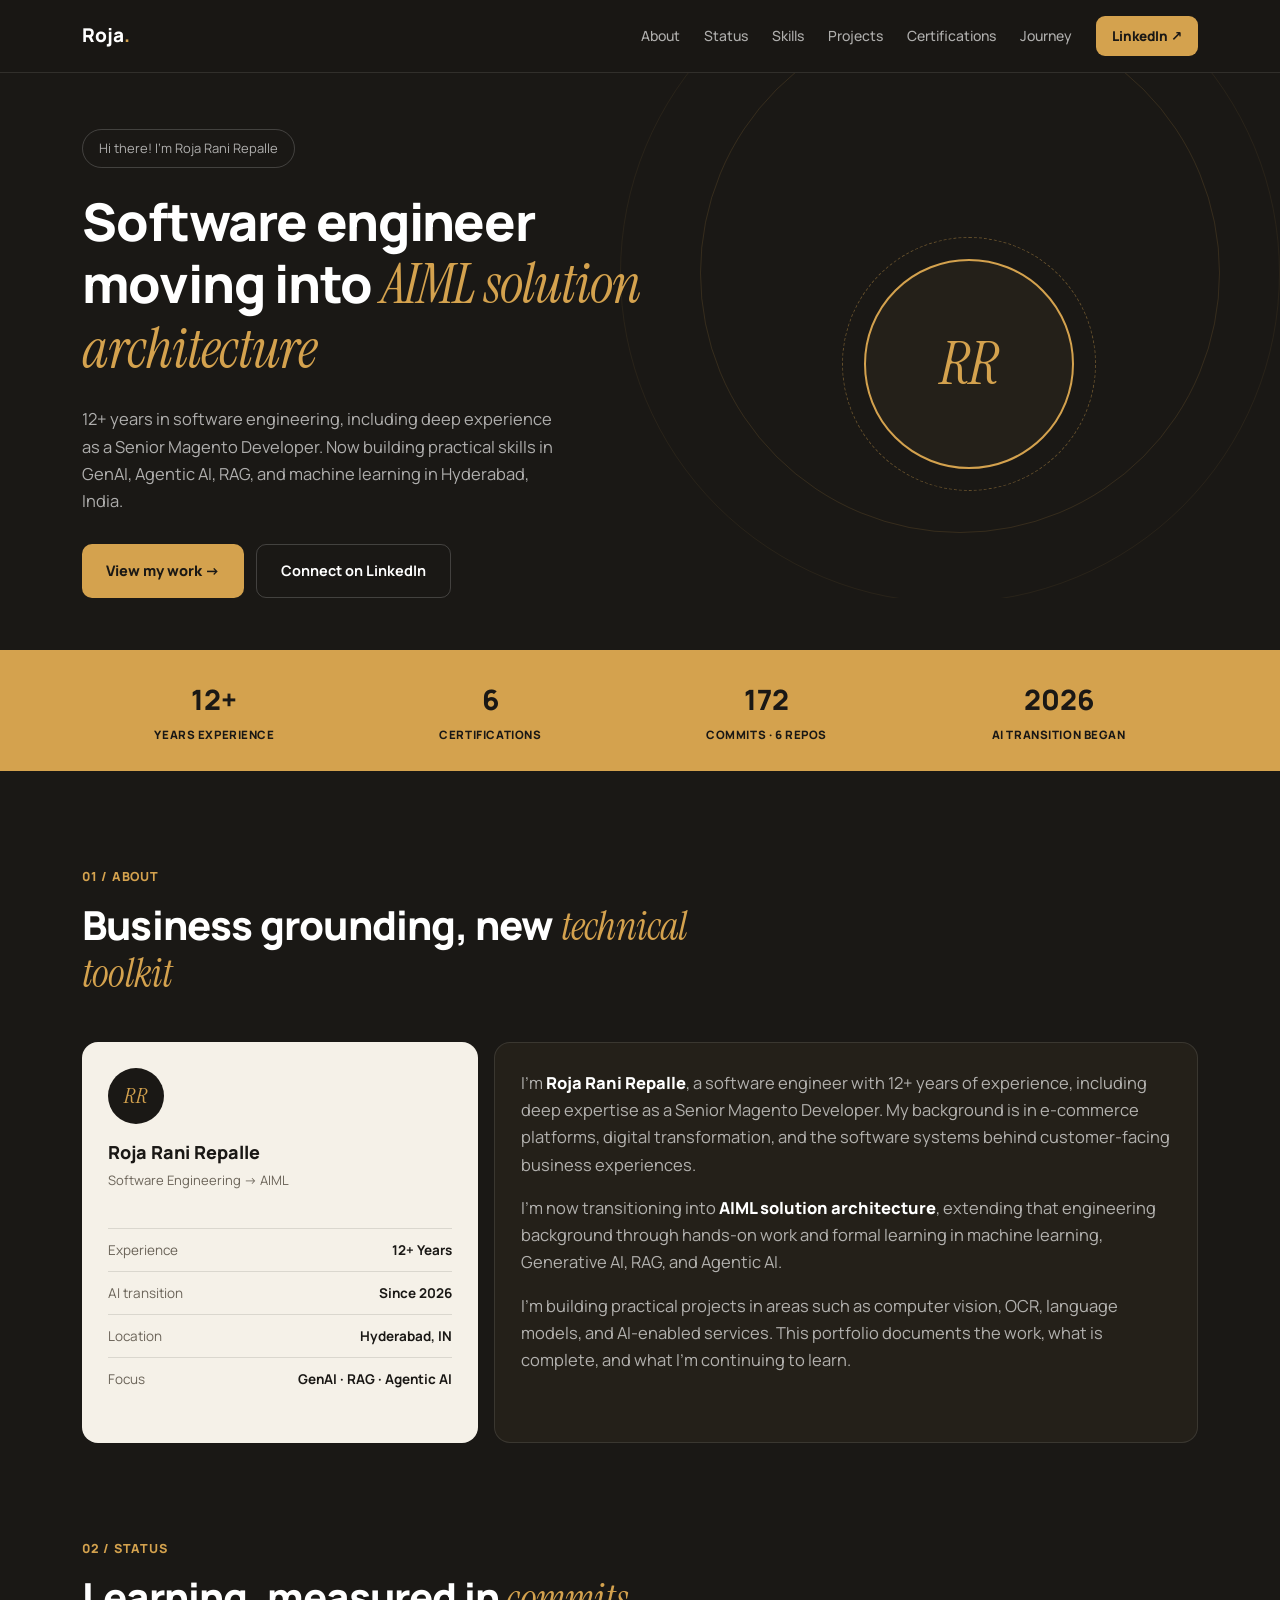
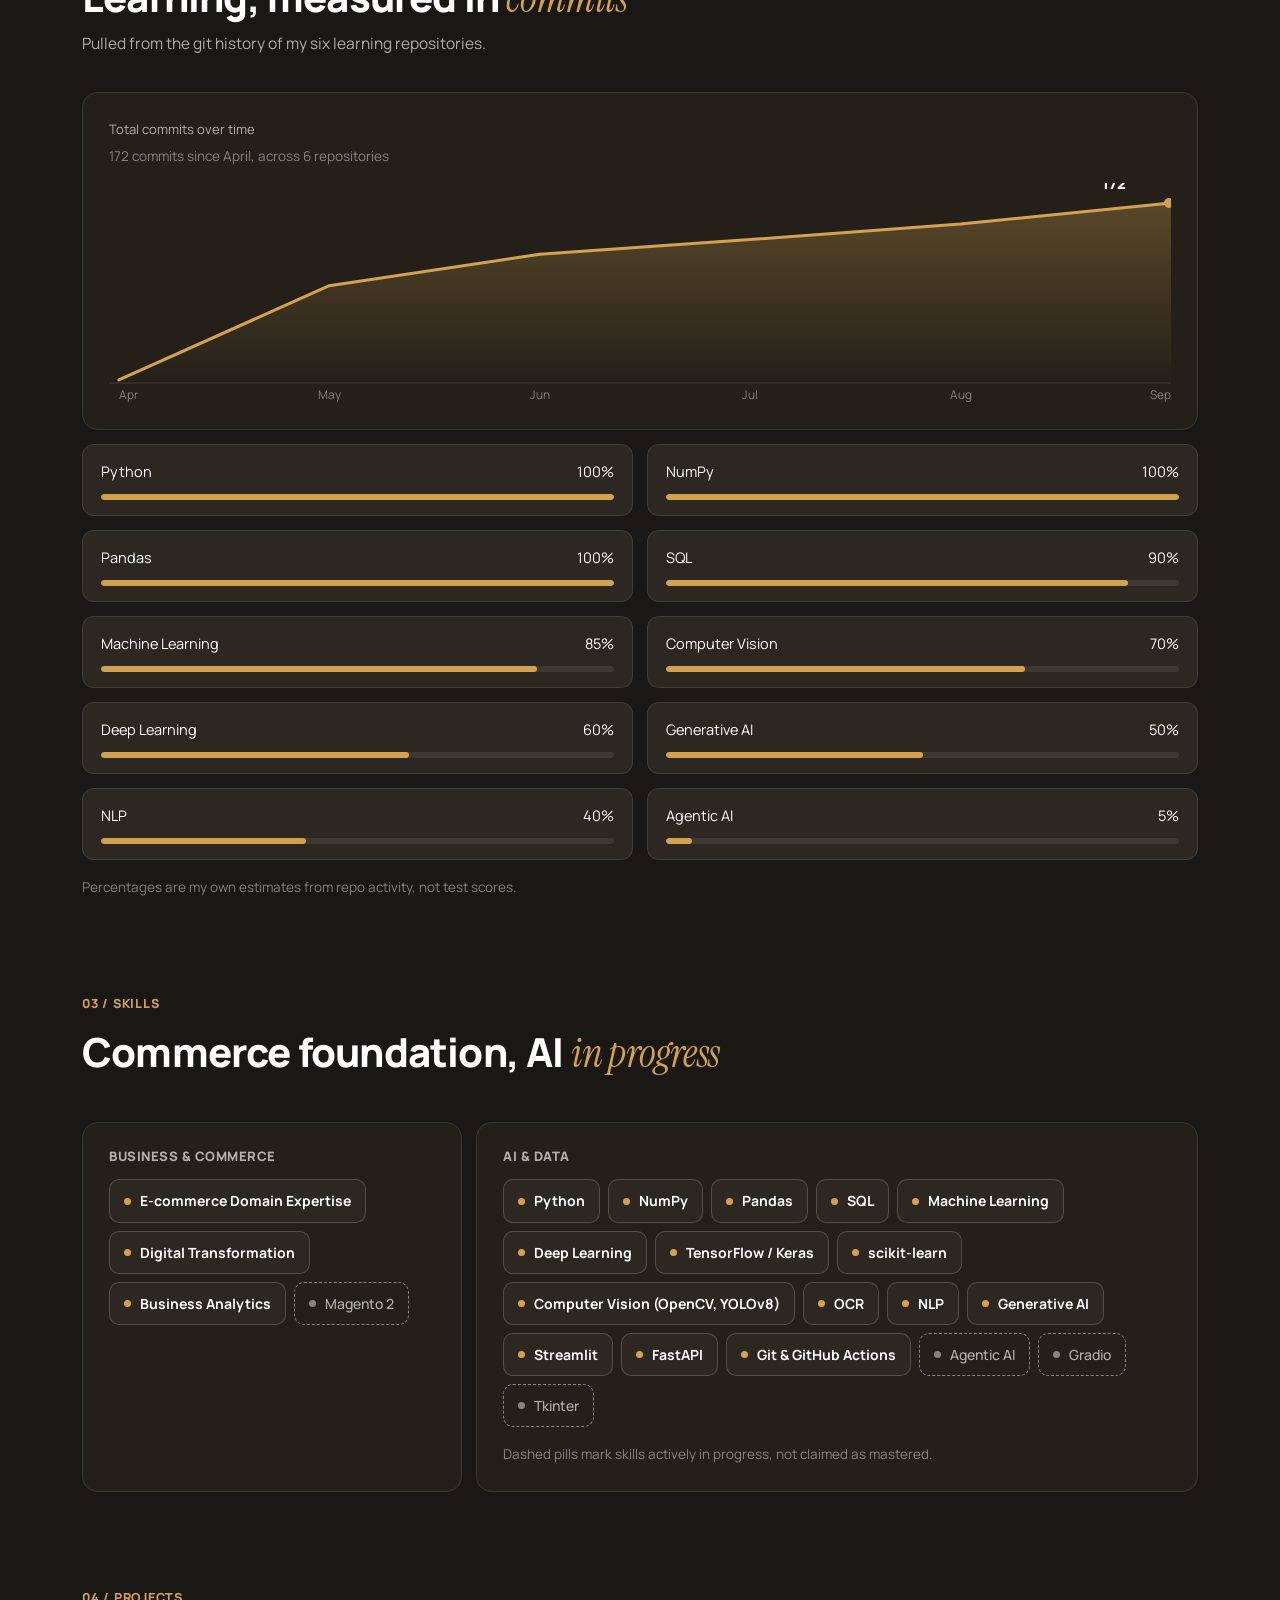
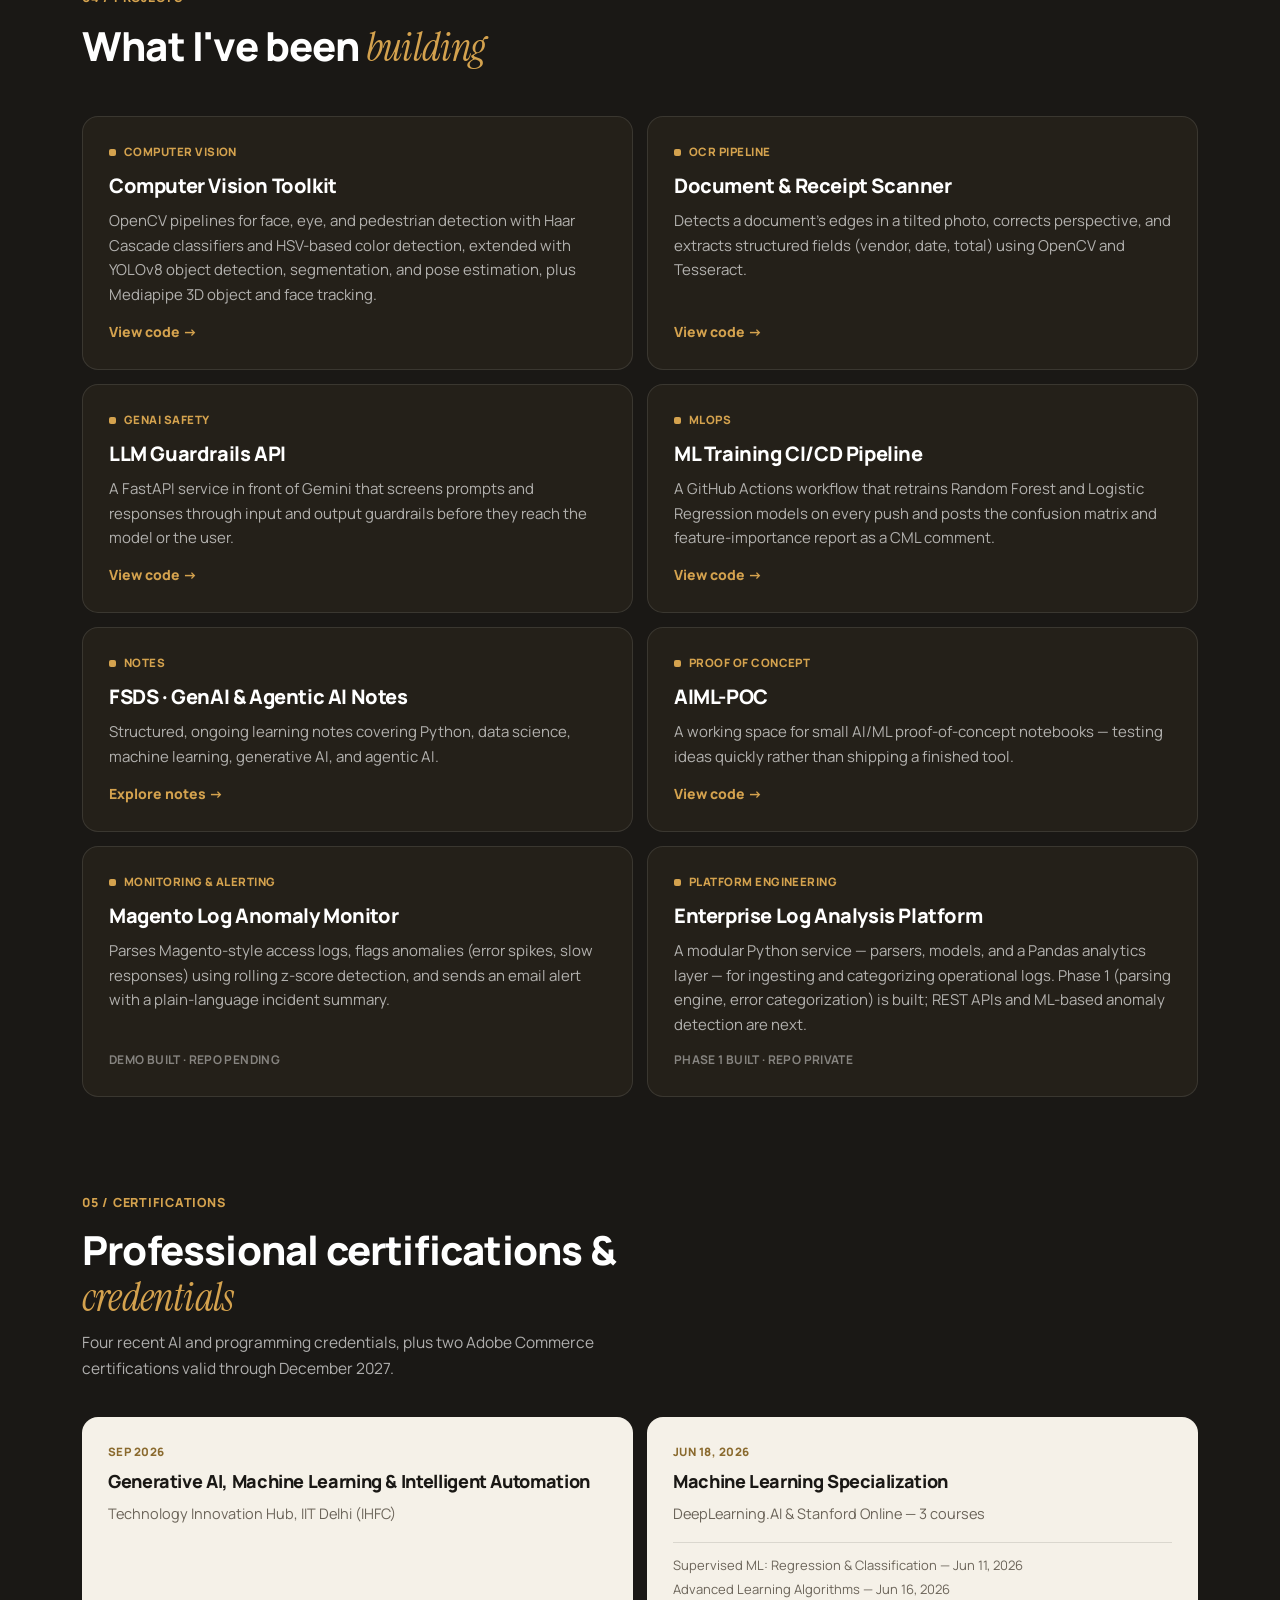
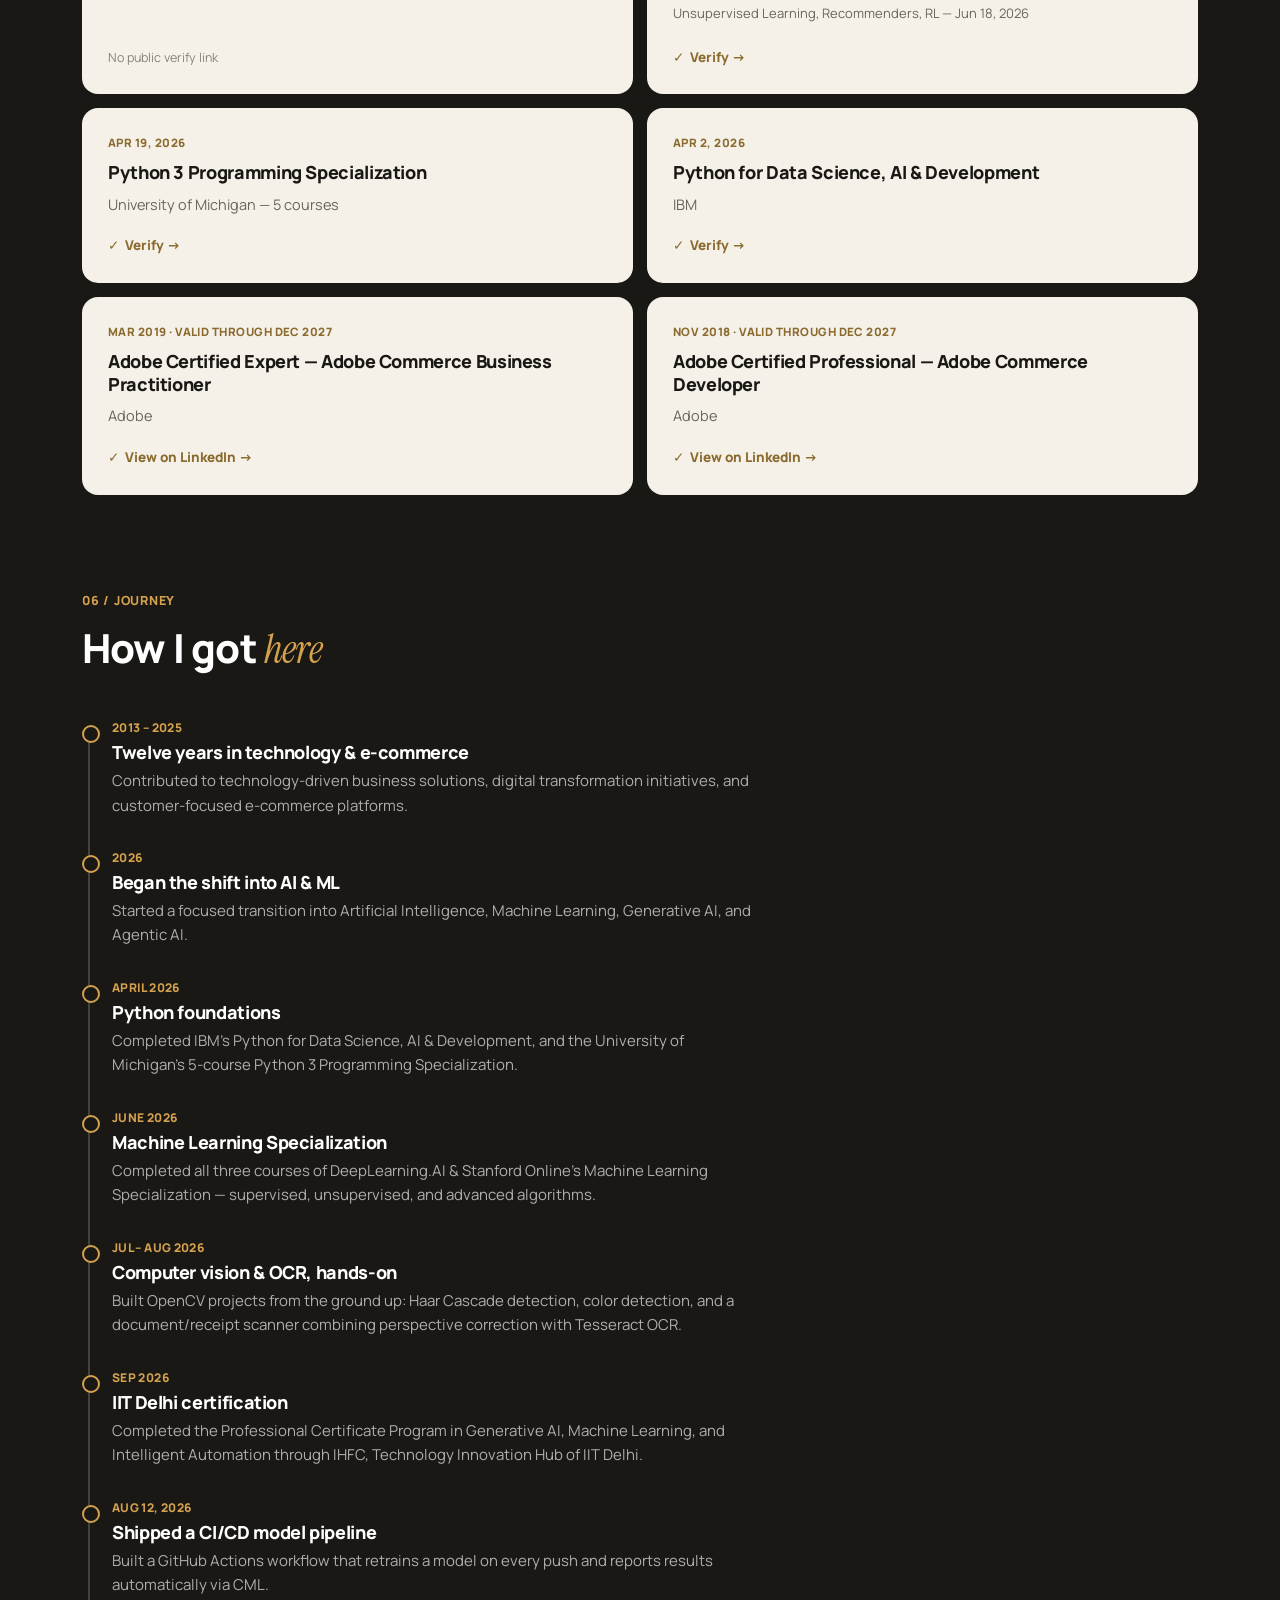
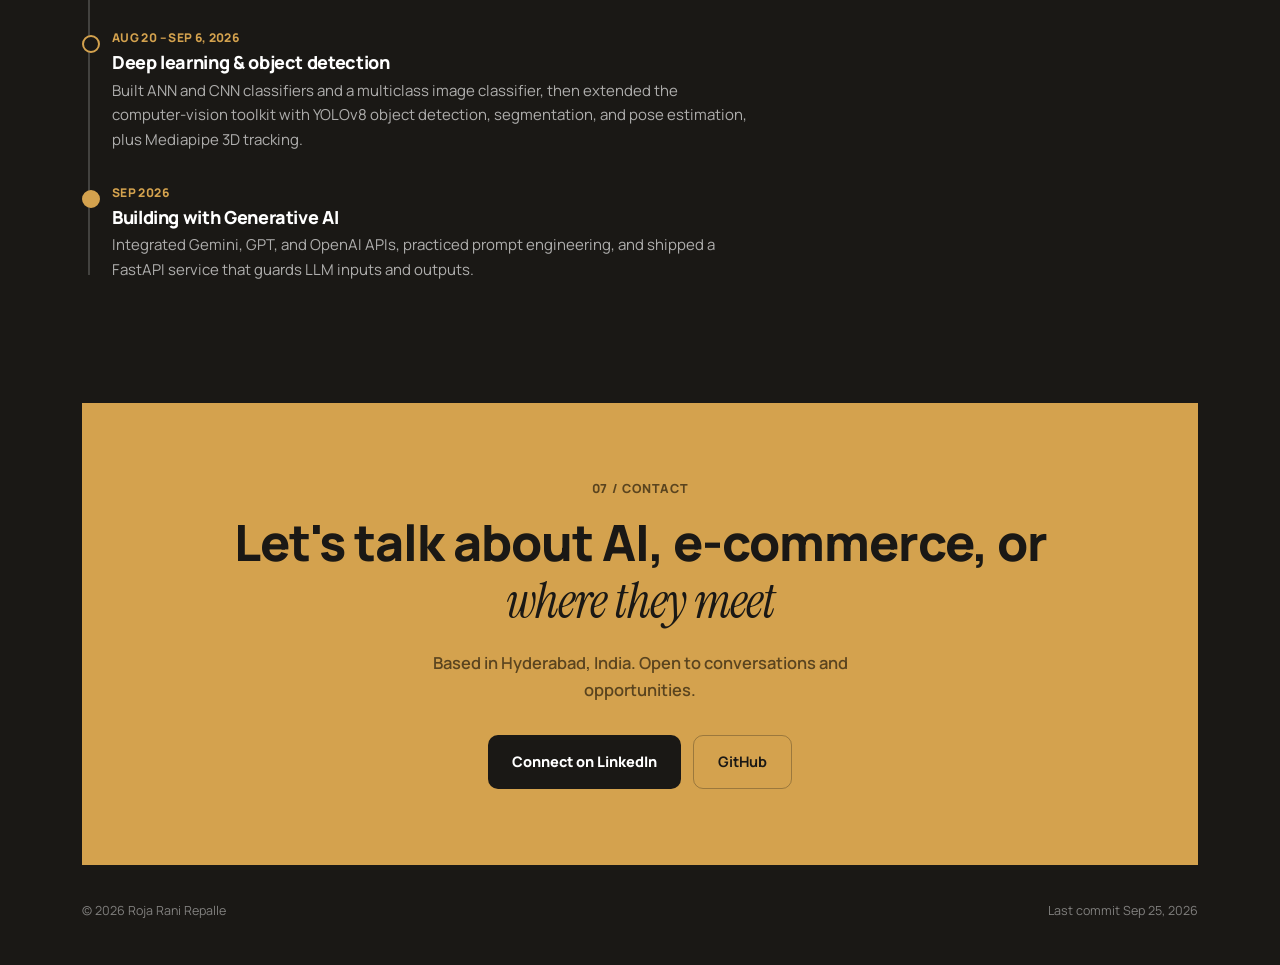
==== commit f6c2af57: "Update portfolio copy: reframe as AIML solution architecture transition, add Adobe Commerce certific" ====
--- a/index.html
+++ b/index.html
@@ -4,16 +4,16 @@
 <meta charset="UTF-8">
 <meta name="viewport" content="width=device-width, initial-scale=1.0">
 <title>Roja Rani Repalle — Portfolio</title>
-<meta name="description" content="Roja Rani Repalle: 12+ years in e-commerce and technology, now building with AI, Machine Learning, and Agentic AI.">
+<meta name="description" content="Software engineer with 12+ years of experience, transitioning into AIML solution architecture. Exploring GenAI, Agentic AI, RAG, and practical AI systems.">
 <meta name="color-scheme" content="dark">
 <meta name="theme-color" content="#1a1815">
 <meta property="og:type" content="website">
 <meta property="og:title" content="Roja Rani Repalle — Portfolio">
-<meta property="og:description" content="12+ years in e-commerce and technology, now building with AI, Machine Learning, and Agentic AI.">
+<meta property="og:description" content="Software engineer with 12+ years of experience, transitioning into AIML solution architecture. Exploring GenAI, Agentic AI, RAG, and practical AI systems.">
 <meta property="og:url" content="https://rojaranirepalle.github.io/">
 <meta name="twitter:card" content="summary">
 <meta name="twitter:title" content="Roja Rani Repalle — Portfolio">
-<meta name="twitter:description" content="12+ years in e-commerce and technology, now building with AI, Machine Learning, and Agentic AI.">
+<meta name="twitter:description" content="Software engineer with 12+ years of experience, transitioning into AIML solution architecture. Exploring GenAI, Agentic AI, RAG, and practical AI systems.">
 <link rel="icon" href="data:image/svg+xml,%3Csvg xmlns='http://www.w3.org/2000/svg' viewBox='0 0 64 64'%3E%3Crect width='64' height='64' rx='14' fill='%231a1815'/%3E%3Ccircle cx='32' cy='32' r='27' fill='none' stroke='%23d4a24e' stroke-width='2'/%3E%3Ctext x='32' y='41' font-family='Georgia,serif' font-style='italic' font-size='24' fill='%23d4a24e' text-anchor='middle'%3ERR%3C/text%3E%3C/svg%3E">
 <link rel="preconnect" href="https://fonts.googleapis.com">
 <link rel="preconnect" href="https://fonts.gstatic.com" crossorigin>
@@ -218,8 +218,8 @@
       <div class="hero-grid">
         <div>
           <span class="badge">Hi there! I'm Roja Rani Repalle</span>
-          <h1>Technology <span class="accent">professional</span> becoming an <span class="accent">AI builder</span></h1>
-          <p class="hero-sub">12+ years in e-commerce and technology, now in a focused 2026 transition into Machine Learning, Generative AI, and Agentic AI — based in Hyderabad, India.</p>
+          <h1>Software engineer moving into <span class="accent">AIML solution architecture</span></h1>
+          <p class="hero-sub">12+ years in software engineering, including deep experience as a Senior Magento Developer. Now building practical skills in GenAI, Agentic AI, RAG, and machine learning in Hyderabad, India.</p>
           <div class="cta">
             <a class="btn btn1" href="#projects">View my work →</a>
             <a class="btn btn2" href="https://www.linkedin.com/in/repallerojarani" target="_blank" rel="noopener">Connect on LinkedIn</a>
@@ -235,7 +235,7 @@
   <div class="statbar">
     <div class="wrap">
       <div class="stat"><span class="n">12+</span><span class="l">Years experience</span></div>
-      <div class="stat"><span class="n">4</span><span class="l">Certifications</span></div>
+      <div class="stat"><span class="n">6</span><span class="l">Certifications</span></div>
       <div class="stat"><span class="n">172</span><span class="l">Commits · 6 repos</span></div>
       <div class="stat"><span class="n">2026</span><span class="l">AI transition began</span></div>
     </div>
@@ -251,19 +251,19 @@
           <div class="id-avatar">RR</div>
           <div>
             <div style="font-weight:800; font-size:18px;">Roja Rani Repalle</div>
-            <div style="font-size:13px; color:var(--muted-on-paper); margin-top:2px;">E-commerce &amp; Tech → AI/ML</div>
+            <div style="font-size:13px; color:var(--muted-on-paper); margin-top:2px;">Software Engineering → AIML</div>
           </div>
           <dl class="facts">
             <div><dt>Experience</dt><dd>12+ Years</dd></div>
             <div><dt>AI transition</dt><dd>Since 2026</dd></div>
             <div><dt>Location</dt><dd>Hyderabad, IN</dd></div>
-            <div><dt>Focus</dt><dd>ML · GenAI · Agentic AI</dd></div>
+            <div><dt>Focus</dt><dd>GenAI · RAG · Agentic AI</dd></div>
           </dl>
         </div>
         <div class="card prose rv">
-          <p>I'm <strong>Roja Rani Repalle</strong>, a technology professional with over twelve years of industry experience, much of it spent deep in the e-commerce domain — digital transformation initiatives, customer-facing platforms, and the systems that keep an online business running.</p>
-          <p>In 2026, I started a focused transition into <strong>Artificial Intelligence, Machine Learning, Generative AI, and Agentic AI</strong>. Not a reinvention from scratch, but an extension of what I already know — I understand the business problems; now I'm learning to bring modern AI to bear on them.</p>
-          <p>My goal is to combine that business and e-commerce grounding with practical AI skills — computer vision, OCR, language models, and agentic tooling — to build things that are genuinely useful, not just technically interesting. I document the journey publicly, and I'm glad if it helps someone else starting their own path into AI or data science.</p>
+          <p>I'm <strong>Roja Rani Repalle</strong>, a software engineer with 12+ years of experience, including deep expertise as a Senior Magento Developer. My background is in e-commerce platforms, digital transformation, and the software systems behind customer-facing business experiences.</p>
+          <p>I’m now transitioning into <strong>AIML solution architecture</strong>, extending that engineering background through hands-on work and formal learning in machine learning, Generative AI, RAG, and Agentic AI.</p>
+          <p>I’m building practical projects in areas such as computer vision, OCR, language models, and AI-enabled services. This portfolio documents the work, what is complete, and what I’m continuing to learn.</p>
         </div>
       </div>
     </div>
@@ -390,10 +390,10 @@
   <section id="certifications" aria-labelledby="certifications-heading">
     <div class="wrap">
       <span class="eyebrow">05 / Certifications</span>
-      <h2 class="sec-title" id="certifications-heading">Coursework completed in <span class="accent">2026</span></h2>
-      <p class="sec-sub">3 of 4 independently verifiable with a public link.</p>
+      <h2 class="sec-title" id="certifications-heading">Professional certifications &amp; <span class="accent">credentials</span></h2>
+      <p class="sec-sub">Four recent AI and programming credentials, plus two Adobe Commerce certifications valid through December 2027.</p>
       <div class="cert-grid">
-        <div class="cert card-paper rv"><span class="dt">Aug 3, 2026</span><h3>Generative AI, Machine Learning &amp; Intelligent Automation</h3><div class="iss">Technology Innovation Hub, IIT Delhi (IHFC)</div>
+        <div class="cert card-paper rv"><span class="dt">Sep 2026</span><h3>Generative AI, Machine Learning &amp; Intelligent Automation</h3><div class="iss">Technology Innovation Hub, IIT Delhi (IHFC)</div>
           <span class="none">No public verify link</span></div>
         <div class="cert card-paper rv"><span class="dt">Jun 18, 2026</span><h3>Machine Learning Specialization</h3><div class="iss">DeepLearning.AI &amp; Stanford Online — 3 courses</div>
           <div class="sub"><div>Supervised ML: Regression &amp; Classification — Jun 11, 2026</div><div>Advanced Learning Algorithms — Jun 16, 2026</div><div>Unsupervised Learning, Recommenders, RL — Jun 18, 2026</div></div>
@@ -402,6 +402,10 @@
           <a class="go ok" href="https://coursera.org/verify/specialization/Q2KAPWRR9GXP" target="_blank" rel="noopener">Verify →</a></div>
         <div class="cert card-paper rv"><span class="dt">Apr 2, 2026</span><h3>Python for Data Science, AI &amp; Development</h3><div class="iss">IBM</div>
           <a class="go ok" href="https://coursera.org/verify/1GRLPPBGSS47" target="_blank" rel="noopener">Verify →</a></div>
+        <div class="cert card-paper rv"><span class="dt">Mar 2019 · Valid through Dec 2027</span><h3>Adobe Certified Expert — Adobe Commerce Business Practitioner</h3><div class="iss">Adobe</div>
+          <a class="go ok" href="https://www.linkedin.com/in/repallerojarani/" target="_blank" rel="noopener">View on LinkedIn →</a></div>
+        <div class="cert card-paper rv"><span class="dt">Nov 2018 · Valid through Dec 2027</span><h3>Adobe Certified Professional — Adobe Commerce Developer</h3><div class="iss">Adobe</div>
+          <a class="go ok" href="https://www.linkedin.com/in/repallerojarani/" target="_blank" rel="noopener">View on LinkedIn →</a></div>
       </div>
     </div>
   </section>
@@ -417,7 +421,7 @@
         <li class="rv"><div class="dt">April 2026</div><h3>Python foundations</h3><p>Completed IBM's Python for Data Science, AI &amp; Development, and the University of Michigan's 5-course Python 3 Programming Specialization.</p></li>
         <li class="rv"><div class="dt">June 2026</div><h3>Machine Learning Specialization</h3><p>Completed all three courses of DeepLearning.AI &amp; Stanford Online's Machine Learning Specialization — supervised, unsupervised, and advanced algorithms.</p></li>
         <li class="rv"><div class="dt">Jul – Aug 2026</div><h3>Computer vision &amp; OCR, hands-on</h3><p>Built OpenCV projects from the ground up: Haar Cascade detection, color detection, and a document/receipt scanner combining perspective correction with Tesseract OCR.</p></li>
-        <li class="rv"><div class="dt">Aug 3, 2026</div><h3>IIT Delhi certification</h3><p>Completed the Professional Certificate Program in Generative AI, Machine Learning, and Intelligent Automation through IHFC, Technology Innovation Hub of IIT Delhi.</p></li>
+        <li class="rv"><div class="dt">Sep 2026</div><h3>IIT Delhi certification</h3><p>Completed the Professional Certificate Program in Generative AI, Machine Learning, and Intelligent Automation through IHFC, Technology Innovation Hub of IIT Delhi.</p></li>
         <li class="rv"><div class="dt">Aug 12, 2026</div><h3>Shipped a CI/CD model pipeline</h3><p>Built a GitHub Actions workflow that retrains a model on every push and reports results automatically via CML.</p></li>
         <li class="rv"><div class="dt">Aug 20 – Sep 6, 2026</div><h3>Deep learning &amp; object detection</h3><p>Built ANN and CNN classifiers and a multiclass image classifier, then extended the computer-vision toolkit with YOLOv8 object detection, segmentation, and pose estimation, plus Mediapipe 3D tracking.</p></li>
         <li class="rv new"><div class="dt">Sep 2026</div><h3>Building with Generative AI</h3><p>Integrated Gemini, GPT, and OpenAI APIs, practiced prompt engineering, and shipped a FastAPI service that guards LLM inputs and outputs.</p></li>
